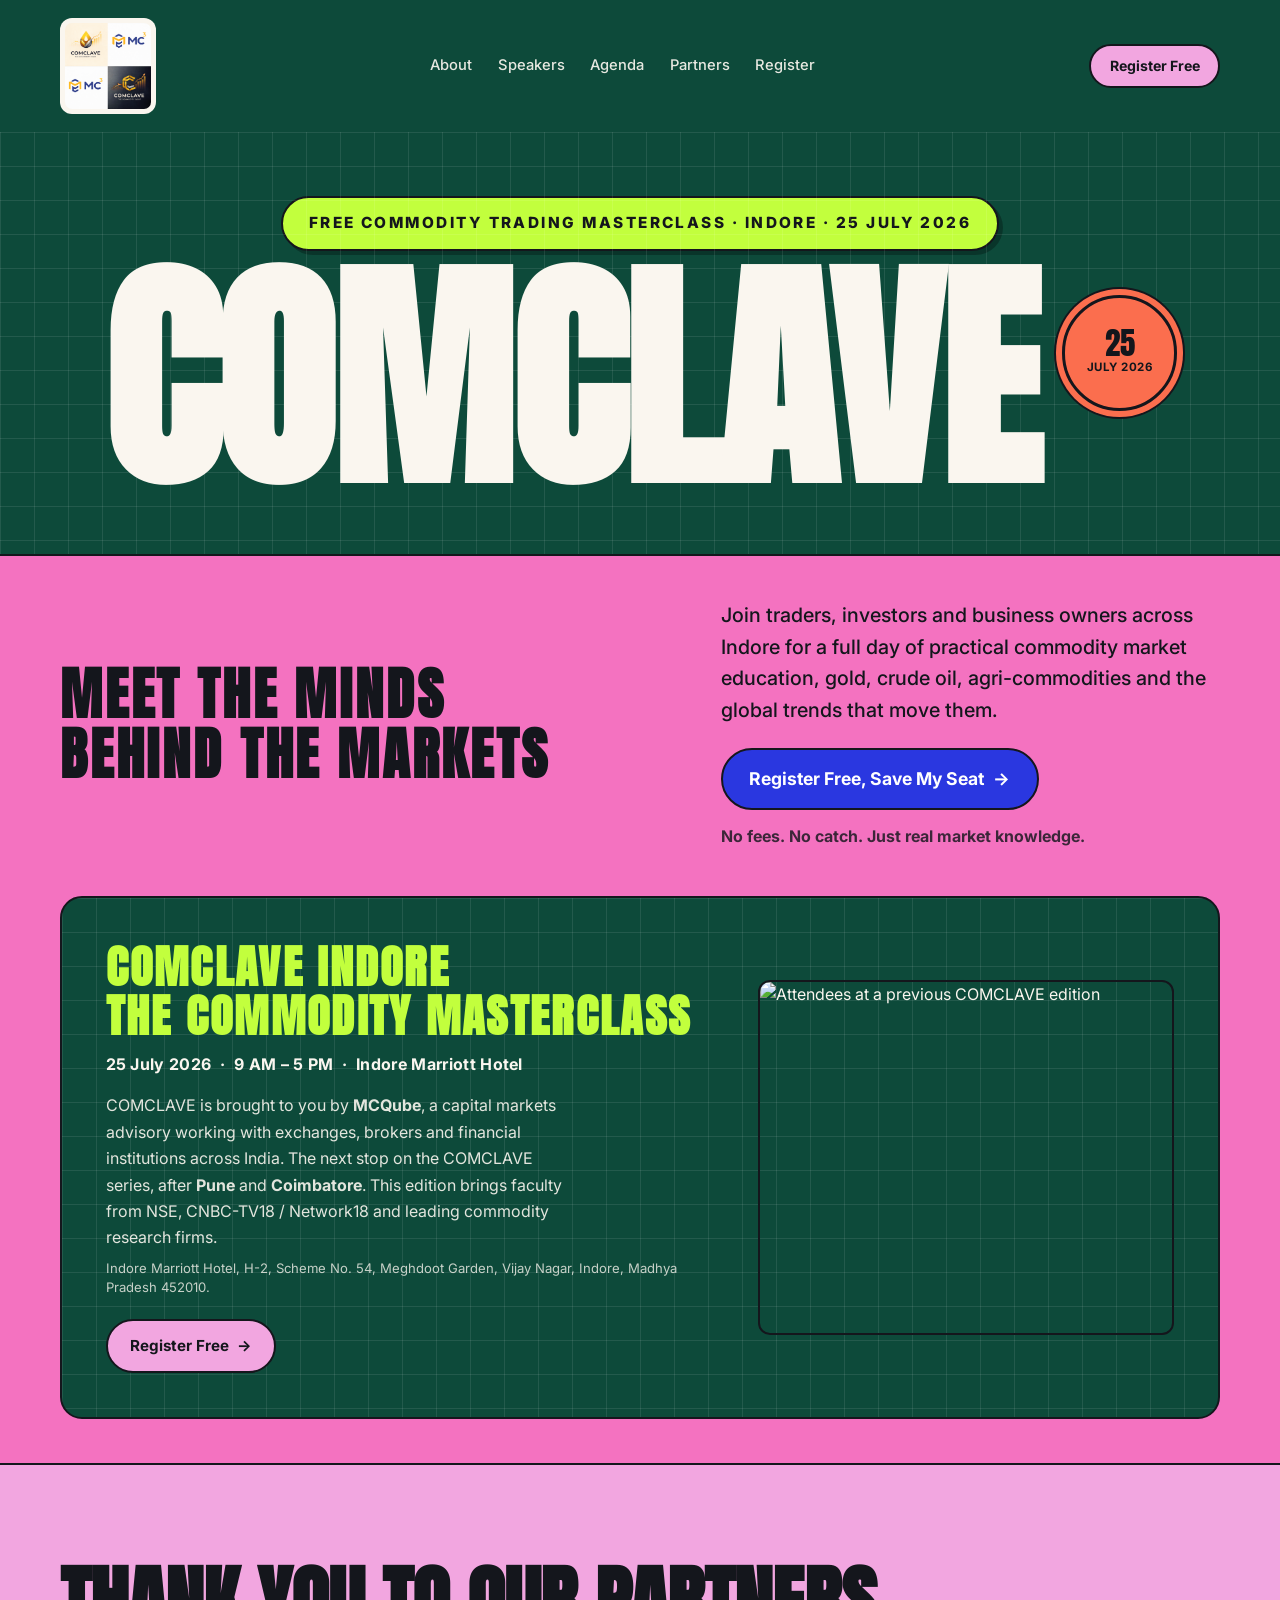
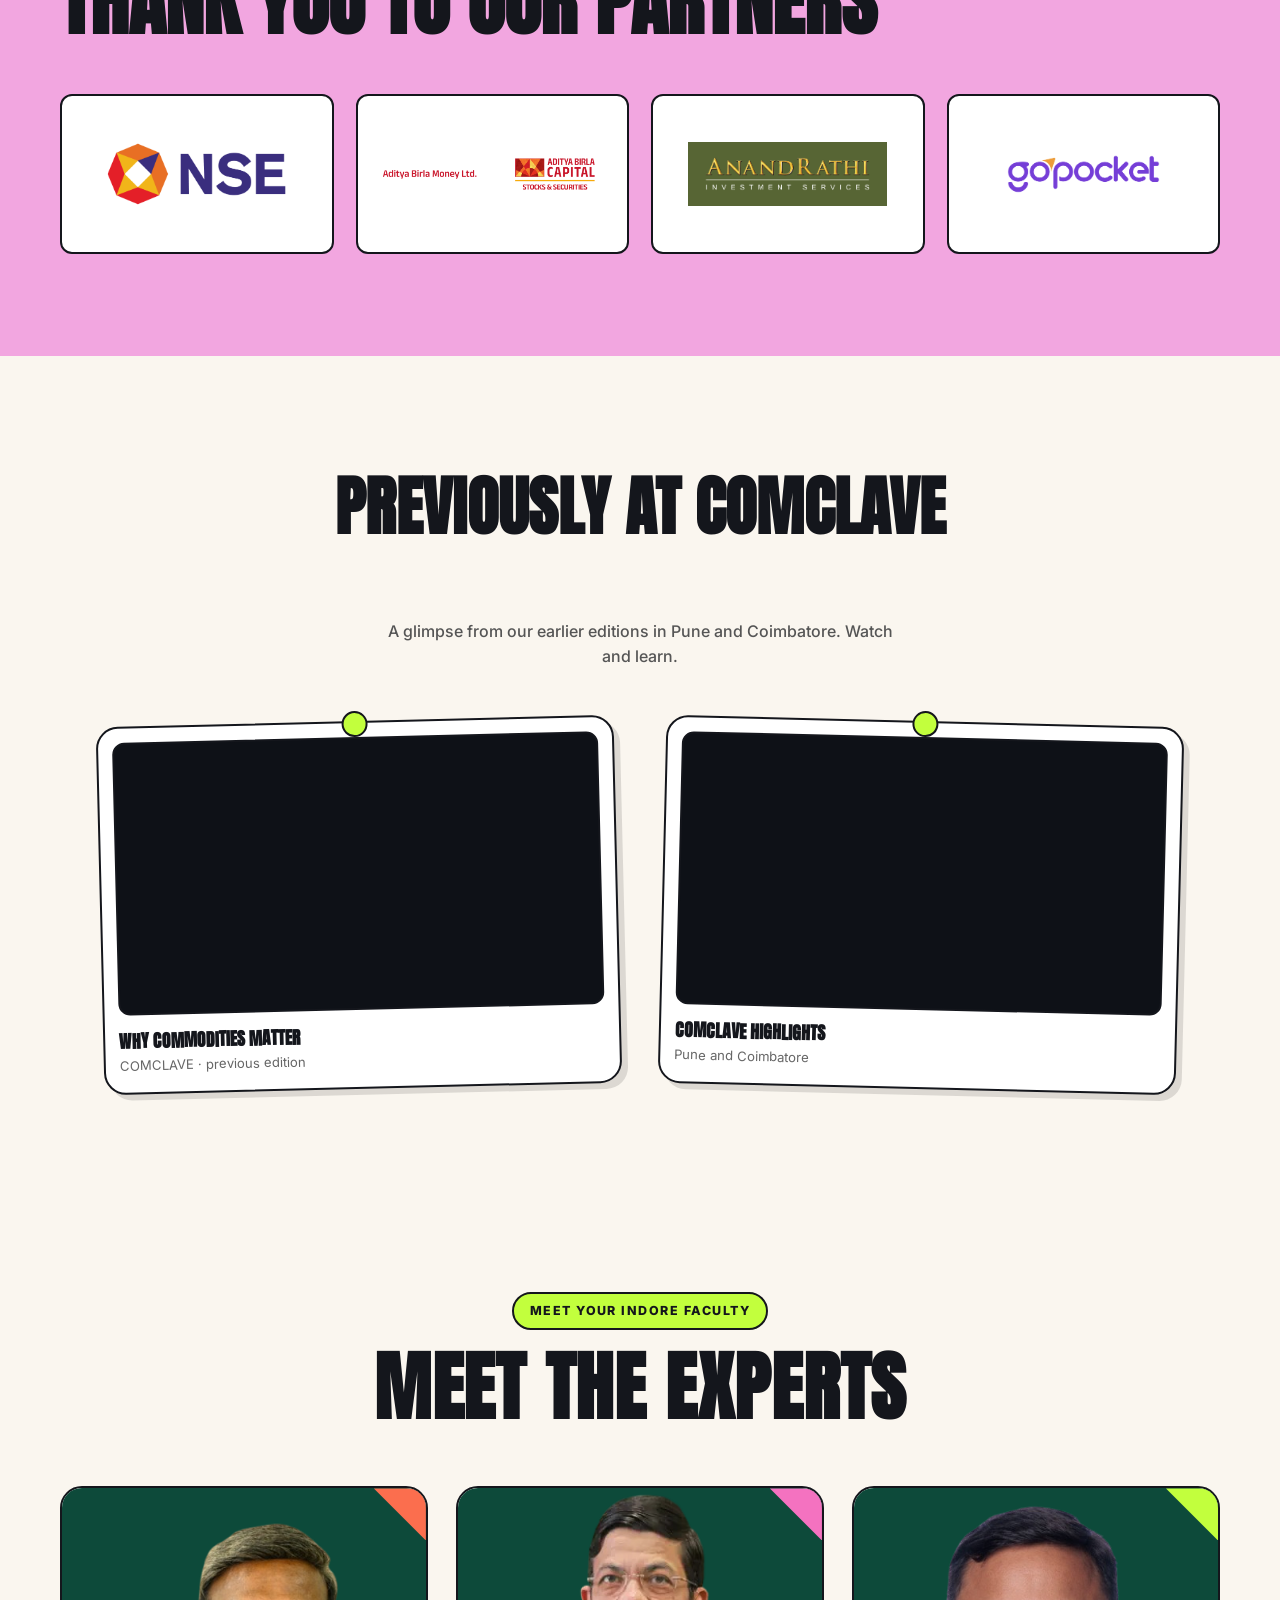
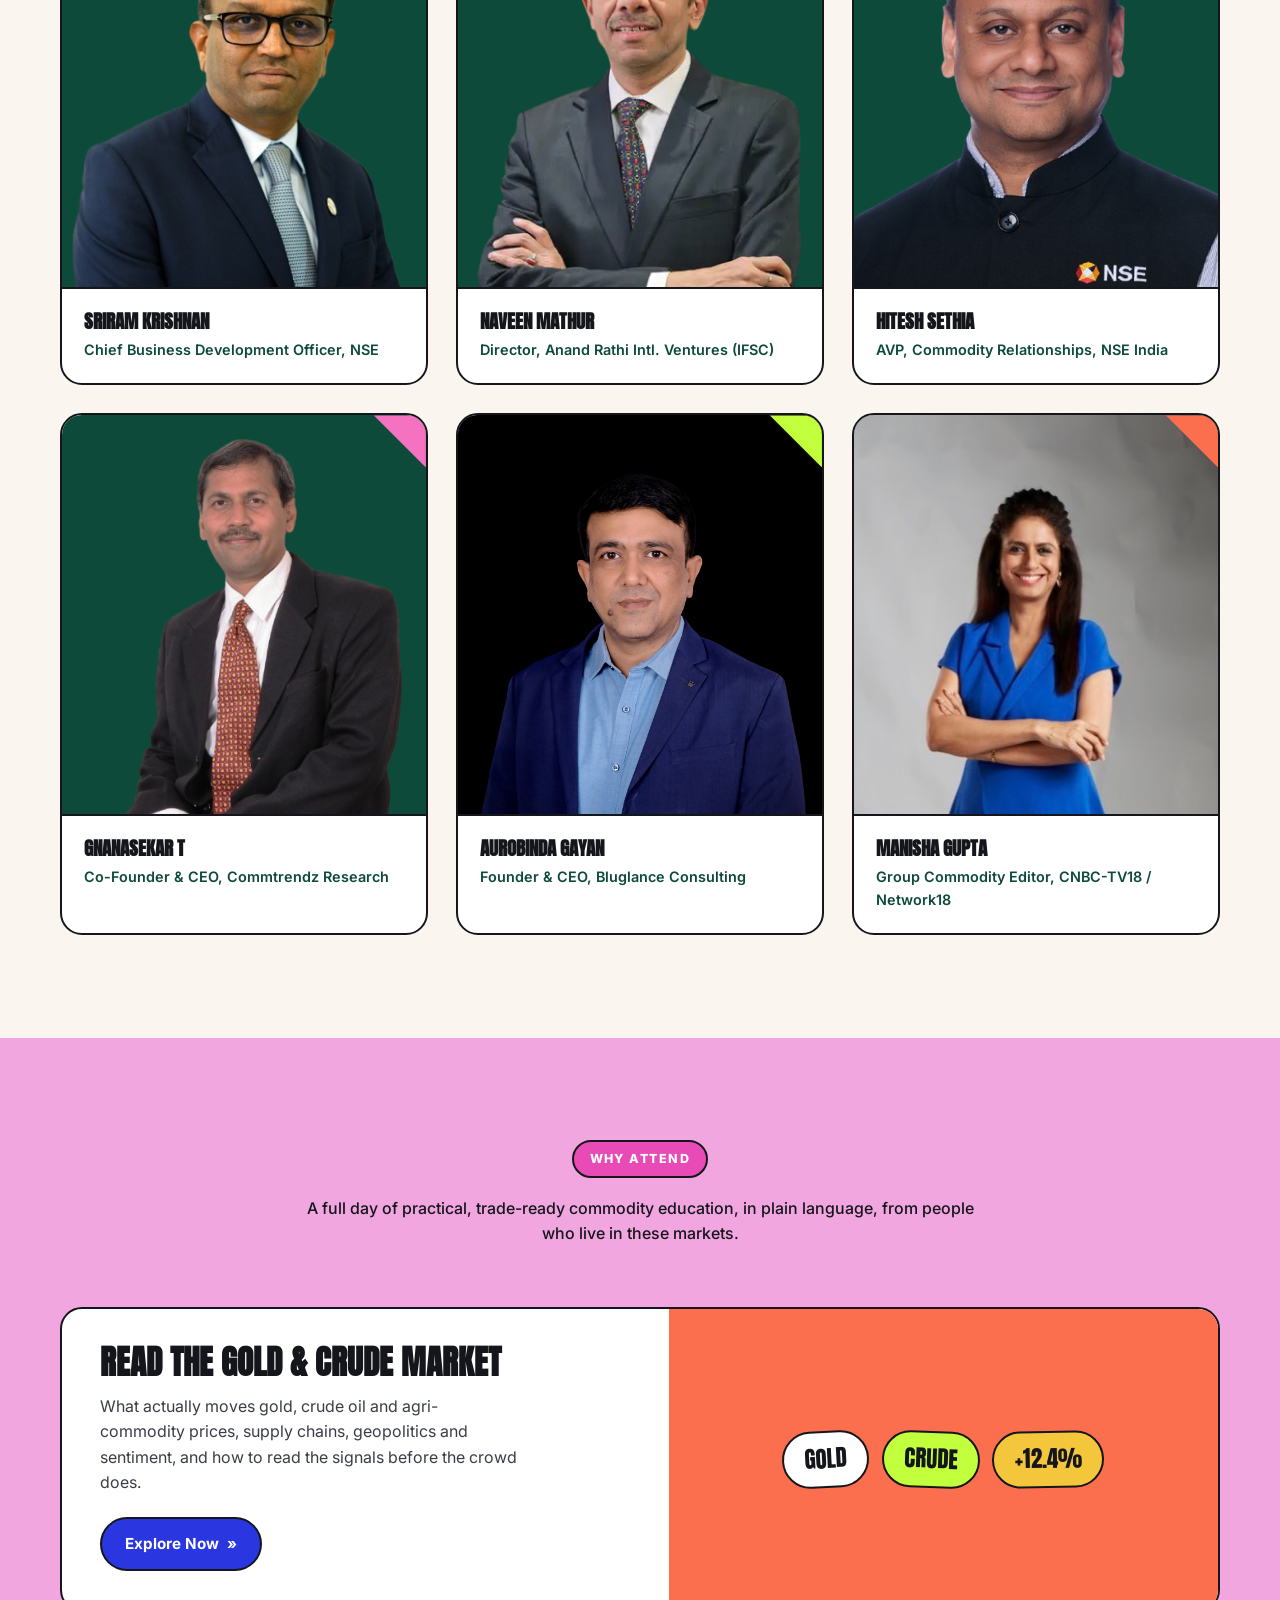
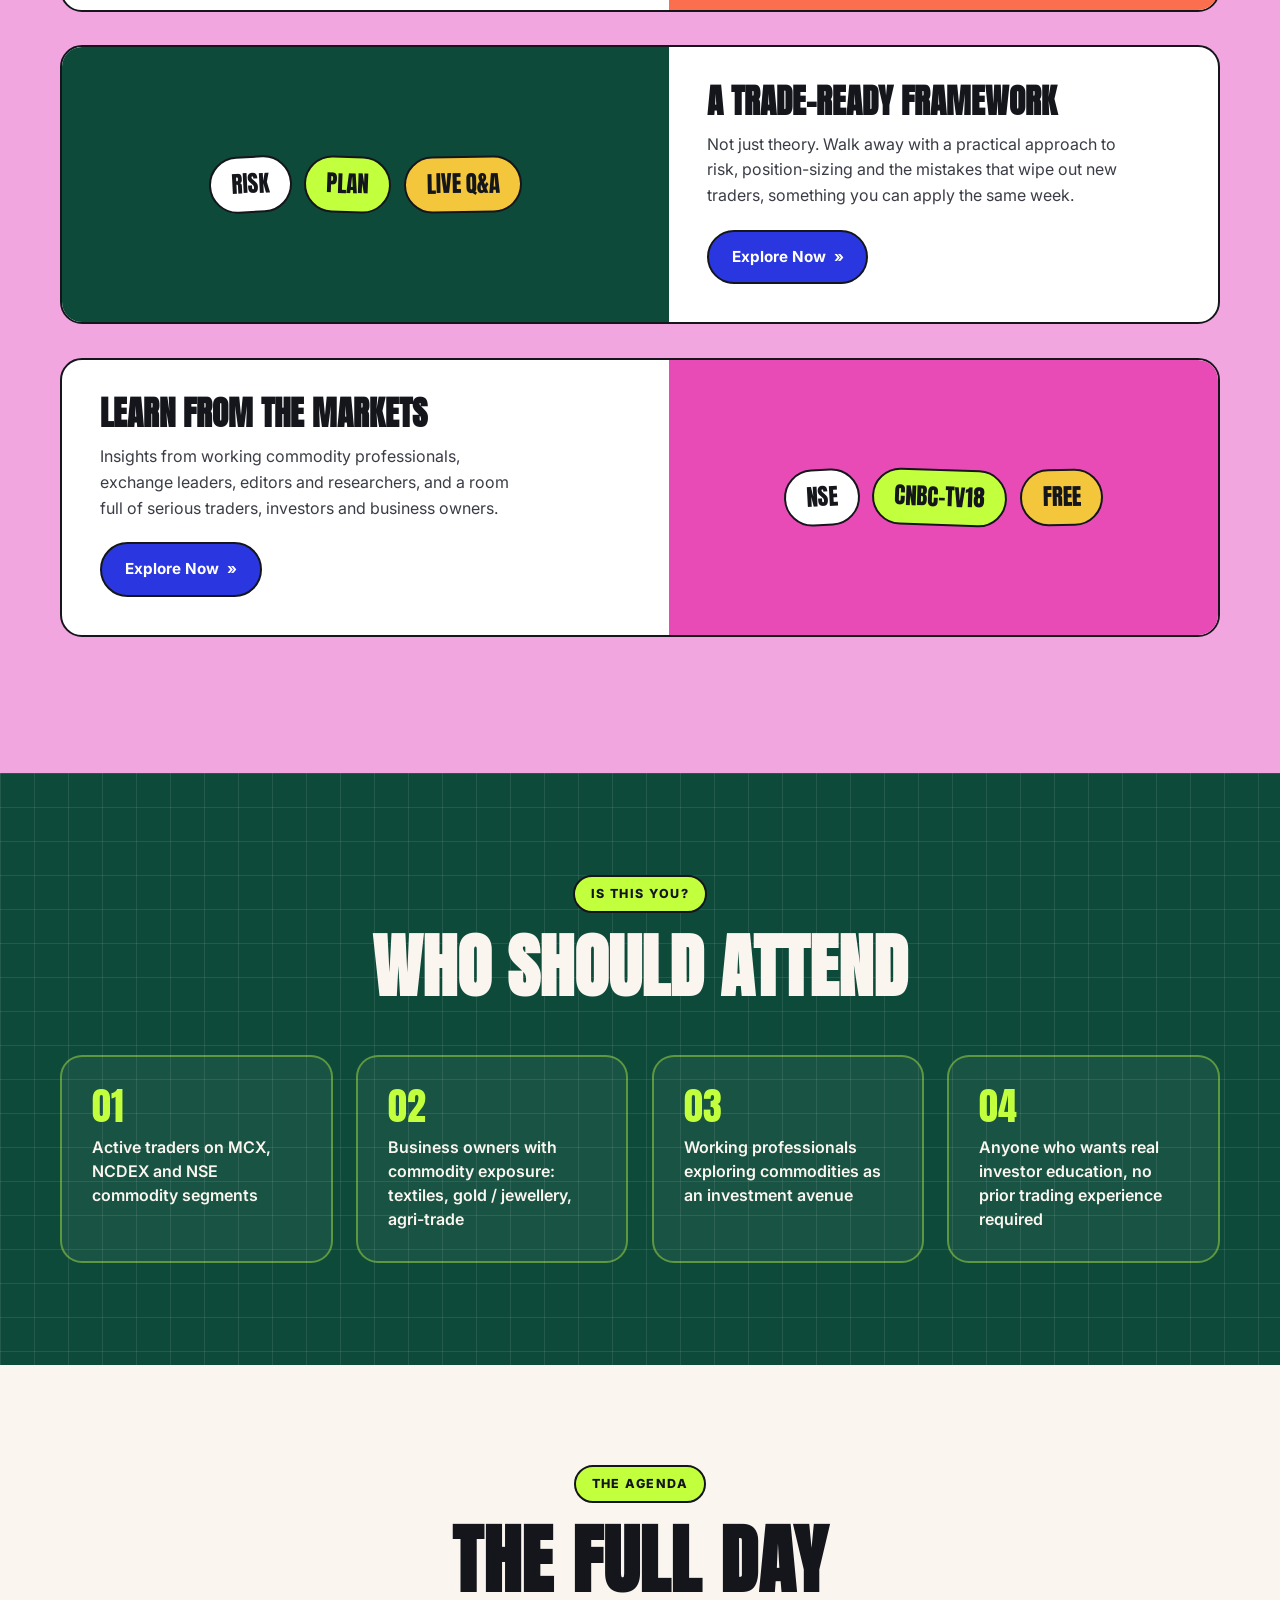
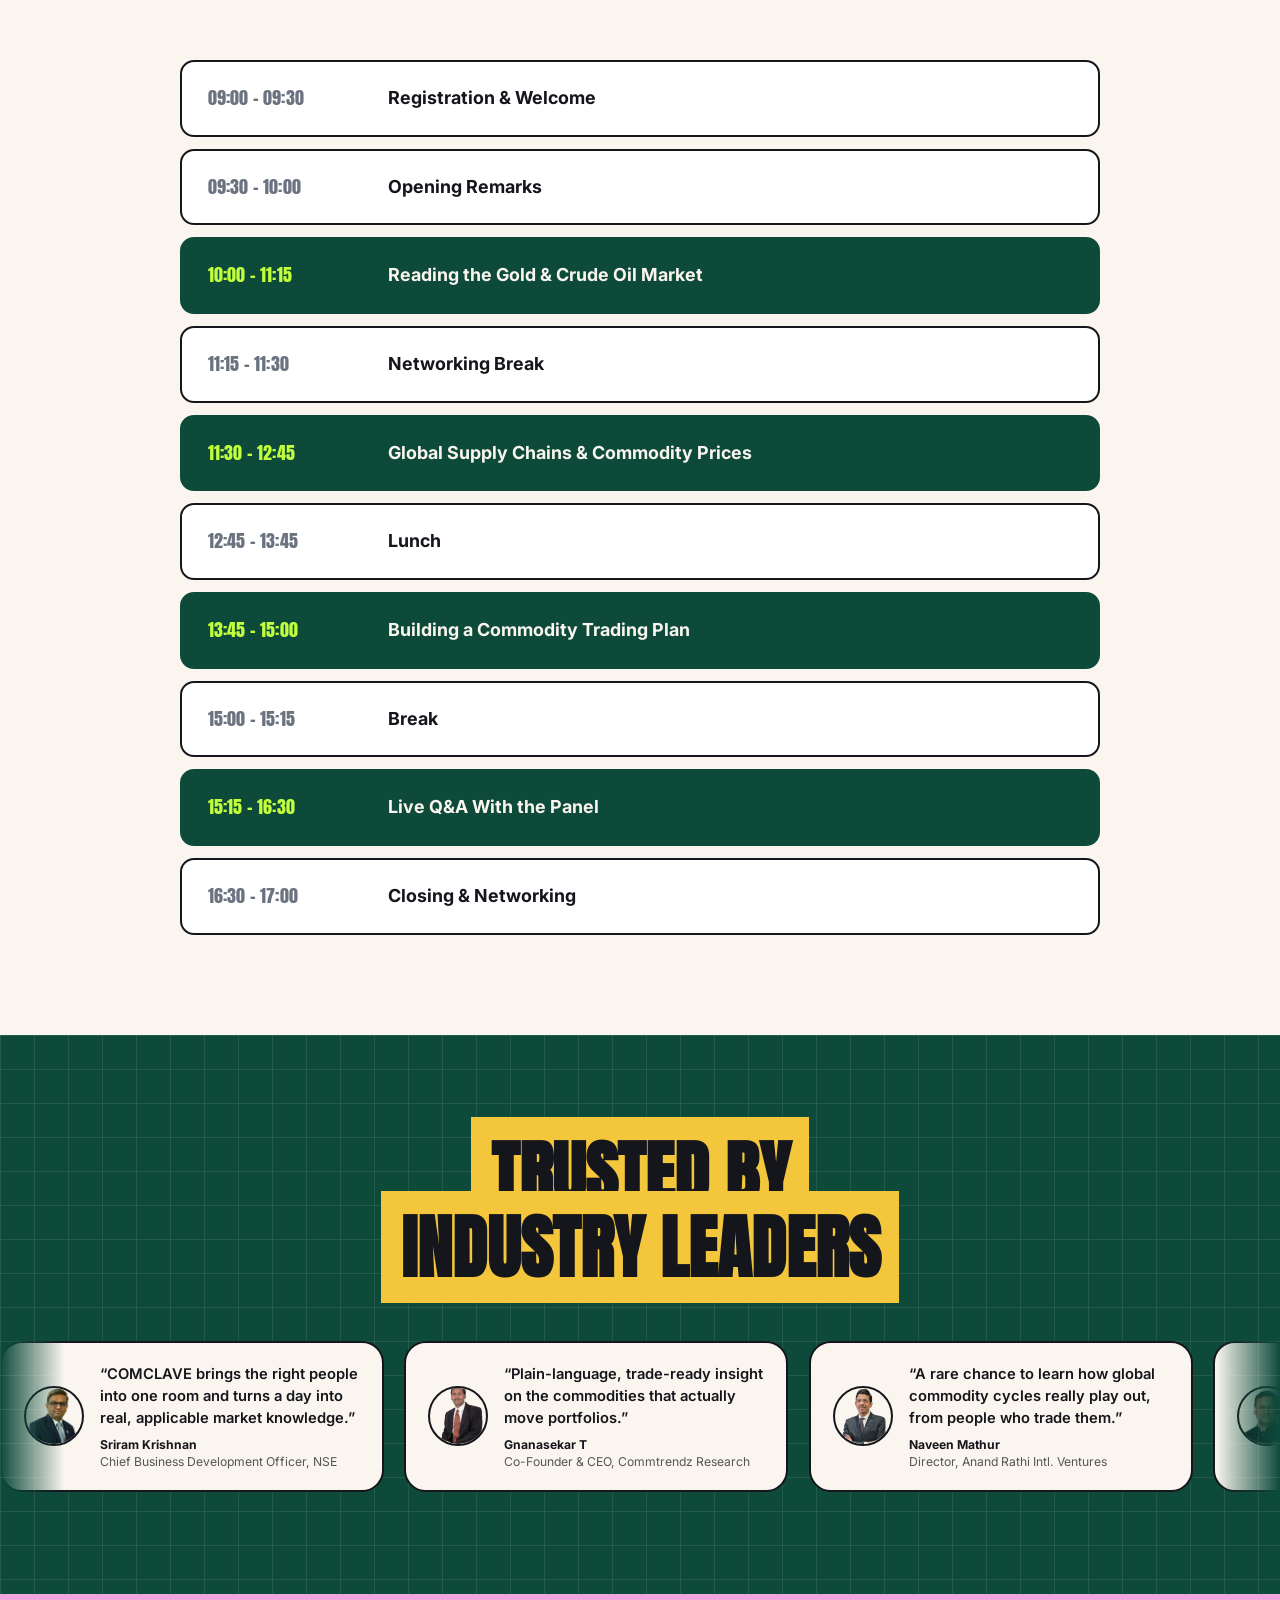
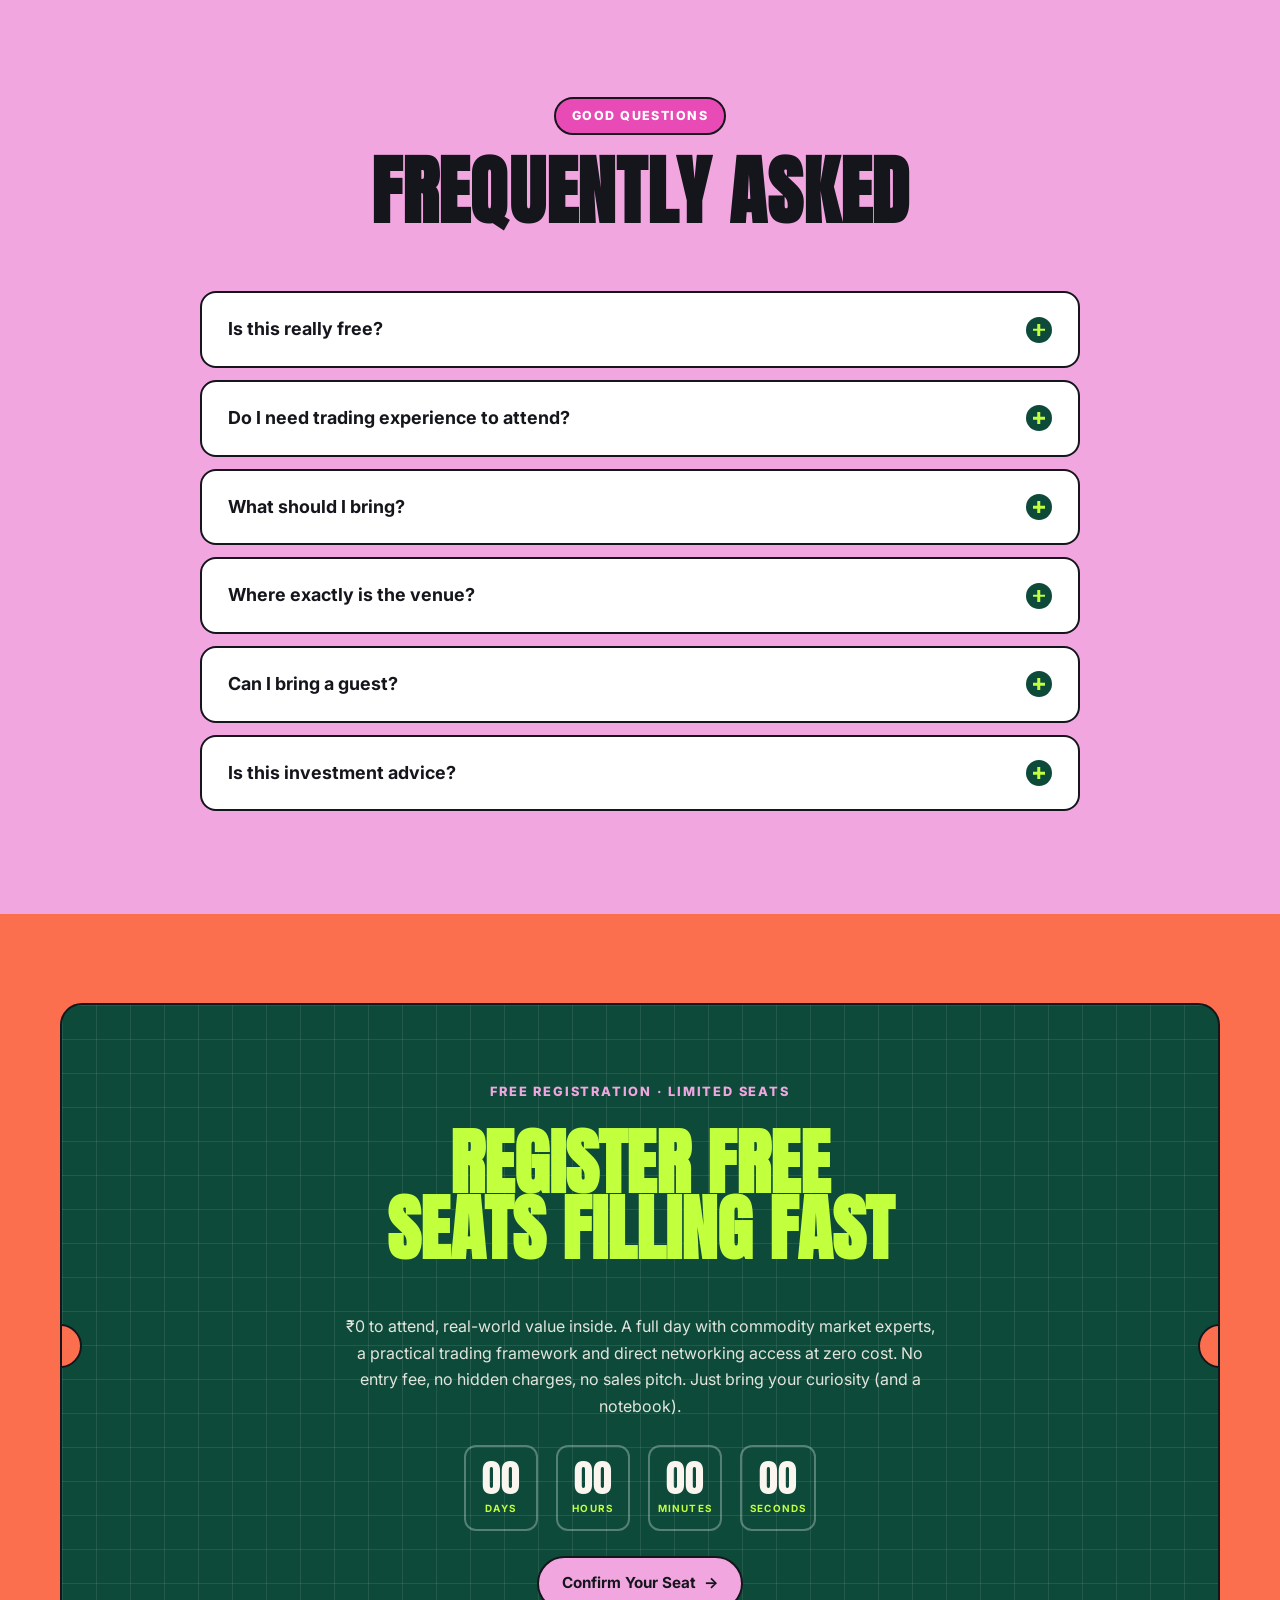
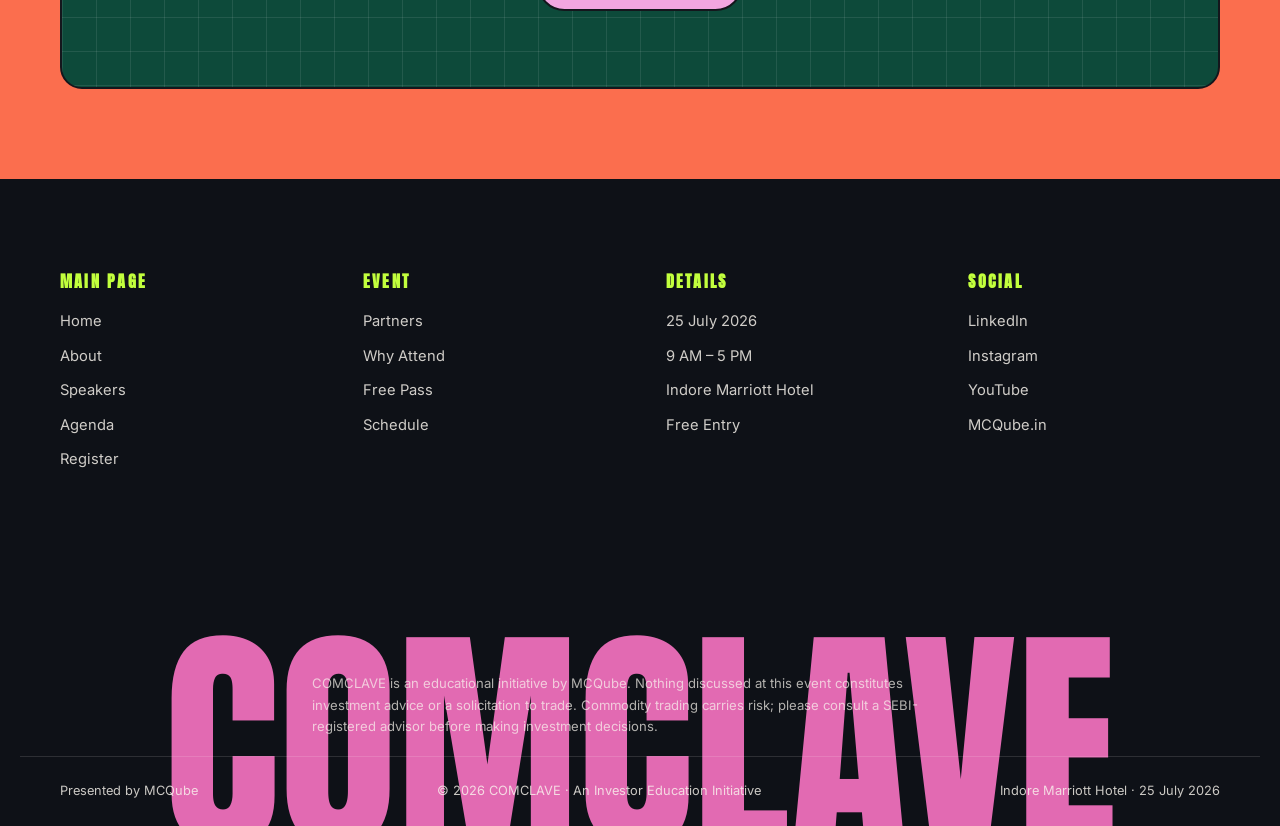
==== index.html @ 2009c365 "Replace stock bleed image with Previously-at-COMCLAVE section; re-apply nav logo size/padding + part" ====
<!DOCTYPE html>
<html lang="en">

<head>
  <meta charset="UTF-8" />
  <meta name="viewport" content="width=device-width, initial-scale=1.0" />
  <title>COMCLAVE Indore, Free Commodity Trading Masterclass | 25 July 2026</title>
  <meta name="description"
    content="Free, full-day commodity market masterclass in Indore. Learn gold, crude oil & agri-market trends from market experts. 25 July 2026. Limited seats, register free." />
  <meta name="theme-color" content="#0D4A3A" />
  <meta property="og:type" content="website" />
  <meta property="og:title" content="COMCLAVE Indore, Free Commodity Trading Masterclass | 25 July 2026" />
  <meta property="og:description"
    content="A free full-day commodity market masterclass in Indore. 25 July 2026 · Indore Marriott Hotel." />
  <link rel="icon" type="image/png" href="favicon.png" />
  <link rel="preconnect" href="https://fonts.googleapis.com" />
  <link rel="preconnect" href="https://fonts.gstatic.com" crossorigin />
  <link href="https://fonts.googleapis.com/css2?family=Anton&family=Inter:wght@400;500;600;700;800&display=swap"
    rel="stylesheet" />
  <link rel="stylesheet" href="css/styles.css" />
  <script>
    window.__cmcRevealFallback = setTimeout(function () {
      var els = document.querySelectorAll(".reveal");
      for (var i = 0; i < els.length; i++) { els[i].classList.add("is-visible"); }
    }, 3000);
  </script>
</head>

<body>

  <!-- ============ 1. NAV (dark green bar) ============ -->
  <header class="nav" id="site-nav">
    <div class="nav__inner container">
      <a class="nav__brand" href="#top" aria-label="COMCLAVE home">
        <img class="nav__logo" src="assets/images/logo/comclave-logos.png" alt="COMCLAVE" width="62" height="62" />
      </a>
      <nav class="nav__menu" id="nav-menu" aria-label="Primary">
        <a class="nav__link" href="#about">About</a>
        <a class="nav__link" href="#speakers">Speakers</a>
        <a class="nav__link" href="#agenda">Agenda</a>
        <a class="nav__link" href="#partners">Partners</a>
        <a class="nav__link" href="#register">Register</a>
      </nav>
      <div class="nav__actions">
        <a class="btn btn--pill nav__cta" href="https://kaizenevents.live/register/the-comclave-indore" target="_blank"
          rel="noopener noreferrer">Register Free</a>
        <button class="nav__toggle" data-nav-toggle aria-label="Toggle menu" aria-expanded="false"
          aria-controls="nav-menu">
          <span></span><span></span><span></span>
        </button>
      </div>
    </div>
  </header>

  <main id="top">

    <!-- ============ 2. HERO ============ -->
    <section class="hero" id="hero">
      <div class="hero__top">
        <div class="grid-overlay grid-overlay--light" aria-hidden="true"></div>
        <div class="container">
          <span class="hero__eyebrow">Free Commodity Trading Masterclass &middot; Indore &middot; 25 July 2026</span>
          <div class="hero__top-inner">
            <h1 class="hero__word">COMCLAVE</h1>
            <span class="hero__seal" aria-hidden="true">
              <span class="hero__seal-num">25</span>
              <span class="hero__seal-sub">July 2026</span>
            </span>
          </div>
        </div>
      </div>
      <div class="hero__band" id="about">
        <div class="container hero__band-inner">
          <h2 class="hero__headline">Meet the Minds<br>Behind the Markets</h2>
          <div class="hero__band-aside">
            <p class="hero__sub">Join traders, investors and business owners across Indore for a full day of practical
              commodity market education, gold, crude oil, agri-commodities and the global trends that move them.</p>
            <a class="btn btn--blue hero__cta" href="https://kaizenevents.live/register/the-comclave-indore"
              target="_blank" rel="noopener noreferrer">Register Free, Save My Seat <span
                aria-hidden="true">&rarr;</span></a>
            <p class="hero__micro">No fees. No catch. Just real market knowledge.</p>
          </div>
        </div>
        <div class="container hero__announce">
          <div class="announce__card">
            <div class="grid-overlay grid-overlay--light" aria-hidden="true"></div>
            <div class="announce__body">
              <h2 class="announce__title">COMCLAVE Indore<br>The Commodity Masterclass</h2>
              <p class="announce__meta">25 July 2026 &nbsp;&middot;&nbsp; 9 AM &ndash; 5 PM &nbsp;&middot;&nbsp; Indore
                Marriott Hotel</p>
              <p class="announce__sub">COMCLAVE is brought to you by <strong>MCQube</strong>, a capital markets advisory
                working with exchanges, brokers and financial institutions across India. The next stop on the COMCLAVE
                series, after <strong>Pune</strong> and <strong>Coimbatore</strong>. This edition brings faculty from
                NSE, CNBC-TV18 / Network18 and leading commodity research firms.</p>
              <p class="announce__addr">Indore Marriott Hotel, H-2, Scheme No. 54, Meghdoot Garden, Vijay Nagar, Indore,
                Madhya Pradesh 452010.</p>
              <a class="btn btn--pill announce__cta" href="https://kaizenevents.live/register/the-comclave-indore"
                target="_blank" rel="noopener noreferrer">Register Free <span aria-hidden="true">&rarr;</span></a>
            </div>
            <figure class="announce__media">
              <img src="https://images.unsplash.com/photo-1540575467063-178a50c2df87?auto=format&fit=crop&q=80&w=900"
                alt="Attendees at a previous COMCLAVE edition" loading="lazy">
            </figure>
          </div>
        </div>
      </div>
    </section>

    <!-- ============ PARTNERS ============ -->
    <section class="sponsors" id="partners">
      <div class="container">
        <header class="sponsors__head reveal">
          <h2 class="sponsors__title">Thank You to Our Partners</h2>
          <!-- <div class="sponsors__aside">
        <p>COMCLAVE is supported by leading institutions in India’s capital markets.</p>
      </div> -->
        </header>
        <ul class="logo-grid reveal">
          <li class="logo-box"><img src="assets/images/client/nse-logo.png" alt="NSE" loading="lazy"></li>
          <li class="logo-box"><img src="assets/images/client/aditya-birla-hero.png" alt="Aditya Birla Money"
              loading="lazy"></li>
          <li class="logo-box"><img src="assets/images/client/anand-rathi-logo.jpeg"
              alt="Anand Rathi Investment Services" loading="lazy"></li>
          <li class="logo-box"><img src="assets/images/client/gopocket-logo.png" alt="GoPocket" loading="lazy"></li>
        </ul>
      </div>
    </section>

    <!-- ============ PREVIOUSLY AT COMCLAVE (moved here, replaced the stock bleed image) ============ -->
    <section class="prev">
      <div class="container">
        <h2 class="prev__title reveal">Previously at COMCLAVE</h2>
        <p class="prev__sub reveal">A glimpse from our earlier editions in Pune and Coimbatore. Watch and learn.</p>
        <div class="prev__videos reveal">
          <figure class="vframe">
            <span class="vframe__pin" aria-hidden="true"></span>
            <div class="vframe__media"><iframe src="https://www.youtube.com/embed/RmBdJaZYdKY"
                title="Why Commodities Matter" loading="lazy"
                allow="accelerometer; autoplay; clipboard-write; encrypted-media; gyroscope; picture-in-picture"
                allowfullscreen></iframe></div>
            <figcaption class="vframe__cap"><strong>Why Commodities Matter</strong><span>COMCLAVE · previous
                edition</span></figcaption>
          </figure>
          <figure class="vframe">
            <span class="vframe__pin" aria-hidden="true"></span>
            <div class="vframe__media"><iframe src="https://www.youtube.com/embed/hJPa-Z2jIwo"
                title="COMCLAVE Highlights" loading="lazy"
                allow="accelerometer; autoplay; clipboard-write; encrypted-media; gyroscope; picture-in-picture"
                allowfullscreen></iframe></div>
            <figcaption class="vframe__cap"><strong>COMCLAVE Highlights</strong><span>Pune and Coimbatore</span>
            </figcaption>
          </figure>
        </div>
      </div>
    </section>

    <!-- ============ 5. SPEAKERS (cream) ============ -->
    <section class="speakers" id="speakers">
      <div class="container">
        <header class="sec-head reveal">
          <span class="tag-pill">Meet Your Indore Faculty</span>
          <h2 class="sec-head__title">Meet the Experts</h2>
        </header>
        <ul class="spk-grid">
          <li class="spk reveal" data-accent="coral">
            <div class="spk__photo"><img src="assets/images/team/sriram-krishnan.png" alt="Sriram Krishnan"
                loading="lazy"></div>
            <div class="spk__body">
              <h3 class="spk__name">Sriram Krishnan</h3>
              <p class="spk__role">Chief Business Development Officer, NSE</p>
            </div>
          </li>
          <li class="spk reveal" data-accent="pink">
            <div class="spk__photo"><img src="assets/images/team/naveen-mathur.png" alt="Naveen Mathur" loading="lazy">
            </div>
            <div class="spk__body">
              <h3 class="spk__name">Naveen Mathur</h3>
              <p class="spk__role">Director, Anand Rathi Intl. Ventures (IFSC)</p>
            </div>
          </li>
          <li class="spk reveal" data-accent="neon">
            <div class="spk__photo"><img src="assets/images/team/hitesh-sethia.png" alt="Hitesh Sethia" loading="lazy">
            </div>
            <div class="spk__body">
              <h3 class="spk__name">Hitesh Sethia</h3>
              <p class="spk__role">AVP, Commodity Relationships, NSE India</p>
            </div>
          </li>
          <li class="spk reveal" data-accent="pink">
            <div class="spk__photo"><img src="assets/images/team/gnanasekar-thiagarajan.png" alt="Gnanasekar T"
                loading="lazy"></div>
            <div class="spk__body">
              <h3 class="spk__name">Gnanasekar T</h3>
              <p class="spk__role">Co-Founder &amp; CEO, Commtrendz Research</p>
            </div>
          </li>
          <li class="spk reveal" data-accent="neon">
            <div class="spk__photo"><img src="assets/images/team/aurobinda-gayan.png" alt="Aurobinda Gayan"
                loading="lazy"></div>
            <div class="spk__body">
              <h3 class="spk__name">Aurobinda Gayan</h3>
              <p class="spk__role">Founder &amp; CEO, Bluglance Consulting</p>
            </div>
          </li>
          <li class="spk reveal" data-accent="coral">
            <div class="spk__photo"><img src="assets/images/team/manisha-gupta.png" alt="Manisha Gupta" loading="lazy">
            </div>
            <div class="spk__body">
              <h3 class="spk__name">Manisha Gupta</h3>
              <p class="spk__role">Group Commodity Editor, CNBC-TV18 / Network18</p>
            </div>
          </li>
        </ul>
      </div>
    </section>

    <!-- ============ 6. WHAT YOU'LL LEARN (coral-pink, feature rows) ============ -->
    <section class="whats" id="learn">
      <div class="container">
        <header class="whats__head reveal">
          <span class="tag-pill tag-pill--magenta">Why Attend</span>
          <p class="whats__sub">A full day of practical, trade-ready commodity education, in plain language, from people
            who live in these markets.</p>
        </header>

        <div class="feat reveal">
          <div class="feat__text">
            <h3 class="feat__title">Read the Gold &amp; Crude Market</h3>
            <p class="feat__desc">What actually moves gold, crude oil and agri-commodity prices, supply chains,
              geopolitics and sentiment, and how to read the signals before the crowd does.</p>
            <a class="btn btn--blue feat__cta" href="#agenda">Explore Now <span aria-hidden="true">&raquo;</span></a>
          </div>
          <div class="feat__art feat__art--coral" aria-hidden="true">
            <span class="feat__chip feat__chip--a">Gold</span>
            <span class="feat__chip feat__chip--b">Crude</span>
            <span class="feat__chip feat__chip--c">+12.4%</span>
          </div>
        </div>

        <div class="feat feat--reverse reveal">
          <div class="feat__text">
            <h3 class="feat__title">A Trade-Ready Framework</h3>
            <p class="feat__desc">Not just theory. Walk away with a practical approach to risk, position-sizing and the
              mistakes that wipe out new traders, something you can apply the same week.</p>
            <a class="btn btn--blue feat__cta" href="#agenda">Explore Now <span aria-hidden="true">&raquo;</span></a>
          </div>
          <div class="feat__art feat__art--green" aria-hidden="true">
            <span class="feat__chip feat__chip--d">Risk</span>
            <span class="feat__chip feat__chip--e">Plan</span>
            <span class="feat__chip feat__chip--f">Live Q&amp;A</span>
          </div>
        </div>

        <div class="feat reveal">
          <div class="feat__text">
            <h3 class="feat__title">Learn From the Markets</h3>
            <p class="feat__desc">Insights from working commodity professionals, exchange leaders, editors and
              researchers, and a room full of serious traders, investors and business owners.</p>
            <a class="btn btn--blue feat__cta" href="#speakers">Explore Now <span aria-hidden="true">&raquo;</span></a>
          </div>
          <div class="feat__art feat__art--pink" aria-hidden="true">
            <span class="feat__chip feat__chip--g">NSE</span>
            <span class="feat__chip feat__chip--h">CNBC-TV18</span>
            <span class="feat__chip feat__chip--i">Free</span>
          </div>
        </div>
      </div>
    </section>

    <!-- ============ WHO SHOULD ATTEND ============ -->
    <section class="who" id="who">
      <div class="grid-overlay grid-overlay--light" aria-hidden="true"></div>
      <div class="container who__inner">
        <header class="who__head reveal">
          <span class="tag-pill">Is This You?</span>
          <h2 class="who__title">Who Should Attend</h2>
        </header>
        <ul class="who__grid">
          <li class="who__card reveal"><span class="who__num">01</span>
            <p>Active traders on MCX, NCDEX and NSE commodity segments</p>
          </li>
          <li class="who__card reveal"><span class="who__num">02</span>
            <p>Business owners with commodity exposure: textiles, gold / jewellery, agri-trade</p>
          </li>
          <li class="who__card reveal"><span class="who__num">03</span>
            <p>Working professionals exploring commodities as an investment avenue</p>
          </li>
          <li class="who__card reveal"><span class="who__num">04</span>
            <p>Anyone who wants real investor education, no prior trading experience required</p>
          </li>
        </ul>
      </div>
    </section>

    <!-- ============ 7. AGENDA (kept, reference style) ============ -->
    <section class="agenda" id="agenda">
      <div class="container">
        <header class="sec-head reveal">
          <span class="tag-pill">The Agenda</span>
          <h2 class="sec-head__title">The Full Day</h2>
        </header>
        <ol class="ag-list">
          <li class="ag reveal"><span class="ag__time">09:00 – 09:30</span><span class="ag__name">Registration &amp;
              Welcome</span></li>
          <li class="ag reveal"><span class="ag__time">09:30 – 10:00</span><span class="ag__name">Opening Remarks</span>
          </li>
          <li class="ag ag--hot reveal"><span class="ag__time">10:00 – 11:15</span><span class="ag__name">Reading the
              Gold &amp; Crude Oil Market</span></li>
          <li class="ag reveal"><span class="ag__time">11:15 – 11:30</span><span class="ag__name">Networking
              Break</span></li>
          <li class="ag ag--hot reveal"><span class="ag__time">11:30 – 12:45</span><span class="ag__name">Global Supply
              Chains &amp; Commodity Prices</span></li>
          <li class="ag reveal"><span class="ag__time">12:45 – 13:45</span><span class="ag__name">Lunch</span></li>
          <li class="ag ag--hot reveal"><span class="ag__time">13:45 – 15:00</span><span class="ag__name">Building a
              Commodity Trading Plan</span></li>
          <li class="ag reveal"><span class="ag__time">15:00 – 15:15</span><span class="ag__name">Break</span></li>
          <li class="ag ag--hot reveal"><span class="ag__time">15:15 – 16:30</span><span class="ag__name">Live Q&amp;A
              With the Panel</span></li>
          <li class="ag reveal"><span class="ag__time">16:30 – 17:00</span><span class="ag__name">Closing &amp;
              Networking</span></li>
        </ol>
      </div>
    </section>

    <!-- ============ 9. TRUSTED BY (dark green, testimonial) ============ -->
    <section class="trust">
      <div class="grid-overlay grid-overlay--light" aria-hidden="true"></div>
      <div class="trust__inner">
        <div class="container">
          <h2 class="trust__title"><span class="hl">Trusted by</span><br><span class="hl">Industry Leaders</span></h2>
        </div>
        <div class="marquee" aria-label="What people say about COMCLAVE">
          <div class="marquee__track">
            <figure class="tcard">
              <div class="tcard__photo"><img src="assets/images/team/sriram-krishnan.png" alt="Sriram Krishnan"
                  loading="lazy"></div>
              <div class="tcard__body">
                <p class="tcard__quote">“COMCLAVE brings the right people into one room and turns a day into real,
                  applicable market knowledge.”</p>
                <figcaption class="tcard__who"><strong>Sriram Krishnan</strong><span>Chief Business Development Officer,
                    NSE</span></figcaption>
              </div>
            </figure>
            <figure class="tcard">
              <div class="tcard__photo"><img src="assets/images/team/gnanasekar-thiagarajan.png" alt="Gnanasekar T"
                  loading="lazy"></div>
              <div class="tcard__body">
                <p class="tcard__quote">“Plain-language, trade-ready insight on the commodities that actually move
                  portfolios.”</p>
                <figcaption class="tcard__who"><strong>Gnanasekar T</strong><span>Co-Founder &amp; CEO, Commtrendz
                    Research</span></figcaption>
              </div>
            </figure>
            <figure class="tcard">
              <div class="tcard__photo"><img src="assets/images/team/naveen-mathur.png" alt="Naveen Mathur"
                  loading="lazy"></div>
              <div class="tcard__body">
                <p class="tcard__quote">“A rare chance to learn how global commodity cycles really play out, from people
                  who trade them.”</p>
                <figcaption class="tcard__who"><strong>Naveen Mathur</strong><span>Director, Anand Rathi Intl.
                    Ventures</span></figcaption>
              </div>
            </figure>
            <figure class="tcard">
              <div class="tcard__photo"><img src="assets/images/team/hitesh-sethia.png" alt="Hitesh Sethia"
                  loading="lazy"></div>
              <div class="tcard__body">
                <p class="tcard__quote">“Exactly the kind of grounded investor education the commodity markets need.”
                </p>
                <figcaption class="tcard__who"><strong>Hitesh Sethia</strong><span>AVP, Commodity Relationships, NSE
                    India</span></figcaption>
              </div>
            </figure>
            <figure class="tcard">
              <div class="tcard__photo"><img src="assets/images/team/manisha-gupta.png" alt="Manisha Gupta"
                  loading="lazy"></div>
              <div class="tcard__body">
                <p class="tcard__quote">“The conversations here shape how people actually trade commodities in India.”
                </p>
                <figcaption class="tcard__who"><strong>Manisha Gupta</strong><span>Group Commodity Editor,
                    CNBC-TV18</span></figcaption>
              </div>
            </figure>
            <figure class="tcard">
              <div class="tcard__photo"><img src="assets/images/team/aurobinda-gayan.png" alt="Aurobinda Gayan"
                  loading="lazy"></div>
              <div class="tcard__body">
                <p class="tcard__quote">“Practical, honest and free. COMCLAVE sets the bar for commodity market
                  education.”</p>
                <figcaption class="tcard__who"><strong>Aurobinda Gayan</strong><span>Founder &amp; CEO, Bluglance
                    Consulting</span></figcaption>
              </div>
            </figure>
            <figure class="tcard" aria-hidden="true">
              <div class="tcard__photo"><img src="assets/images/team/sriram-krishnan.png" alt="" loading="lazy"></div>
              <div class="tcard__body">
                <p class="tcard__quote">“COMCLAVE brings the right people into one room and turns a day into real,
                  applicable market knowledge.”</p>
                <figcaption class="tcard__who"><strong>Sriram Krishnan</strong><span>Chief Business Development Officer,
                    NSE</span></figcaption>
              </div>
            </figure>
            <figure class="tcard" aria-hidden="true">
              <div class="tcard__photo"><img src="assets/images/team/gnanasekar-thiagarajan.png" alt="" loading="lazy">
              </div>
              <div class="tcard__body">
                <p class="tcard__quote">“Plain-language, trade-ready insight on the commodities that actually move
                  portfolios.”</p>
                <figcaption class="tcard__who"><strong>Gnanasekar T</strong><span>Co-Founder &amp; CEO, Commtrendz
                    Research</span></figcaption>
              </div>
            </figure>
            <figure class="tcard" aria-hidden="true">
              <div class="tcard__photo"><img src="assets/images/team/naveen-mathur.png" alt="" loading="lazy"></div>
              <div class="tcard__body">
                <p class="tcard__quote">“A rare chance to learn how global commodity cycles really play out, from people
                  who trade them.”</p>
                <figcaption class="tcard__who"><strong>Naveen Mathur</strong><span>Director, Anand Rathi Intl.
                    Ventures</span></figcaption>
              </div>
            </figure>
            <figure class="tcard" aria-hidden="true">
              <div class="tcard__photo"><img src="assets/images/team/hitesh-sethia.png" alt="" loading="lazy"></div>
              <div class="tcard__body">
                <p class="tcard__quote">“Exactly the kind of grounded investor education the commodity markets need.”
                </p>
                <figcaption class="tcard__who"><strong>Hitesh Sethia</strong><span>AVP, Commodity Relationships, NSE
                    India</span></figcaption>
              </div>
            </figure>
            <figure class="tcard" aria-hidden="true">
              <div class="tcard__photo"><img src="assets/images/team/manisha-gupta.png" alt="" loading="lazy"></div>
              <div class="tcard__body">
                <p class="tcard__quote">“The conversations here shape how people actually trade commodities in India.”
                </p>
                <figcaption class="tcard__who"><strong>Manisha Gupta</strong><span>Group Commodity Editor,
                    CNBC-TV18</span></figcaption>
              </div>
            </figure>
            <figure class="tcard" aria-hidden="true">
              <div class="tcard__photo"><img src="assets/images/team/aurobinda-gayan.png" alt="" loading="lazy"></div>
              <div class="tcard__body">
                <p class="tcard__quote">“Practical, honest and free. COMCLAVE sets the bar for commodity market
                  education.”</p>
                <figcaption class="tcard__who"><strong>Aurobinda Gayan</strong><span>Founder &amp; CEO, Bluglance
                    Consulting</span></figcaption>
              </div>
            </figure>
          </div>
        </div>
      </div>
    </section>


    <!-- ============ FAQ ============ -->
    <section class="faq" id="faq">
      <div class="container">
        <header class="sec-head reveal">
          <span class="tag-pill tag-pill--magenta">Good Questions</span>
          <h2 class="sec-head__title">Frequently Asked</h2>
        </header>
        <div class="faq__list">
          <details class="faq__item reveal">
            <summary>Is this really free?<span class="faq__ic" aria-hidden="true"></span></summary>
            <div class="faq__a">
              <p>Yes, registration for COMCLAVE Indore is 100% free. There is no hidden fee at any stage.</p>
            </div>
          </details>
          <details class="faq__item reveal">
            <summary>Do I need trading experience to attend?<span class="faq__ic" aria-hidden="true"></span></summary>
            <div class="faq__a">
              <p>No. The session is designed for both complete beginners and experienced traders.</p>
            </div>
          </details>
          <details class="faq__item reveal">
            <summary>What should I bring?<span class="faq__ic" aria-hidden="true"></span></summary>
            <div class="faq__a">
              <p>Just yourself, and a notebook or laptop if you'd like to take notes.</p>
            </div>
          </details>
          <details class="faq__item reveal">
            <summary>Where exactly is the venue?<span class="faq__ic" aria-hidden="true"></span></summary>
            <div class="faq__a">
              <p>Indore Marriott Hotel, H-2, Scheme No. 54, Meghdoot Garden, Vijay Nagar, Indore, Madhya Pradesh 452010.
              </p>
            </div>
          </details>
          <details class="faq__item reveal">
            <summary>Can I bring a guest?<span class="faq__ic" aria-hidden="true"></span></summary>
            <div class="faq__a">
              <p>Yes, please register each attendee separately so we can plan seating.</p>
            </div>
          </details>
          <details class="faq__item reveal">
            <summary>Is this investment advice?<span class="faq__ic" aria-hidden="true"></span></summary>
            <div class="faq__a">
              <p>No. COMCLAVE is an educational session. Nothing presented should be taken as a personal investment
                recommendation.</p>
            </div>
          </details>
        </div>
      </div>
    </section>

    <!-- ============ 11. EARLY-BIRD / REGISTER (orange ticket) ============ -->
    <section class="early" id="register">
      <div class="container">
        <article class="early__ticket reveal">
          <span class="early__notch early__notch--l" aria-hidden="true"></span>
          <span class="early__notch early__notch--r" aria-hidden="true"></span>
          <div class="grid-overlay grid-overlay--light" aria-hidden="true"></div>
          <p class="early__kicker">Free Registration · Limited Seats</p>
          <h2 class="early__title">Register Free<br>Seats Filling Fast</h2>
          <p class="early__value">₹0 to attend, real-world value inside. A full day with commodity market experts, a
            practical trading framework and direct networking access at zero cost. No entry fee, no hidden charges, no
            sales pitch. Just bring your curiosity (and a notebook).</p>
          <div class="early__count" data-countdown data-deadline="2026-07-25T09:00:00">
            <div class="count">
              <div class="count__unit"><span class="count__num" data-unit="days">00</span><span
                  class="count__label">Days</span></div>
              <div class="count__unit"><span class="count__num" data-unit="hours">00</span><span
                  class="count__label">Hours</span></div>
              <div class="count__unit"><span class="count__num" data-unit="minutes">00</span><span
                  class="count__label">Minutes</span></div>
              <div class="count__unit"><span class="count__num" data-unit="seconds">00</span><span
                  class="count__label">Seconds</span></div>
            </div>
          </div>
          <a class="btn btn--pill early__cta" href="https://kaizenevents.live/register/the-comclave-indore"
            target="_blank" rel="noopener noreferrer">Confirm Your Seat <span aria-hidden="true">&rarr;</span></a>
        </article>
      </div>
    </section>

  </main>

  <!-- ============ 12. FOOTER (near-black, watermark) ============ -->
  <footer class="foot" id="contact">
    <div class="foot__mark" aria-hidden="true">COMCLAVE</div>
    <div class="container foot__cols">
      <div class="foot__col">
        <h3>Main Page</h3>
        <ul>
          <li><a href="#top">Home</a></li>
          <li><a href="#about">About</a></li>
          <li><a href="#speakers">Speakers</a></li>
          <li><a href="#agenda">Agenda</a></li>
          <li><a href="#register">Register</a></li>
        </ul>
      </div>
      <div class="foot__col">
        <h3>Event</h3>
        <ul>
          <li><a href="#partners">Partners</a></li>
          <li><a href="#learn">Why Attend</a></li>
          <li><a href="#register">Free Pass</a></li>
          <li><a href="#agenda">Schedule</a></li>
        </ul>
      </div>
      <div class="foot__col">
        <h3>Details</h3>
        <ul>
          <li><a href="#register">25 July 2026</a></li>
          <li><a href="#register">9 AM – 5 PM</a></li>
          <li><a href="#about">Indore Marriott Hotel</a></li>
          <li><a href="#register">Free Entry</a></li>
        </ul>
      </div>
      <div class="foot__col">
        <h3>Social</h3>
        <ul>
          <li><a href="#">LinkedIn</a></li>
          <li><a href="#">Instagram</a></li>
          <li><a href="#">YouTube</a></li>
          <li><a href="#">MCQube.in</a></li>
        </ul>
      </div>
    </div>
    <p class="container foot__compliance">COMCLAVE is an educational initiative by MCQube. Nothing discussed at this
      event constitutes investment advice or a solicitation to trade. Commodity trading carries risk; please consult a
      SEBI-registered advisor before making investment decisions.</p>
    <div class="container foot__bar">
      <span>Presented by MCQube</span>
      <span>© 2026 COMCLAVE · An Investor Education Initiative</span>
      <span>Indore Marriott Hotel · 25 July 2026</span>
    </div>
  </footer>

  <script defer src="https://cdnjs.cloudflare.com/ajax/libs/gsap/3.12.5/gsap.min.js"></script>
  <script defer src="https://cdnjs.cloudflare.com/ajax/libs/gsap/3.12.5/ScrollTrigger.min.js"></script>
  <script defer src="js/main.js"></script>
</body>

</html>
---- css/styles.css ----
/* =========================================================================
   COMCLAVE Indore — landing page (cloned from the CONFERA reference layout)
   ========================================================================= */

:root {
  --forest: #0D4A3A;
  --forest-2: #0a3b2e;
  --pink: #F2A6E0;
  /* light pink (sponsors bg) */
  --pink-band: #F472C0;
  /* vivid pink (hero band) */
  --magenta: #E94BB6;
  /* magenta pill */
  --coral: #FB6E4E;
  /* orange-coral sections */
  --cream: #FAF6EF;
  --neon: #C2FF3D;
  --navy: #0E1117;
  --yellow: #F4C63B;
  --blue: #2A37E0;
  --white: #ffffff;
  --ink: #14161c;

  --maxw: 1240px;
  --radius: 22px;
  --radius-sm: 12px;
  --font-display: "Anton", sans-serif;
  --font-body: "Inter", system-ui, sans-serif;
  --ease: cubic-bezier(0.22, 1, 0.36, 1);
  --grid-line: rgba(255, 255, 255, 0.08);
  --border: 2px solid var(--ink);
}

*,
*::before,
*::after {
  box-sizing: border-box;
}

* {
  margin: 0;
}

html {
  scroll-behavior: smooth;
  -webkit-text-size-adjust: 100%;
}

body {
  font-family: var(--font-body);
  line-height: 1.6;
  color: var(--ink);
  background: var(--cream);
  -webkit-font-smoothing: antialiased;
  overflow-x: hidden;
}

section {
  scroll-margin-top: 80px;
}

img {
  max-width: 100%;
  display: block;
}

a {
  color: inherit;
  text-decoration: none;
}

ul,
ol {
  list-style: none;
  padding: 0;
}

.container {
  width: 100%;
  max-width: var(--maxw);
  margin-inline: auto;
  padding-inline: clamp(18px, 4vw, 40px);
}

/* ---------- display type ---------- */
.display {
  font-family: var(--font-display);
  text-transform: uppercase;
  line-height: 0.92;
  font-weight: 400;
}

/* ---------- buttons ---------- */
.btn {
  display: inline-flex;
  align-items: center;
  gap: 0.5em;
  font-family: var(--font-body);
  font-weight: 700;
  font-size: 0.95rem;
  padding: 0.85em 1.5em;
  border-radius: 12px;
  border: var(--border);
  background: var(--ink);
  color: var(--cream);
  cursor: pointer;
  transition: transform 0.2s var(--ease), box-shadow 0.2s var(--ease), background 0.2s var(--ease);
}

.btn:hover {
  transform: translateY(-2px);
}

.btn--pill {
  border-radius: 999px;
  background: var(--pink);
  color: var(--ink);
  border-color: var(--ink);
}

.btn--pill:hover {
  background: var(--magenta);
  color: var(--white);
}

.btn--blue {
  border-radius: 999px;
  background: var(--blue);
  color: var(--white);
  border-color: var(--ink);
}

.btn--blue:hover {
  background: #1c27c0;
}

/* ---------- pills / tags ---------- */
.tag-pill {
  display: inline-block;
  font-family: var(--font-body);
  font-weight: 800;
  font-size: 0.78rem;
  letter-spacing: 0.12em;
  text-transform: uppercase;
  background: var(--neon);
  color: var(--ink);
  border: var(--border);
  border-radius: 999px;
  padding: 7px 16px;
}

.tag-pill--magenta {
  background: var(--magenta);
  color: var(--white);
}

/* ---------- 8px grid overlay ---------- */
.grid-overlay {
  position: absolute;
  inset: 0;
  pointer-events: none;
  z-index: 0;
  background-image:
    linear-gradient(to right, var(--grid-line) 1px, transparent 1px),
    linear-gradient(to bottom, var(--grid-line) 1px, transparent 1px);
  background-size: 34px 34px;
}

.grid-overlay--light {
  --grid-line: rgba(255, 255, 255, 0.09);
}

/* ---------- reveal ---------- */
.reveal {
  opacity: 0;
  transform: translateY(26px);
  transition: opacity 0.6s var(--ease), transform 0.6s var(--ease);
}

.reveal.is-visible {
  opacity: 1;
  transform: none;
}

html.gsap-on .reveal {
  transition: none;
}

/* ---------- section heading (cream/light sections) ---------- */
.sec-head {
  text-align: center;
  max-width: 760px;
  margin: 0 auto clamp(40px, 5vw, 64px);
}

.sec-head__title {
  font-family: var(--font-display);
  text-transform: uppercase;
  color: var(--ink);
  line-height: 0.92;
  font-size: clamp(40px, 6vw, 76px);
  margin-top: 0.3em;
  letter-spacing: 0.01em;
}

/* =========================================================================
   1. NAV
   ========================================================================= */
.nav {
  position: sticky;
  top: 0;
  z-index: 100;
  background: var(--forest);
}

.nav__inner {
  display: flex;
  align-items: center;
  justify-content: space-between;
  gap: 24px;
  min-height: 70px;
  padding-block: clamp(12px, 1.6vw, 18px);
}

.nav__brand {
  display: flex;
  align-items: center;
  gap: 12px;
  font-family: var(--font-display);
  text-transform: uppercase;
  color: var(--cream);
  font-size: 1.5rem;
  letter-spacing: 0.02em;
}

.nav__logo {
  height: clamp(66px, 7.5vw, 96px);
  width: clamp(66px, 7.5vw, 96px);
  flex: none;
  object-fit: contain;
  background: var(--cream);
  border-radius: 12px;
  padding: 5px;
}

.nav__menu {
  display: flex;
  align-items: center;
  gap: clamp(16px, 2vw, 34px);
  margin-inline: auto;
}

.nav__link {
  color: var(--cream);
  font-weight: 500;
  font-size: 0.92rem;
  opacity: 0.92;
  transition: opacity 0.2s;
}

.nav__link:hover {
  opacity: 1;
  color: var(--neon);
}

.nav__actions {
  display: flex;
  align-items: center;
  gap: 12px;
}

.nav__cta {
  padding: 0.6em 1.3em;
  font-size: 0.88rem;
}

.nav__toggle {
  display: none;
  flex-direction: column;
  justify-content: center;
  gap: 5px;
  width: 44px;
  height: 44px;
  padding: 11px;
  border-radius: 10px;
  border: 2px solid var(--cream);
  background: transparent;
}

.nav__toggle span {
  display: block;
  height: 2.5px;
  background: var(--cream);
  border-radius: 2px;
  transition: transform 0.3s var(--ease), opacity 0.2s;
}

.nav__toggle[aria-expanded="true"] span:nth-child(1) {
  transform: translateY(7.5px) rotate(45deg);
}

.nav__toggle[aria-expanded="true"] span:nth-child(2) {
  opacity: 0;
}

.nav__toggle[aria-expanded="true"] span:nth-child(3) {
  transform: translateY(-7.5px) rotate(-45deg);
}

/* =========================================================================
   2. HERO
   ========================================================================= */
.hero__top {
  position: relative;
  background: var(--forest);
  padding: clamp(28px, 5vw, 64px) 0 clamp(34px, 6vw, 78px);
  overflow: hidden;
}

.hero__top-inner {
  position: relative;
  z-index: 1;
  display: flex;
  align-items: center;
  justify-content: center;
  gap: 2vw;
}

.hero__word {
  font-family: var(--font-display);
  text-transform: uppercase;
  color: var(--cream);
  font-size: clamp(64px, 19vw, 280px);
  line-height: 0.8;
  letter-spacing: -0.01em;
  text-align: center;
}

.hero__seal {
  flex: none;
  align-self: flex-start;
  margin-top: 1vw;
  display: inline-flex;
  flex-direction: column;
  align-items: center;
  justify-content: center;
  width: clamp(72px, 9vw, 120px);
  height: clamp(72px, 9vw, 120px);
  border-radius: 50%;
  background: var(--coral);
  color: var(--ink);
  text-align: center;
  border: 3px solid var(--ink);
  box-shadow: 0 0 0 6px var(--coral), 0 0 0 8px var(--ink);
}

.hero__seal-num {
  font-family: var(--font-display);
  font-size: clamp(1.4rem, 2.4vw, 2.2rem);
  line-height: 0.9;
}

.hero__seal-sub {
  font-weight: 700;
  font-size: clamp(0.55rem, 0.9vw, 0.72rem);
  text-transform: uppercase;
  letter-spacing: 0.04em;
}

.hero__band {
  background: var(--pink-band);
  border-top: var(--border);
  border-bottom: var(--border);
  padding: clamp(22px, 3.5vw, 44px) 0;
}

.hero__headline {
  font-family: var(--font-display);
  text-transform: uppercase;
  color: var(--ink);
  font-size: clamp(28px, 4.4vw, 80px);
  line-height: 1.06;
  letter-spacing: 0.05em;
  white-space: nowrap;
}

/* =========================================================================
   3. ANNOUNCEMENT
   ========================================================================= */
.announce {
  background: var(--coral);
  padding: clamp(40px, 6vw, 80px) 0;
}

.announce__card {
  position: relative;
  overflow: hidden;
  background: var(--forest);
  color: var(--cream);
  border: var(--border);
  border-radius: var(--radius);
  display: grid;
  grid-template-columns: 1.4fr 0.95fr;
  gap: clamp(24px, 3vw, 44px);
  padding: clamp(26px, 3.4vw, 48px);
  align-items: center;
}

.announce__body {
  position: relative;
  z-index: 1;
}

.announce__title {
  font-family: var(--font-display);
  text-transform: uppercase;
  color: var(--neon);
  line-height: 1.08;
  letter-spacing: 0.05em;
  font-size: clamp(28px, 3.6vw, 50px);
}

.announce__meta {
  margin-top: 0.7em;
  font-weight: 700;
  letter-spacing: 0.02em;
}

.announce__sub {
  margin-top: 0.9em;
  max-width: 46ch;
  opacity: 0.9;
}

.announce__cta {
  margin-top: 1.4em;
}

.announce__media {
  position: relative;
  z-index: 1;
  border-radius: var(--radius-sm);
  overflow: hidden;
  border: var(--border);
  aspect-ratio: 4/3.4;
}

.announce__media img {
  width: 100%;
  height: 100%;
  object-fit: cover;
  filter: saturate(1.05);
}

/* =========================================================================
   4. FULL-BLEED
   ========================================================================= */
.bleed {
  background: var(--coral);
  padding: 0;
  line-height: 0;
}

.bleed__img {
  width: 100%;
  height: clamp(280px, 38vw, 520px);
  object-fit: cover;
}

/* =========================================================================
   5. SPEAKERS
   ========================================================================= */
.speakers {
  background: var(--cream);
  padding: clamp(56px, 8vw, 110px) 0;
}

.spk-grid {
  display: grid;
  grid-template-columns: repeat(3, 1fr);
  gap: clamp(18px, 2.2vw, 30px);
}

.spk {
  background: var(--white);
  border: var(--border);
  border-radius: var(--radius);
  overflow: hidden;
  display: flex;
  flex-direction: column;
  transition: transform 0.3s var(--ease), box-shadow 0.3s var(--ease);
}

.spk:hover {
  transform: translateY(-4px);
  box-shadow: 8px 8px 0 var(--ink);
}

.spk__photo {
  position: relative;
  aspect-ratio: 4/4.4;
  overflow: hidden;
  background: var(--forest);
  border-bottom: var(--border);
}

.spk__photo::after {
  content: "";
  position: absolute;
  top: 0;
  right: 0;
  width: 52px;
  height: 52px;
  background: var(--coral);
  clip-path: polygon(100% 0, 0 0, 100% 100%);
}

.spk[data-accent="pink"] .spk__photo::after {
  background: var(--pink-band);
}

.spk[data-accent="neon"] .spk__photo::after {
  background: var(--neon);
}

.spk__photo img {
  width: 100%;
  height: 100%;
  object-fit: cover;
  object-position: top center;
}

.spk__body {
  padding: clamp(16px, 1.8vw, 22px);
}

.spk__name {
  font-family: var(--font-display);
  text-transform: uppercase;
  font-size: clamp(19px, 1.5vw, 24px);
  line-height: 1.02;
  color: var(--ink);
}

.spk__role {
  margin-top: 0.5rem;
  font-weight: 600;
  font-size: 0.9rem;
  color: var(--forest);
}

/* =========================================================================
   6. WHAT'S NEW / WHY ATTEND
   ========================================================================= */
.whats {
  background: var(--pink);
  padding: clamp(56px, 8vw, 110px) 0;
}

.whats__head {
  text-align: center;
  max-width: 700px;
  margin: 0 auto clamp(36px, 5vw, 60px);
}

.whats__sub {
  margin-top: 1.1em;
  color: var(--ink);
  font-weight: 500;
}

.feat {
  display: grid;
  grid-template-columns: 1.05fr 0.95fr;
  gap: clamp(0px, 0vw, 0px);
  align-items: stretch;
  margin-bottom: clamp(22px, 2.6vw, 34px);
  border: var(--border);
  border-radius: var(--radius);
  overflow: hidden;
  background: var(--white);
}

.feat--reverse .feat__text {
  order: 2;
}

.feat__text {
  padding: clamp(26px, 3vw, 48px);
  display: flex;
  flex-direction: column;
  align-items: flex-start;
  justify-content: center;
}

.feat__title {
  font-family: var(--font-display);
  text-transform: uppercase;
  font-size: clamp(24px, 2.6vw, 38px);
  line-height: 0.96;
  color: var(--ink);
}

.feat__desc {
  margin-top: 0.9em;
  color: #3a3d45;
  max-width: 42ch;
}

.feat__cta {
  margin-top: 1.4em;
}

.feat__art {
  position: relative;
  min-height: 230px;
  display: flex;
  flex-wrap: wrap;
  gap: 12px;
  align-content: center;
  justify-content: center;
  padding: 28px;
  overflow: hidden;
}

.feat__art--coral {
  background: var(--coral);
}

.feat__art--green {
  background: var(--forest);
}

.feat__art--pink {
  background: var(--magenta);
}

.feat__chip {
  font-family: var(--font-display);
  text-transform: uppercase;
  font-size: clamp(1rem, 1.8vw, 1.6rem);
  color: var(--ink);
  background: var(--white);
  border: var(--border);
  border-radius: 999px;
  padding: 0.35em 0.9em;
  transform: rotate(-3deg);
}

.feat__chip:nth-child(2) {
  transform: rotate(2deg);
  background: var(--neon);
}

.feat__chip:nth-child(3) {
  transform: rotate(-1deg);
  background: var(--yellow);
}

/* =========================================================================
   7. AGENDA
   ========================================================================= */
.agenda {
  background: var(--cream);
  padding: clamp(56px, 8vw, 100px) 0;
}

.ag-list {
  max-width: 920px;
  margin: 0 auto;
  display: flex;
  flex-direction: column;
  gap: 12px;
}

.ag {
  display: grid;
  grid-template-columns: 160px 1fr;
  align-items: center;
  gap: 20px;
  padding: clamp(16px, 1.8vw, 22px) clamp(18px, 2vw, 28px);
  border: var(--border);
  border-radius: 14px;
  background: var(--white);
}

.ag__time {
  font-family: var(--font-display);
  font-size: clamp(1rem, 1.4vw, 1.3rem);
  color: #6b7280;
  letter-spacing: 0.01em;
}

.ag__name {
  font-weight: 700;
  font-size: clamp(1rem, 1.4vw, 1.18rem);
  color: var(--ink);
}

.ag--hot {
  background: var(--forest);
  border-color: var(--forest);
}

.ag--hot .ag__time {
  color: var(--neon);
}

.ag--hot .ag__name {
  color: var(--cream);
}

/* =========================================================================
   8. SPONSORS / PARTNERS
   ========================================================================= */
.sponsors {
  background: var(--pink);
  padding: clamp(56px, 8vw, 110px) 0;
}

/* .sponsors__head {
  display: grid;
  grid-template-columns: 1.2fr 1fr;
  gap: clamp(24px, 4vw, 60px);
  align-items: end;
} */

.sponsors__title {
  font-family: var(--font-display);
  text-transform: uppercase;
  color: var(--ink);
  line-height: 0.9;
  font-size: clamp(40px, 6vw, 86px);
}

.sponsors__aside p {
  color: var(--ink);
  font-weight: 500;
}

.sponsors__link {
  display: inline-block;
  margin-top: 0.8em;
  font-weight: 800;
  text-transform: uppercase;
  letter-spacing: 0.06em;
  font-size: 0.82rem;
  border-bottom: 2px solid var(--ink);
}

.logo-grid {
  display: grid;
  grid-template-columns: repeat(4, 1fr);
  gap: clamp(14px, 1.8vw, 22px);
  margin-top: clamp(34px, 4.5vw, 60px);
}

.logo-box {
  background: var(--white);
  border: var(--border);
  border-radius: var(--radius-sm);
  min-height: clamp(120px, 13vw, 160px);
  display: flex;
  align-items: center;
  justify-content: center;
  padding: clamp(18px, 2vw, 30px);
}

.logo-box img {
  max-height: 64px;
  width: auto;
  object-fit: contain;
}

/* =========================================================================
   9. TRUSTED BY
   ========================================================================= */
.trust {
  position: relative;
  background: var(--forest);
  overflow: hidden;
  padding: clamp(56px, 8vw, 104px) 0;
}

.trust__inner {
  position: relative;
  z-index: 1;
}

.trust__title {
  text-align: center;
  margin-bottom: clamp(36px, 4.5vw, 56px);
  font-family: var(--font-display);
  text-transform: uppercase;
  line-height: 1.05;
  font-size: clamp(36px, 5.5vw, 72px);
}

.trust__title .hl {
  background: var(--yellow);
  color: var(--ink);
  padding: 0.04em 0.28em;
  box-decoration-break: clone;
  -webkit-box-decoration-break: clone;
}

.trust__carousel {
  position: relative;
  max-width: 880px;
  margin: 0 auto;
}

.carousel__slide {
  display: none;
}

.carousel__slide.is-active {
  display: block;
}

.quote {
  display: grid;
  grid-template-columns: 200px 1fr;
  gap: clamp(20px, 3vw, 40px);
  align-items: center;
  background: var(--cream);
  border: var(--border);
  border-radius: var(--radius);
  padding: clamp(20px, 2.4vw, 32px);
}

.quote__photo {
  border-radius: var(--radius-sm);
  overflow: hidden;
  border: var(--border);
  aspect-ratio: 1/1.05;
}

.quote__photo img {
  width: 100%;
  height: 100%;
  object-fit: cover;
}

.quote blockquote {
  font-size: clamp(1.1rem, 1.8vw, 1.5rem);
  font-weight: 600;
  line-height: 1.4;
  color: var(--ink);
}

.quote figcaption {
  margin-top: 1em;
  font-size: 0.9rem;
  color: #4b5563;
}

.trust__controls {
  display: flex;
  gap: 10px;
  justify-content: center;
  margin-top: 24px;
}

.carousel__btn {
  width: 46px;
  height: 46px;
  border-radius: 50%;
  border: 2px solid var(--cream);
  background: transparent;
  color: var(--cream);
  font-size: 1.4rem;
  line-height: 1;
  cursor: pointer;
  transition: background 0.2s, color 0.2s;
}

.carousel__btn:hover {
  background: var(--neon);
  color: var(--ink);
  border-color: var(--neon);
}

/* =========================================================================
   10. PREVIOUSLY (polaroids)
   ========================================================================= */
.prev {
  background: var(--cream);
  padding: clamp(56px, 8vw, 100px) 0;
}

.prev__title {
  text-align: center;
  font-family: var(--font-display);
  text-transform: uppercase;
  color: var(--ink);
  font-size: clamp(32px, 5vw, 64px);
  margin-bottom: clamp(36px, 5vw, 60px);
}

.prev__stage {
  position: relative;
  display: flex;
  align-items: center;
  justify-content: center;
  gap: clamp(-40px, -2vw, 0px);
  min-height: 320px;
}

.pola {
  background: var(--white);
  border: var(--border);
  padding: 12px 12px 14px;
  box-shadow: 6px 6px 0 rgba(0, 0, 0, 0.12);
}

.pola img {
  width: 100%;
  height: 100%;
  object-fit: cover;
  aspect-ratio: 4/3;
}

.pola--l {
  transform: rotate(-7deg) translateX(40px);
  width: clamp(180px, 22vw, 300px);
  z-index: 1;
}

.pola--r {
  transform: rotate(7deg) translateX(-40px);
  width: clamp(180px, 22vw, 300px);
  z-index: 1;
}

.pola--c {
  position: relative;
  z-index: 2;
  width: clamp(220px, 28vw, 380px);
  transform: rotate(-1deg);
}

.pola__tag {
  display: block;
  text-align: center;
  margin-top: 10px;
  font-family: var(--font-display);
  text-transform: uppercase;
  background: var(--pink-band);
  border: var(--border);
  border-radius: 999px;
  padding: 5px 14px;
  font-size: 0.9rem;
}

.prev__arrow {
  width: 48px;
  height: 48px;
  flex: none;
  border-radius: 50%;
  border: var(--border);
  background: var(--pink-band);
  color: var(--ink);
  font-size: 1.5rem;
  line-height: 1;
  cursor: pointer;
  z-index: 3;
}

/* =========================================================================
   11. EARLY-BIRD
   ========================================================================= */
.early {
  background: var(--coral);
  padding: clamp(50px, 7vw, 100px) 0;
}

.early__ticket {
  position: relative;
  overflow: hidden;
  text-align: center;
  background: var(--forest);
  color: var(--cream);
  border: var(--border);
  border-radius: var(--radius);
  padding: clamp(40px, 6vw, 80px) clamp(24px, 4vw, 64px);
}

.early__notch {
  position: absolute;
  top: 50%;
  width: 44px;
  height: 44px;
  border-radius: 50%;
  background: var(--coral);
  border: var(--border);
  transform: translateY(-50%);
  z-index: 2;
}

.early__notch--l {
  left: -24px;
}

.early__notch--r {
  right: -24px;
}

.early__kicker {
  position: relative;
  z-index: 1;
  font-weight: 800;
  text-transform: uppercase;
  letter-spacing: 0.14em;
  font-size: 0.8rem;
  color: var(--pink);
}

.early__title {
  position: relative;
  z-index: 1;
  font-family: var(--font-display);
  text-transform: uppercase;
  color: var(--neon);
  line-height: 0.92;
  font-size: clamp(34px, 5.6vw, 84px);
  margin: 0.4em 0 0.7em;
}

.early__count {
  position: relative;
  z-index: 1;
  margin-bottom: 1.6em;
}

.count {
  display: flex;
  gap: clamp(10px, 1.6vw, 18px);
  justify-content: center;
  flex-wrap: wrap;
}

.count__unit {
  display: flex;
  flex-direction: column;
  align-items: center;
  min-width: 74px;
  padding: 12px 8px;
  border: 2px solid rgba(250, 250, 248, 0.3);
  border-radius: 12px;
}

.count__num {
  font-family: var(--font-display);
  font-size: clamp(1.8rem, 3vw, 2.6rem);
  line-height: 1;
  color: var(--cream);
}

.count__label {
  margin-top: 4px;
  font-size: 0.62rem;
  font-weight: 700;
  letter-spacing: 0.12em;
  text-transform: uppercase;
  color: var(--neon);
}

.early__cta {
  position: relative;
  z-index: 1;
}

/* =========================================================================
   12. FOOTER
   ========================================================================= */
.foot {
  position: relative;
  background: var(--navy);
  color: var(--cream);
  overflow: hidden;
  padding-top: clamp(56px, 7vw, 100px);
}

.foot__mark {
  position: absolute;
  left: 50%;
  bottom: -0.06em;
  transform: translateX(-50%);
  font-family: var(--font-display);
  text-transform: uppercase;
  color: var(--pink-band);
  font-size: clamp(72px, 19vw, 300px);
  line-height: 0.8;
  white-space: nowrap;
  opacity: 0.92;
  pointer-events: none;
  z-index: 0;
}

.foot__cols {
  position: relative;
  z-index: 1;
  display: grid;
  grid-template-columns: repeat(4, 1fr);
  gap: clamp(24px, 4vw, 60px);
  padding-bottom: clamp(90px, 15vw, 230px);
}

.foot__col h3 {
  font-family: var(--font-display);
  text-transform: uppercase;
  font-size: 1rem;
  letter-spacing: 0.14em;
  color: var(--neon);
  margin-bottom: 14px;
}

.foot__col li {
  margin-bottom: 9px;
}

.foot__col a {
  opacity: 0.82;
  font-size: 0.92rem;
}

.foot__col a:hover {
  opacity: 1;
  color: var(--neon);
}

.foot__bar {
  position: relative;
  z-index: 1;
  display: flex;
  flex-wrap: wrap;
  gap: 12px;
  justify-content: space-between;
  padding-block: 24px;
  border-top: 1px solid rgba(250, 250, 248, 0.16);
  font-size: 0.8rem;
  opacity: 0.8;
}

/* =========================================================================
   RESPONSIVE
   ========================================================================= */
@media (max-width: 1024px) {
  .spk-grid {
    grid-template-columns: repeat(2, 1fr);
  }

  .logo-grid {
    grid-template-columns: repeat(2, 1fr);
  }

  .announce__card {
    grid-template-columns: 1fr;
  }

  .feat,
  .feat--reverse .feat__text {
    grid-template-columns: 1fr;
  }

  .feat--reverse .feat__text {
    order: 0;
  }

  .feat {
    grid-template-columns: 1fr;
  }

  .sponsors__head {
    grid-template-columns: 1fr;
    align-items: start;
  }

  .foot__cols {
    grid-template-columns: repeat(2, 1fr);
  }
}

@media (max-width: 820px) {
  .nav__toggle {
    display: flex;
  }

  .nav__cta {
    display: none;
  }

  .nav__menu {
    position: absolute;
    top: 100%;
    left: 0;
    right: 0;
    flex-direction: column;
    align-items: stretch;
    gap: 0;
    margin: 0;
    background: var(--forest);
    border-bottom: var(--border);
    padding: 8px clamp(18px, 5vw, 40px) 18px;
    transform: translateY(-10px);
    opacity: 0;
    visibility: hidden;
    pointer-events: none;
    transition: opacity 0.25s var(--ease), transform 0.25s var(--ease), visibility 0.25s;
  }

  .nav__menu.is-open {
    transform: none;
    opacity: 1;
    visibility: visible;
    pointer-events: auto;
  }

  .nav__link {
    padding: 13px 2px;
    border-bottom: 1px solid rgba(250, 250, 248, 0.14);
    font-size: 1.05rem;
  }

  .quote {
    grid-template-columns: 1fr;
  }

  .quote__photo {
    max-width: 200px;
  }
}

@media (max-width: 620px) {
  .spk-grid {
    grid-template-columns: 1fr;
  }

  .ag {
    grid-template-columns: 1fr;
    gap: 4px;
  }

  .prev__stage {
    gap: 0;
  }

  .pola--l,
  .pola--r {
    display: none;
  }

  .pola--c {
    width: 78vw;
  }

  .foot__cols {
    grid-template-columns: 1fr 1fr;
  }

  .foot__bar {
    justify-content: center;
    text-align: center;
  }
}

@media (prefers-reduced-motion: reduce) {
  html {
    scroll-behavior: auto;
  }

  .reveal {
    opacity: 1 !important;
    transform: none !important;
    transition: none !important;
  }
}


/* ===================== ADDED: restored content blocks ===================== */
/* hero band content */
.hero__eyebrow {
  display: block;
  width: fit-content;
  max-width: 100%;
  margin: 0 auto clamp(20px, 2.8vw, 32px);
  font-weight: 800;
  font-size: clamp(0.82rem, 1.2vw, 1.02rem);
  letter-spacing: 0.16em;
  text-transform: uppercase;
  text-align: center;
  color: var(--ink);
  background: var(--neon);
  border: var(--border);
  border-radius: 999px;
  padding: clamp(9px, 1.1vw, 13px) clamp(18px, 2vw, 28px);
  box-shadow: 4px 4px 0 rgba(0, 0, 0, 0.28);
}

.hero__band-inner {
  display: grid;
  grid-template-columns: 1.1fr 0.9fr;
  gap: clamp(24px, 4vw, 56px);
  align-items: center;
}

.hero__band-aside {
  color: var(--ink);
}

.hero__sub {
  font-weight: 500;
  font-size: clamp(1.1rem, 1.55vw, 1.34rem);
  line-height: 1.6;
  max-width: 46ch;
}

.hero__cta {
  margin-top: 1.2em;
  font-size: 1.1rem;
}

.hero__micro {
  margin-top: 0.9em;
  font-weight: 700;
  font-size: 1rem;
  opacity: 0.82;
}

.hero__announce {
  margin-top: clamp(26px, 3.6vw, 48px);
}

@media (max-width: 900px) {
  .hero__band-inner {
    grid-template-columns: 1fr;
  }
}

.announce__addr {
  margin-top: 0.6em;
  font-size: 0.82rem;
  line-height: 1.5;
  opacity: 0.78;
}

.announce__sub {
  line-height: 1.65;
}

/* who should attend */
.who {
  position: relative;
  overflow: hidden;
  background: var(--forest);
  color: var(--cream);
  padding: clamp(56px, 8vw, 104px) 0;
}

.who__inner {
  position: relative;
  z-index: 1;
}

.who__head {
  text-align: center;
  margin-bottom: clamp(34px, 4.5vw, 56px);
}

.who__title {
  font-family: var(--font-display);
  text-transform: uppercase;
  font-size: clamp(36px, 5.5vw, 72px);
  line-height: 0.92;
  margin-top: 0.3em;
}

.who__grid {
  display: grid;
  grid-template-columns: repeat(4, 1fr);
  gap: clamp(14px, 1.8vw, 24px);
}

.who__card {
  position: relative;
  background: rgba(255, 255, 255, 0.05);
  border: 2px solid rgba(194, 255, 61, 0.4);
  border-radius: var(--radius);
  padding: clamp(20px, 2.4vw, 30px);
}

.who__num {
  font-family: var(--font-display);
  font-size: clamp(2rem, 3vw, 2.6rem);
  color: var(--neon);
  display: block;
  margin-bottom: 0.25em;
  line-height: 1;
}

.who__card p {
  color: var(--cream);
  font-weight: 600;
  line-height: 1.5;
}

@media (max-width: 1024px) {
  .who__grid {
    grid-template-columns: repeat(2, 1fr);
  }
}

@media (max-width: 560px) {
  .who__grid {
    grid-template-columns: 1fr;
  }
}

/* faq */
.faq {
  background: var(--pink);
  padding: clamp(56px, 8vw, 104px) 0;
}

.faq__list {
  max-width: 880px;
  margin: 0 auto;
  display: flex;
  flex-direction: column;
  gap: 12px;
}

.faq__item {
  background: var(--white);
  border: var(--border);
  border-radius: 16px;
  overflow: hidden;
}

.faq__item summary {
  display: flex;
  align-items: center;
  justify-content: space-between;
  gap: 16px;
  cursor: pointer;
  list-style: none;
  padding: clamp(16px, 2vw, 22px) clamp(18px, 2.4vw, 26px);
  font-weight: 700;
  font-size: clamp(1rem, 1.4vw, 1.12rem);
  color: var(--ink);
}

.faq__item summary::-webkit-details-marker {
  display: none;
}

.faq__ic {
  position: relative;
  flex: none;
  width: 26px;
  height: 26px;
  border-radius: 50%;
  background: var(--forest);
}

.faq__ic::before,
.faq__ic::after {
  content: "";
  position: absolute;
  top: 50%;
  left: 50%;
  width: 12px;
  height: 2.5px;
  background: var(--neon);
  transform: translate(-50%, -50%);
  transition: transform 0.25s var(--ease);
}

.faq__ic::after {
  transform: translate(-50%, -50%) rotate(90deg);
}

.faq__item[open] .faq__ic::after {
  transform: translate(-50%, -50%) rotate(0deg);
}

.faq__a {
  padding: 0 clamp(18px, 2.4vw, 26px) clamp(18px, 2vw, 22px);
}

.faq__a p {
  color: var(--ink);
  opacity: 0.85;
  line-height: 1.65;
}

/* previously videos */
.prev__sub {
  text-align: center;
  max-width: 52ch;
  margin: 0 auto clamp(34px, 4vw, 52px);
  color: #555;
  font-weight: 500;
  line-height: 1.6;
}

.prev__videos {
  display: grid;
  grid-template-columns: 1fr 1fr;
  gap: clamp(24px, 3.5vw, 52px);
  max-width: 1080px;
  margin: 0 auto;
}

.vframe {
  position: relative;
  background: var(--white);
  border: var(--border);
  border-radius: var(--radius);
  padding: 14px 14px 16px;
  box-shadow: 6px 6px 0 rgba(0, 0, 0, 0.12);
}

.vframe:nth-child(1) {
  transform: rotate(-1.4deg);
}

.vframe:nth-child(2) {
  transform: rotate(1.4deg);
}

.vframe__pin {
  position: absolute;
  top: -12px;
  left: 50%;
  transform: translateX(-50%);
  width: 26px;
  height: 26px;
  border-radius: 50%;
  background: var(--neon);
  border: var(--border);
  z-index: 2;
}

.vframe__media {
  position: relative;
  aspect-ratio: 16/9;
  border-radius: var(--radius-sm);
  overflow: hidden;
  border: var(--border);
  background: var(--navy);
}

.vframe__media iframe {
  position: absolute;
  inset: 0;
  width: 100%;
  height: 100%;
  border: 0;
}

.vframe__cap {
  margin-top: 12px;
  display: flex;
  flex-direction: column;
}

.vframe__cap strong {
  font-family: var(--font-display);
  text-transform: uppercase;
  font-size: 1.1rem;
  color: var(--ink);
}

.vframe__cap span {
  font-size: 0.82rem;
  color: #666;
}

@media (max-width: 760px) {
  .prev__videos {
    grid-template-columns: 1fr;
  }
}

/* early value + footer compliance */
.early__value {
  position: relative;
  z-index: 1;
  max-width: 60ch;
  margin: 0 auto 1.6em;
  color: var(--cream);
  opacity: 0.9;
  line-height: 1.65;
}

.foot__compliance {
  position: relative;
  z-index: 1;
  max-width: 92ch;
  margin-bottom: 18px;
  font-size: 0.82rem;
  line-height: 1.65;
  opacity: 0.7;
}

/* line-height bump on testimonial quote */
.quote blockquote {
  line-height: 1.5;
}


/* ===================== Trusted-by: continuous marquee ===================== */
.trust__inner {
  position: relative;
  z-index: 1;
}

.marquee {
  overflow: hidden;
  margin-top: clamp(28px, 4vw, 48px);
  -webkit-mask-image: linear-gradient(90deg, transparent, #000 5%, #000 95%, transparent);
  mask-image: linear-gradient(90deg, transparent, #000 5%, #000 95%, transparent);
}

.marquee__track {
  display: flex;
  width: max-content;
  animation: marquee 46s linear infinite;
}

.marquee:hover .marquee__track {
  animation-play-state: paused;
}

@keyframes marquee {
  from {
    transform: translateX(0);
  }

  to {
    transform: translateX(-50%);
  }
}

.tcard {
  flex: 0 0 auto;
  width: clamp(310px, 30vw, 396px);
  margin-right: clamp(16px, 1.6vw, 24px);
  display: grid;
  grid-template-columns: 60px 1fr;
  gap: 16px;
  align-items: center;
  background: var(--cream);
  border: var(--border);
  border-radius: var(--radius);
  padding: 20px 22px;
}

.tcard__photo {
  width: 60px;
  height: 60px;
  border-radius: 50%;
  overflow: hidden;
  border: var(--border);
}

.tcard__photo img {
  width: 100%;
  height: 100%;
  object-fit: cover;
}

.tcard__quote {
  font-size: 0.92rem;
  line-height: 1.5;
  color: var(--ink);
  font-weight: 600;
}

.tcard__who {
  margin-top: 8px;
  font-size: 0.76rem;
  line-height: 1.35;
}

.tcard__who strong {
  display: block;
  color: var(--ink);
}

.tcard__who span {
  color: #555;
}

@media (prefers-reduced-motion: reduce) {
  .marquee__track {
    animation: none;
  }
}
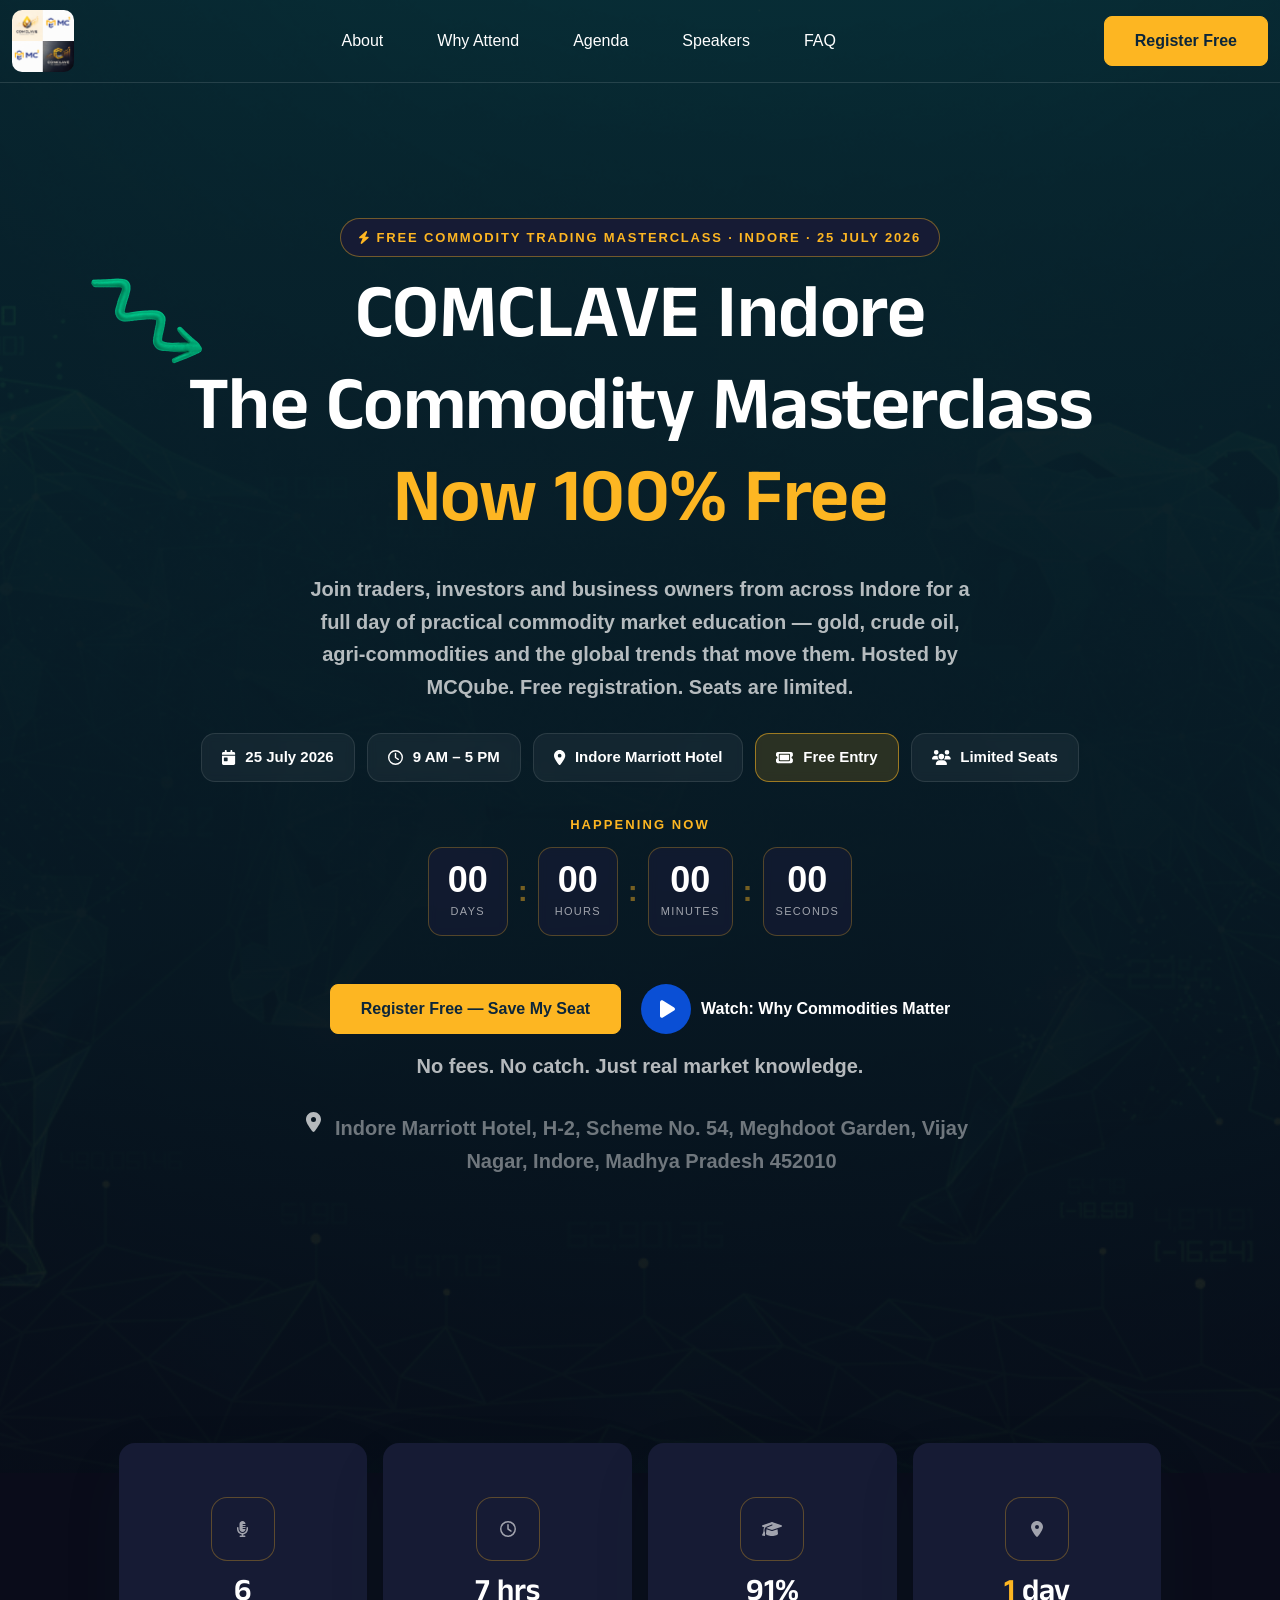
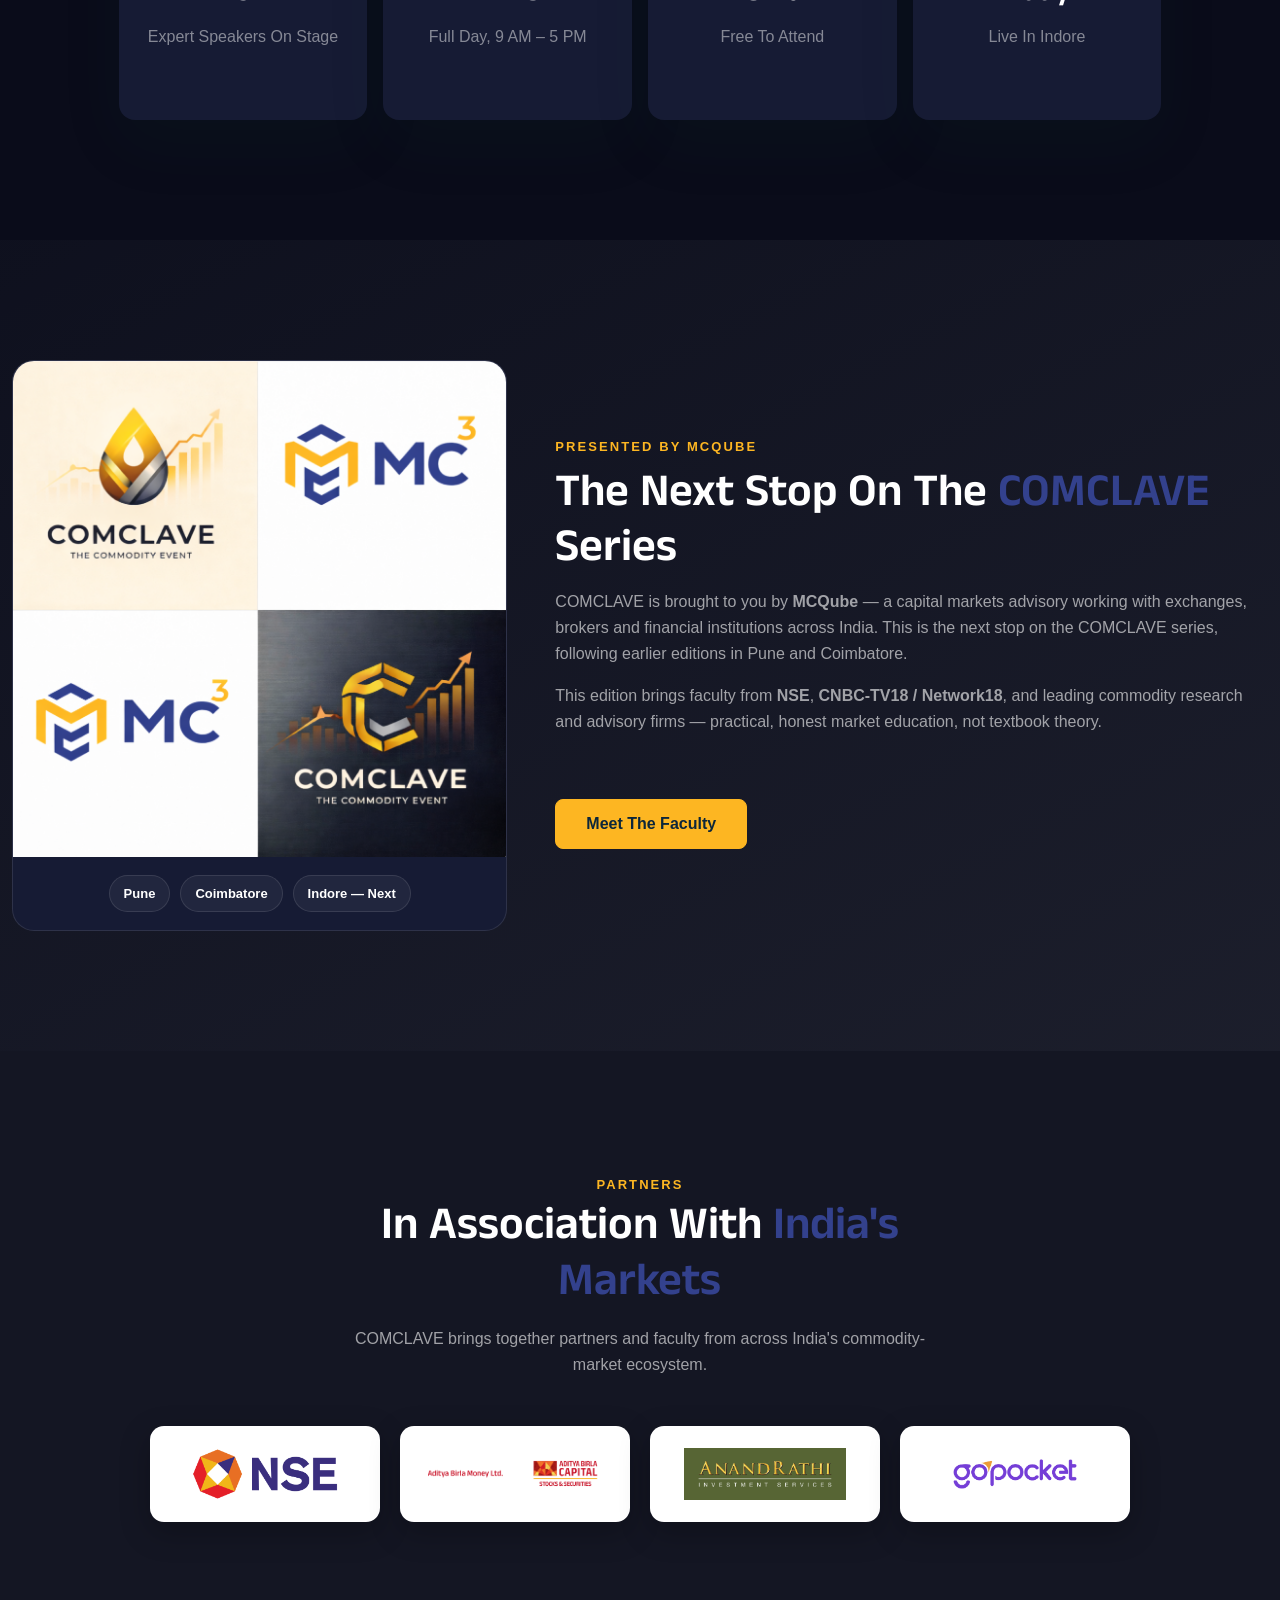
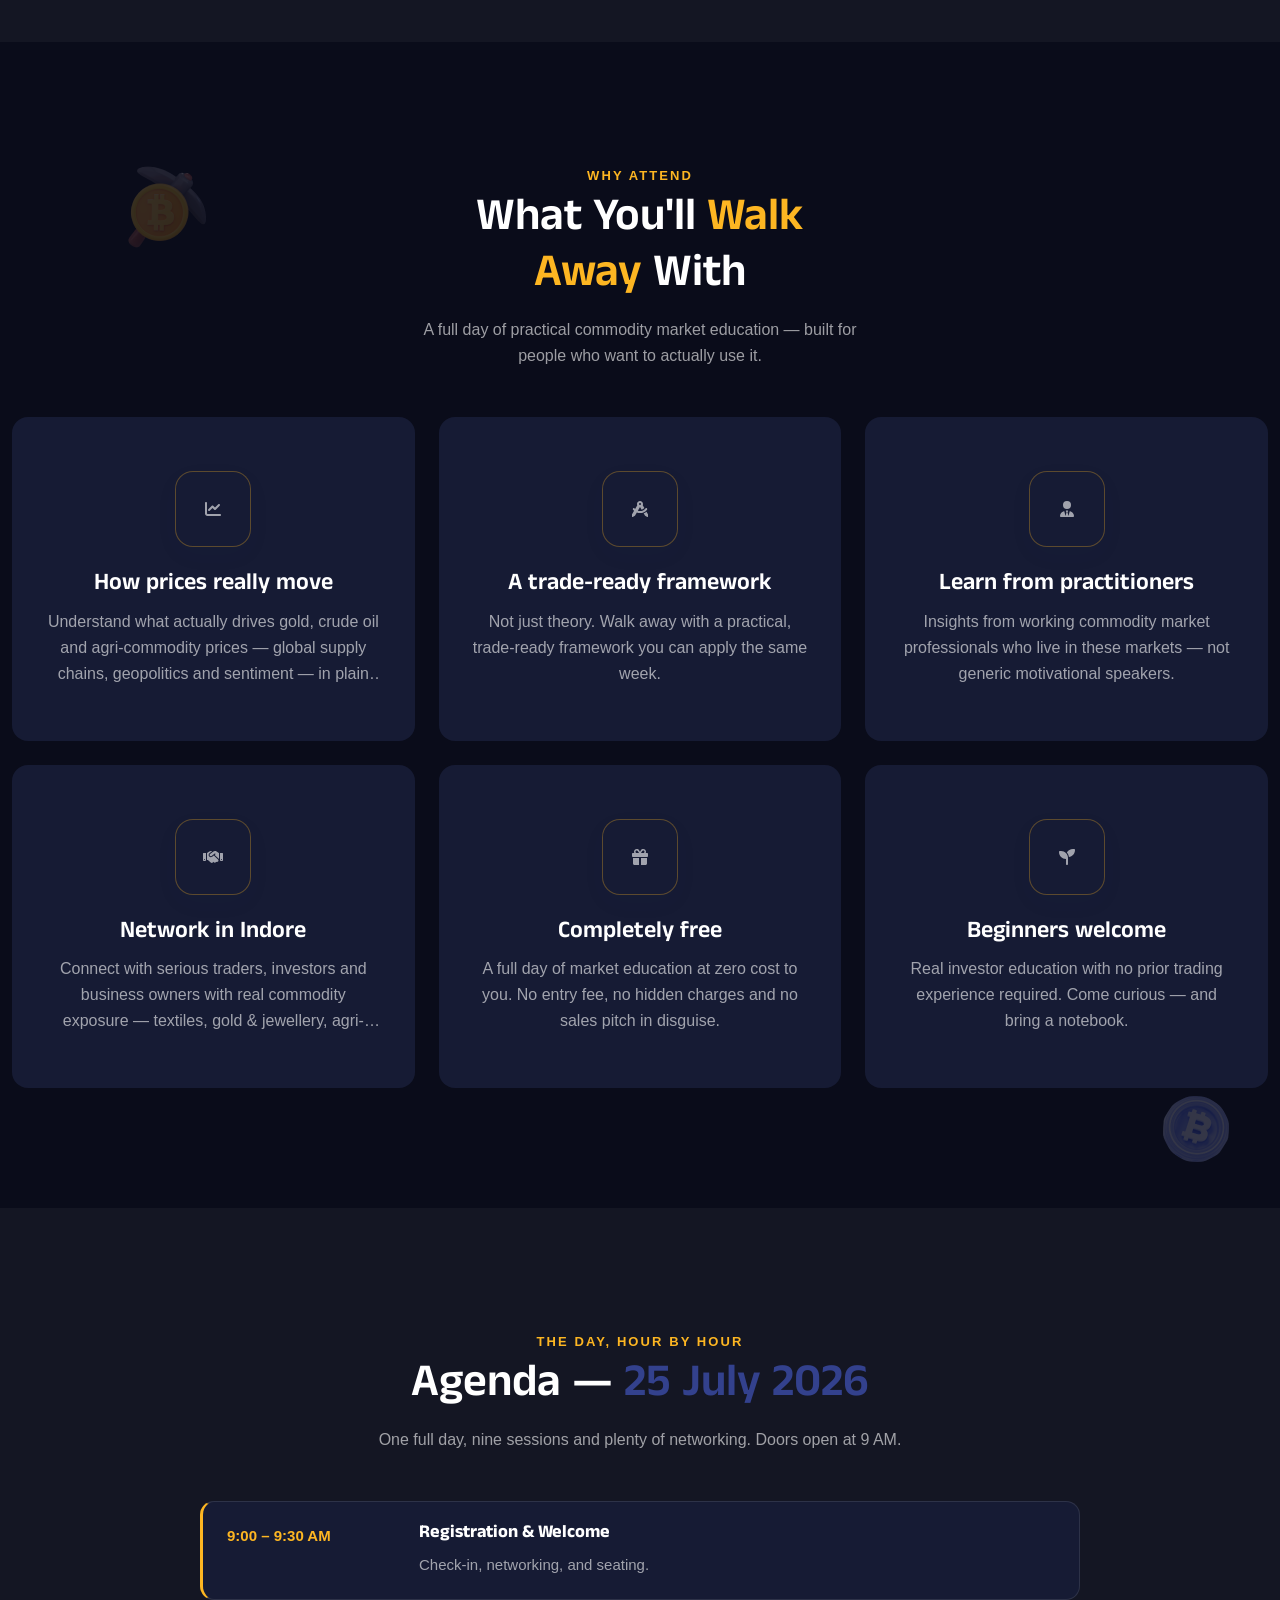
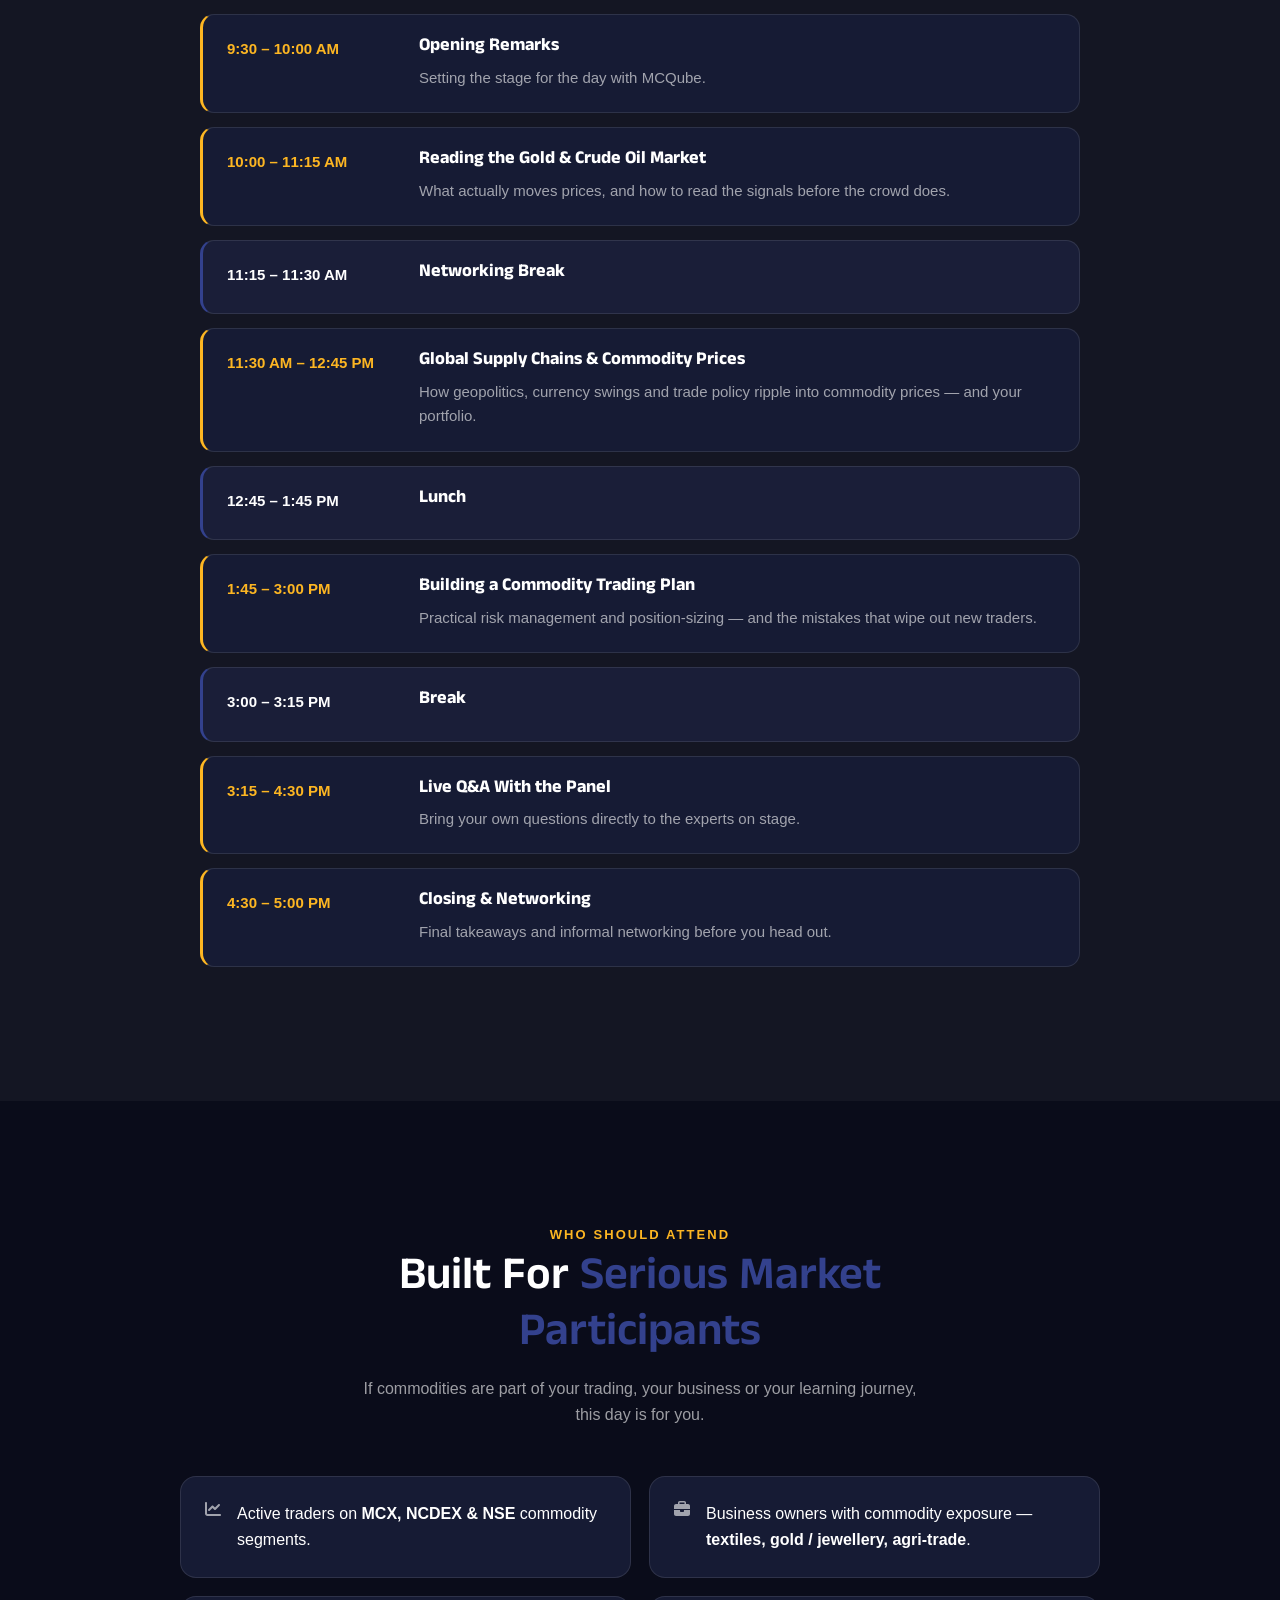
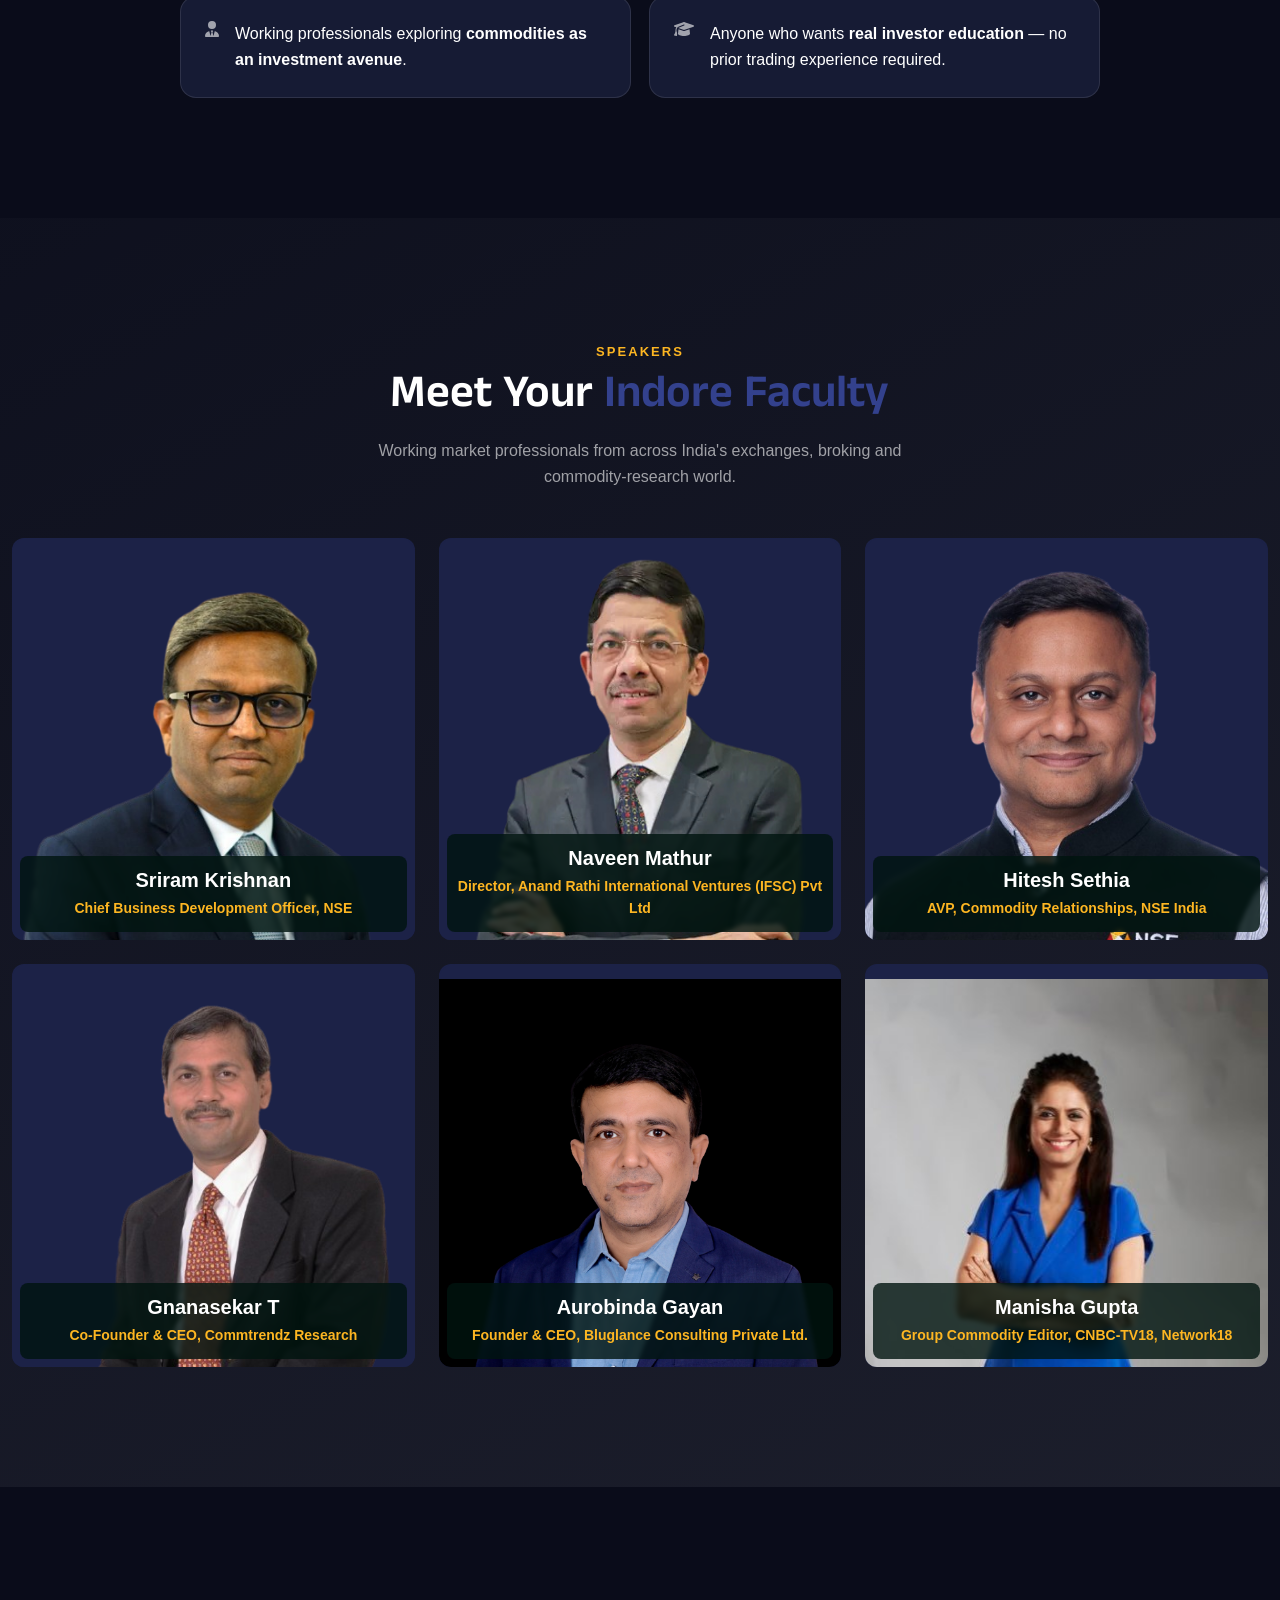
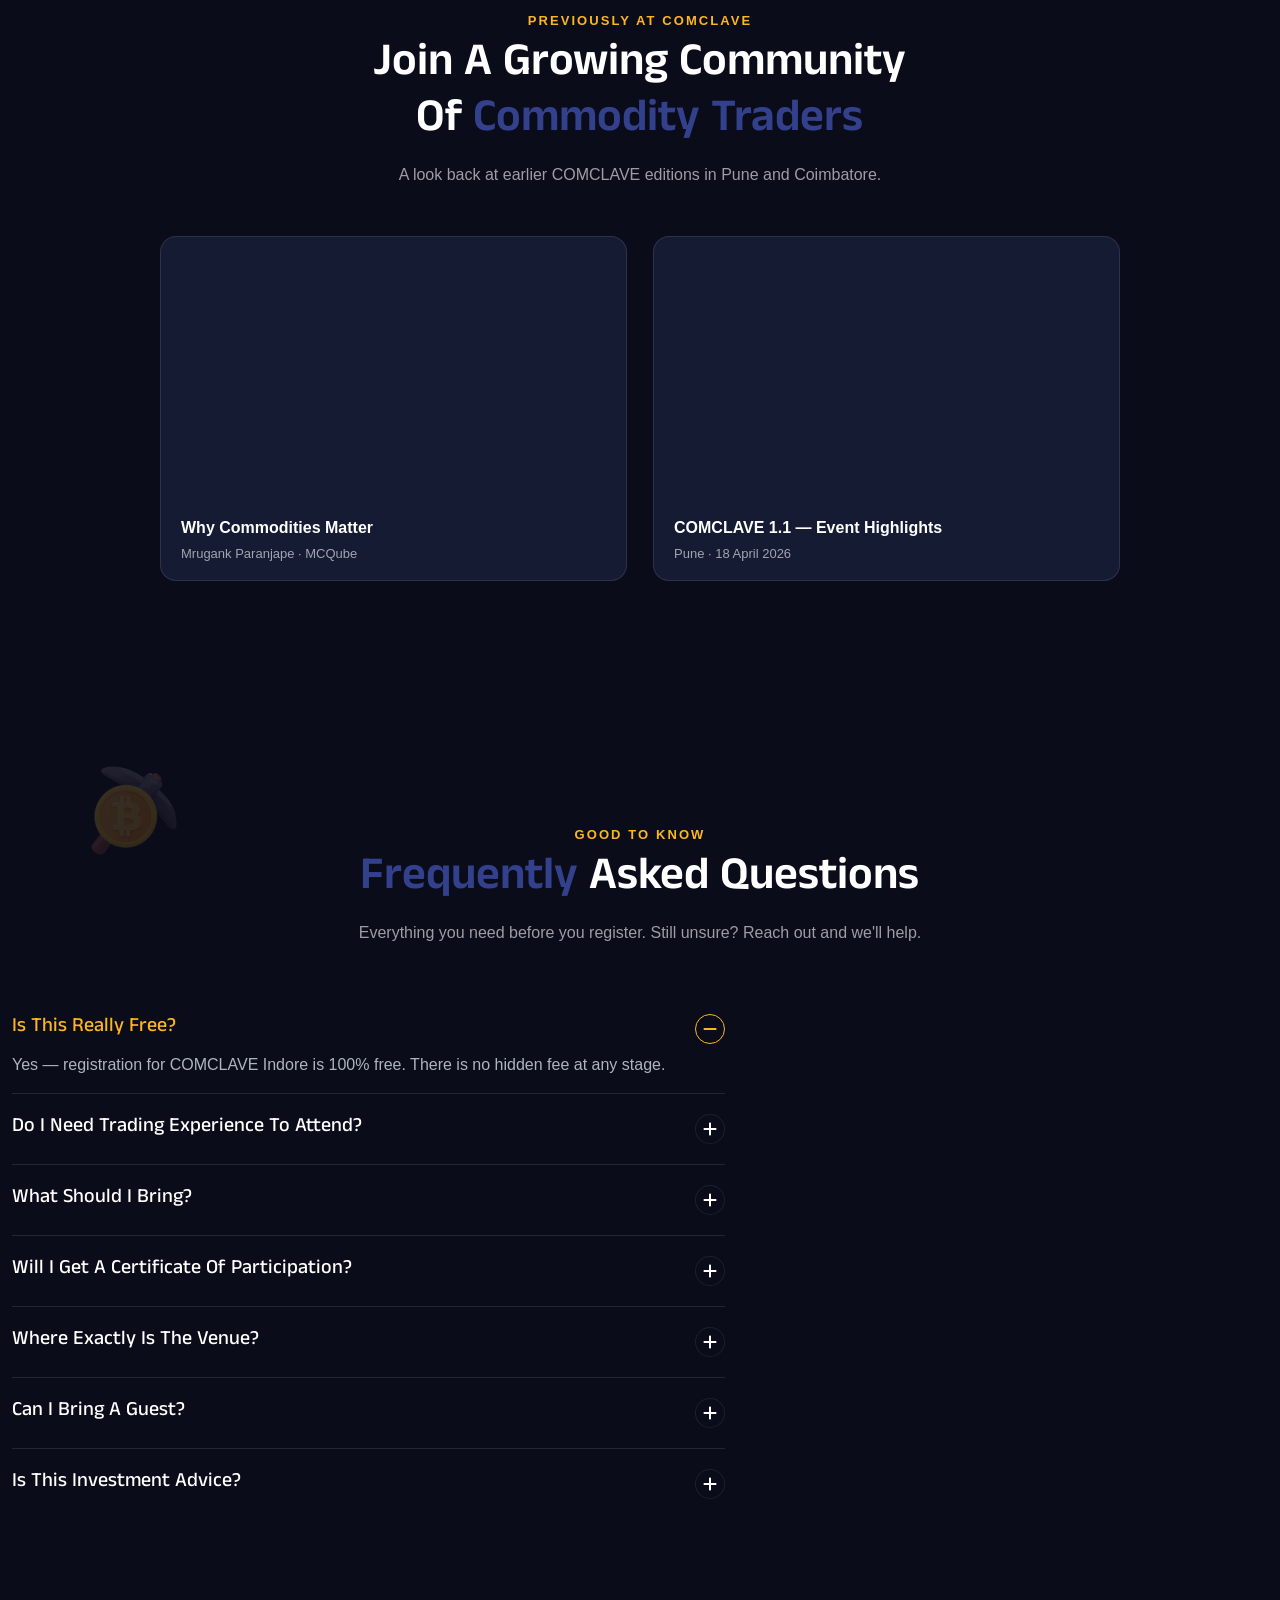
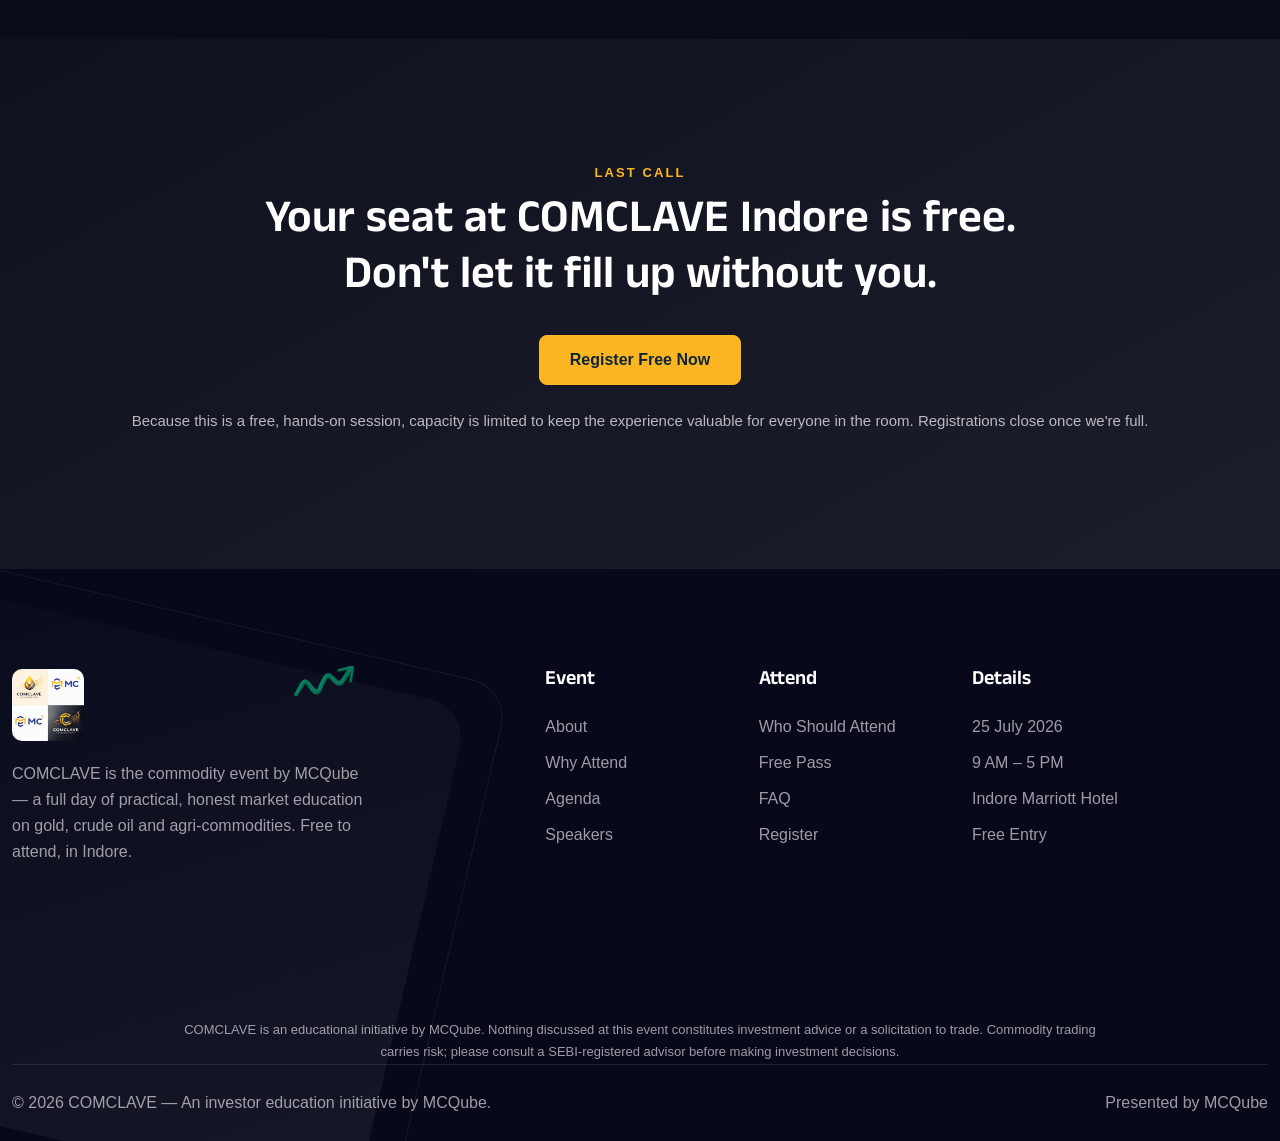
==== commit b556f46f: "feat: scaffold project assets, stylesheets, scripts, and media resources for the website redesign." ====
--- a/index.html
+++ b/index.html
@@ -1,594 +1,920 @@
-<!DOCTYPE html>
-<html lang="en">
-
-<head>
-  <meta charset="UTF-8" />
-  <meta name="viewport" content="width=device-width, initial-scale=1.0" />
-  <title>COMCLAVE Indore, Free Commodity Trading Masterclass | 25 July 2026</title>
-  <meta name="description"
-    content="Free, full-day commodity market masterclass in Indore. Learn gold, crude oil & agri-market trends from market experts. 25 July 2026. Limited seats, register free." />
-  <meta name="theme-color" content="#0D4A3A" />
-  <meta property="og:type" content="website" />
-  <meta property="og:title" content="COMCLAVE Indore, Free Commodity Trading Masterclass | 25 July 2026" />
-  <meta property="og:description"
-    content="A free full-day commodity market masterclass in Indore. 25 July 2026 · Indore Marriott Hotel." />
-  <link rel="icon" type="image/png" href="favicon.png" />
-  <link rel="preconnect" href="https://fonts.googleapis.com" />
-  <link rel="preconnect" href="https://fonts.gstatic.com" crossorigin />
-  <link href="https://fonts.googleapis.com/css2?family=Anton&family=Inter:wght@400;500;600;700;800&display=swap"
-    rel="stylesheet" />
-  <link rel="stylesheet" href="css/styles.css" />
-  <script>
-    window.__cmcRevealFallback = setTimeout(function () {
-      var els = document.querySelectorAll(".reveal");
-      for (var i = 0; i < els.length; i++) { els[i].classList.add("is-visible"); }
-    }, 3000);
-  </script>
-</head>
-
-<body>
-
-  <!-- ============ 1. NAV (dark green bar) ============ -->
-  <header class="nav" id="site-nav">
-    <div class="nav__inner container">
-      <a class="nav__brand" href="#top" aria-label="COMCLAVE home">
-        <img class="nav__logo" src="assets/images/logo/comclave-logos.png" alt="COMCLAVE" width="62" height="62" />
-      </a>
-      <nav class="nav__menu" id="nav-menu" aria-label="Primary">
-        <a class="nav__link" href="#about">About</a>
-        <a class="nav__link" href="#speakers">Speakers</a>
-        <a class="nav__link" href="#agenda">Agenda</a>
-        <a class="nav__link" href="#partners">Partners</a>
-        <a class="nav__link" href="#register">Register</a>
-      </nav>
-      <div class="nav__actions">
-        <a class="btn btn--pill nav__cta" href="https://kaizenevents.live/register/the-comclave-indore" target="_blank"
-          rel="noopener noreferrer">Register Free</a>
-        <button class="nav__toggle" data-nav-toggle aria-label="Toggle menu" aria-expanded="false"
-          aria-controls="nav-menu">
-          <span></span><span></span><span></span>
-        </button>
-      </div>
-    </div>
-  </header>
-
-  <main id="top">
-
-    <!-- ============ 2. HERO ============ -->
-    <section class="hero" id="hero">
-      <div class="hero__top">
-        <div class="grid-overlay grid-overlay--light" aria-hidden="true"></div>
-        <div class="container">
-          <span class="hero__eyebrow">Free Commodity Trading Masterclass &middot; Indore &middot; 25 July 2026</span>
-          <div class="hero__top-inner">
-            <h1 class="hero__word">COMCLAVE</h1>
-            <span class="hero__seal" aria-hidden="true">
-              <span class="hero__seal-num">25</span>
-              <span class="hero__seal-sub">July 2026</span>
-            </span>
-          </div>
-        </div>
-      </div>
-      <div class="hero__band" id="about">
-        <div class="container hero__band-inner">
-          <h2 class="hero__headline">Meet the Minds<br>Behind the Markets</h2>
-          <div class="hero__band-aside">
-            <p class="hero__sub">Join traders, investors and business owners across Indore for a full day of practical
-              commodity market education, gold, crude oil, agri-commodities and the global trends that move them.</p>
-            <a class="btn btn--blue hero__cta" href="https://kaizenevents.live/register/the-comclave-indore"
-              target="_blank" rel="noopener noreferrer">Register Free, Save My Seat <span
-                aria-hidden="true">&rarr;</span></a>
-            <p class="hero__micro">No fees. No catch. Just real market knowledge.</p>
-          </div>
-        </div>
-        <div class="container hero__announce">
-          <div class="announce__card">
-            <div class="grid-overlay grid-overlay--light" aria-hidden="true"></div>
-            <div class="announce__body">
-              <h2 class="announce__title">COMCLAVE Indore<br>The Commodity Masterclass</h2>
-              <p class="announce__meta">25 July 2026 &nbsp;&middot;&nbsp; 9 AM &ndash; 5 PM &nbsp;&middot;&nbsp; Indore
-                Marriott Hotel</p>
-              <p class="announce__sub">COMCLAVE is brought to you by <strong>MCQube</strong>, a capital markets advisory
-                working with exchanges, brokers and financial institutions across India. The next stop on the COMCLAVE
-                series, after <strong>Pune</strong> and <strong>Coimbatore</strong>. This edition brings faculty from
-                NSE, CNBC-TV18 / Network18 and leading commodity research firms.</p>
-              <p class="announce__addr">Indore Marriott Hotel, H-2, Scheme No. 54, Meghdoot Garden, Vijay Nagar, Indore,
-                Madhya Pradesh 452010.</p>
-              <a class="btn btn--pill announce__cta" href="https://kaizenevents.live/register/the-comclave-indore"
-                target="_blank" rel="noopener noreferrer">Register Free <span aria-hidden="true">&rarr;</span></a>
-            </div>
-            <figure class="announce__media">
-              <img src="https://images.unsplash.com/photo-1540575467063-178a50c2df87?auto=format&fit=crop&q=80&w=900"
-                alt="Attendees at a previous COMCLAVE edition" loading="lazy">
-            </figure>
-          </div>
-        </div>
-      </div>
-    </section>
-
-    <!-- ============ PARTNERS ============ -->
-    <section class="sponsors" id="partners">
-      <div class="container">
-        <header class="sponsors__head reveal">
-          <h2 class="sponsors__title">Thank You to Our Partners</h2>
-          <!-- <div class="sponsors__aside">
-        <p>COMCLAVE is supported by leading institutions in India’s capital markets.</p>
-      </div> -->
-        </header>
-        <ul class="logo-grid reveal">
-          <li class="logo-box"><img src="assets/images/client/nse-logo.png" alt="NSE" loading="lazy"></li>
-          <li class="logo-box"><img src="assets/images/client/aditya-birla-hero.png" alt="Aditya Birla Money"
-              loading="lazy"></li>
-          <li class="logo-box"><img src="assets/images/client/anand-rathi-logo.jpeg"
-              alt="Anand Rathi Investment Services" loading="lazy"></li>
-          <li class="logo-box"><img src="assets/images/client/gopocket-logo.png" alt="GoPocket" loading="lazy"></li>
-        </ul>
-      </div>
-    </section>
-
-    <!-- ============ PREVIOUSLY AT COMCLAVE (moved here, replaced the stock bleed image) ============ -->
-    <section class="prev">
-      <div class="container">
-        <h2 class="prev__title reveal">Previously at COMCLAVE</h2>
-        <p class="prev__sub reveal">A glimpse from our earlier editions in Pune and Coimbatore. Watch and learn.</p>
-        <div class="prev__videos reveal">
-          <figure class="vframe">
-            <span class="vframe__pin" aria-hidden="true"></span>
-            <div class="vframe__media"><iframe src="https://www.youtube.com/embed/RmBdJaZYdKY"
-                title="Why Commodities Matter" loading="lazy"
-                allow="accelerometer; autoplay; clipboard-write; encrypted-media; gyroscope; picture-in-picture"
-                allowfullscreen></iframe></div>
-            <figcaption class="vframe__cap"><strong>Why Commodities Matter</strong><span>COMCLAVE · previous
-                edition</span></figcaption>
-          </figure>
-          <figure class="vframe">
-            <span class="vframe__pin" aria-hidden="true"></span>
-            <div class="vframe__media"><iframe src="https://www.youtube.com/embed/hJPa-Z2jIwo"
-                title="COMCLAVE Highlights" loading="lazy"
-                allow="accelerometer; autoplay; clipboard-write; encrypted-media; gyroscope; picture-in-picture"
-                allowfullscreen></iframe></div>
-            <figcaption class="vframe__cap"><strong>COMCLAVE Highlights</strong><span>Pune and Coimbatore</span>
-            </figcaption>
-          </figure>
-        </div>
-      </div>
-    </section>
-
-    <!-- ============ 5. SPEAKERS (cream) ============ -->
-    <section class="speakers" id="speakers">
-      <div class="container">
-        <header class="sec-head reveal">
-          <span class="tag-pill">Meet Your Indore Faculty</span>
-          <h2 class="sec-head__title">Meet the Experts</h2>
-        </header>
-        <ul class="spk-grid">
-          <li class="spk reveal" data-accent="coral">
-            <div class="spk__photo"><img src="assets/images/team/sriram-krishnan.png" alt="Sriram Krishnan"
-                loading="lazy"></div>
-            <div class="spk__body">
-              <h3 class="spk__name">Sriram Krishnan</h3>
-              <p class="spk__role">Chief Business Development Officer, NSE</p>
-            </div>
-          </li>
-          <li class="spk reveal" data-accent="pink">
-            <div class="spk__photo"><img src="assets/images/team/naveen-mathur.png" alt="Naveen Mathur" loading="lazy">
-            </div>
-            <div class="spk__body">
-              <h3 class="spk__name">Naveen Mathur</h3>
-              <p class="spk__role">Director, Anand Rathi Intl. Ventures (IFSC)</p>
-            </div>
-          </li>
-          <li class="spk reveal" data-accent="neon">
-            <div class="spk__photo"><img src="assets/images/team/hitesh-sethia.png" alt="Hitesh Sethia" loading="lazy">
-            </div>
-            <div class="spk__body">
-              <h3 class="spk__name">Hitesh Sethia</h3>
-              <p class="spk__role">AVP, Commodity Relationships, NSE India</p>
-            </div>
-          </li>
-          <li class="spk reveal" data-accent="pink">
-            <div class="spk__photo"><img src="assets/images/team/gnanasekar-thiagarajan.png" alt="Gnanasekar T"
-                loading="lazy"></div>
-            <div class="spk__body">
-              <h3 class="spk__name">Gnanasekar T</h3>
-              <p class="spk__role">Co-Founder &amp; CEO, Commtrendz Research</p>
-            </div>
-          </li>
-          <li class="spk reveal" data-accent="neon">
-            <div class="spk__photo"><img src="assets/images/team/aurobinda-gayan.png" alt="Aurobinda Gayan"
-                loading="lazy"></div>
-            <div class="spk__body">
-              <h3 class="spk__name">Aurobinda Gayan</h3>
-              <p class="spk__role">Founder &amp; CEO, Bluglance Consulting</p>
-            </div>
-          </li>
-          <li class="spk reveal" data-accent="coral">
-            <div class="spk__photo"><img src="assets/images/team/manisha-gupta.png" alt="Manisha Gupta" loading="lazy">
-            </div>
-            <div class="spk__body">
-              <h3 class="spk__name">Manisha Gupta</h3>
-              <p class="spk__role">Group Commodity Editor, CNBC-TV18 / Network18</p>
-            </div>
-          </li>
-        </ul>
-      </div>
-    </section>
-
-    <!-- ============ 6. WHAT YOU'LL LEARN (coral-pink, feature rows) ============ -->
-    <section class="whats" id="learn">
-      <div class="container">
-        <header class="whats__head reveal">
-          <span class="tag-pill tag-pill--magenta">Why Attend</span>
-          <p class="whats__sub">A full day of practical, trade-ready commodity education, in plain language, from people
-            who live in these markets.</p>
-        </header>
-
-        <div class="feat reveal">
-          <div class="feat__text">
-            <h3 class="feat__title">Read the Gold &amp; Crude Market</h3>
-            <p class="feat__desc">What actually moves gold, crude oil and agri-commodity prices, supply chains,
-              geopolitics and sentiment, and how to read the signals before the crowd does.</p>
-            <a class="btn btn--blue feat__cta" href="#agenda">Explore Now <span aria-hidden="true">&raquo;</span></a>
-          </div>
-          <div class="feat__art feat__art--coral" aria-hidden="true">
-            <span class="feat__chip feat__chip--a">Gold</span>
-            <span class="feat__chip feat__chip--b">Crude</span>
-            <span class="feat__chip feat__chip--c">+12.4%</span>
-          </div>
-        </div>
-
-        <div class="feat feat--reverse reveal">
-          <div class="feat__text">
-            <h3 class="feat__title">A Trade-Ready Framework</h3>
-            <p class="feat__desc">Not just theory. Walk away with a practical approach to risk, position-sizing and the
-              mistakes that wipe out new traders, something you can apply the same week.</p>
-            <a class="btn btn--blue feat__cta" href="#agenda">Explore Now <span aria-hidden="true">&raquo;</span></a>
-          </div>
-          <div class="feat__art feat__art--green" aria-hidden="true">
-            <span class="feat__chip feat__chip--d">Risk</span>
-            <span class="feat__chip feat__chip--e">Plan</span>
-            <span class="feat__chip feat__chip--f">Live Q&amp;A</span>
-          </div>
-        </div>
-
-        <div class="feat reveal">
-          <div class="feat__text">
-            <h3 class="feat__title">Learn From the Markets</h3>
-            <p class="feat__desc">Insights from working commodity professionals, exchange leaders, editors and
-              researchers, and a room full of serious traders, investors and business owners.</p>
-            <a class="btn btn--blue feat__cta" href="#speakers">Explore Now <span aria-hidden="true">&raquo;</span></a>
-          </div>
-          <div class="feat__art feat__art--pink" aria-hidden="true">
-            <span class="feat__chip feat__chip--g">NSE</span>
-            <span class="feat__chip feat__chip--h">CNBC-TV18</span>
-            <span class="feat__chip feat__chip--i">Free</span>
-          </div>
-        </div>
-      </div>
-    </section>
-
-    <!-- ============ WHO SHOULD ATTEND ============ -->
-    <section class="who" id="who">
-      <div class="grid-overlay grid-overlay--light" aria-hidden="true"></div>
-      <div class="container who__inner">
-        <header class="who__head reveal">
-          <span class="tag-pill">Is This You?</span>
-          <h2 class="who__title">Who Should Attend</h2>
-        </header>
-        <ul class="who__grid">
-          <li class="who__card reveal"><span class="who__num">01</span>
-            <p>Active traders on MCX, NCDEX and NSE commodity segments</p>
-          </li>
-          <li class="who__card reveal"><span class="who__num">02</span>
-            <p>Business owners with commodity exposure: textiles, gold / jewellery, agri-trade</p>
-          </li>
-          <li class="who__card reveal"><span class="who__num">03</span>
-            <p>Working professionals exploring commodities as an investment avenue</p>
-          </li>
-          <li class="who__card reveal"><span class="who__num">04</span>
-            <p>Anyone who wants real investor education, no prior trading experience required</p>
-          </li>
-        </ul>
-      </div>
-    </section>
-
-    <!-- ============ 7. AGENDA (kept, reference style) ============ -->
-    <section class="agenda" id="agenda">
-      <div class="container">
-        <header class="sec-head reveal">
-          <span class="tag-pill">The Agenda</span>
-          <h2 class="sec-head__title">The Full Day</h2>
-        </header>
-        <ol class="ag-list">
-          <li class="ag reveal"><span class="ag__time">09:00 – 09:30</span><span class="ag__name">Registration &amp;
-              Welcome</span></li>
-          <li class="ag reveal"><span class="ag__time">09:30 – 10:00</span><span class="ag__name">Opening Remarks</span>
-          </li>
-          <li class="ag ag--hot reveal"><span class="ag__time">10:00 – 11:15</span><span class="ag__name">Reading the
-              Gold &amp; Crude Oil Market</span></li>
-          <li class="ag reveal"><span class="ag__time">11:15 – 11:30</span><span class="ag__name">Networking
-              Break</span></li>
-          <li class="ag ag--hot reveal"><span class="ag__time">11:30 – 12:45</span><span class="ag__name">Global Supply
-              Chains &amp; Commodity Prices</span></li>
-          <li class="ag reveal"><span class="ag__time">12:45 – 13:45</span><span class="ag__name">Lunch</span></li>
-          <li class="ag ag--hot reveal"><span class="ag__time">13:45 – 15:00</span><span class="ag__name">Building a
-              Commodity Trading Plan</span></li>
-          <li class="ag reveal"><span class="ag__time">15:00 – 15:15</span><span class="ag__name">Break</span></li>
-          <li class="ag ag--hot reveal"><span class="ag__time">15:15 – 16:30</span><span class="ag__name">Live Q&amp;A
-              With the Panel</span></li>
-          <li class="ag reveal"><span class="ag__time">16:30 – 17:00</span><span class="ag__name">Closing &amp;
-              Networking</span></li>
-        </ol>
-      </div>
-    </section>
-
-    <!-- ============ 9. TRUSTED BY (dark green, testimonial) ============ -->
-    <section class="trust">
-      <div class="grid-overlay grid-overlay--light" aria-hidden="true"></div>
-      <div class="trust__inner">
-        <div class="container">
-          <h2 class="trust__title"><span class="hl">Trusted by</span><br><span class="hl">Industry Leaders</span></h2>
-        </div>
-        <div class="marquee" aria-label="What people say about COMCLAVE">
-          <div class="marquee__track">
-            <figure class="tcard">
-              <div class="tcard__photo"><img src="assets/images/team/sriram-krishnan.png" alt="Sriram Krishnan"
-                  loading="lazy"></div>
-              <div class="tcard__body">
-                <p class="tcard__quote">“COMCLAVE brings the right people into one room and turns a day into real,
-                  applicable market knowledge.”</p>
-                <figcaption class="tcard__who"><strong>Sriram Krishnan</strong><span>Chief Business Development Officer,
-                    NSE</span></figcaption>
-              </div>
-            </figure>
-            <figure class="tcard">
-              <div class="tcard__photo"><img src="assets/images/team/gnanasekar-thiagarajan.png" alt="Gnanasekar T"
-                  loading="lazy"></div>
-              <div class="tcard__body">
-                <p class="tcard__quote">“Plain-language, trade-ready insight on the commodities that actually move
-                  portfolios.”</p>
-                <figcaption class="tcard__who"><strong>Gnanasekar T</strong><span>Co-Founder &amp; CEO, Commtrendz
-                    Research</span></figcaption>
-              </div>
-            </figure>
-            <figure class="tcard">
-              <div class="tcard__photo"><img src="assets/images/team/naveen-mathur.png" alt="Naveen Mathur"
-                  loading="lazy"></div>
-              <div class="tcard__body">
-                <p class="tcard__quote">“A rare chance to learn how global commodity cycles really play out, from people
-                  who trade them.”</p>
-                <figcaption class="tcard__who"><strong>Naveen Mathur</strong><span>Director, Anand Rathi Intl.
-                    Ventures</span></figcaption>
-              </div>
-            </figure>
-            <figure class="tcard">
-              <div class="tcard__photo"><img src="assets/images/team/hitesh-sethia.png" alt="Hitesh Sethia"
-                  loading="lazy"></div>
-              <div class="tcard__body">
-                <p class="tcard__quote">“Exactly the kind of grounded investor education the commodity markets need.”
-                </p>
-                <figcaption class="tcard__who"><strong>Hitesh Sethia</strong><span>AVP, Commodity Relationships, NSE
-                    India</span></figcaption>
-              </div>
-            </figure>
-            <figure class="tcard">
-              <div class="tcard__photo"><img src="assets/images/team/manisha-gupta.png" alt="Manisha Gupta"
-                  loading="lazy"></div>
-              <div class="tcard__body">
-                <p class="tcard__quote">“The conversations here shape how people actually trade commodities in India.”
-                </p>
-                <figcaption class="tcard__who"><strong>Manisha Gupta</strong><span>Group Commodity Editor,
-                    CNBC-TV18</span></figcaption>
-              </div>
-            </figure>
-            <figure class="tcard">
-              <div class="tcard__photo"><img src="assets/images/team/aurobinda-gayan.png" alt="Aurobinda Gayan"
-                  loading="lazy"></div>
-              <div class="tcard__body">
-                <p class="tcard__quote">“Practical, honest and free. COMCLAVE sets the bar for commodity market
-                  education.”</p>
-                <figcaption class="tcard__who"><strong>Aurobinda Gayan</strong><span>Founder &amp; CEO, Bluglance
-                    Consulting</span></figcaption>
-              </div>
-            </figure>
-            <figure class="tcard" aria-hidden="true">
-              <div class="tcard__photo"><img src="assets/images/team/sriram-krishnan.png" alt="" loading="lazy"></div>
-              <div class="tcard__body">
-                <p class="tcard__quote">“COMCLAVE brings the right people into one room and turns a day into real,
-                  applicable market knowledge.”</p>
-                <figcaption class="tcard__who"><strong>Sriram Krishnan</strong><span>Chief Business Development Officer,
-                    NSE</span></figcaption>
-              </div>
-            </figure>
-            <figure class="tcard" aria-hidden="true">
-              <div class="tcard__photo"><img src="assets/images/team/gnanasekar-thiagarajan.png" alt="" loading="lazy">
-              </div>
-              <div class="tcard__body">
-                <p class="tcard__quote">“Plain-language, trade-ready insight on the commodities that actually move
-                  portfolios.”</p>
-                <figcaption class="tcard__who"><strong>Gnanasekar T</strong><span>Co-Founder &amp; CEO, Commtrendz
-                    Research</span></figcaption>
-              </div>
-            </figure>
-            <figure class="tcard" aria-hidden="true">
-              <div class="tcard__photo"><img src="assets/images/team/naveen-mathur.png" alt="" loading="lazy"></div>
-              <div class="tcard__body">
-                <p class="tcard__quote">“A rare chance to learn how global commodity cycles really play out, from people
-                  who trade them.”</p>
-                <figcaption class="tcard__who"><strong>Naveen Mathur</strong><span>Director, Anand Rathi Intl.
-                    Ventures</span></figcaption>
-              </div>
-            </figure>
-            <figure class="tcard" aria-hidden="true">
-              <div class="tcard__photo"><img src="assets/images/team/hitesh-sethia.png" alt="" loading="lazy"></div>
-              <div class="tcard__body">
-                <p class="tcard__quote">“Exactly the kind of grounded investor education the commodity markets need.”
-                </p>
-                <figcaption class="tcard__who"><strong>Hitesh Sethia</strong><span>AVP, Commodity Relationships, NSE
-                    India</span></figcaption>
-              </div>
-            </figure>
-            <figure class="tcard" aria-hidden="true">
-              <div class="tcard__photo"><img src="assets/images/team/manisha-gupta.png" alt="" loading="lazy"></div>
-              <div class="tcard__body">
-                <p class="tcard__quote">“The conversations here shape how people actually trade commodities in India.”
-                </p>
-                <figcaption class="tcard__who"><strong>Manisha Gupta</strong><span>Group Commodity Editor,
-                    CNBC-TV18</span></figcaption>
-              </div>
-            </figure>
-            <figure class="tcard" aria-hidden="true">
-              <div class="tcard__photo"><img src="assets/images/team/aurobinda-gayan.png" alt="" loading="lazy"></div>
-              <div class="tcard__body">
-                <p class="tcard__quote">“Practical, honest and free. COMCLAVE sets the bar for commodity market
-                  education.”</p>
-                <figcaption class="tcard__who"><strong>Aurobinda Gayan</strong><span>Founder &amp; CEO, Bluglance
-                    Consulting</span></figcaption>
-              </div>
-            </figure>
-          </div>
-        </div>
-      </div>
-    </section>
-
-
-    <!-- ============ FAQ ============ -->
-    <section class="faq" id="faq">
-      <div class="container">
-        <header class="sec-head reveal">
-          <span class="tag-pill tag-pill--magenta">Good Questions</span>
-          <h2 class="sec-head__title">Frequently Asked</h2>
-        </header>
-        <div class="faq__list">
-          <details class="faq__item reveal">
-            <summary>Is this really free?<span class="faq__ic" aria-hidden="true"></span></summary>
-            <div class="faq__a">
-              <p>Yes, registration for COMCLAVE Indore is 100% free. There is no hidden fee at any stage.</p>
-            </div>
-          </details>
-          <details class="faq__item reveal">
-            <summary>Do I need trading experience to attend?<span class="faq__ic" aria-hidden="true"></span></summary>
-            <div class="faq__a">
-              <p>No. The session is designed for both complete beginners and experienced traders.</p>
-            </div>
-          </details>
-          <details class="faq__item reveal">
-            <summary>What should I bring?<span class="faq__ic" aria-hidden="true"></span></summary>
-            <div class="faq__a">
-              <p>Just yourself, and a notebook or laptop if you'd like to take notes.</p>
-            </div>
-          </details>
-          <details class="faq__item reveal">
-            <summary>Where exactly is the venue?<span class="faq__ic" aria-hidden="true"></span></summary>
-            <div class="faq__a">
-              <p>Indore Marriott Hotel, H-2, Scheme No. 54, Meghdoot Garden, Vijay Nagar, Indore, Madhya Pradesh 452010.
-              </p>
-            </div>
-          </details>
-          <details class="faq__item reveal">
-            <summary>Can I bring a guest?<span class="faq__ic" aria-hidden="true"></span></summary>
-            <div class="faq__a">
-              <p>Yes, please register each attendee separately so we can plan seating.</p>
-            </div>
-          </details>
-          <details class="faq__item reveal">
-            <summary>Is this investment advice?<span class="faq__ic" aria-hidden="true"></span></summary>
-            <div class="faq__a">
-              <p>No. COMCLAVE is an educational session. Nothing presented should be taken as a personal investment
-                recommendation.</p>
-            </div>
-          </details>
-        </div>
-      </div>
-    </section>
-
-    <!-- ============ 11. EARLY-BIRD / REGISTER (orange ticket) ============ -->
-    <section class="early" id="register">
-      <div class="container">
-        <article class="early__ticket reveal">
-          <span class="early__notch early__notch--l" aria-hidden="true"></span>
-          <span class="early__notch early__notch--r" aria-hidden="true"></span>
-          <div class="grid-overlay grid-overlay--light" aria-hidden="true"></div>
-          <p class="early__kicker">Free Registration · Limited Seats</p>
-          <h2 class="early__title">Register Free<br>Seats Filling Fast</h2>
-          <p class="early__value">₹0 to attend, real-world value inside. A full day with commodity market experts, a
-            practical trading framework and direct networking access at zero cost. No entry fee, no hidden charges, no
-            sales pitch. Just bring your curiosity (and a notebook).</p>
-          <div class="early__count" data-countdown data-deadline="2026-07-25T09:00:00">
-            <div class="count">
-              <div class="count__unit"><span class="count__num" data-unit="days">00</span><span
-                  class="count__label">Days</span></div>
-              <div class="count__unit"><span class="count__num" data-unit="hours">00</span><span
-                  class="count__label">Hours</span></div>
-              <div class="count__unit"><span class="count__num" data-unit="minutes">00</span><span
-                  class="count__label">Minutes</span></div>
-              <div class="count__unit"><span class="count__num" data-unit="seconds">00</span><span
-                  class="count__label">Seconds</span></div>
-            </div>
-          </div>
-          <a class="btn btn--pill early__cta" href="https://kaizenevents.live/register/the-comclave-indore"
-            target="_blank" rel="noopener noreferrer">Confirm Your Seat <span aria-hidden="true">&rarr;</span></a>
-        </article>
-      </div>
-    </section>
-
-  </main>
-
-  <!-- ============ 12. FOOTER (near-black, watermark) ============ -->
-  <footer class="foot" id="contact">
-    <div class="foot__mark" aria-hidden="true">COMCLAVE</div>
-    <div class="container foot__cols">
-      <div class="foot__col">
-        <h3>Main Page</h3>
-        <ul>
-          <li><a href="#top">Home</a></li>
-          <li><a href="#about">About</a></li>
-          <li><a href="#speakers">Speakers</a></li>
-          <li><a href="#agenda">Agenda</a></li>
-          <li><a href="#register">Register</a></li>
-        </ul>
-      </div>
-      <div class="foot__col">
-        <h3>Event</h3>
-        <ul>
-          <li><a href="#partners">Partners</a></li>
-          <li><a href="#learn">Why Attend</a></li>
-          <li><a href="#register">Free Pass</a></li>
-          <li><a href="#agenda">Schedule</a></li>
-        </ul>
-      </div>
-      <div class="foot__col">
-        <h3>Details</h3>
-        <ul>
-          <li><a href="#register">25 July 2026</a></li>
-          <li><a href="#register">9 AM – 5 PM</a></li>
-          <li><a href="#about">Indore Marriott Hotel</a></li>
-          <li><a href="#register">Free Entry</a></li>
-        </ul>
-      </div>
-      <div class="foot__col">
-        <h3>Social</h3>
-        <ul>
-          <li><a href="#">LinkedIn</a></li>
-          <li><a href="#">Instagram</a></li>
-          <li><a href="#">YouTube</a></li>
-          <li><a href="#">MCQube.in</a></li>
-        </ul>
-      </div>
-    </div>
-    <p class="container foot__compliance">COMCLAVE is an educational initiative by MCQube. Nothing discussed at this
-      event constitutes investment advice or a solicitation to trade. Commodity trading carries risk; please consult a
-      SEBI-registered advisor before making investment decisions.</p>
-    <div class="container foot__bar">
-      <span>Presented by MCQube</span>
-      <span>© 2026 COMCLAVE · An Investor Education Initiative</span>
-      <span>Indore Marriott Hotel · 25 July 2026</span>
-    </div>
-  </footer>
-
-  <script defer src="https://cdnjs.cloudflare.com/ajax/libs/gsap/3.12.5/gsap.min.js"></script>
-  <script defer src="https://cdnjs.cloudflare.com/ajax/libs/gsap/3.12.5/ScrollTrigger.min.js"></script>
-  <script defer src="js/main.js"></script>
-</body>
-
+<!DOCTYPE html>
+<html lang="en" data-bs-theme="dark">
+
+<head>
+  <title>COMCLAVE Indore — Free Commodity Trading Masterclass | 25 July 2026</title>
+  <meta charset="UTF-8">
+  <meta http-equiv="X-UA-Compatible" content="IE=edge">
+  <meta name="viewport" content="width=device-width, initial-scale=1.0">
+
+  <!-- Sites meta Data -->
+  <meta name="application-name" content="COMCLAVE Indore — Free Commodity Trading Masterclass">
+  <meta name="author" content="MCQube">
+  <meta name="keywords"
+    content="COMCLAVE, Indore, commodity trading, masterclass, MCX, NCDEX, NSE, gold, crude oil, agri commodities, MCQube, free event">
+  <meta name="description"
+    content="Free, full-day commodity market masterclass in Indore. Learn gold, crude oil & agri-market trends from market experts. 25 July 2026. Limited seats — register free.">
+
+  <!-- OG meta data -->
+  <meta property="og:title" content="COMCLAVE Indore — Free Commodity Trading Masterclass | 25 July 2026">
+  <meta property="og:site_name" content="COMCLAVE">
+  <meta property="og:url" content="https://comclave.mcqube.in/">
+  <link rel="canonical" href="https://comclave.mcqube.in/">
+  <meta property="og:description"
+    content="A free, full-day commodity market masterclass in Indore — gold, crude oil and agri-commodities, explained by market experts. 25 July 2026 at the Indore Marriott Hotel. Limited seats.">
+  <meta property="og:type" content="website">
+  <meta property="og:image" content="https://comclave.mcqube.in/assets/images/logo/comclave-logos.png">
+
+  <!-- Twitter card -->
+  <meta name="twitter:card" content="summary_large_image">
+  <meta name="twitter:title" content="COMCLAVE Indore — Free Commodity Trading Masterclass | 25 July 2026">
+  <meta name="twitter:description"
+    content="A free, full-day commodity market masterclass in Indore — gold, crude oil and agri-commodities, explained by market experts. 25 July 2026 at the Indore Marriott Hotel.">
+  <meta name="twitter:image" content="https://comclave.mcqube.in/assets/images/logo/comclave-logos.png">
+
+  <link rel="shortcut icon" href="assets/images/favicon.png" type="image/x-icon">
+
+  <link rel="stylesheet" href="assets/css/bootstrap.min.css">
+  <link rel="stylesheet" href="assets/css/aos.css">
+  <link rel="stylesheet" href="assets/css/all.min.css">
+  <link rel="stylesheet" href="assets/css/swiper-bundle.min.css">
+
+  <!-- main css for template -->
+  <link rel="stylesheet" href="assets/css/style.css">
+  <!-- COMCLAVE dark-only overrides -->
+  <link rel="stylesheet" href="assets/css/comclave.css">
+</head>
+
+<body class="home-4" id="top">
+
+  <!-- ===============>> Preloader start here <<================= -->
+  <div class="preloader">
+    <img src="assets/images/logo/comclave-logos.png" alt="COMCLAVE">
+  </div>
+  <!-- ===============>> Preloader end here <<================= -->
+
+
+  <!-- ===============>> Header section start here <<================= -->
+  <header class="header-section header-section--style4">
+    <div class="header-bottom">
+      <div class="container">
+        <div class="header-wrapper">
+          <div class="logo">
+            <a href="#top" aria-label="COMCLAVE home">
+              <img src="assets/images/logo/comclave-logos.png" alt="COMCLAVE — The Commodity Event">
+            </a>
+          </div>
+          <div class="menu-area">
+            <ul class="menu menu--style2">
+              <li><a href="#about">About</a></li>
+              <li><a href="#why">Why Attend</a></li>
+              <li><a href="#agenda">Agenda</a></li>
+              <li><a href="#speakers">Speakers</a></li>
+              <li><a href="#faq">FAQ</a></li>
+            </ul>
+          </div>
+          <div class="header-action">
+            <div class="menu-area">
+              <div class="header-btn">
+                <a href="https://kaizenevents.live/register/the-comclave-indore" target="_blank"
+                  rel="noopener noreferrer" class="trk-btn trk-btn--border trk-btn--primary">
+                  <span>Register Free</span>
+                </a>
+              </div>
+
+              <!-- toggle icons -->
+              <div class="header-bar d-lg-none header-bar--style2">
+                <span></span>
+                <span></span>
+                <span></span>
+              </div>
+            </div>
+          </div>
+        </div>
+      </div>
+    </div>
+  </header>
+  <!-- ===============>> Header section end here <<================= -->
+
+
+  <!-- ===============>> Banner / Hero section start here <<================= -->
+  <section class="banner banner--style4 bg--cover cc-hero" id="home"
+    style="background-image:url(assets/images/banner/home4/1.png)">
+    <div class="container">
+      <div class="banner__wrapper">
+        <div class="row justify-content-center">
+          <div class="col-md-11 col-lg-10 justify-content-center">
+            <div class="banner__content text-center" data-aos="fade-up" data-aos-duration="800">
+              <span class="cc-eyebrow"><i class="fa-solid fa-bolt"></i> Free Commodity Trading Masterclass · Indore ·
+                25 July 2026</span>
+              <h1>COMCLAVE Indore<br>The Commodity Masterclass<br><span class="cc-accent">Now 100% Free</span></h1>
+              <p class="cc-sub">Join traders, investors and business owners from across Indore for a full day of
+                practical commodity market education — gold, crude oil, agri-commodities and the global trends that move
+                them. Hosted by MCQube. Free registration. Seats are limited.</p>
+
+              <div class="cc-badges">
+                <span class="cc-badge"><i class="fa-solid fa-calendar-day"></i> 25 July 2026</span>
+                <span class="cc-badge"><i class="fa-regular fa-clock"></i> 9 AM – 5 PM</span>
+                <span class="cc-badge"><i class="fa-solid fa-location-dot"></i> Indore Marriott Hotel</span>
+                <span class="cc-badge cc-badge--free"><i class="fa-solid fa-ticket"></i> Free Entry</span>
+                <span class="cc-badge"><i class="fa-solid fa-users"></i> Limited Seats</span>
+              </div>
+
+              <div class="cc-countdown" data-aos="fade-up" data-aos-duration="900"
+                aria-label="Countdown to COMCLAVE Indore on 25 July 2026">
+                <span class="cc-countdown__label"><span class="cc-countdown__live">Event starts in</span></span>
+                <div class="cc-countdown__units">
+                  <div class="cc-countdown__unit"><span class="cc-countdown__num" id="cd-days">00</span><span
+                      class="cc-countdown__lbl">Days</span></div>
+                  <span class="cc-countdown__sep">:</span>
+                  <div class="cc-countdown__unit"><span class="cc-countdown__num" id="cd-hours">00</span><span
+                      class="cc-countdown__lbl">Hours</span></div>
+                  <span class="cc-countdown__sep">:</span>
+                  <div class="cc-countdown__unit"><span class="cc-countdown__num" id="cd-mins">00</span><span
+                      class="cc-countdown__lbl">Minutes</span></div>
+                  <span class="cc-countdown__sep">:</span>
+                  <div class="cc-countdown__unit"><span class="cc-countdown__num" id="cd-secs">00</span><span
+                      class="cc-countdown__lbl">Seconds</span></div>
+                </div>
+              </div>
+
+              <div class="banner__content-btn btn-group justify-content-center">
+                <a href="https://kaizenevents.live/register/the-comclave-indore" target="_blank"
+                  rel="noopener noreferrer" class="trk-btn trk-btn--primary trk-btn--arrow">Register Free — Save My
+                  Seat</a>
+
+                <a href="https://www.youtube.com/watch?v=RmBdJaZYdKY" class="playbtn" data-fslightbox>
+                  <span class="playbtn__thumb"><i class="fa-solid fa-play"></i></span>
+                  <span class="playbtn__content">Watch: Why Commodities Matter</span>
+                </a>
+              </div>
+
+              <p class="cc-microcopy">No fees. No catch. Just real market knowledge.</p>
+              <p class="cc-venue"><i class="fa-solid fa-location-dot"></i>
+                <a href="https://www.google.com/maps/search/?api=1&query=Indore+Marriott+Hotel+Vijay+Nagar+Indore"
+                  target="_blank" rel="noopener noreferrer">Indore Marriott Hotel, H-2, Scheme No. 54, Meghdoot Garden,
+                  Vijay Nagar, Indore, Madhya Pradesh 452010</a>
+              </p>
+            </div>
+          </div>
+        </div>
+      </div>
+    </div>
+    <div class="banner__shape">
+      <span class="banner__shape-item banner__shape-item--1"><img src="assets/images/banner/home1/4.png" alt=""></span>
+      <span class="banner__shape-item banner__shape-item--5"><img src="assets/images/banner/home4/2.png" alt=""></span>
+    </div>
+  </section>
+  <!-- ===============>> Banner / Hero section end here <<================= -->
+
+
+  <!-- ===============>> Counter / quick stats start here <<================= -->
+  <div class="counter padding-top padding-bottom cc-counter">
+    <div class="container">
+      <div class="row justify-content-center">
+        <div class="col-md-11 col-lg-10">
+          <div class="row g-3">
+            <div class="col-sm-6 col-lg-3">
+              <div class="counter__item" data-aos="fade-up" data-aos-duration="800">
+                <div class="counter__item-inner">
+                  <span class="cc-counter__icon"><i class="fa-solid fa-microphone-lines"></i></span>
+                  <h3><span class="purecounter" data-purecounter-start="0" data-purecounter-end="6">6</span></h3>
+                  <p>Expert speakers on stage</p>
+                </div>
+              </div>
+            </div>
+            <div class="col-sm-6 col-lg-3">
+              <div class="counter__item" data-aos="fade-up" data-aos-duration="1000">
+                <div class="counter__item-inner">
+                  <span class="cc-counter__icon"><i class="fa-regular fa-clock"></i></span>
+                  <h3><span class="purecounter" data-purecounter-start="0" data-purecounter-end="8">8</span> hrs</h3>
+                  <p>Full day, 9 AM – 5 PM</p>
+                </div>
+              </div>
+            </div>
+            <div class="col-sm-6 col-lg-3">
+              <div class="counter__item" data-aos="fade-up" data-aos-duration="1100">
+                <div class="counter__item-inner">
+                  <span class="cc-counter__icon"><i class="fa-solid fa-graduation-cap"></i></span>
+                  <h3><span class="purecounter" data-purecounter-start="0" data-purecounter-end="100">100</span>%</h3>
+                  <p>Free to attend</p>
+                </div>
+              </div>
+            </div>
+            <div class="col-sm-6 col-lg-3">
+              <div class="counter__item" data-aos="fade-up" data-aos-duration="1200">
+                <div class="counter__item-inner">
+                  <span class="cc-counter__icon"><i class="fa-solid fa-location-dot"></i></span>
+                  <h3><span class="cc-gold">1</span> day</h3>
+                  <p>Live in Indore</p>
+                </div>
+              </div>
+            </div>
+          </div>
+        </div>
+      </div>
+    </div>
+  </div>
+  <!-- ===============>> Counter / quick stats end here <<================= -->
+
+
+  <!-- ===============>> About / Trust bar start here <<================= -->
+  <section class="about about--style3 padding-top padding-bottom bg-color" id="about">
+    <div class="container">
+      <div class="about__wrapper">
+        <div class="row g-5 align-items-center">
+          <div class="col-md-5">
+            <div class="cc-about__visual" data-aos="fade-right" data-aos-duration="800">
+              <img src="assets/images/logo/comclave-logos.png" alt="COMCLAVE — The Commodity Event">
+              <div class="cc-about__chips">
+                <span>Pune</span><span>Coimbatore</span><span>Indore — Next</span>
+              </div>
+            </div>
+          </div>
+          <div class="col-md-7">
+            <div class="about__content" data-aos="fade-left" data-aos-duration="800">
+              <span class="cc-section-tag">Presented by MCQube</span>
+              <h2>The next stop on the <span>COMCLAVE</span> series</h2>
+              <p class="mb-3">COMCLAVE is brought to you by <strong>MCQube</strong> — a capital markets advisory working
+                with exchanges, brokers and financial institutions across India. This is the next stop on the COMCLAVE
+                series, following earlier editions in Pune and Coimbatore.</p>
+              <p class="mb-4">This edition brings faculty from <strong>NSE</strong>,
+                <strong>CNBC-TV18 / Network18</strong>, and leading commodity research and advisory firms — practical,
+                honest market education, not textbook theory.
+              </p>
+              <a href="#speakers" class="trk-btn trk-btn--border trk-btn--primary">Meet the Faculty</a>
+            </div>
+          </div>
+        </div>
+      </div>
+    </div>
+  </section>
+  <!-- ===============>> About / Trust bar end here <<================= -->
+
+
+  <!-- ===============>> Sponsors / partners start here <<================= -->
+  <section class="padding-top padding-bottom bg-color-7 cc-sponsors">
+    <div class="section-header section-header--max65">
+      <span class="cc-section-tag">Partners</span>
+      <h2 class="mb-10 mt-minus-5">In association with <span>India's markets</span></h2>
+      <p>COMCLAVE brings together partners and faculty from across India's commodity-market ecosystem.</p>
+    </div>
+    <div class="container">
+      <div class="cc-sponsors__grid" data-aos="fade-up" data-aos-duration="900">
+        <div class="cc-sponsor-chip"><img src="assets/images/client/nse-logo.png" alt="NSE"></div>
+        <div class="cc-sponsor-chip"><img src="assets/images/client/aditya-birla-hero.png" alt="Aditya Birla Money">
+        </div>
+        <div class="cc-sponsor-chip"><img src="assets/images/client/anand-rathi-logo.jpeg" alt="Anand Rathi"></div>
+        <div class="cc-sponsor-chip"><img src="assets/images/client/gopocket-logo.png" alt="GoPocket"></div>
+      </div>
+    </div>
+  </section>
+  <!-- ===============>> Sponsors / partners end here <<================= -->
+
+
+  <!-- ===============>> Why attend (service cards) start here <<================= -->
+  <section class="service padding-top padding-bottom cc-why" id="why">
+    <div class="section-header section-header--max50">
+      <span class="cc-section-tag">Why attend</span>
+      <h2 class="mb-10 mt-minus-5">What you'll <span class="style2">walk away</span> with</h2>
+      <p>A full day of practical commodity market education — built for people who want to actually use it.</p>
+    </div>
+    <div class="container">
+      <div class="service__wrapper">
+        <div class="row g-4 align-items-stretch">
+          <div class="col-sm-6 col-lg-4">
+            <div class="service__item service__item--style2" data-aos="fade-up" data-aos-duration="800">
+              <div class="service__item-inner text-center">
+                <div class="service__item-thumb"><i class="fa-solid fa-chart-line"></i></div>
+                <div class="service__item-content">
+                  <h5>How prices really move</h5>
+                  <p class="mb-0">Understand what actually drives gold, crude oil and agri-commodity prices — global
+                    supply chains, geopolitics and sentiment — in plain language, not textbook jargon.</p>
+                </div>
+              </div>
+            </div>
+          </div>
+          <div class="col-sm-6 col-lg-4">
+            <div class="service__item service__item--style2" data-aos="fade-up" data-aos-duration="950">
+              <div class="service__item-inner text-center">
+                <div class="service__item-thumb"><i class="fa-solid fa-compass-drafting"></i></div>
+                <div class="service__item-content">
+                  <h5>A trade-ready framework</h5>
+                  <p class="mb-0">Not just theory. Walk away with a practical, trade-ready framework you can apply the
+                    same week.</p>
+                </div>
+              </div>
+            </div>
+          </div>
+          <div class="col-sm-6 col-lg-4">
+            <div class="service__item service__item--style2" data-aos="fade-up" data-aos-duration="1100">
+              <div class="service__item-inner text-center">
+                <div class="service__item-thumb"><i class="fa-solid fa-user-tie"></i></div>
+                <div class="service__item-content">
+                  <h5>Learn from practitioners</h5>
+                  <p class="mb-0">Insights from working commodity market professionals who live in these markets — not
+                    generic motivational speakers.</p>
+                </div>
+              </div>
+            </div>
+          </div>
+          <div class="col-sm-6 col-lg-4">
+            <div class="service__item service__item--style2" data-aos="fade-up" data-aos-duration="800">
+              <div class="service__item-inner text-center">
+                <div class="service__item-thumb"><i class="fa-solid fa-handshake"></i></div>
+                <div class="service__item-content">
+                  <h5>Network in Indore</h5>
+                  <p class="mb-0">Connect with serious traders, investors and business owners with real commodity
+                    exposure — textiles, gold &amp; jewellery, agri-trade.</p>
+                </div>
+              </div>
+            </div>
+          </div>
+          <div class="col-sm-6 col-lg-4">
+            <div class="service__item service__item--style2" data-aos="fade-up" data-aos-duration="950">
+              <div class="service__item-inner text-center">
+                <div class="service__item-thumb"><i class="fa-solid fa-gift"></i></div>
+                <div class="service__item-content">
+                  <h5>Completely free</h5>
+                  <p class="mb-0">A full day of market education at zero cost to you. No entry fee, no hidden charges
+                    and
+                    no sales pitch in disguise.</p>
+                </div>
+              </div>
+            </div>
+          </div>
+          <div class="col-sm-6 col-lg-4">
+            <div class="service__item service__item--style2" data-aos="fade-up" data-aos-duration="1100">
+              <div class="service__item-inner text-center">
+                <div class="service__item-thumb"><i class="fa-solid fa-seedling"></i></div>
+                <div class="service__item-content">
+                  <h5>Beginners welcome</h5>
+                  <p class="mb-0">Real investor education with no prior trading experience required. Come curious — and
+                    bring a notebook.</p>
+                </div>
+              </div>
+            </div>
+          </div>
+        </div>
+      </div>
+    </div>
+    <div class="service__shape">
+      <span class="service__shape-item service__shape-item--2"><img src="assets/images/icon/shape/1.png" alt=""></span>
+      <span class="service__shape-item service__shape-item--3"><img src="assets/images/icon/shape/2.png" alt=""></span>
+    </div>
+  </section>
+  <!-- ===============>> Why attend end here <<================= -->
+
+
+  <!-- ===============>> Agenda start here <<================= -->
+  <section class="padding-top padding-bottom bg-color-7" id="agenda">
+    <div class="section-header section-header--max65">
+      <span class="cc-section-tag">The day, hour by hour</span>
+      <h2 class="mb-10 mt-minus-5">Agenda — <span>25 July 2026</span></h2>
+      <p>One full day, nine sessions and plenty of networking. Doors open at 9 AM.</p>
+    </div>
+    <div class="container">
+      <div class="cc-agenda__wrap" data-aos="fade-up" data-aos-duration="900">
+        <div class="cc-agenda__row">
+          <div class="cc-agenda__time">9:00 – 9:30 AM</div>
+          <div>
+            <h3 class="cc-agenda__title">Registration &amp; Welcome</h3>
+            <p class="cc-agenda__desc">Check-in, networking, and seating.</p>
+          </div>
+        </div>
+        <div class="cc-agenda__row">
+          <div class="cc-agenda__time">9:30 – 10:00 AM</div>
+          <div>
+            <h3 class="cc-agenda__title">Opening Remarks</h3>
+            <p class="cc-agenda__desc">Setting the stage for the day with MCQube.</p>
+          </div>
+        </div>
+        <div class="cc-agenda__row">
+          <div class="cc-agenda__time">10:00 – 11:15 AM</div>
+          <div>
+            <h3 class="cc-agenda__title">Reading the Gold &amp; Crude Oil Market</h3>
+            <p class="cc-agenda__desc">What actually moves prices, and how to read the signals before the crowd does.
+            </p>
+          </div>
+        </div>
+        <div class="cc-agenda__row cc-agenda__row--break">
+          <div class="cc-agenda__time">11:15 – 11:30 AM</div>
+          <div>
+            <h3 class="cc-agenda__title">Networking Break</h3>
+          </div>
+        </div>
+        <div class="cc-agenda__row">
+          <div class="cc-agenda__time">11:30 AM – 12:45 PM</div>
+          <div>
+            <h3 class="cc-agenda__title">Global Supply Chains &amp; Commodity Prices</h3>
+            <p class="cc-agenda__desc">How geopolitics, currency swings and trade policy ripple into commodity prices —
+              and your portfolio.</p>
+          </div>
+        </div>
+        <div class="cc-agenda__row cc-agenda__row--break">
+          <div class="cc-agenda__time">12:45 – 1:45 PM</div>
+          <div>
+            <h3 class="cc-agenda__title">Lunch</h3>
+          </div>
+        </div>
+        <div class="cc-agenda__row">
+          <div class="cc-agenda__time">1:45 – 3:00 PM</div>
+          <div>
+            <h3 class="cc-agenda__title">Building a Commodity Trading Plan</h3>
+            <p class="cc-agenda__desc">Practical risk management and position-sizing — and the mistakes that wipe out
+              new traders.</p>
+          </div>
+        </div>
+        <div class="cc-agenda__row cc-agenda__row--break">
+          <div class="cc-agenda__time">3:00 – 3:15 PM</div>
+          <div>
+            <h3 class="cc-agenda__title">Break</h3>
+          </div>
+        </div>
+        <div class="cc-agenda__row">
+          <div class="cc-agenda__time">3:15 – 4:30 PM</div>
+          <div>
+            <h3 class="cc-agenda__title">Live Q&amp;A With the Panel</h3>
+            <p class="cc-agenda__desc">Bring your own questions directly to the experts on stage.</p>
+          </div>
+        </div>
+        <div class="cc-agenda__row">
+          <div class="cc-agenda__time">4:30 – 5:00 PM</div>
+          <div>
+            <h3 class="cc-agenda__title">Closing &amp; Networking</h3>
+            <p class="cc-agenda__desc">Final takeaways and informal networking before you head out.</p>
+          </div>
+        </div>
+      </div>
+    </div>
+  </section>
+  <!-- ===============>> Agenda end here <<================= -->
+
+
+  <!-- ===============>> Who should attend start here <<================= -->
+  <section class="padding-top padding-bottom" id="audience">
+    <div class="section-header section-header--max65">
+      <span class="cc-section-tag">Who should attend</span>
+      <h2 class="mb-10 mt-minus-5">Built for <span>serious market participants</span></h2>
+      <p>If commodities are part of your trading, your business or your learning journey, this day is for you.</p>
+    </div>
+    <div class="container">
+      <div class="cc-audience__grid" data-aos="fade-up" data-aos-duration="900">
+        <div class="cc-audience__card">
+          <i class="fa-solid fa-chart-line"></i>
+          <p>Active traders on <strong>MCX, NCDEX &amp; NSE</strong> commodity segments.</p>
+        </div>
+        <div class="cc-audience__card">
+          <i class="fa-solid fa-briefcase"></i>
+          <p>Business owners with commodity exposure — <strong>textiles, gold / jewellery, agri-trade</strong>.</p>
+        </div>
+        <div class="cc-audience__card">
+          <i class="fa-solid fa-user-tie"></i>
+          <p>Working professionals exploring <strong>commodities as an investment avenue</strong>.</p>
+        </div>
+        <div class="cc-audience__card">
+          <i class="fa-solid fa-graduation-cap"></i>
+          <p>Anyone who wants <strong>real investor education</strong> — no prior trading experience required.</p>
+        </div>
+      </div>
+    </div>
+  </section>
+  <!-- ===============>> Who should attend end here <<================= -->
+
+
+  <!-- ===============>> Speakers start here <<================= -->
+  <section class="team padding-top padding-bottom bg-color cc-speakers" id="speakers">
+    <div class="section-header section-header--max65">
+      <span class="cc-section-tag">Speakers</span>
+      <h2 class="mb-10 mt-minus-5">Meet your <span>Indore faculty</span></h2>
+      <p>Working market professionals from across India's exchanges, broking and commodity-research world.</p>
+    </div>
+    <div class="container">
+      <div class="team__wrapper">
+        <div class="row g-4 justify-content-center">
+          <div class="col-sm-6 col-lg-4 col-xl-4">
+            <div class="team__item team__item--shape" data-aos="fade-up" data-aos-duration="800">
+              <div class="team__item-inner team__item-inner--shape">
+                <div class="team__item-thumb team__item-thumb--style1">
+                  <img src="assets/images/team/sriram-krishnan.png" alt="Sriram Krishnan">
+                </div>
+                <div class="team__item-content team__item-content--style1">
+                  <div class="team__item-author team__item-author--style1">
+                    <div class="team__item-authorinfo">
+                      <h6 class="mb-1">Sriram Krishnan</h6>
+                      <p class="mb-0">Chief Business Development Officer, NSE</p>
+                    </div>
+                  </div>
+                </div>
+              </div>
+            </div>
+          </div>
+          <div class="col-sm-6 col-lg-4 col-xl-4">
+            <div class="team__item team__item--shape" data-aos="fade-up" data-aos-duration="900">
+              <div class="team__item-inner team__item-inner--shape">
+                <div class="team__item-thumb team__item-thumb--style1">
+                  <img src="assets/images/team/naveen-mathur.png" alt="Naveen Mathur">
+                </div>
+                <div class="team__item-content team__item-content--style1">
+                  <div class="team__item-author team__item-author--style1">
+                    <div class="team__item-authorinfo">
+                      <h6 class="mb-1">Naveen Mathur</h6>
+                      <p class="mb-0">Director, Anand Rathi International Ventures (IFSC) Pvt Ltd</p>
+                    </div>
+                  </div>
+                </div>
+              </div>
+            </div>
+          </div>
+          <div class="col-sm-6 col-lg-4 col-xl-4">
+            <div class="team__item team__item--shape" data-aos="fade-up" data-aos-duration="1000">
+              <div class="team__item-inner team__item-inner--shape">
+                <div class="team__item-thumb team__item-thumb--style1">
+                  <img src="assets/images/team/hitesh-sethia.png" alt="Hitesh Sethia">
+                </div>
+                <div class="team__item-content team__item-content--style1">
+                  <div class="team__item-author team__item-author--style1">
+                    <div class="team__item-authorinfo">
+                      <h6 class="mb-1">Hitesh Sethia</h6>
+                      <p class="mb-0">AVP, Commodity Relationships, NSE India</p>
+                    </div>
+                  </div>
+                </div>
+              </div>
+            </div>
+          </div>
+          <div class="col-sm-6 col-lg-4 col-xl-4">
+            <div class="team__item team__item--shape" data-aos="fade-up" data-aos-duration="800">
+              <div class="team__item-inner team__item-inner--shape">
+                <div class="team__item-thumb team__item-thumb--style1">
+                  <img src="assets/images/team/gnanasekar-thiagarajan.png" alt="Gnanasekar T">
+                </div>
+                <div class="team__item-content team__item-content--style1">
+                  <div class="team__item-author team__item-author--style1">
+                    <div class="team__item-authorinfo">
+                      <h6 class="mb-1">Gnanasekar T</h6>
+                      <p class="mb-0">Co-Founder &amp; CEO, Commtrendz Research</p>
+                    </div>
+                  </div>
+                </div>
+              </div>
+            </div>
+          </div>
+          <div class="col-sm-6 col-lg-4 col-xl-4">
+            <div class="team__item team__item--shape" data-aos="fade-up" data-aos-duration="900">
+              <div class="team__item-inner team__item-inner--shape">
+                <div class="team__item-thumb team__item-thumb--style1">
+                  <img src="assets/images/team/aurobinda-gayan.png" alt="Aurobinda Gayan">
+                </div>
+                <div class="team__item-content team__item-content--style1">
+                  <div class="team__item-author team__item-author--style1">
+                    <div class="team__item-authorinfo">
+                      <h6 class="mb-1">Aurobinda Gayan</h6>
+                      <p class="mb-0">Founder &amp; CEO, Bluglance Consulting Private Ltd.</p>
+                    </div>
+                  </div>
+                </div>
+              </div>
+            </div>
+          </div>
+          <div class="col-sm-6 col-lg-4 col-xl-4">
+            <div class="team__item team__item--shape" data-aos="fade-up" data-aos-duration="1000">
+              <div class="team__item-inner team__item-inner--shape">
+                <div class="team__item-thumb team__item-thumb--style1">
+                  <img src="assets/images/team/manisha-gupta.png" alt="Manisha Gupta">
+                </div>
+                <div class="team__item-content team__item-content--style1">
+                  <div class="team__item-author team__item-author--style1">
+                    <div class="team__item-authorinfo">
+                      <h6 class="mb-1">Manisha Gupta</h6>
+                      <p class="mb-0">Group Commodity Editor, CNBC-TV18, Network18</p>
+                    </div>
+                  </div>
+                </div>
+              </div>
+            </div>
+          </div>
+        </div>
+      </div>
+    </div>
+  </section>
+  <!-- ===============>> Speakers end here <<================= -->
+
+
+  <!-- ===============>> Previously at COMCLAVE (social proof) start here <<================= -->
+  <section class="padding-top padding-bottom" id="previously">
+    <div class="section-header section-header--max65">
+      <span class="cc-section-tag">Previously at COMCLAVE</span>
+      <h2 class="mb-10 mt-minus-5">Join a growing community of <span>commodity traders</span></h2>
+      <p>A look back at earlier COMCLAVE editions in Pune and Coimbatore.</p>
+    </div>
+    <div class="container">
+      <div class="cc-videos__grid" data-aos="fade-up" data-aos-duration="900">
+        <div class="cc-video">
+          <div class="cc-video__media">
+            <iframe src="https://www.youtube.com/embed/RmBdJaZYdKY" title="Why Commodities Matter" loading="lazy"
+              allow="accelerometer; autoplay; clipboard-write; encrypted-media; gyroscope; picture-in-picture"
+              allowfullscreen></iframe>
+          </div>
+          <div class="cc-video__cap"><strong>Why Commodities Matter</strong><span>Mrugank Paranjape · MCQube</span>
+          </div>
+        </div>
+        <div class="cc-video">
+          <div class="cc-video__media">
+            <iframe src="https://www.youtube.com/embed/hJPa-Z2jIwo?si=8SKiRzxGiStNKxZa"
+              title="THE COMCLAVE 1.1 — Event Highlights, Pune" loading="lazy"
+              allow="accelerometer; autoplay; clipboard-write; encrypted-media; gyroscope; picture-in-picture; web-share"
+              referrerpolicy="strict-origin-when-cross-origin" allowfullscreen></iframe>
+          </div>
+          <div class="cc-video__cap"><strong>COMCLAVE 1.1 — Event Highlights</strong><span>Pune · 18 April 2026</span>
+          </div>
+        </div>
+      </div>
+    </div>
+  </section>
+  <!-- ===============>> Previously at COMCLAVE end here <<================= -->
+
+  <!-- ===============>> FAQ start here <<================= -->
+  <section class="faq padding-top padding-bottom of-hidden" id="faq">
+    <div class="section-header section-header--max65">
+      <span class="cc-section-tag">Good to know</span>
+      <h2 class="mb-10 mt-minus-5"><span>Frequently</span> asked questions</h2>
+      <p>Everything you need before you register. Still unsure? Reach out and we'll help.</p>
+    </div>
+    <div class="container">
+      <div class="faq__wrapper">
+        <div class="row g-5 align-items-start justify-content-between">
+          <div class="col-lg-7">
+            <div class="accordion accordion--style1" id="faqAccordion1" data-aos="fade-right" data-aos-duration="1000">
+              <div class="row">
+                <div class="col-12">
+                  <div class="accordion__item accordion-item">
+                    <div class="accordion__header accordion-header" id="faq1">
+                      <button class="accordion__button accordion-button" type="button" data-bs-toggle="collapse"
+                        data-bs-target="#faqBody1" aria-expanded="true" aria-controls="faqBody1">
+                        <span class="accordion__button-content">Is this really free?</span>
+                      </button>
+                    </div>
+                    <div id="faqBody1" class="accordion-collapse collapse show" aria-labelledby="faq1"
+                      data-bs-parent="#faqAccordion1">
+                      <div class="accordion__body accordion-body">
+                        <p class="mb-15">Yes — registration for COMCLAVE Indore is 100% free. There is no hidden fee at
+                          any stage.</p>
+                      </div>
+                    </div>
+                  </div>
+                </div>
+                <div class="col-12">
+                  <div class="accordion__item accordion-item">
+                    <div class="accordion__header accordion-header" id="faq2">
+                      <button class="accordion-button accordion__button collapsed" type="button"
+                        data-bs-toggle="collapse" data-bs-target="#faqBody2" aria-expanded="false"
+                        aria-controls="faqBody2">
+                        <span class="accordion__button-content">Do I need trading experience to attend?</span>
+                      </button>
+                    </div>
+                    <div id="faqBody2" class="accordion-collapse collapse" aria-labelledby="faq2"
+                      data-bs-parent="#faqAccordion1">
+                      <div class="accordion__body accordion-body">
+                        <p class="mb-15">No. The session is designed for both complete beginners and experienced
+                          traders.</p>
+                      </div>
+                    </div>
+                  </div>
+                </div>
+                <div class="col-12">
+                  <div class="accordion__item accordion-item">
+                    <div class="accordion__header accordion-header" id="faq3">
+                      <button class="accordion-button accordion__button collapsed" type="button"
+                        data-bs-toggle="collapse" data-bs-target="#faqBody3" aria-expanded="false"
+                        aria-controls="faqBody3">
+                        <span class="accordion__button-content">What should I bring?</span>
+                      </button>
+                    </div>
+                    <div id="faqBody3" class="accordion-collapse collapse" aria-labelledby="faq3"
+                      data-bs-parent="#faqAccordion1">
+                      <div class="accordion__body accordion-body">
+                        <p class="mb-15">Just yourself — and a notebook or laptop if you'd like to take notes.</p>
+                      </div>
+                    </div>
+                  </div>
+                </div>
+                <div class="col-12">
+                  <div class="accordion__item accordion-item">
+                    <div class="accordion__header accordion-header" id="faq4">
+                      <button class="accordion-button accordion__button collapsed" type="button"
+                        data-bs-toggle="collapse" data-bs-target="#faqBody4" aria-expanded="false"
+                        aria-controls="faqBody4">
+                        <span class="accordion__button-content">Will I get a certificate of participation?</span>
+                      </button>
+                    </div>
+                    <div id="faqBody4" class="accordion-collapse collapse" aria-labelledby="faq4"
+                      data-bs-parent="#faqAccordion1">
+                      <div class="accordion__body accordion-body">
+                        <p class="mb-15">COMCLAVE Indore is a free educational session. Certificate-of-participation
+                          details for this edition will be confirmed ahead of the event.</p>
+                      </div>
+                    </div>
+                  </div>
+                </div>
+                <div class="col-12">
+                  <div class="accordion__item accordion-item">
+                    <div class="accordion__header accordion-header" id="faq5">
+                      <button class="accordion-button accordion__button collapsed" type="button"
+                        data-bs-toggle="collapse" data-bs-target="#faqBody5" aria-expanded="false"
+                        aria-controls="faqBody5">
+                        <span class="accordion__button-content">Where exactly is the venue?</span>
+                      </button>
+                    </div>
+                    <div id="faqBody5" class="accordion-collapse collapse" aria-labelledby="faq5"
+                      data-bs-parent="#faqAccordion1">
+                      <div class="accordion__body accordion-body">
+                        <p class="mb-15">Indore Marriott Hotel, H-2, Scheme No. 54, Meghdoot Garden, Vijay Nagar,
+                          Indore,
+                          Madhya Pradesh 452010.</p>
+                      </div>
+                    </div>
+                  </div>
+                </div>
+                <div class="col-12">
+                  <div class="accordion__item accordion-item">
+                    <div class="accordion__header accordion-header" id="faq6">
+                      <button class="accordion-button accordion__button collapsed" type="button"
+                        data-bs-toggle="collapse" data-bs-target="#faqBody6" aria-expanded="false"
+                        aria-controls="faqBody6">
+                        <span class="accordion__button-content">Can I bring a guest?</span>
+                      </button>
+                    </div>
+                    <div id="faqBody6" class="accordion-collapse collapse" aria-labelledby="faq6"
+                      data-bs-parent="#faqAccordion1">
+                      <div class="accordion__body accordion-body">
+                        <p class="mb-15">Yes — please register each attendee separately so we can plan seating.</p>
+                      </div>
+                    </div>
+                  </div>
+                </div>
+                <div class="col-12">
+                  <div class="accordion__item accordion-item border-0">
+                    <div class="accordion__header accordion-header" id="faq7">
+                      <button class="accordion-button accordion__button collapsed" type="button"
+                        data-bs-toggle="collapse" data-bs-target="#faqBody7" aria-expanded="false"
+                        aria-controls="faqBody7">
+                        <span class="accordion__button-content">Is this investment advice?</span>
+                      </button>
+                    </div>
+                    <div id="faqBody7" class="accordion-collapse collapse" aria-labelledby="faq7"
+                      data-bs-parent="#faqAccordion1">
+                      <div class="accordion__body accordion-body">
+                        <p class="mb-15">No. COMCLAVE is an educational session. Nothing presented should be taken as a
+                          personal investment recommendation.</p>
+                      </div>
+                    </div>
+                  </div>
+                </div>
+              </div>
+            </div>
+          </div>
+          <div class="col-lg-5">
+            <div class="cc-facts" data-aos="fade-left" data-aos-duration="1000">
+              <h3>Event at a glance</h3>
+              <ul>
+                <li><i class="fa-solid fa-calendar-day"></i><span><b>Saturday, 25 July 2026</b>Save the date</span></li>
+                <li><i class="fa-regular fa-clock"></i><span><b>9 AM – 5 PM</b>Doors open at 9 AM</span></li>
+                <li><i class="fa-solid fa-location-dot"></i><span><b>Indore Marriott Hotel</b>Vijay Nagar, Indore</span>
+                </li>
+                <li><i class="fa-solid fa-ticket"></i><span><b>Free entry</b>Limited seats</span></li>
+              </ul>
+              <a href="https://kaizenevents.live/register/the-comclave-indore" target="_blank" rel="noopener noreferrer"
+                class="trk-btn trk-btn--primary w-100 text-center">Register Free</a>
+            </div>
+          </div>
+        </div>
+      </div>
+    </div>
+    <div class="faq__shape faq__shape--style1">
+      <span class="faq__shape-item faq__shape-item--1"><img src="assets/images/others/2.png" alt=""></span>
+    </div>
+  </section>
+  <!-- ===============>> FAQ end here <<================= -->
+
+
+  <!-- ===============>> Final CTA start here <<================= -->
+  <section class="cta padding-top padding-bottom bg-color cc-finalcta">
+    <div class="container">
+      <div data-aos="fade-up" data-aos-duration="900">
+        <span class="cc-section-tag">Last call</span>
+        <h2>Your seat at COMCLAVE Indore is free. <br>Don't let it fill up without you.</h2>
+        <a href="https://kaizenevents.live/register/the-comclave-indore" target="_blank" rel="noopener noreferrer"
+          class="trk-btn trk-btn--primary trk-btn--arrow">Register Free Now</a>
+        <p class="cc-microcopy">Because this is a free, hands-on session, capacity is limited to keep the experience
+          valuable for everyone in the room. Registrations close once we're full.</p>
+      </div>
+    </div>
+  </section>
+  <!-- ===============>> Final CTA end here <<================= -->
+
+
+  <!-- ===============>> footer start here <<================= -->
+  <footer class="footer">
+    <div class="container">
+      <div class="footer__wrapper">
+        <div class="footer__top footer__top--style1">
+          <div class="row gy-5 gx-4">
+            <div class="col-md-5">
+              <div class="footer__about">
+                <a href="#top" class="footer__about-logo"><img src="assets/images/logo/comclave-logos.png"
+                    alt="COMCLAVE"></a>
+                <p class="footer__about-moto">COMCLAVE is the commodity event by MCQube — a full day of practical,
+                  honest market education on gold, crude oil and agri-commodities. Free to attend, in Indore.</p>
+              </div>
+            </div>
+            <div class="col-md-2 col-sm-4 col-6">
+              <div class="footer__links">
+                <div class="footer__links-tittle">
+                  <h6>Event</h6>
+                </div>
+                <div class="footer__links-content">
+                  <ul class="footer__linklist">
+                    <li class="footer__linklist-item"><a href="#about">About</a></li>
+                    <li class="footer__linklist-item"><a href="#why">Why Attend</a></li>
+                    <li class="footer__linklist-item"><a href="#agenda">Agenda</a></li>
+                    <li class="footer__linklist-item"><a href="#speakers">Speakers</a></li>
+                  </ul>
+                </div>
+              </div>
+            </div>
+            <div class="col-md-2 col-sm-4 col-6">
+              <div class="footer__links">
+                <div class="footer__links-tittle">
+                  <h6>Attend</h6>
+                </div>
+                <div class="footer__links-content">
+                  <ul class="footer__linklist">
+                    <li class="footer__linklist-item"><a href="#audience">Who Should Attend</a></li>
+                    <li class="footer__linklist-item"><a href="#register">Free Pass</a></li>
+                    <li class="footer__linklist-item"><a href="#faq">FAQ</a></li>
+                    <li class="footer__linklist-item"><a href="https://kaizenevents.live/register/the-comclave-indore"
+                        target="_blank" rel="noopener noreferrer">Register</a></li>
+                  </ul>
+                </div>
+              </div>
+            </div>
+            <div class="col-md-3 col-sm-4">
+              <div class="footer__links">
+                <div class="footer__links-tittle">
+                  <h6>Details</h6>
+                </div>
+                <div class="footer__links-content">
+                  <ul class="footer__linklist">
+                    <li class="footer__linklist-item"><a href="#register">25 July 2026</a></li>
+                    <li class="footer__linklist-item"><a href="#register">9 AM – 5 PM</a></li>
+                    <li class="footer__linklist-item"><a
+                        href="https://www.google.com/maps/search/?api=1&query=Indore+Marriott+Hotel+Vijay+Nagar+Indore"
+                        target="_blank" rel="noopener noreferrer">Indore Marriott Hotel</a></li>
+                    <li class="footer__linklist-item"><a href="#register">Free Entry</a></li>
+                  </ul>
+                </div>
+              </div>
+            </div>
+          </div>
+        </div>
+        <p class="cc-compliance">COMCLAVE is an educational initiative by MCQube. Nothing discussed at this event
+          constitutes investment advice or a solicitation to trade. Commodity trading carries risk; please consult a
+          SEBI-registered advisor before making investment decisions.</p>
+        <div class="footer__bottom">
+          <div class="footer__end">
+            <div class="footer__end-copyright">
+              <p class="mb-0">© 2026 COMCLAVE — An investor education initiative by MCQube.</p>
+            </div>
+            <div>
+              <p class="mb-0">Presented by MCQube</p>
+            </div>
+          </div>
+        </div>
+      </div>
+    </div>
+    <div class="footer__shape">
+      <span class="footer__shape-item footer__shape-item--1"><img src="assets/images/footer/1.png" alt=""></span>
+      <span class="footer__shape-item footer__shape-item--2"><span></span></span>
+    </div>
+  </footer>
+  <!-- ===============>> footer end here <<================= -->
+
+
+  <!-- ===============>> scrollToTop start here <<================= -->
+  <a href="#" class="scrollToTop scrollToTop--style1" aria-label="Back to top"><i
+      class="fa-solid fa-arrow-up-from-bracket" aria-hidden="true"></i></a>
+  <!-- ===============>> scrollToTop ending here <<================= -->
+
+
+  <!-- vendor plugins -->
+  <script src="assets/js/bootstrap.bundle.min.js"></script>
+  <script src="assets/js/all.min.js"></script>
+  <script src="assets/js/swiper-bundle.min.js"></script>
+  <script src="assets/js/aos.js"></script>
+  <script src="assets/js/fslightbox.js"></script>
+  <script src="assets/js/purecounter_vanilla.js"></script>
+  <script src="assets/js/custom.js"></script>
+</body>
+
 </html>
--- a/assets/css/comclave.css
+++ b/assets/css/comclave.css
@@ -0,0 +1,380 @@
+/* ============================================================
+   COMCLAVE Indore — dark-only overrides on top of the Bitrader
+   "Day Trading" (home-4) template. Retinted to the COMCLAVE
+   brand: gold #fdb622 (accent) + MC3 indigo #33418d (surfaces),
+   on an indigo-tinted dark base. The retint is driven through
+   the template's own CSS variables (see the [data-bs-theme=dark]
+   override block below), so it cascades across every component.
+   ============================================================ */
+
+:root {
+  --cc-gold: #fdb622;
+  --cc-gold-soft: rgba(253, 182, 34, 0.14);
+  --cc-indigo: #33418d;
+  --cc-indigo-soft: rgba(51, 65, 141, 0.20);
+}
+
+/* ============================================================
+   COMCLAVE brand retint — gold (#fdb622) + indigo (#33418d),
+   dark mode only. Overrides the template's green-tinted dark
+   palette through its OWN CSS variables, so the new colours
+   cascade across every template + COMCLAVE component.
+   ============================================================ */
+[data-bs-theme="dark"] {
+  /* accents */
+  --brand-color: #fdb622;       /* COMCLAVE gold — primary accent */
+  --secondary-color: #33418d;   /* MC3 indigo — secondary */
+  --tertiary-color4: #33418d;
+  --arrow-icon-color: #fdb622;
+  --form-focus-color: #33418d;
+
+  /* base — indigo-tinted dark (was green-black) */
+  --body-color: #0a0c1a;
+  --bg-color-3: #0a0c1a;
+  --footer-bg-color: #07091a;
+  --pagination-bg-color: #0a0c1a;
+  --sec-bg-color-2: #0c0f24;
+  --header-bg-color: #141a38;
+  --header-bg-color2: #141a38;
+  --banner2-bg-color: #11152b;
+
+  /* cards / panels — indigo surfaces */
+  --wh-color: #161b34;
+  --faq-bg-color: #161b34;
+  --extra-bg-color: #161b34;
+  --service-item-bg-color: #161b34;
+  --service-item-border-color: #2a3058;
+  --bg-team: #1c2247;
+  --bg-color-14: #1c2247;
+  --tertiary-color: #14182f;
+  --tertiary-color2: #14182f;
+  --tertiary-color3: #14182f;
+  --tag-bg-color: #161b34;
+
+  /* borders + glows */
+  --border-color-7: #2a3058;
+  --border-color-11: rgba(255, 255, 255, 0.10);
+  --arrow-color1: #2a3058;
+  --faq-img-bg-shadow: rgba(253, 182, 34, 0.45);
+  --about-img-bg-shadow: rgba(51, 65, 141, 0.55);
+}
+
+/* accordion expand (minus) icon: green -> gold */
+[data-bs-theme="dark"] .accordion-button:after {
+  --bs-accordion-btn-active-icon: url('data:image/svg+xml,<svg xmlns="http://www.w3.org/2000/svg" height="1em" viewBox="0 0 448 512"> <style>svg{fill:%23fdb622}</style><path d="M432 256c0 17.7-14.3 32-32 32L48 288c-17.7 0-32-14.3-32-32s14.3-32 32-32l352 0c17.7 0 32 14.3 32 32z"/></svg>');
+}
+
+/* smooth in-page scrolling + keep anchored sections clear of the sticky header */
+html { scroll-behavior: smooth; }
+section[id], div[id].cc-anchor { scroll-margin-top: 96px; }
+
+/* keep the brand-green logo/text crisp */
+.preloader img { max-width: 120px; }
+
+/* ---------- Nav / header ---------- */
+/* COMCLAVE brand mark = comclave-logos.png (the combined four-logo lockup, ~square). */
+.header-section .header-wrapper { padding-block: 10px; }
+.header-section .logo img { height: 62px; width: auto; border-radius: 10px; }
+@media (max-width: 575px) { .header-section .logo img { height: 50px; } }
+
+/* The template only sets .header-wrapper position:relative at >=576px, but the
+   mobile slide-out menu is position:absolute / top:100%. Below 576px and before
+   the header goes fixed (i.e. at the top of the page), there is no positioned
+   ancestor, so the opened menu drops far off-screen. Restore the context. */
+@media (max-width: 575px) {
+  .header-section .header-wrapper { position: relative; }
+}
+
+/* footer brand mark (same combined lockup) */
+.footer__about-logo img { height: 72px; width: auto; border-radius: 10px; }
+
+/* ---------- Hero ---------- */
+.cc-hero { position: relative; }
+.cc-hero::before {
+  content: "";
+  position: absolute; inset: 0;
+  background: linear-gradient(180deg, rgba(7,9,20,.55) 0%, rgba(7,9,20,.85) 100%);
+  z-index: 0;
+}
+.cc-hero .container { position: relative; z-index: 2; }
+
+.cc-eyebrow {
+  display: inline-flex; align-items: center; gap: 8px;
+  padding: 8px 18px; margin-bottom: 22px;
+  border: 1px solid rgba(253,182,34,.4);
+  background: var(--tag-bg-color);
+  color: var(--brand-color);
+  border-radius: 50px;
+  font-size: 13px; font-weight: 700;
+  letter-spacing: .14em; text-transform: uppercase;
+}
+.cc-eyebrow i { color: var(--cc-gold); }
+
+.cc-hero h1 { margin-bottom: 18px; }
+.cc-hero h1 .cc-accent { color: var(--brand-color); }
+.cc-hero .cc-sub { max-width: 760px; margin-inline: auto; }
+
+/* hero fact badges */
+.cc-badges {
+  display: flex; flex-wrap: wrap; justify-content: center;
+  gap: 12px; margin: 30px auto 8px;
+}
+.cc-badge {
+  display: inline-flex; align-items: center; gap: 10px;
+  padding: 11px 20px;
+  background: rgba(255,255,255,.05);
+  border: 1px solid var(--border-color-11);
+  border-radius: 14px;
+  color: var(--title-color); font-weight: 600; font-size: 15px;
+  backdrop-filter: blur(4px);
+}
+.cc-badge i { color: var(--brand-color); font-size: 16px; }
+.cc-badge--free { border-color: rgba(253,182,34,.55); background: var(--cc-gold-soft); }
+.cc-badge--free i { color: var(--cc-gold); }
+
+.cc-microcopy { margin-top: 16px; color: var(--text-color-3); font-size: 15px; }
+.cc-venue {
+  margin-top: 14px; color: var(--text-color);
+  font-size: 14px; display: inline-flex; gap: 8px; align-items: flex-start;
+  justify-content: center; max-width: 560px; margin-inline: auto;
+}
+.cc-venue i { color: var(--brand-color); margin-top: 3px; }
+
+/* hero countdown */
+.cc-countdown {
+  margin: 32px auto 6px;
+  display: flex; flex-direction: column; align-items: center; gap: 12px;
+}
+.cc-countdown__label {
+  color: var(--cc-gold); font-weight: 700; font-size: 13px;
+  letter-spacing: .16em; text-transform: uppercase;
+}
+.cc-countdown__units { display: flex; align-items: stretch; gap: 10px; }
+.cc-countdown__unit {
+  min-width: 80px; padding: 14px 12px;
+  display: flex; flex-direction: column; align-items: center; gap: 5px;
+  background: rgba(22, 27, 52, 0.72);
+  border: 1px solid rgba(253, 182, 34, 0.28);
+  border-radius: 14px;
+  backdrop-filter: blur(4px);
+}
+.cc-countdown__num {
+  font-size: 36px; font-weight: 800; line-height: 1;
+  color: var(--cc-gold); font-variant-numeric: tabular-nums;
+}
+.cc-countdown__lbl {
+  font-size: 11px; letter-spacing: .12em; text-transform: uppercase;
+  color: var(--text-color);
+}
+.cc-countdown__sep {
+  align-self: center; font-size: 30px; font-weight: 700;
+  color: var(--cc-gold); opacity: .45; line-height: 1;
+}
+.cc-countdown--ended .cc-countdown__num { color: var(--text-color-light); }
+@media (max-width: 575px) {
+  .cc-countdown__units { gap: 8px; }
+  .cc-countdown__unit { min-width: 64px; padding: 10px 8px; }
+  .cc-countdown__num { font-size: 27px; }
+  .cc-countdown__sep { display: none; }
+}
+
+/* generic section eyebrow above headings */
+.cc-section-tag {
+  display: inline-block; margin-bottom: 14px;
+  color: var(--brand-color); font-weight: 700;
+  letter-spacing: .16em; text-transform: uppercase; font-size: 13px;
+}
+
+/* ---------- Sponsors / partners ---------- */
+.cc-sponsors__grid {
+  display: flex; flex-wrap: wrap; justify-content: center; gap: 20px;
+}
+.cc-sponsor-chip {
+  flex: 0 1 230px;
+  display: flex; align-items: center; justify-content: center;
+  height: 96px; padding: 16px 28px;
+  background: #ffffff; border-radius: 14px;
+  box-shadow: 0 10px 30px rgba(0,0,0,.25);
+}
+.cc-sponsor-chip img {
+  max-height: 52px; max-width: 100%; width: auto;
+  object-fit: contain;
+}
+
+/* ---------- Why attend (service cards) ---------- */
+.cc-why .service__item-thumb i {
+  font-size: 30px; color: var(--brand-color);
+}
+.cc-why .service__item-thumb {
+  width: 76px; height: 76px; margin: 0 auto 24px;
+  display: flex; align-items: center; justify-content: center;
+  border-radius: 18px;
+  background: var(--tag-bg-color);
+  border: 1px solid rgba(253,182,34,.3);
+}
+
+/* ---------- Agenda timeline ---------- */
+.cc-agenda__wrap { max-width: 880px; margin-inline: auto; }
+.cc-agenda__row {
+  display: grid; grid-template-columns: 170px 1fr; gap: 22px;
+  padding: 22px 24px;
+  background: var(--faq-bg-color);
+  border: 1px solid var(--border-color-11);
+  border-left: 3px solid var(--brand-color);
+  border-radius: 14px;
+  margin-bottom: 14px;
+}
+.cc-agenda__time {
+  color: var(--brand-color); font-weight: 700; font-size: 15px;
+}
+.cc-agenda__title { color: var(--title-color); font-size: 18px; margin: 0 0 6px; font-weight: 700; }
+.cc-agenda__desc  { color: var(--text-color); margin: 0; font-size: 15px; }
+.cc-agenda__row--break {
+  border-left-color: var(--cc-indigo);
+  background: var(--cc-indigo-soft);
+}
+.cc-agenda__row--break .cc-agenda__time { color: var(--text-color-light); }
+@media (max-width: 575px) {
+  .cc-agenda__row { grid-template-columns: 1fr; gap: 8px; }
+}
+
+/* ---------- Who should attend ---------- */
+.cc-audience__grid {
+  display: grid; grid-template-columns: repeat(2, 1fr); gap: 18px;
+  max-width: 920px; margin-inline: auto;
+}
+.cc-audience__card {
+  display: flex; gap: 16px; align-items: flex-start;
+  padding: 24px;
+  background: var(--faq-bg-color);
+  border: 1px solid var(--border-color-11);
+  border-radius: 16px;
+}
+.cc-audience__card i {
+  flex: none; font-size: 20px; color: var(--body-color);
+  width: 42px; height: 42px; border-radius: 12px;
+  background: var(--brand-color);
+  display: flex; align-items: center; justify-content: center;
+}
+.cc-audience__card p { margin: 0; color: var(--text-color-light); font-size: 16px; }
+@media (max-width: 767px) { .cc-audience__grid { grid-template-columns: 1fr; } }
+
+/* ---------- Speakers ---------- */
+.cc-speakers .team__item-thumb {
+  aspect-ratio: 1 / 1; overflow: hidden; border-radius: 16px 16px 0 0;
+  background: var(--bg-team);
+}
+.cc-speakers .team__item-thumb img {
+  width: 100%; height: 100%; object-fit: cover; object-position: top center;
+}
+.cc-speakers .team__item-content { padding-top: 18px; }
+.cc-speakers .team__item-authorinfo p { color: var(--brand-color); font-weight: 600; }
+.cc-speakers .cc-linkedin {
+  display: inline-flex; align-items: center; gap: 6px; margin-top: 8px;
+  color: var(--text-color); font-size: 13px; font-weight: 600;
+}
+.cc-speakers .cc-linkedin i { color: #0A66C2; font-size: 15px; }
+
+/* ---------- Previously at COMCLAVE (videos) ---------- */
+.cc-videos__grid { display: grid; grid-template-columns: repeat(2, 1fr); gap: 26px; max-width: 960px; margin-inline: auto; }
+.cc-video {
+  background: var(--faq-bg-color); border: 1px solid var(--border-color-11);
+  border-radius: 16px; overflow: hidden;
+}
+.cc-video__media { position: relative; width: 100%; aspect-ratio: 16 / 9; }
+.cc-video__media iframe { position: absolute; inset: 0; width: 100%; height: 100%; border: 0; }
+.cc-video__cap { padding: 16px 20px; display: flex; flex-direction: column; }
+.cc-video__cap strong { color: var(--title-color); font-size: 16px; }
+.cc-video__cap span { color: var(--text-color); font-size: 13px; margin-top: 2px; }
+@media (max-width: 767px) { .cc-videos__grid { grid-template-columns: 1fr; } }
+
+/* ---------- Free pass band ---------- */
+.cc-free__panel {
+  max-width: 980px; margin-inline: auto; text-align: center;
+  padding: 56px 40px;
+  border-radius: 24px;
+  background:
+    radial-gradient(120% 140% at 50% 0%, rgba(253,182,34,.20) 0%, rgba(10,12,26,0) 60%),
+    var(--faq-bg-color);
+  border: 1px solid rgba(253,182,34,.3);
+}
+.cc-free__price { font-size: 64px; line-height: 1; color: var(--brand-color); font-weight: 800; margin: 6px 0 18px; }
+.cc-free__price small { font-size: 22px; color: var(--text-color); font-weight: 600; }
+.cc-free__panel p { max-width: 680px; margin: 0 auto 26px; color: var(--text-color-light); }
+.cc-free__list { display: flex; flex-wrap: wrap; gap: 14px 26px; justify-content: center; margin: 0 0 30px; padding: 0; list-style: none; }
+.cc-free__list li { color: var(--title-color); font-weight: 600; display: inline-flex; align-items: center; gap: 10px; }
+.cc-free__list i { color: var(--brand-color); }
+
+/* ---------- Final CTA ---------- */
+.cc-finalcta { text-align: center; }
+.cc-finalcta h2 { max-width: 820px; margin: 0 auto 26px; }
+
+/* ---------- Footer compliance ---------- */
+.cc-compliance {
+  color: var(--text-color); font-size: 13px; line-height: 1.7;
+  max-width: 920px; margin: 22px auto 0; text-align: center;
+}
+
+/* ---------- Counter ---------- */
+.cc-counter .counter__item-inner { text-align: center; }
+.cc-counter__icon {
+  width: 64px; height: 64px; margin: 0 auto 16px;
+  display: flex; align-items: center; justify-content: center;
+  border-radius: 16px;
+  background: var(--tag-bg-color);
+  border: 1px solid rgba(253,182,34,.3);
+}
+.cc-counter__icon i { font-size: 26px; color: var(--brand-color); }
+.cc-counter h3 { color: var(--title-color); }
+.cc-counter h3 .cc-gold { color: var(--cc-gold); }
+
+/* ---------- About / brand visual ---------- */
+/* Full-bleed: the combined logo lockup IS the card visual (it has its own baked
+   background), so we avoid a "box-within-a-box" seam by removing inner padding. */
+.cc-about__visual {
+  border-radius: 22px; overflow: hidden;
+  border: 1px solid var(--border-color-11);
+  background: var(--faq-bg-color);
+  text-align: center;
+}
+.cc-about__visual img { display: block; width: 100%; max-width: 100%; height: auto; }
+.cc-about__chips { display: flex; flex-wrap: wrap; gap: 10px; justify-content: center; padding: 18px; margin-top: 0; }
+.cc-about__chips span {
+  font-size: 13px; font-weight: 600; color: var(--text-color-light);
+  padding: 7px 14px; border-radius: 50px;
+  background: rgba(255,255,255,.05); border: 1px solid var(--border-color-11);
+}
+
+/* ---------- FAQ side facts card ---------- */
+.cc-facts {
+  position: sticky; top: 110px;
+  background: var(--faq-bg-color);
+  border: 1px solid var(--border-color-11);
+  border-radius: 20px; padding: 30px;
+}
+.cc-facts h3 { color: var(--title-color); font-size: 22px; margin-bottom: 20px; }
+.cc-facts ul { list-style: none; padding: 0; margin: 0 0 24px; }
+.cc-facts li { display: flex; gap: 14px; align-items: flex-start; padding: 12px 0; border-bottom: 1px solid var(--border-color-11); }
+.cc-facts li:last-child { border-bottom: 0; }
+.cc-facts li i { color: var(--brand-color); font-size: 17px; margin-top: 3px; flex: none; }
+.cc-facts li span { color: var(--text-color-light); font-size: 15px; }
+.cc-facts li span b { display: block; color: var(--title-color); font-weight: 700; }
+
+/* ---------- Accessibility: visible keyboard focus ---------- */
+/* The base template zeroes outlines on accordion buttons & inputs; restore a
+   clear focus ring for keyboard users (WCAG 2.4.7 Focus Visible). */
+a:focus-visible,
+button:focus-visible,
+.trk-btn:focus-visible,
+.accordion__button:focus-visible,
+.header-bar:focus-visible,
+.scrollToTop:focus-visible,
+input:focus-visible {
+  outline: 2px solid var(--brand-color) !important;
+  outline-offset: 3px;
+  border-radius: 4px;
+}
+
+/* small utility */
+.cc-pt-0 { padding-top: 0 !important; }
+.cc-mw-720 { max-width: 720px; margin-inline: auto; }
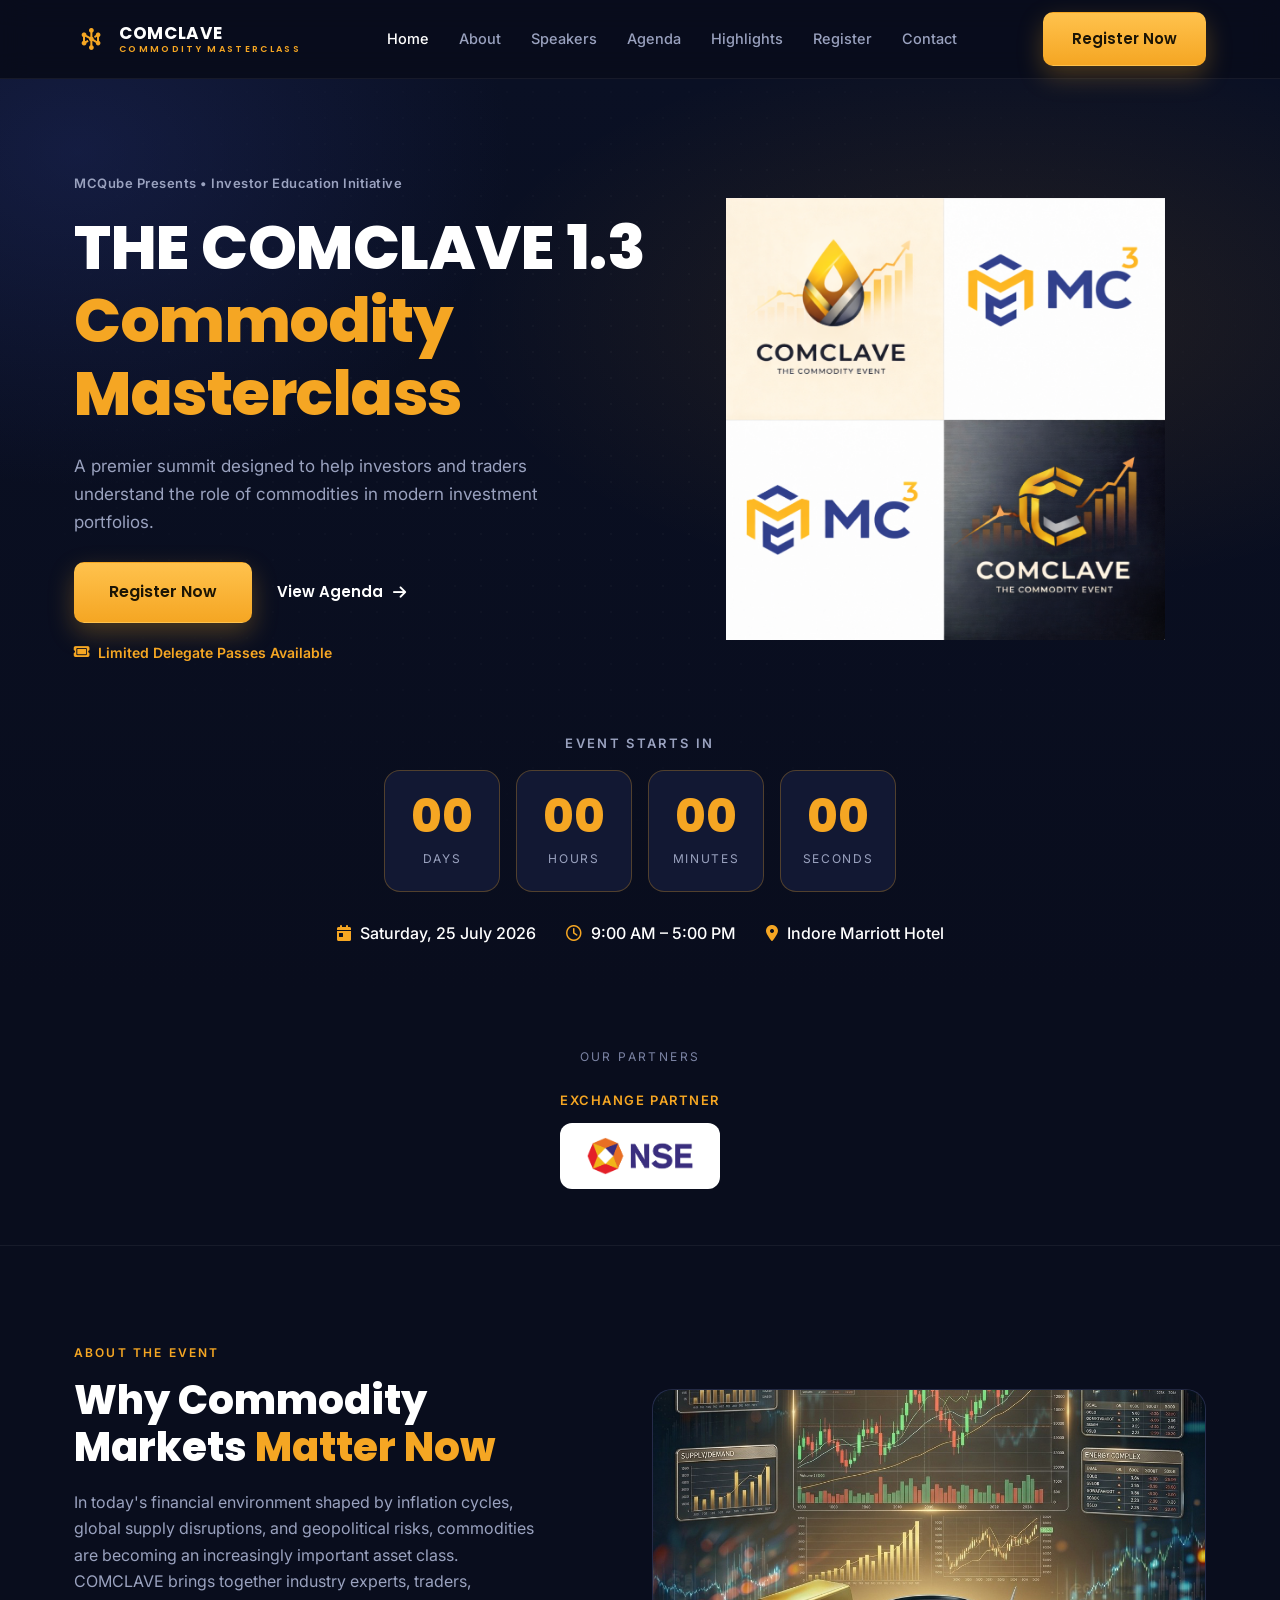
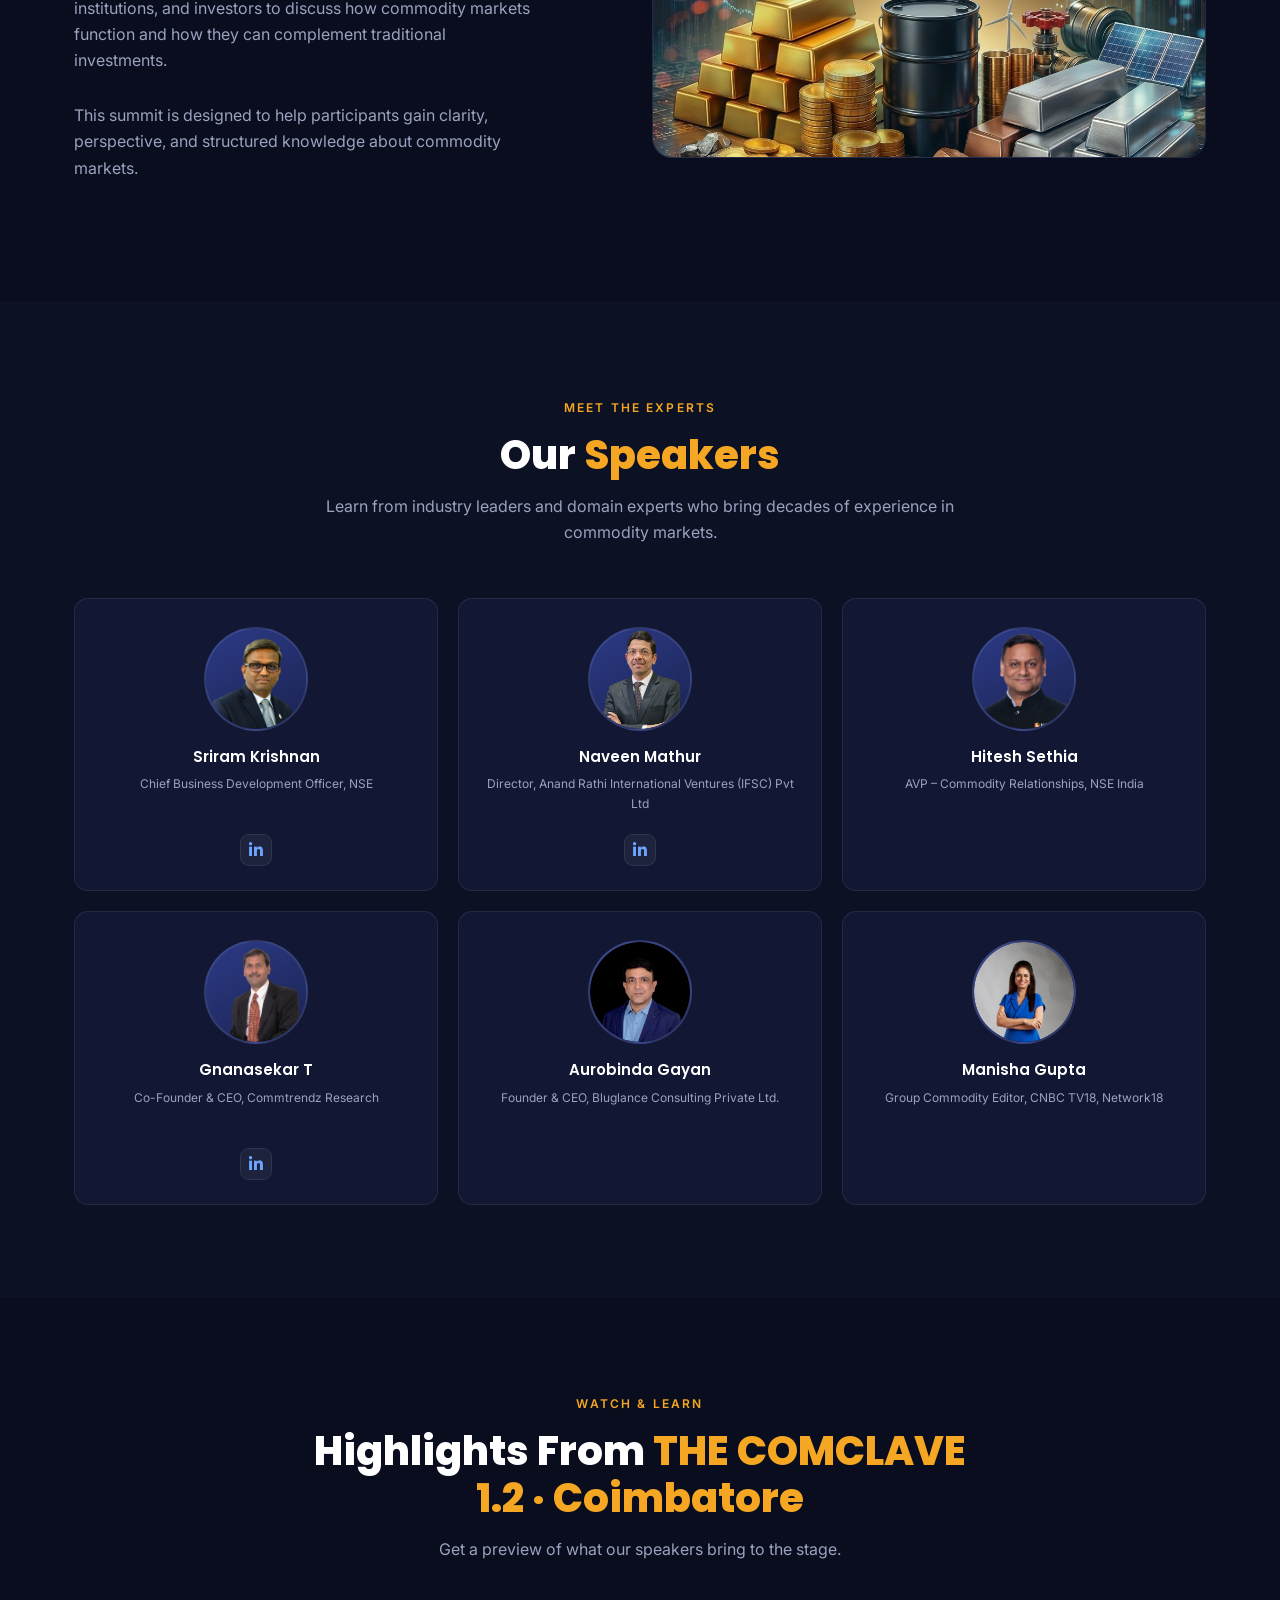
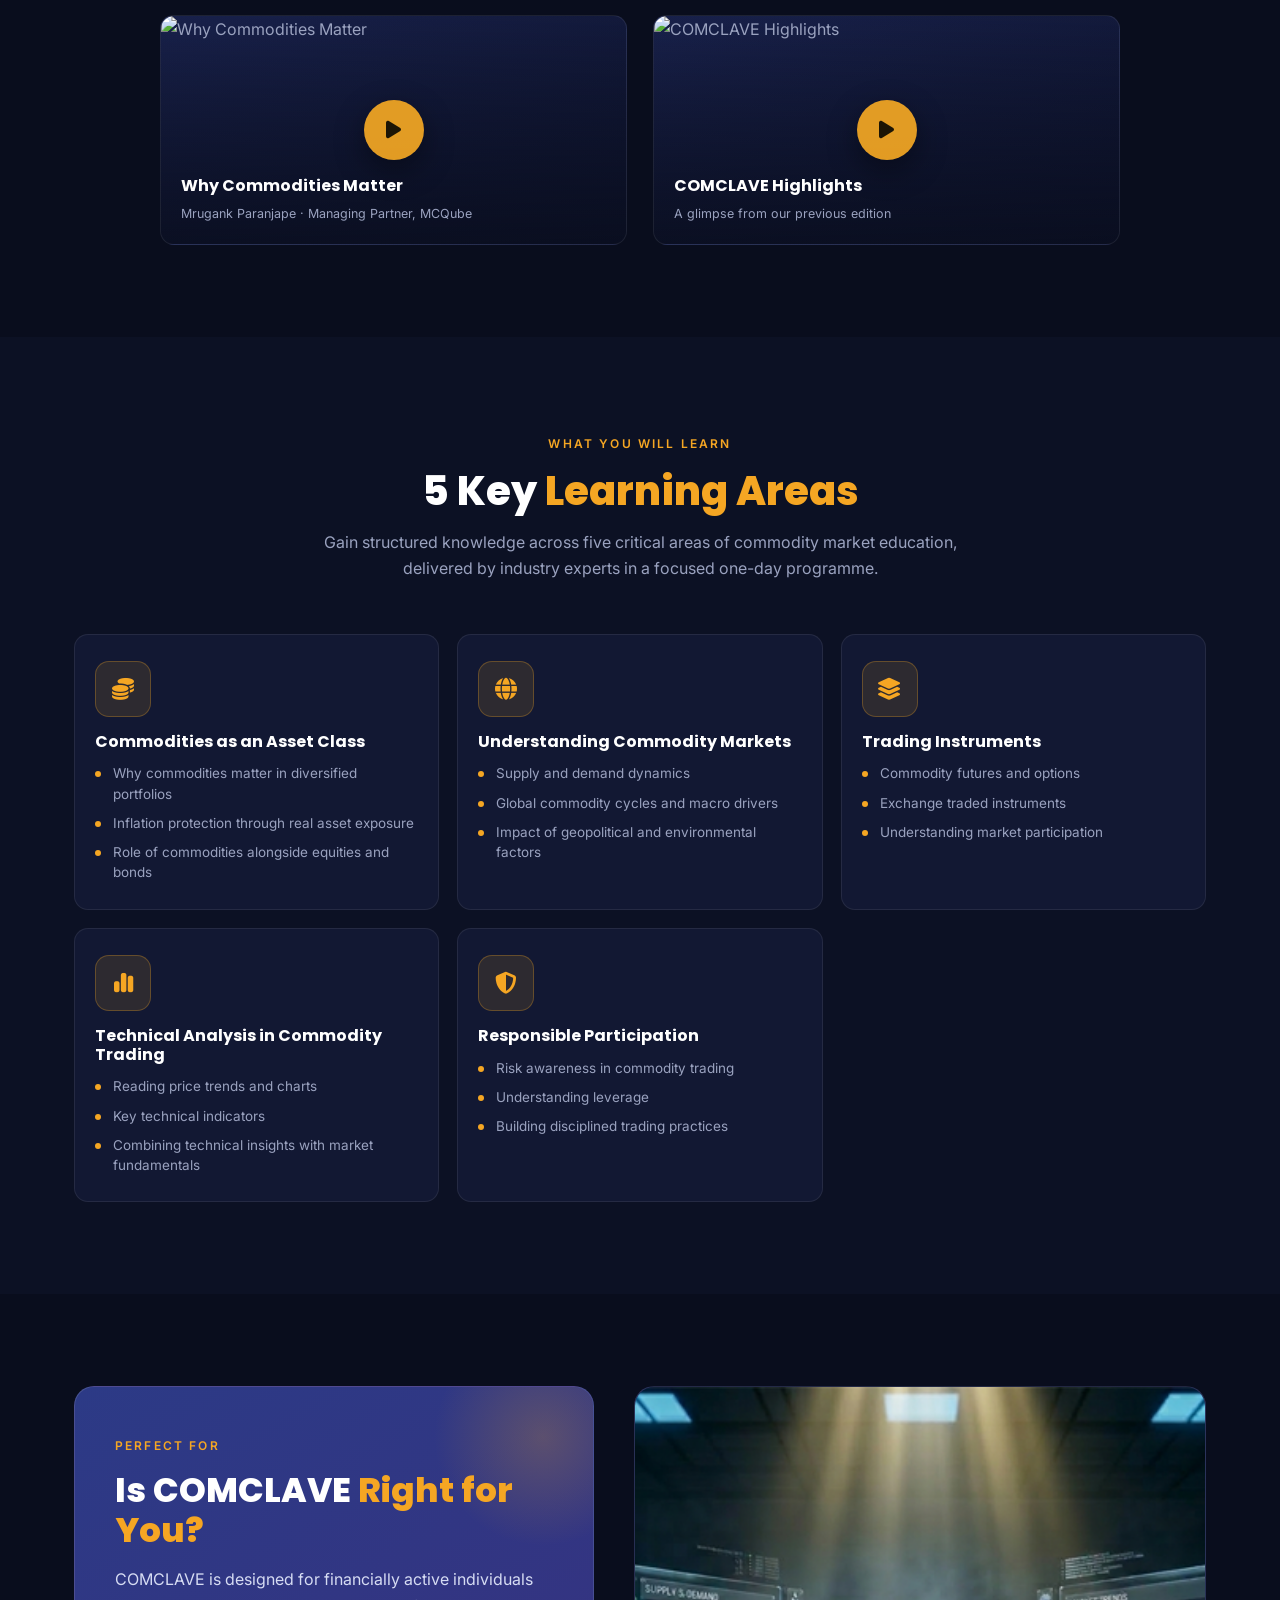
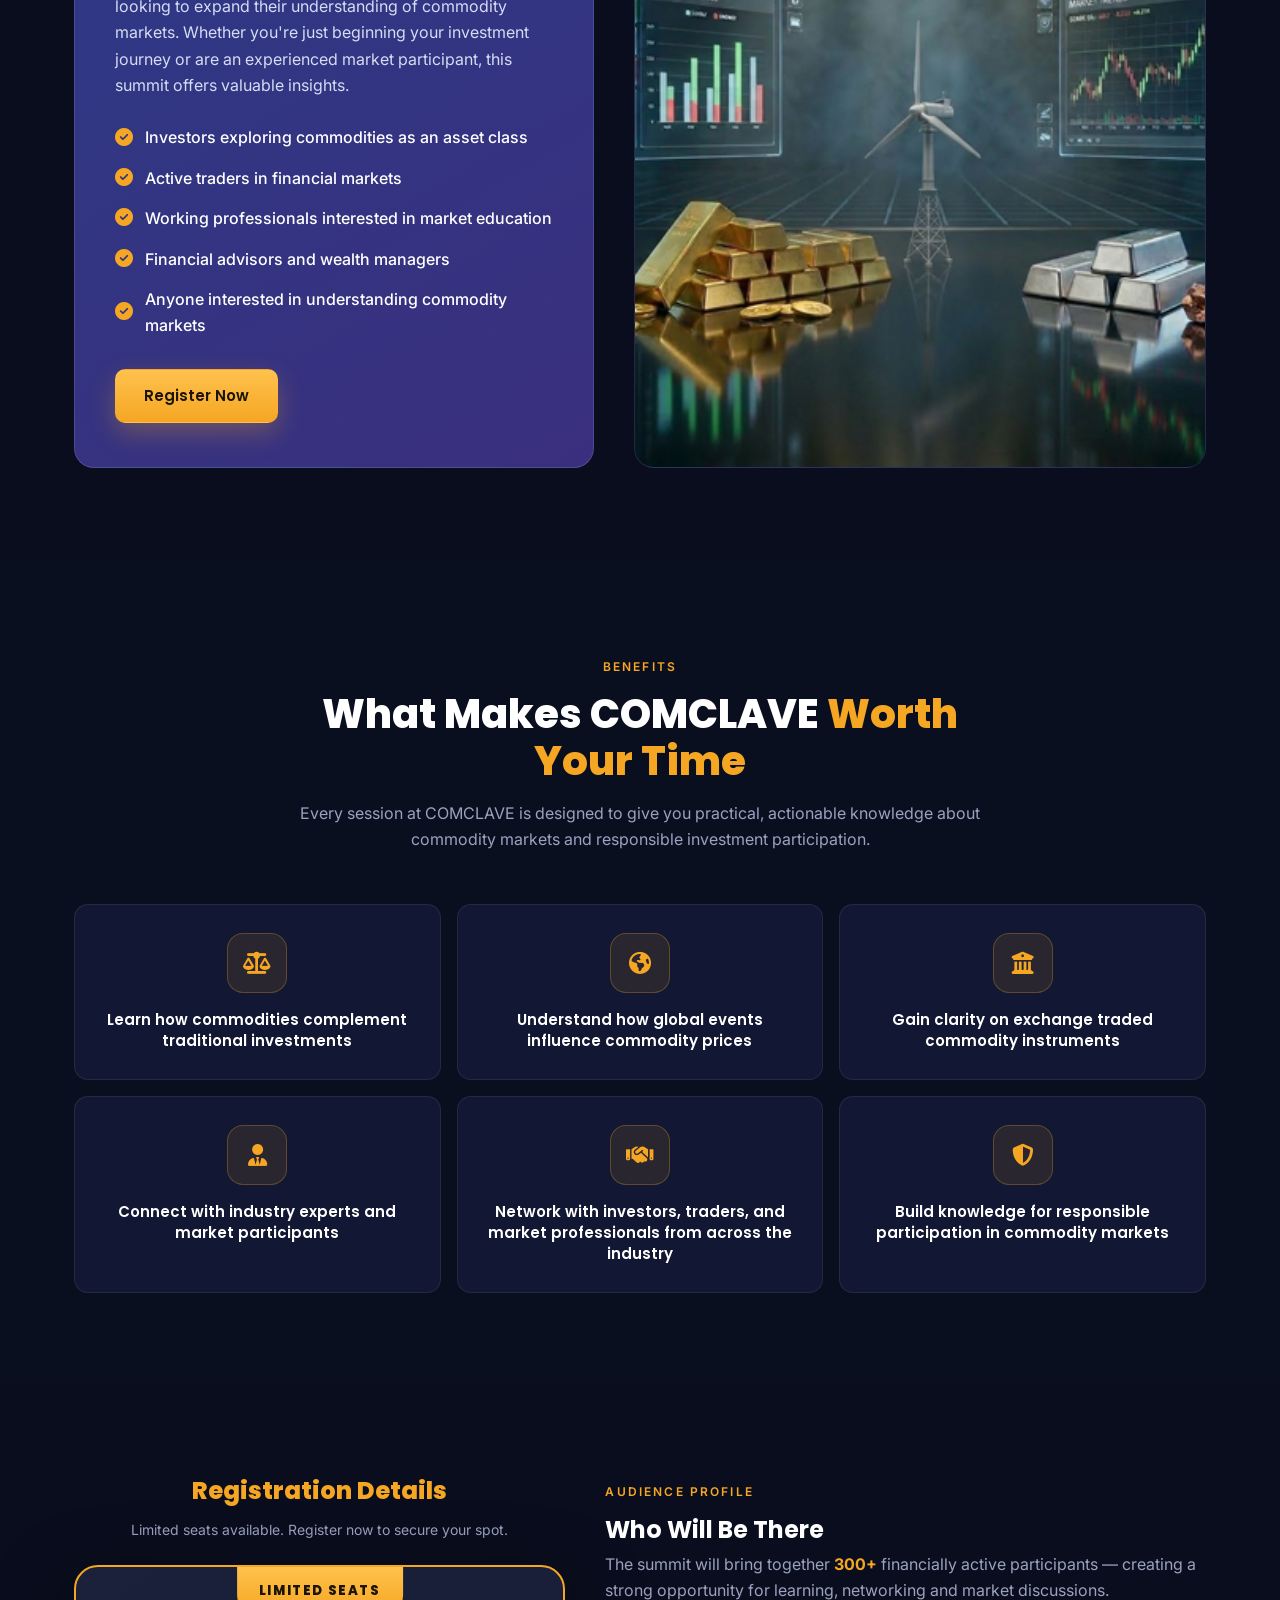
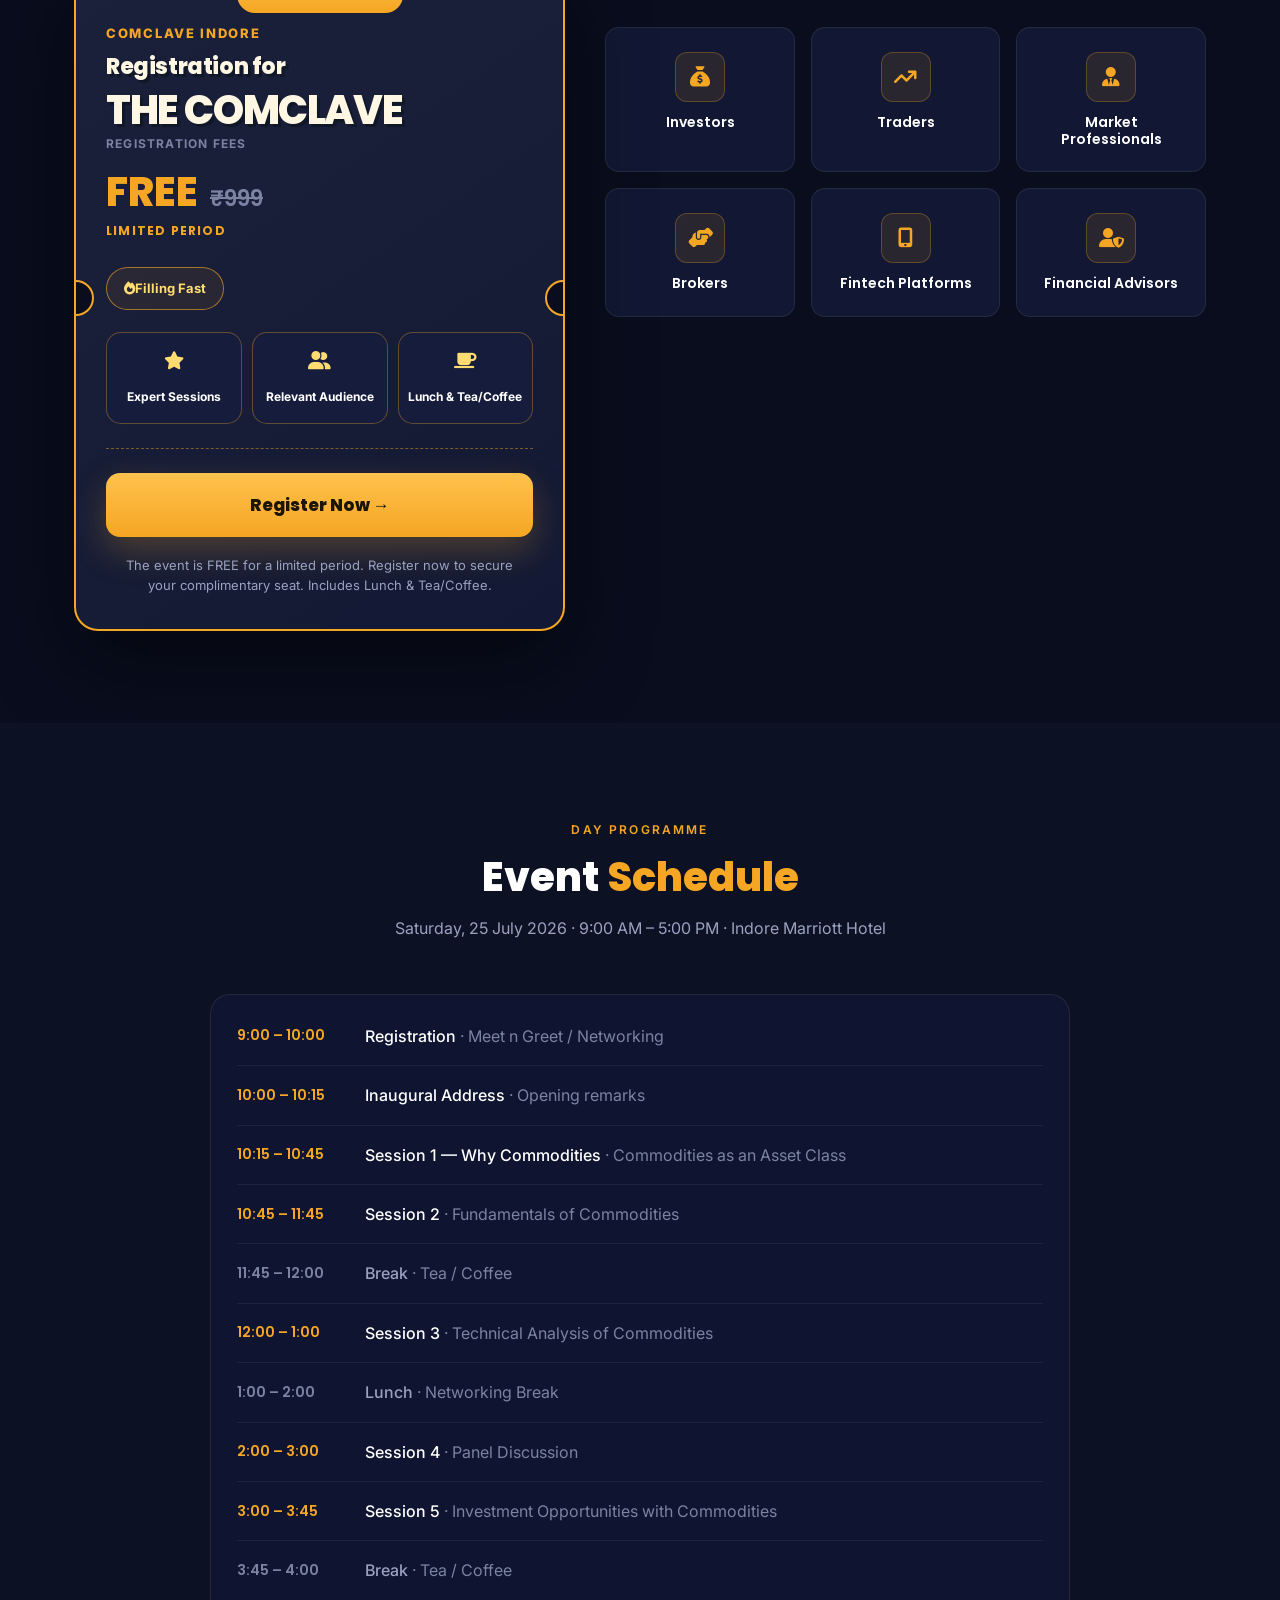
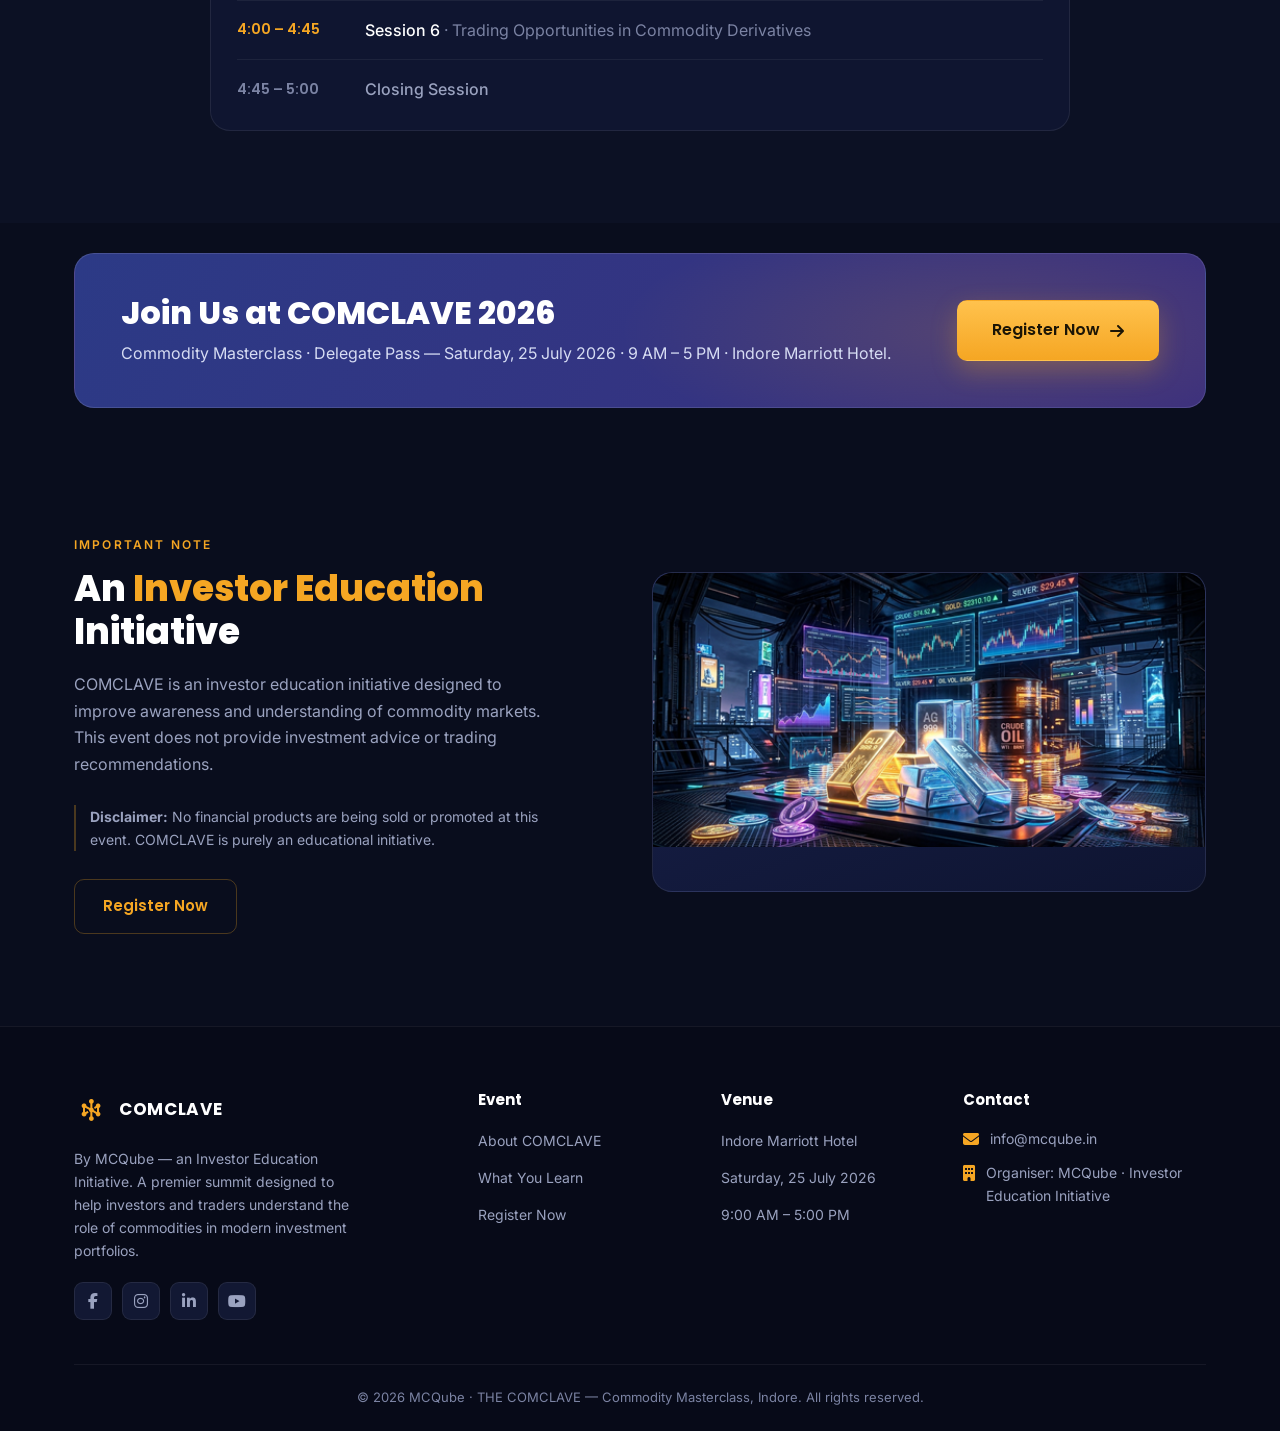
==== commit 956f58de: "COMCLAVE 1.3 (Indore) site + repo reorganization - New single-page site at repo root (index.html, cs" ====
--- a/index.html
+++ b/index.html
@@ -1,920 +1,463 @@
 <!DOCTYPE html>
-<html lang="en" data-bs-theme="dark">
+<html lang="en">
 
 <head>
-  <title>COMCLAVE Indore — Free Commodity Trading Masterclass | 25 July 2026</title>
   <meta charset="UTF-8">
-  <meta http-equiv="X-UA-Compatible" content="IE=edge">
   <meta name="viewport" content="width=device-width, initial-scale=1.0">
-
-  <!-- Sites meta Data -->
-  <meta name="application-name" content="COMCLAVE Indore — Free Commodity Trading Masterclass">
-  <meta name="author" content="MCQube">
-  <meta name="keywords"
-    content="COMCLAVE, Indore, commodity trading, masterclass, MCX, NCDEX, NSE, gold, crude oil, agri commodities, MCQube, free event">
+  <title>THE COMCLAVE 1.3 — Commodity Masterclass | Indore · 25 July 2026</title>
   <meta name="description"
-    content="Free, full-day commodity market masterclass in Indore. Learn gold, crude oil & agri-market trends from market experts. 25 July 2026. Limited seats — register free.">
-
-  <!-- OG meta data -->
-  <meta property="og:title" content="COMCLAVE Indore — Free Commodity Trading Masterclass | 25 July 2026">
-  <meta property="og:site_name" content="COMCLAVE">
-  <meta property="og:url" content="https://comclave.mcqube.in/">
-  <link rel="canonical" href="https://comclave.mcqube.in/">
-  <meta property="og:description"
-    content="A free, full-day commodity market masterclass in Indore — gold, crude oil and agri-commodities, explained by market experts. 25 July 2026 at the Indore Marriott Hotel. Limited seats.">
-  <meta property="og:type" content="website">
-  <meta property="og:image" content="https://comclave.mcqube.in/assets/images/logo/comclave-logos.png">
-
-  <!-- Twitter card -->
-  <meta name="twitter:card" content="summary_large_image">
-  <meta name="twitter:title" content="COMCLAVE Indore — Free Commodity Trading Masterclass | 25 July 2026">
-  <meta name="twitter:description"
-    content="A free, full-day commodity market masterclass in Indore — gold, crude oil and agri-commodities, explained by market experts. 25 July 2026 at the Indore Marriott Hotel.">
-  <meta name="twitter:image" content="https://comclave.mcqube.in/assets/images/logo/comclave-logos.png">
-
-  <link rel="shortcut icon" href="assets/images/favicon.png" type="image/x-icon">
-
-  <link rel="stylesheet" href="assets/css/bootstrap.min.css">
-  <link rel="stylesheet" href="assets/css/aos.css">
-  <link rel="stylesheet" href="assets/css/all.min.css">
-  <link rel="stylesheet" href="assets/css/swiper-bundle.min.css">
-
-  <!-- main css for template -->
-  <link rel="stylesheet" href="assets/css/style.css">
-  <!-- COMCLAVE dark-only overrides -->
-  <link rel="stylesheet" href="assets/css/comclave.css">
+    content="THE COMCLAVE 1.3 — a premier commodity masterclass by MCQube. Saturday, 25 July 2026, 9 AM – 5 PM at Indore Marriott Hotel. Free for a limited period. Learn from top market experts.">
+
+  <link rel="icon" type="image/png" href="assets/images/logo/comclave-logos.png">
+  <link rel="preconnect" href="https://fonts.googleapis.com">
+  <link rel="preconnect" href="https://fonts.gstatic.com" crossorigin>
+  <link href="https://fonts.googleapis.com/css2?family=Inter:wght@400;500;600&family=Poppins:wght@500;600;700;800&display=swap"
+    rel="stylesheet">
+  <link rel="stylesheet" href="https://cdnjs.cloudflare.com/ajax/libs/font-awesome/6.5.2/css/all.min.css">
+  <link rel="stylesheet" href="css/style.css">
 </head>
 
-<body class="home-4" id="top">
-
-  <!-- ===============>> Preloader start here <<================= -->
-  <div class="preloader">
-    <img src="assets/images/logo/comclave-logos.png" alt="COMCLAVE">
-  </div>
-  <!-- ===============>> Preloader end here <<================= -->
-
-
-  <!-- ===============>> Header section start here <<================= -->
-  <header class="header-section header-section--style4">
-    <div class="header-bottom">
-      <div class="container">
-        <div class="header-wrapper">
-          <div class="logo">
-            <a href="#top" aria-label="COMCLAVE home">
-              <img src="assets/images/logo/comclave-logos.png" alt="COMCLAVE — The Commodity Event">
-            </a>
+<body id="home">
+
+  <!-- ===================== NAV ===================== -->
+  <header class="nav" id="nav">
+    <div class="container nav__inner">
+      <a href="#home" class="brand">
+        <span class="brand__mark"><i class="fa-solid fa-hexagon-nodes"></i></span>
+        <span class="brand__text">COMCLAVE<small>COMMODITY MASTERCLASS</small></span>
+      </a>
+      <nav class="nav__links">
+        <a href="#home" class="is-active">Home</a>
+        <a href="#about">About</a>
+        <a href="#speakers">Speakers</a>
+        <a href="#schedule">Agenda</a>
+        <a href="#highlights">Highlights</a>
+        <a href="#pricing">Register</a>
+        <a href="#contact">Contact</a>
+      </nav>
+      <div class="nav__right">
+        <a href="https://kaizenevents.live/register/the-comclave-indore" target="_blank" rel="noopener" class="btn btn--gold">Register
+          Now</a>
+        <button class="nav__toggle" id="navToggle" aria-label="Menu"><i class="fa-solid fa-bars"></i></button>
+      </div>
+    </div>
+  </header>
+
+  <!-- ===================== HERO ===================== -->
+  <section class="hero">
+    <div class="container">
+      <div class="hero__inner">
+        <div class="hero__copy">
+          <p class="hero__presents">MCQube Presents • Investor Education Initiative</p>
+          <h1 class="hero__title"><span class="hero__title-l1">THE COMCLAVE 1.3</span><span>Commodity Masterclass</span></h1>
+          <p class="hero__sub">A premier summit designed to help investors and traders understand the role of
+            commodities in modern investment portfolios.</p>
+          <div class="hero__cta">
+            <a href="https://kaizenevents.live/register/the-comclave-indore" target="_blank" rel="noopener"
+              class="btn btn--gold btn--lg">Register Now</a>
+            <a href="#schedule" class="btn btn--text">View Agenda <i class="fa-solid fa-arrow-right"></i></a>
           </div>
-          <div class="menu-area">
-            <ul class="menu menu--style2">
-              <li><a href="#about">About</a></li>
-              <li><a href="#why">Why Attend</a></li>
-              <li><a href="#agenda">Agenda</a></li>
-              <li><a href="#speakers">Speakers</a></li>
-              <li><a href="#faq">FAQ</a></li>
-            </ul>
+          <p class="hero__passes"><i class="fa-solid fa-ticket"></i> Limited Delegate Passes Available</p>
+        </div>
+        <div class="hero__art">
+          <div class="hero__art-frame hero__art-frame--logo">
+            <img src="assets/images/logo/comclave-logos.png" alt="THE COMCLAVE — Commodity Masterclass">
           </div>
-          <div class="header-action">
-            <div class="menu-area">
-              <div class="header-btn">
-                <a href="https://kaizenevents.live/register/the-comclave-indore" target="_blank"
-                  rel="noopener noreferrer" class="trk-btn trk-btn--border trk-btn--primary">
-                  <span>Register Free</span>
-                </a>
+        </div>
+      </div>
+
+      <!-- countdown timer (moved above the date / time / venue) -->
+      <div class="hero__timer">
+        <span class="hero__timer-label">Event Starts In</span>
+        <div class="countdown" aria-label="Countdown to COMCLAVE Indore on 25 July 2026">
+          <div class="countdown__unit"><span class="countdown__num" id="cd-days">00</span><span class="countdown__lbl">Days</span></div>
+          <div class="countdown__unit"><span class="countdown__num" id="cd-hours">00</span><span class="countdown__lbl">Hours</span></div>
+          <div class="countdown__unit"><span class="countdown__num" id="cd-mins">00</span><span class="countdown__lbl">Minutes</span></div>
+          <div class="countdown__unit"><span class="countdown__num" id="cd-secs">00</span><span class="countdown__lbl">Seconds</span></div>
+        </div>
+      </div>
+
+      <!-- date / time / venue as plain text -->
+      <p class="hero__eventmeta">
+        <span><i class="fa-solid fa-calendar-day"></i> Saturday, 25 July 2026</span>
+        <span><i class="fa-regular fa-clock"></i> 9:00 AM – 5:00 PM</span>
+        <span><i class="fa-solid fa-location-dot"></i> Indore Marriott Hotel</span>
+      </p>
+    </div>
+  </section>
+
+  <!-- ===================== PARTNERS ROW ===================== -->
+  <section class="partners">
+    <div class="container">
+      <span class="partners__label">Our Partners</span>
+      <div class="partners__row">
+        <div class="partners__item">
+          <span class="partners__tier">Exchange Partner</span>
+          <div class="logo-chip-lg"><img src="assets/images/partners/nse-logo.png" alt="NSE"></div>
+        </div>
+      </div>
+    </div>
+  </section>
+
+  <!-- ===================== ABOUT / WHY ===================== -->
+  <section class="section why" id="about">
+    <div class="container">
+      <div class="why__grid">
+        <div class="why__content">
+          <span class="sec-head__eyebrow">About the Event</span>
+          <h2>Why Commodity Markets <span class="gold">Matter Now</span></h2>
+          <p>In today's financial environment shaped by inflation cycles, global supply disruptions, and geopolitical
+            risks, commodities are becoming an increasingly important asset class. COMCLAVE brings together industry
+            experts, traders, institutions, and investors to discuss how commodity markets function and how they can
+            complement traditional investments.</p>
+          <p>This summit is designed to help participants gain clarity, perspective, and structured knowledge about
+            commodity markets.</p>
+        </div>
+        <div class="why__art">
+          <img src="assets/images/photos/about-event.png" alt="Commodity markets and charts">
+        </div>
+      </div>
+    </div>
+  </section>
+
+  <!-- ===================== SPEAKERS ===================== -->
+  <section class="section section--soft" id="speakers">
+    <div class="container">
+      <div class="sec-head">
+        <span class="sec-head__eyebrow">Meet the Experts</span>
+        <h2 class="sec-head__title">Our <span class="gold">Speakers</span></h2>
+        <p class="sec-head__sub">Learn from industry leaders and domain experts who bring decades of experience in
+          commodity markets.</p>
+      </div>
+      <div class="spk-grid">
+        <article class="spk">
+          <div class="spk__photo"><img src="assets/images/speakers/sriram-krishnan.png" alt="Sriram Krishnan"></div>
+          <div class="spk__name">Sriram Krishnan</div>
+          <div class="spk__role">Chief Business Development Officer, NSE</div>
+          <a class="spk__li" href="https://www.linkedin.com/in/profileofsriramkrishnan/" target="_blank" rel="noopener"><i class="fa-brands fa-linkedin-in"></i></a>
+        </article>
+        <article class="spk">
+          <div class="spk__photo"><img src="assets/images/speakers/naveen-mathur.png" alt="Naveen Mathur"></div>
+          <div class="spk__name">Naveen Mathur</div>
+          <div class="spk__role">Director, Anand Rathi International Ventures (IFSC) Pvt Ltd</div>
+          <a class="spk__li" href="https://www.linkedin.com/in/naveen-mathur-48661b9/" target="_blank" rel="noopener"><i class="fa-brands fa-linkedin-in"></i></a>
+        </article>
+        <article class="spk">
+          <div class="spk__photo"><img src="assets/images/speakers/hitesh-sethia.png" alt="Hitesh Sethia"></div>
+          <div class="spk__name">Hitesh Sethia</div>
+          <div class="spk__role">AVP – Commodity Relationships, NSE India</div>
+        </article>
+        <article class="spk">
+          <div class="spk__photo"><img src="assets/images/speakers/gnanasekar-thiagarajan.png" alt="Gnanasekar T"></div>
+          <div class="spk__name">Gnanasekar T</div>
+          <div class="spk__role">Co-Founder &amp; CEO, Commtrendz Research</div>
+          <a class="spk__li" href="https://www.linkedin.com/in/gnanasekar-t-64194a5/" target="_blank" rel="noopener"><i class="fa-brands fa-linkedin-in"></i></a>
+        </article>
+        <article class="spk">
+          <div class="spk__photo"><img src="assets/images/speakers/aurobinda-gayan.png" alt="Aurobinda Gayan"></div>
+          <div class="spk__name">Aurobinda Gayan</div>
+          <div class="spk__role">Founder &amp; CEO, Bluglance Consulting Private Ltd.</div>
+        </article>
+        <article class="spk">
+          <div class="spk__photo"><img src="assets/images/speakers/manisha-gupta.png" alt="Manisha Gupta"></div>
+          <div class="spk__name">Manisha Gupta</div>
+          <div class="spk__role">Group Commodity Editor, CNBC TV18, Network18</div>
+        </article>
+      </div>
+    </div>
+  </section>
+
+  <!-- ===================== HIGHLIGHTS ===================== -->
+  <section class="section" id="highlights">
+    <div class="container">
+      <div class="sec-head">
+        <span class="sec-head__eyebrow">Watch &amp; Learn</span>
+        <h2 class="sec-head__title">Highlights From <span class="gold">THE COMCLAVE 1.2 · Coimbatore</span></h2>
+        <p class="sec-head__sub">Get a preview of what our speakers bring to the stage.</p>
+      </div>
+      <div class="hl__grid">
+        <a class="hl-video" href="https://www.youtube.com/watch?v=RmBdJaZYdKY" target="_blank" rel="noopener">
+          <img src="https://img.youtube.com/vi/RmBdJaZYdKY/hqdefault.jpg" alt="Why Commodities Matter">
+          <span class="hl-video__play"><i class="fa-solid fa-play"></i></span>
+          <span class="hl-video__cap"><b>Why Commodities Matter</b><span>Mrugank Paranjape · Managing Partner, MCQube</span></span>
+        </a>
+        <a class="hl-video" href="https://www.youtube.com/watch?v=hJPa-Z2jIwo" target="_blank" rel="noopener">
+          <img src="https://img.youtube.com/vi/hJPa-Z2jIwo/hqdefault.jpg" alt="COMCLAVE Highlights">
+          <span class="hl-video__play"><i class="fa-solid fa-play"></i></span>
+          <span class="hl-video__cap"><b>COMCLAVE Highlights</b><span>A glimpse from our previous edition</span></span>
+        </a>
+      </div>
+    </div>
+  </section>
+
+  <!-- ===================== LEARNING AREAS ===================== -->
+  <section class="section section--soft" id="learn">
+    <div class="container">
+      <div class="sec-head">
+        <span class="sec-head__eyebrow">What You Will Learn</span>
+        <h2 class="sec-head__title">5 Key <span class="gold">Learning Areas</span></h2>
+        <p class="sec-head__sub">Gain structured knowledge across five critical areas of commodity market education,
+          delivered by industry experts in a focused one-day programme.</p>
+      </div>
+      <div class="learn-grid">
+        <div class="learn-card">
+          <div class="learn-card__icon"><i class="fa-solid fa-coins"></i></div>
+          <h4>Commodities as an Asset Class</h4>
+          <ul class="learn-card__list">
+            <li>Why commodities matter in diversified portfolios</li>
+            <li>Inflation protection through real asset exposure</li>
+            <li>Role of commodities alongside equities and bonds</li>
+          </ul>
+        </div>
+        <div class="learn-card">
+          <div class="learn-card__icon"><i class="fa-solid fa-globe"></i></div>
+          <h4>Understanding Commodity Markets</h4>
+          <ul class="learn-card__list">
+            <li>Supply and demand dynamics</li>
+            <li>Global commodity cycles and macro drivers</li>
+            <li>Impact of geopolitical and environmental factors</li>
+          </ul>
+        </div>
+        <div class="learn-card">
+          <div class="learn-card__icon"><i class="fa-solid fa-layer-group"></i></div>
+          <h4>Trading Instruments</h4>
+          <ul class="learn-card__list">
+            <li>Commodity futures and options</li>
+            <li>Exchange traded instruments</li>
+            <li>Understanding market participation</li>
+          </ul>
+        </div>
+        <div class="learn-card">
+          <div class="learn-card__icon"><i class="fa-solid fa-chart-simple"></i></div>
+          <h4>Technical Analysis in Commodity Trading</h4>
+          <ul class="learn-card__list">
+            <li>Reading price trends and charts</li>
+            <li>Key technical indicators</li>
+            <li>Combining technical insights with market fundamentals</li>
+          </ul>
+        </div>
+        <div class="learn-card">
+          <div class="learn-card__icon"><i class="fa-solid fa-shield-halved"></i></div>
+          <h4>Responsible Participation</h4>
+          <ul class="learn-card__list">
+            <li>Risk awareness in commodity trading</li>
+            <li>Understanding leverage</li>
+            <li>Building disciplined trading practices</li>
+          </ul>
+        </div>
+      </div>
+    </div>
+  </section>
+
+  <!-- ===================== FIT (Perfect For) ===================== -->
+  <section class="section">
+    <div class="container">
+      <div class="fit__grid">
+        <div class="fit__card">
+          <span class="sec-head__eyebrow">Perfect For</span>
+          <h2>Is COMCLAVE <span class="gold">Right for You?</span></h2>
+          <p>COMCLAVE is designed for financially active individuals looking to expand their understanding of commodity
+            markets. Whether you're just beginning your investment journey or are an experienced market participant,
+            this summit offers valuable insights.</p>
+          <ul class="fit__list">
+            <li><i class="fa-solid fa-circle-check"></i> Investors exploring commodities as an asset class</li>
+            <li><i class="fa-solid fa-circle-check"></i> Active traders in financial markets</li>
+            <li><i class="fa-solid fa-circle-check"></i> Working professionals interested in market education</li>
+            <li><i class="fa-solid fa-circle-check"></i> Financial advisors and wealth managers</li>
+            <li><i class="fa-solid fa-circle-check"></i> Anyone interested in understanding commodity markets</li>
+          </ul>
+          <a href="https://kaizenevents.live/register/the-comclave-indore" target="_blank" rel="noopener" class="btn btn--gold">Register Now</a>
+        </div>
+        <div class="fit__art">
+          <img src="assets/images/photos/perfect-for.png" alt="Commodity trading dashboards">
+        </div>
+      </div>
+    </div>
+  </section>
+
+  <!-- ===================== WORTH (Benefits) ===================== -->
+  <section class="section section--band">
+    <div class="container">
+      <div class="sec-head">
+        <span class="sec-head__eyebrow">Benefits</span>
+        <h2 class="sec-head__title">What Makes COMCLAVE <span class="gold">Worth Your Time</span></h2>
+        <p class="sec-head__sub">Every session at COMCLAVE is designed to give you practical, actionable knowledge about
+          commodity markets and responsible investment participation.</p>
+      </div>
+      <div class="worth-grid">
+        <div class="worth-item"><div class="worth-item__icon"><i class="fa-solid fa-scale-balanced"></i></div><h4>Learn how commodities complement traditional investments</h4></div>
+        <div class="worth-item"><div class="worth-item__icon"><i class="fa-solid fa-earth-americas"></i></div><h4>Understand how global events influence commodity prices</h4></div>
+        <div class="worth-item"><div class="worth-item__icon"><i class="fa-solid fa-building-columns"></i></div><h4>Gain clarity on exchange traded commodity instruments</h4></div>
+        <div class="worth-item"><div class="worth-item__icon"><i class="fa-solid fa-user-tie"></i></div><h4>Connect with industry experts and market participants</h4></div>
+        <div class="worth-item"><div class="worth-item__icon"><i class="fa-solid fa-handshake"></i></div><h4>Network with investors, traders, and market professionals from across the industry</h4></div>
+        <div class="worth-item"><div class="worth-item__icon"><i class="fa-solid fa-shield-halved"></i></div><h4>Build knowledge for responsible participation in commodity markets</h4></div>
+      </div>
+    </div>
+  </section>
+
+  <!-- ===================== REGISTRATION (ticket) + WHO ===================== -->
+  <section class="section" id="pricing">
+    <div class="container">
+      <div class="plan-grid">
+        <div class="reg-ticket-wrap">
+          <h3 class="reg-ticket__heading">Registration Details</h3>
+          <p class="reg-ticket__subheading">Limited seats available. Register now to secure your spot.</p>
+          <div class="reg-ticket" aria-label="THE COMCLAVE registration details">
+            <div class="reg-ticket__tab">Limited Seats</div>
+            <p class="reg-ticket__eyebrow">COMCLAVE Indore</p>
+            <h4 class="reg-ticket__title">
+              <span class="reg-ticket__title-top">Registration for</span>
+              <span class="reg-ticket__title-main">THE COMCLAVE</span>
+            </h4>
+            <div class="reg-ticket__feeslabel">Registration Fees</div>
+            <div class="reg-ticket__price"><span class="free">FREE</span><s>₹999</s><small>Limited Period</small></div>
+            <div class="reg-ticket__pill"><i class="fa-solid fa-fire"></i> Filling Fast</div>
+            <div class="reg-ticket__features">
+              <div class="reg-ticket__feature">
+                <span class="reg-ticket__icon"><i class="fa-solid fa-star"></i></span>
+                <strong>Expert Sessions</strong>
               </div>
-
-              <!-- toggle icons -->
-              <div class="header-bar d-lg-none header-bar--style2">
-                <span></span>
-                <span></span>
-                <span></span>
+              <div class="reg-ticket__feature">
+                <span class="reg-ticket__icon"><i class="fa-solid fa-user-group"></i></span>
+                <strong>Relevant Audience</strong>
+              </div>
+              <div class="reg-ticket__feature">
+                <span class="reg-ticket__icon"><i class="fa-solid fa-mug-saucer"></i></span>
+                <strong>Lunch &amp; Tea/Coffee</strong>
               </div>
             </div>
+            <hr class="reg-ticket__divider">
+            <a href="https://kaizenevents.live/register/the-comclave-indore" target="_blank" rel="noopener"
+              class="reg-ticket__btn">Register Now →</a>
+            <p class="reg-ticket__note">The event is FREE for a limited period. Register now to secure your complimentary
+              seat. Includes Lunch &amp; Tea/Coffee.</p>
           </div>
         </div>
-      </div>
-    </div>
-  </header>
-  <!-- ===============>> Header section end here <<================= -->
-
-
-  <!-- ===============>> Banner / Hero section start here <<================= -->
-  <section class="banner banner--style4 bg--cover cc-hero" id="home"
-    style="background-image:url(assets/images/banner/home4/1.png)">
-    <div class="container">
-      <div class="banner__wrapper">
-        <div class="row justify-content-center">
-          <div class="col-md-11 col-lg-10 justify-content-center">
-            <div class="banner__content text-center" data-aos="fade-up" data-aos-duration="800">
-              <span class="cc-eyebrow"><i class="fa-solid fa-bolt"></i> Free Commodity Trading Masterclass · Indore ·
-                25 July 2026</span>
-              <h1>COMCLAVE Indore<br>The Commodity Masterclass<br><span class="cc-accent">Now 100% Free</span></h1>
-              <p class="cc-sub">Join traders, investors and business owners from across Indore for a full day of
-                practical commodity market education — gold, crude oil, agri-commodities and the global trends that move
-                them. Hosted by MCQube. Free registration. Seats are limited.</p>
-
-              <div class="cc-badges">
-                <span class="cc-badge"><i class="fa-solid fa-calendar-day"></i> 25 July 2026</span>
-                <span class="cc-badge"><i class="fa-regular fa-clock"></i> 9 AM – 5 PM</span>
-                <span class="cc-badge"><i class="fa-solid fa-location-dot"></i> Indore Marriott Hotel</span>
-                <span class="cc-badge cc-badge--free"><i class="fa-solid fa-ticket"></i> Free Entry</span>
-                <span class="cc-badge"><i class="fa-solid fa-users"></i> Limited Seats</span>
-              </div>
-
-              <div class="cc-countdown" data-aos="fade-up" data-aos-duration="900"
-                aria-label="Countdown to COMCLAVE Indore on 25 July 2026">
-                <span class="cc-countdown__label"><span class="cc-countdown__live">Event starts in</span></span>
-                <div class="cc-countdown__units">
-                  <div class="cc-countdown__unit"><span class="cc-countdown__num" id="cd-days">00</span><span
-                      class="cc-countdown__lbl">Days</span></div>
-                  <span class="cc-countdown__sep">:</span>
-                  <div class="cc-countdown__unit"><span class="cc-countdown__num" id="cd-hours">00</span><span
-                      class="cc-countdown__lbl">Hours</span></div>
-                  <span class="cc-countdown__sep">:</span>
-                  <div class="cc-countdown__unit"><span class="cc-countdown__num" id="cd-mins">00</span><span
-                      class="cc-countdown__lbl">Minutes</span></div>
-                  <span class="cc-countdown__sep">:</span>
-                  <div class="cc-countdown__unit"><span class="cc-countdown__num" id="cd-secs">00</span><span
-                      class="cc-countdown__lbl">Seconds</span></div>
-                </div>
-              </div>
-
-              <div class="banner__content-btn btn-group justify-content-center">
-                <a href="https://kaizenevents.live/register/the-comclave-indore" target="_blank"
-                  rel="noopener noreferrer" class="trk-btn trk-btn--primary trk-btn--arrow">Register Free — Save My
-                  Seat</a>
-
-                <a href="https://www.youtube.com/watch?v=RmBdJaZYdKY" class="playbtn" data-fslightbox>
-                  <span class="playbtn__thumb"><i class="fa-solid fa-play"></i></span>
-                  <span class="playbtn__content">Watch: Why Commodities Matter</span>
-                </a>
-              </div>
-
-              <p class="cc-microcopy">No fees. No catch. Just real market knowledge.</p>
-              <p class="cc-venue"><i class="fa-solid fa-location-dot"></i>
-                <a href="https://www.google.com/maps/search/?api=1&query=Indore+Marriott+Hotel+Vijay+Nagar+Indore"
-                  target="_blank" rel="noopener noreferrer">Indore Marriott Hotel, H-2, Scheme No. 54, Meghdoot Garden,
-                  Vijay Nagar, Indore, Madhya Pradesh 452010</a>
-              </p>
-            </div>
+        <div class="who">
+          <span class="sec-head__eyebrow">Audience Profile</span>
+          <h3>Who Will Be There</h3>
+          <p>The summit will bring together <strong class="gold">300+</strong> financially active participants —
+            creating a strong opportunity for learning, networking and market discussions.</p>
+          <div class="who-grid">
+            <div class="who-card"><div class="who-card__icon"><i class="fa-solid fa-sack-dollar"></i></div><h4>Investors</h4></div>
+            <div class="who-card"><div class="who-card__icon"><i class="fa-solid fa-arrow-trend-up"></i></div><h4>Traders</h4></div>
+            <div class="who-card"><div class="who-card__icon"><i class="fa-solid fa-user-tie"></i></div><h4>Market Professionals</h4></div>
+            <div class="who-card"><div class="who-card__icon"><i class="fa-solid fa-handshake-angle"></i></div><h4>Brokers</h4></div>
+            <div class="who-card"><div class="who-card__icon"><i class="fa-solid fa-mobile-screen-button"></i></div><h4>Fintech Platforms</h4></div>
+            <div class="who-card"><div class="who-card__icon"><i class="fa-solid fa-user-shield"></i></div><h4>Financial Advisors</h4></div>
           </div>
         </div>
       </div>
     </div>
-    <div class="banner__shape">
-      <span class="banner__shape-item banner__shape-item--1"><img src="assets/images/banner/home1/4.png" alt=""></span>
-      <span class="banner__shape-item banner__shape-item--5"><img src="assets/images/banner/home4/2.png" alt=""></span>
-    </div>
-  </section>
-  <!-- ===============>> Banner / Hero section end here <<================= -->
-
-
-  <!-- ===============>> Counter / quick stats start here <<================= -->
-  <div class="counter padding-top padding-bottom cc-counter">
-    <div class="container">
-      <div class="row justify-content-center">
-        <div class="col-md-11 col-lg-10">
-          <div class="row g-3">
-            <div class="col-sm-6 col-lg-3">
-              <div class="counter__item" data-aos="fade-up" data-aos-duration="800">
-                <div class="counter__item-inner">
-                  <span class="cc-counter__icon"><i class="fa-solid fa-microphone-lines"></i></span>
-                  <h3><span class="purecounter" data-purecounter-start="0" data-purecounter-end="6">6</span></h3>
-                  <p>Expert speakers on stage</p>
-                </div>
-              </div>
-            </div>
-            <div class="col-sm-6 col-lg-3">
-              <div class="counter__item" data-aos="fade-up" data-aos-duration="1000">
-                <div class="counter__item-inner">
-                  <span class="cc-counter__icon"><i class="fa-regular fa-clock"></i></span>
-                  <h3><span class="purecounter" data-purecounter-start="0" data-purecounter-end="8">8</span> hrs</h3>
-                  <p>Full day, 9 AM – 5 PM</p>
-                </div>
-              </div>
-            </div>
-            <div class="col-sm-6 col-lg-3">
-              <div class="counter__item" data-aos="fade-up" data-aos-duration="1100">
-                <div class="counter__item-inner">
-                  <span class="cc-counter__icon"><i class="fa-solid fa-graduation-cap"></i></span>
-                  <h3><span class="purecounter" data-purecounter-start="0" data-purecounter-end="100">100</span>%</h3>
-                  <p>Free to attend</p>
-                </div>
-              </div>
-            </div>
-            <div class="col-sm-6 col-lg-3">
-              <div class="counter__item" data-aos="fade-up" data-aos-duration="1200">
-                <div class="counter__item-inner">
-                  <span class="cc-counter__icon"><i class="fa-solid fa-location-dot"></i></span>
-                  <h3><span class="cc-gold">1</span> day</h3>
-                  <p>Live in Indore</p>
-                </div>
-              </div>
-            </div>
+  </section>
+
+  <!-- ===================== SCHEDULE ===================== -->
+  <section class="section section--soft" id="schedule">
+    <div class="container">
+      <div class="sec-head">
+        <span class="sec-head__eyebrow">Day Programme</span>
+        <h2 class="sec-head__title">Event <span class="gold">Schedule</span></h2>
+        <p class="sec-head__sub">Saturday, 25 July 2026 · 9:00 AM – 5:00 PM · Indore Marriott Hotel</p>
+      </div>
+      <div class="sched__grid">
+        <div class="sched__list">
+          <div class="sched__row"><span class="sched__time">9:00 – 10:00</span><span class="sched__title">Registration <i>· Meet n Greet / Networking</i></span></div>
+          <div class="sched__row"><span class="sched__time">10:00 – 10:15</span><span class="sched__title">Inaugural Address <i>· Opening remarks</i></span></div>
+          <div class="sched__row"><span class="sched__time">10:15 – 10:45</span><span class="sched__title">Session 1 — Why Commodities <i>· Commodities as an Asset Class</i></span></div>
+          <div class="sched__row"><span class="sched__time">10:45 – 11:45</span><span class="sched__title">Session 2 <i>· Fundamentals of Commodities</i></span></div>
+          <div class="sched__row sched__row--break"><span class="sched__time">11:45 – 12:00</span><span class="sched__title">Break <i>· Tea / Coffee</i></span></div>
+          <div class="sched__row"><span class="sched__time">12:00 – 1:00</span><span class="sched__title">Session 3 <i>· Technical Analysis of Commodities</i></span></div>
+          <div class="sched__row sched__row--break"><span class="sched__time">1:00 – 2:00</span><span class="sched__title">Lunch <i>· Networking Break</i></span></div>
+          <div class="sched__row"><span class="sched__time">2:00 – 3:00</span><span class="sched__title">Session 4 <i>· Panel Discussion</i></span></div>
+          <div class="sched__row"><span class="sched__time">3:00 – 3:45</span><span class="sched__title">Session 5 <i>· Investment Opportunities with Commodities</i></span></div>
+          <div class="sched__row sched__row--break"><span class="sched__time">3:45 – 4:00</span><span class="sched__title">Break <i>· Tea / Coffee</i></span></div>
+          <div class="sched__row"><span class="sched__time">4:00 – 4:45</span><span class="sched__title">Session 6 <i>· Trading Opportunities in Commodity Derivatives</i></span></div>
+          <div class="sched__row sched__row--break"><span class="sched__time">4:45 – 5:00</span><span class="sched__title">Closing Session</span></div>
+        </div>
+      </div>
+    </div>
+  </section>
+
+  <!-- ===================== CTA BAND ===================== -->
+  <section class="cta-band">
+    <div class="container">
+      <div class="cta-band__inner">
+        <div class="cta-band__text">
+          <h2>Join Us at COMCLAVE 2026</h2>
+          <p>Commodity Masterclass · Delegate Pass — Saturday, 25 July 2026 · 9 AM – 5 PM · Indore Marriott Hotel.</p>
+        </div>
+        <a href="https://kaizenevents.live/register/the-comclave-indore" target="_blank" rel="noopener" class="btn btn--gold btn--lg">Register Now <i class="fa-solid fa-arrow-right"></i></a>
+      </div>
+    </div>
+  </section>
+
+  <!-- ===================== INITIATIVE ===================== -->
+  <section class="section" id="initiative">
+    <div class="container">
+      <div class="init__grid">
+        <div class="init__content">
+          <span class="sec-head__eyebrow">Important Note</span>
+          <h2>An <span class="gold">Investor Education</span> Initiative</h2>
+          <p>COMCLAVE is an investor education initiative designed to improve awareness and understanding of commodity
+            markets. This event does not provide investment advice or trading recommendations.</p>
+          <p class="init__disclaimer"><strong>Disclaimer:</strong> No financial products are being sold or promoted at
+            this event. COMCLAVE is purely an educational initiative.</p>
+          <a href="https://kaizenevents.live/register/the-comclave-indore" target="_blank" rel="noopener" class="btn btn--outline">Register Now</a>
+        </div>
+        <div class="init__art">
+          <img src="assets/images/photos/call-img.png" alt="Commodity trading and markets">
+        </div>
+      </div>
+    </div>
+  </section>
+
+  <!-- ===================== FOOTER ===================== -->
+  <footer class="footer" id="contact">
+    <div class="container">
+      <div class="footer__top">
+        <div class="footer__brand">
+          <a href="#home" class="brand">
+            <span class="brand__mark"><i class="fa-solid fa-hexagon-nodes"></i></span>
+            <span class="brand__text">COMCLAVE</span>
+          </a>
+          <p>By MCQube — an Investor Education Initiative. A premier summit designed to help investors and traders
+            understand the role of commodities in modern investment portfolios.</p>
+          <div class="footer__social">
+            <a href="https://www.facebook.com/mcqube1/" target="_blank" rel="noopener" aria-label="Facebook"><i class="fa-brands fa-facebook-f"></i></a>
+            <a href="https://www.instagram.com/mcqube" target="_blank" rel="noopener" aria-label="Instagram"><i class="fa-brands fa-instagram"></i></a>
+            <a href="https://www.linkedin.com/company/mcqube/" target="_blank" rel="noopener" aria-label="LinkedIn"><i class="fa-brands fa-linkedin-in"></i></a>
+            <a href="https://www.youtube.com/@mcqube" target="_blank" rel="noopener" aria-label="YouTube"><i class="fa-brands fa-youtube"></i></a>
           </div>
         </div>
-      </div>
-    </div>
-  </div>
-  <!-- ===============>> Counter / quick stats end here <<================= -->
-
-
-  <!-- ===============>> About / Trust bar start here <<================= -->
-  <section class="about about--style3 padding-top padding-bottom bg-color" id="about">
-    <div class="container">
-      <div class="about__wrapper">
-        <div class="row g-5 align-items-center">
-          <div class="col-md-5">
-            <div class="cc-about__visual" data-aos="fade-right" data-aos-duration="800">
-              <img src="assets/images/logo/comclave-logos.png" alt="COMCLAVE — The Commodity Event">
-              <div class="cc-about__chips">
-                <span>Pune</span><span>Coimbatore</span><span>Indore — Next</span>
-              </div>
-            </div>
-          </div>
-          <div class="col-md-7">
-            <div class="about__content" data-aos="fade-left" data-aos-duration="800">
-              <span class="cc-section-tag">Presented by MCQube</span>
-              <h2>The next stop on the <span>COMCLAVE</span> series</h2>
-              <p class="mb-3">COMCLAVE is brought to you by <strong>MCQube</strong> — a capital markets advisory working
-                with exchanges, brokers and financial institutions across India. This is the next stop on the COMCLAVE
-                series, following earlier editions in Pune and Coimbatore.</p>
-              <p class="mb-4">This edition brings faculty from <strong>NSE</strong>,
-                <strong>CNBC-TV18 / Network18</strong>, and leading commodity research and advisory firms — practical,
-                honest market education, not textbook theory.
-              </p>
-              <a href="#speakers" class="trk-btn trk-btn--border trk-btn--primary">Meet the Faculty</a>
-            </div>
-          </div>
-        </div>
-      </div>
-    </div>
-  </section>
-  <!-- ===============>> About / Trust bar end here <<================= -->
-
-
-  <!-- ===============>> Sponsors / partners start here <<================= -->
-  <section class="padding-top padding-bottom bg-color-7 cc-sponsors">
-    <div class="section-header section-header--max65">
-      <span class="cc-section-tag">Partners</span>
-      <h2 class="mb-10 mt-minus-5">In association with <span>India's markets</span></h2>
-      <p>COMCLAVE brings together partners and faculty from across India's commodity-market ecosystem.</p>
-    </div>
-    <div class="container">
-      <div class="cc-sponsors__grid" data-aos="fade-up" data-aos-duration="900">
-        <div class="cc-sponsor-chip"><img src="assets/images/client/nse-logo.png" alt="NSE"></div>
-        <div class="cc-sponsor-chip"><img src="assets/images/client/aditya-birla-hero.png" alt="Aditya Birla Money">
-        </div>
-        <div class="cc-sponsor-chip"><img src="assets/images/client/anand-rathi-logo.jpeg" alt="Anand Rathi"></div>
-        <div class="cc-sponsor-chip"><img src="assets/images/client/gopocket-logo.png" alt="GoPocket"></div>
-      </div>
-    </div>
-  </section>
-  <!-- ===============>> Sponsors / partners end here <<================= -->
-
-
-  <!-- ===============>> Why attend (service cards) start here <<================= -->
-  <section class="service padding-top padding-bottom cc-why" id="why">
-    <div class="section-header section-header--max50">
-      <span class="cc-section-tag">Why attend</span>
-      <h2 class="mb-10 mt-minus-5">What you'll <span class="style2">walk away</span> with</h2>
-      <p>A full day of practical commodity market education — built for people who want to actually use it.</p>
-    </div>
-    <div class="container">
-      <div class="service__wrapper">
-        <div class="row g-4 align-items-stretch">
-          <div class="col-sm-6 col-lg-4">
-            <div class="service__item service__item--style2" data-aos="fade-up" data-aos-duration="800">
-              <div class="service__item-inner text-center">
-                <div class="service__item-thumb"><i class="fa-solid fa-chart-line"></i></div>
-                <div class="service__item-content">
-                  <h5>How prices really move</h5>
-                  <p class="mb-0">Understand what actually drives gold, crude oil and agri-commodity prices — global
-                    supply chains, geopolitics and sentiment — in plain language, not textbook jargon.</p>
-                </div>
-              </div>
-            </div>
-          </div>
-          <div class="col-sm-6 col-lg-4">
-            <div class="service__item service__item--style2" data-aos="fade-up" data-aos-duration="950">
-              <div class="service__item-inner text-center">
-                <div class="service__item-thumb"><i class="fa-solid fa-compass-drafting"></i></div>
-                <div class="service__item-content">
-                  <h5>A trade-ready framework</h5>
-                  <p class="mb-0">Not just theory. Walk away with a practical, trade-ready framework you can apply the
-                    same week.</p>
-                </div>
-              </div>
-            </div>
-          </div>
-          <div class="col-sm-6 col-lg-4">
-            <div class="service__item service__item--style2" data-aos="fade-up" data-aos-duration="1100">
-              <div class="service__item-inner text-center">
-                <div class="service__item-thumb"><i class="fa-solid fa-user-tie"></i></div>
-                <div class="service__item-content">
-                  <h5>Learn from practitioners</h5>
-                  <p class="mb-0">Insights from working commodity market professionals who live in these markets — not
-                    generic motivational speakers.</p>
-                </div>
-              </div>
-            </div>
-          </div>
-          <div class="col-sm-6 col-lg-4">
-            <div class="service__item service__item--style2" data-aos="fade-up" data-aos-duration="800">
-              <div class="service__item-inner text-center">
-                <div class="service__item-thumb"><i class="fa-solid fa-handshake"></i></div>
-                <div class="service__item-content">
-                  <h5>Network in Indore</h5>
-                  <p class="mb-0">Connect with serious traders, investors and business owners with real commodity
-                    exposure — textiles, gold &amp; jewellery, agri-trade.</p>
-                </div>
-              </div>
-            </div>
-          </div>
-          <div class="col-sm-6 col-lg-4">
-            <div class="service__item service__item--style2" data-aos="fade-up" data-aos-duration="950">
-              <div class="service__item-inner text-center">
-                <div class="service__item-thumb"><i class="fa-solid fa-gift"></i></div>
-                <div class="service__item-content">
-                  <h5>Completely free</h5>
-                  <p class="mb-0">A full day of market education at zero cost to you. No entry fee, no hidden charges
-                    and
-                    no sales pitch in disguise.</p>
-                </div>
-              </div>
-            </div>
-          </div>
-          <div class="col-sm-6 col-lg-4">
-            <div class="service__item service__item--style2" data-aos="fade-up" data-aos-duration="1100">
-              <div class="service__item-inner text-center">
-                <div class="service__item-thumb"><i class="fa-solid fa-seedling"></i></div>
-                <div class="service__item-content">
-                  <h5>Beginners welcome</h5>
-                  <p class="mb-0">Real investor education with no prior trading experience required. Come curious — and
-                    bring a notebook.</p>
-                </div>
-              </div>
-            </div>
-          </div>
-        </div>
-      </div>
-    </div>
-    <div class="service__shape">
-      <span class="service__shape-item service__shape-item--2"><img src="assets/images/icon/shape/1.png" alt=""></span>
-      <span class="service__shape-item service__shape-item--3"><img src="assets/images/icon/shape/2.png" alt=""></span>
-    </div>
-  </section>
-  <!-- ===============>> Why attend end here <<================= -->
-
-
-  <!-- ===============>> Agenda start here <<================= -->
-  <section class="padding-top padding-bottom bg-color-7" id="agenda">
-    <div class="section-header section-header--max65">
-      <span class="cc-section-tag">The day, hour by hour</span>
-      <h2 class="mb-10 mt-minus-5">Agenda — <span>25 July 2026</span></h2>
-      <p>One full day, nine sessions and plenty of networking. Doors open at 9 AM.</p>
-    </div>
-    <div class="container">
-      <div class="cc-agenda__wrap" data-aos="fade-up" data-aos-duration="900">
-        <div class="cc-agenda__row">
-          <div class="cc-agenda__time">9:00 – 9:30 AM</div>
-          <div>
-            <h3 class="cc-agenda__title">Registration &amp; Welcome</h3>
-            <p class="cc-agenda__desc">Check-in, networking, and seating.</p>
-          </div>
-        </div>
-        <div class="cc-agenda__row">
-          <div class="cc-agenda__time">9:30 – 10:00 AM</div>
-          <div>
-            <h3 class="cc-agenda__title">Opening Remarks</h3>
-            <p class="cc-agenda__desc">Setting the stage for the day with MCQube.</p>
-          </div>
-        </div>
-        <div class="cc-agenda__row">
-          <div class="cc-agenda__time">10:00 – 11:15 AM</div>
-          <div>
-            <h3 class="cc-agenda__title">Reading the Gold &amp; Crude Oil Market</h3>
-            <p class="cc-agenda__desc">What actually moves prices, and how to read the signals before the crowd does.
-            </p>
-          </div>
-        </div>
-        <div class="cc-agenda__row cc-agenda__row--break">
-          <div class="cc-agenda__time">11:15 – 11:30 AM</div>
-          <div>
-            <h3 class="cc-agenda__title">Networking Break</h3>
-          </div>
-        </div>
-        <div class="cc-agenda__row">
-          <div class="cc-agenda__time">11:30 AM – 12:45 PM</div>
-          <div>
-            <h3 class="cc-agenda__title">Global Supply Chains &amp; Commodity Prices</h3>
-            <p class="cc-agenda__desc">How geopolitics, currency swings and trade policy ripple into commodity prices —
-              and your portfolio.</p>
-          </div>
-        </div>
-        <div class="cc-agenda__row cc-agenda__row--break">
-          <div class="cc-agenda__time">12:45 – 1:45 PM</div>
-          <div>
-            <h3 class="cc-agenda__title">Lunch</h3>
-          </div>
-        </div>
-        <div class="cc-agenda__row">
-          <div class="cc-agenda__time">1:45 – 3:00 PM</div>
-          <div>
-            <h3 class="cc-agenda__title">Building a Commodity Trading Plan</h3>
-            <p class="cc-agenda__desc">Practical risk management and position-sizing — and the mistakes that wipe out
-              new traders.</p>
-          </div>
-        </div>
-        <div class="cc-agenda__row cc-agenda__row--break">
-          <div class="cc-agenda__time">3:00 – 3:15 PM</div>
-          <div>
-            <h3 class="cc-agenda__title">Break</h3>
-          </div>
-        </div>
-        <div class="cc-agenda__row">
-          <div class="cc-agenda__time">3:15 – 4:30 PM</div>
-          <div>
-            <h3 class="cc-agenda__title">Live Q&amp;A With the Panel</h3>
-            <p class="cc-agenda__desc">Bring your own questions directly to the experts on stage.</p>
-          </div>
-        </div>
-        <div class="cc-agenda__row">
-          <div class="cc-agenda__time">4:30 – 5:00 PM</div>
-          <div>
-            <h3 class="cc-agenda__title">Closing &amp; Networking</h3>
-            <p class="cc-agenda__desc">Final takeaways and informal networking before you head out.</p>
-          </div>
-        </div>
-      </div>
-    </div>
-  </section>
-  <!-- ===============>> Agenda end here <<================= -->
-
-
-  <!-- ===============>> Who should attend start here <<================= -->
-  <section class="padding-top padding-bottom" id="audience">
-    <div class="section-header section-header--max65">
-      <span class="cc-section-tag">Who should attend</span>
-      <h2 class="mb-10 mt-minus-5">Built for <span>serious market participants</span></h2>
-      <p>If commodities are part of your trading, your business or your learning journey, this day is for you.</p>
-    </div>
-    <div class="container">
-      <div class="cc-audience__grid" data-aos="fade-up" data-aos-duration="900">
-        <div class="cc-audience__card">
-          <i class="fa-solid fa-chart-line"></i>
-          <p>Active traders on <strong>MCX, NCDEX &amp; NSE</strong> commodity segments.</p>
-        </div>
-        <div class="cc-audience__card">
-          <i class="fa-solid fa-briefcase"></i>
-          <p>Business owners with commodity exposure — <strong>textiles, gold / jewellery, agri-trade</strong>.</p>
-        </div>
-        <div class="cc-audience__card">
-          <i class="fa-solid fa-user-tie"></i>
-          <p>Working professionals exploring <strong>commodities as an investment avenue</strong>.</p>
-        </div>
-        <div class="cc-audience__card">
-          <i class="fa-solid fa-graduation-cap"></i>
-          <p>Anyone who wants <strong>real investor education</strong> — no prior trading experience required.</p>
-        </div>
-      </div>
-    </div>
-  </section>
-  <!-- ===============>> Who should attend end here <<================= -->
-
-
-  <!-- ===============>> Speakers start here <<================= -->
-  <section class="team padding-top padding-bottom bg-color cc-speakers" id="speakers">
-    <div class="section-header section-header--max65">
-      <span class="cc-section-tag">Speakers</span>
-      <h2 class="mb-10 mt-minus-5">Meet your <span>Indore faculty</span></h2>
-      <p>Working market professionals from across India's exchanges, broking and commodity-research world.</p>
-    </div>
-    <div class="container">
-      <div class="team__wrapper">
-        <div class="row g-4 justify-content-center">
-          <div class="col-sm-6 col-lg-4 col-xl-4">
-            <div class="team__item team__item--shape" data-aos="fade-up" data-aos-duration="800">
-              <div class="team__item-inner team__item-inner--shape">
-                <div class="team__item-thumb team__item-thumb--style1">
-                  <img src="assets/images/team/sriram-krishnan.png" alt="Sriram Krishnan">
-                </div>
-                <div class="team__item-content team__item-content--style1">
-                  <div class="team__item-author team__item-author--style1">
-                    <div class="team__item-authorinfo">
-                      <h6 class="mb-1">Sriram Krishnan</h6>
-                      <p class="mb-0">Chief Business Development Officer, NSE</p>
-                    </div>
-                  </div>
-                </div>
-              </div>
-            </div>
-          </div>
-          <div class="col-sm-6 col-lg-4 col-xl-4">
-            <div class="team__item team__item--shape" data-aos="fade-up" data-aos-duration="900">
-              <div class="team__item-inner team__item-inner--shape">
-                <div class="team__item-thumb team__item-thumb--style1">
-                  <img src="assets/images/team/naveen-mathur.png" alt="Naveen Mathur">
-                </div>
-                <div class="team__item-content team__item-content--style1">
-                  <div class="team__item-author team__item-author--style1">
-                    <div class="team__item-authorinfo">
-                      <h6 class="mb-1">Naveen Mathur</h6>
-                      <p class="mb-0">Director, Anand Rathi International Ventures (IFSC) Pvt Ltd</p>
-                    </div>
-                  </div>
-                </div>
-              </div>
-            </div>
-          </div>
-          <div class="col-sm-6 col-lg-4 col-xl-4">
-            <div class="team__item team__item--shape" data-aos="fade-up" data-aos-duration="1000">
-              <div class="team__item-inner team__item-inner--shape">
-                <div class="team__item-thumb team__item-thumb--style1">
-                  <img src="assets/images/team/hitesh-sethia.png" alt="Hitesh Sethia">
-                </div>
-                <div class="team__item-content team__item-content--style1">
-                  <div class="team__item-author team__item-author--style1">
-                    <div class="team__item-authorinfo">
-                      <h6 class="mb-1">Hitesh Sethia</h6>
-                      <p class="mb-0">AVP, Commodity Relationships, NSE India</p>
-                    </div>
-                  </div>
-                </div>
-              </div>
-            </div>
-          </div>
-          <div class="col-sm-6 col-lg-4 col-xl-4">
-            <div class="team__item team__item--shape" data-aos="fade-up" data-aos-duration="800">
-              <div class="team__item-inner team__item-inner--shape">
-                <div class="team__item-thumb team__item-thumb--style1">
-                  <img src="assets/images/team/gnanasekar-thiagarajan.png" alt="Gnanasekar T">
-                </div>
-                <div class="team__item-content team__item-content--style1">
-                  <div class="team__item-author team__item-author--style1">
-                    <div class="team__item-authorinfo">
-                      <h6 class="mb-1">Gnanasekar T</h6>
-                      <p class="mb-0">Co-Founder &amp; CEO, Commtrendz Research</p>
-                    </div>
-                  </div>
-                </div>
-              </div>
-            </div>
-          </div>
-          <div class="col-sm-6 col-lg-4 col-xl-4">
-            <div class="team__item team__item--shape" data-aos="fade-up" data-aos-duration="900">
-              <div class="team__item-inner team__item-inner--shape">
-                <div class="team__item-thumb team__item-thumb--style1">
-                  <img src="assets/images/team/aurobinda-gayan.png" alt="Aurobinda Gayan">
-                </div>
-                <div class="team__item-content team__item-content--style1">
-                  <div class="team__item-author team__item-author--style1">
-                    <div class="team__item-authorinfo">
-                      <h6 class="mb-1">Aurobinda Gayan</h6>
-                      <p class="mb-0">Founder &amp; CEO, Bluglance Consulting Private Ltd.</p>
-                    </div>
-                  </div>
-                </div>
-              </div>
-            </div>
-          </div>
-          <div class="col-sm-6 col-lg-4 col-xl-4">
-            <div class="team__item team__item--shape" data-aos="fade-up" data-aos-duration="1000">
-              <div class="team__item-inner team__item-inner--shape">
-                <div class="team__item-thumb team__item-thumb--style1">
-                  <img src="assets/images/team/manisha-gupta.png" alt="Manisha Gupta">
-                </div>
-                <div class="team__item-content team__item-content--style1">
-                  <div class="team__item-author team__item-author--style1">
-                    <div class="team__item-authorinfo">
-                      <h6 class="mb-1">Manisha Gupta</h6>
-                      <p class="mb-0">Group Commodity Editor, CNBC-TV18, Network18</p>
-                    </div>
-                  </div>
-                </div>
-              </div>
-            </div>
-          </div>
-        </div>
-      </div>
-    </div>
-  </section>
-  <!-- ===============>> Speakers end here <<================= -->
-
-
-  <!-- ===============>> Previously at COMCLAVE (social proof) start here <<================= -->
-  <section class="padding-top padding-bottom" id="previously">
-    <div class="section-header section-header--max65">
-      <span class="cc-section-tag">Previously at COMCLAVE</span>
-      <h2 class="mb-10 mt-minus-5">Join a growing community of <span>commodity traders</span></h2>
-      <p>A look back at earlier COMCLAVE editions in Pune and Coimbatore.</p>
-    </div>
-    <div class="container">
-      <div class="cc-videos__grid" data-aos="fade-up" data-aos-duration="900">
-        <div class="cc-video">
-          <div class="cc-video__media">
-            <iframe src="https://www.youtube.com/embed/RmBdJaZYdKY" title="Why Commodities Matter" loading="lazy"
-              allow="accelerometer; autoplay; clipboard-write; encrypted-media; gyroscope; picture-in-picture"
-              allowfullscreen></iframe>
-          </div>
-          <div class="cc-video__cap"><strong>Why Commodities Matter</strong><span>Mrugank Paranjape · MCQube</span>
-          </div>
-        </div>
-        <div class="cc-video">
-          <div class="cc-video__media">
-            <iframe src="https://www.youtube.com/embed/hJPa-Z2jIwo?si=8SKiRzxGiStNKxZa"
-              title="THE COMCLAVE 1.1 — Event Highlights, Pune" loading="lazy"
-              allow="accelerometer; autoplay; clipboard-write; encrypted-media; gyroscope; picture-in-picture; web-share"
-              referrerpolicy="strict-origin-when-cross-origin" allowfullscreen></iframe>
-          </div>
-          <div class="cc-video__cap"><strong>COMCLAVE 1.1 — Event Highlights</strong><span>Pune · 18 April 2026</span>
-          </div>
-        </div>
-      </div>
-    </div>
-  </section>
-  <!-- ===============>> Previously at COMCLAVE end here <<================= -->
-
-  <!-- ===============>> FAQ start here <<================= -->
-  <section class="faq padding-top padding-bottom of-hidden" id="faq">
-    <div class="section-header section-header--max65">
-      <span class="cc-section-tag">Good to know</span>
-      <h2 class="mb-10 mt-minus-5"><span>Frequently</span> asked questions</h2>
-      <p>Everything you need before you register. Still unsure? Reach out and we'll help.</p>
-    </div>
-    <div class="container">
-      <div class="faq__wrapper">
-        <div class="row g-5 align-items-start justify-content-between">
-          <div class="col-lg-7">
-            <div class="accordion accordion--style1" id="faqAccordion1" data-aos="fade-right" data-aos-duration="1000">
-              <div class="row">
-                <div class="col-12">
-                  <div class="accordion__item accordion-item">
-                    <div class="accordion__header accordion-header" id="faq1">
-                      <button class="accordion__button accordion-button" type="button" data-bs-toggle="collapse"
-                        data-bs-target="#faqBody1" aria-expanded="true" aria-controls="faqBody1">
-                        <span class="accordion__button-content">Is this really free?</span>
-                      </button>
-                    </div>
-                    <div id="faqBody1" class="accordion-collapse collapse show" aria-labelledby="faq1"
-                      data-bs-parent="#faqAccordion1">
-                      <div class="accordion__body accordion-body">
-                        <p class="mb-15">Yes — registration for COMCLAVE Indore is 100% free. There is no hidden fee at
-                          any stage.</p>
-                      </div>
-                    </div>
-                  </div>
-                </div>
-                <div class="col-12">
-                  <div class="accordion__item accordion-item">
-                    <div class="accordion__header accordion-header" id="faq2">
-                      <button class="accordion-button accordion__button collapsed" type="button"
-                        data-bs-toggle="collapse" data-bs-target="#faqBody2" aria-expanded="false"
-                        aria-controls="faqBody2">
-                        <span class="accordion__button-content">Do I need trading experience to attend?</span>
-                      </button>
-                    </div>
-                    <div id="faqBody2" class="accordion-collapse collapse" aria-labelledby="faq2"
-                      data-bs-parent="#faqAccordion1">
-                      <div class="accordion__body accordion-body">
-                        <p class="mb-15">No. The session is designed for both complete beginners and experienced
-                          traders.</p>
-                      </div>
-                    </div>
-                  </div>
-                </div>
-                <div class="col-12">
-                  <div class="accordion__item accordion-item">
-                    <div class="accordion__header accordion-header" id="faq3">
-                      <button class="accordion-button accordion__button collapsed" type="button"
-                        data-bs-toggle="collapse" data-bs-target="#faqBody3" aria-expanded="false"
-                        aria-controls="faqBody3">
-                        <span class="accordion__button-content">What should I bring?</span>
-                      </button>
-                    </div>
-                    <div id="faqBody3" class="accordion-collapse collapse" aria-labelledby="faq3"
-                      data-bs-parent="#faqAccordion1">
-                      <div class="accordion__body accordion-body">
-                        <p class="mb-15">Just yourself — and a notebook or laptop if you'd like to take notes.</p>
-                      </div>
-                    </div>
-                  </div>
-                </div>
-                <div class="col-12">
-                  <div class="accordion__item accordion-item">
-                    <div class="accordion__header accordion-header" id="faq4">
-                      <button class="accordion-button accordion__button collapsed" type="button"
-                        data-bs-toggle="collapse" data-bs-target="#faqBody4" aria-expanded="false"
-                        aria-controls="faqBody4">
-                        <span class="accordion__button-content">Will I get a certificate of participation?</span>
-                      </button>
-                    </div>
-                    <div id="faqBody4" class="accordion-collapse collapse" aria-labelledby="faq4"
-                      data-bs-parent="#faqAccordion1">
-                      <div class="accordion__body accordion-body">
-                        <p class="mb-15">COMCLAVE Indore is a free educational session. Certificate-of-participation
-                          details for this edition will be confirmed ahead of the event.</p>
-                      </div>
-                    </div>
-                  </div>
-                </div>
-                <div class="col-12">
-                  <div class="accordion__item accordion-item">
-                    <div class="accordion__header accordion-header" id="faq5">
-                      <button class="accordion-button accordion__button collapsed" type="button"
-                        data-bs-toggle="collapse" data-bs-target="#faqBody5" aria-expanded="false"
-                        aria-controls="faqBody5">
-                        <span class="accordion__button-content">Where exactly is the venue?</span>
-                      </button>
-                    </div>
-                    <div id="faqBody5" class="accordion-collapse collapse" aria-labelledby="faq5"
-                      data-bs-parent="#faqAccordion1">
-                      <div class="accordion__body accordion-body">
-                        <p class="mb-15">Indore Marriott Hotel, H-2, Scheme No. 54, Meghdoot Garden, Vijay Nagar,
-                          Indore,
-                          Madhya Pradesh 452010.</p>
-                      </div>
-                    </div>
-                  </div>
-                </div>
-                <div class="col-12">
-                  <div class="accordion__item accordion-item">
-                    <div class="accordion__header accordion-header" id="faq6">
-                      <button class="accordion-button accordion__button collapsed" type="button"
-                        data-bs-toggle="collapse" data-bs-target="#faqBody6" aria-expanded="false"
-                        aria-controls="faqBody6">
-                        <span class="accordion__button-content">Can I bring a guest?</span>
-                      </button>
-                    </div>
-                    <div id="faqBody6" class="accordion-collapse collapse" aria-labelledby="faq6"
-                      data-bs-parent="#faqAccordion1">
-                      <div class="accordion__body accordion-body">
-                        <p class="mb-15">Yes — please register each attendee separately so we can plan seating.</p>
-                      </div>
-                    </div>
-                  </div>
-                </div>
-                <div class="col-12">
-                  <div class="accordion__item accordion-item border-0">
-                    <div class="accordion__header accordion-header" id="faq7">
-                      <button class="accordion-button accordion__button collapsed" type="button"
-                        data-bs-toggle="collapse" data-bs-target="#faqBody7" aria-expanded="false"
-                        aria-controls="faqBody7">
-                        <span class="accordion__button-content">Is this investment advice?</span>
-                      </button>
-                    </div>
-                    <div id="faqBody7" class="accordion-collapse collapse" aria-labelledby="faq7"
-                      data-bs-parent="#faqAccordion1">
-                      <div class="accordion__body accordion-body">
-                        <p class="mb-15">No. COMCLAVE is an educational session. Nothing presented should be taken as a
-                          personal investment recommendation.</p>
-                      </div>
-                    </div>
-                  </div>
-                </div>
-              </div>
-            </div>
-          </div>
-          <div class="col-lg-5">
-            <div class="cc-facts" data-aos="fade-left" data-aos-duration="1000">
-              <h3>Event at a glance</h3>
-              <ul>
-                <li><i class="fa-solid fa-calendar-day"></i><span><b>Saturday, 25 July 2026</b>Save the date</span></li>
-                <li><i class="fa-regular fa-clock"></i><span><b>9 AM – 5 PM</b>Doors open at 9 AM</span></li>
-                <li><i class="fa-solid fa-location-dot"></i><span><b>Indore Marriott Hotel</b>Vijay Nagar, Indore</span>
-                </li>
-                <li><i class="fa-solid fa-ticket"></i><span><b>Free entry</b>Limited seats</span></li>
-              </ul>
-              <a href="https://kaizenevents.live/register/the-comclave-indore" target="_blank" rel="noopener noreferrer"
-                class="trk-btn trk-btn--primary w-100 text-center">Register Free</a>
-            </div>
-          </div>
-        </div>
-      </div>
-    </div>
-    <div class="faq__shape faq__shape--style1">
-      <span class="faq__shape-item faq__shape-item--1"><img src="assets/images/others/2.png" alt=""></span>
-    </div>
-  </section>
-  <!-- ===============>> FAQ end here <<================= -->
-
-
-  <!-- ===============>> Final CTA start here <<================= -->
-  <section class="cta padding-top padding-bottom bg-color cc-finalcta">
-    <div class="container">
-      <div data-aos="fade-up" data-aos-duration="900">
-        <span class="cc-section-tag">Last call</span>
-        <h2>Your seat at COMCLAVE Indore is free. <br>Don't let it fill up without you.</h2>
-        <a href="https://kaizenevents.live/register/the-comclave-indore" target="_blank" rel="noopener noreferrer"
-          class="trk-btn trk-btn--primary trk-btn--arrow">Register Free Now</a>
-        <p class="cc-microcopy">Because this is a free, hands-on session, capacity is limited to keep the experience
-          valuable for everyone in the room. Registrations close once we're full.</p>
-      </div>
-    </div>
-  </section>
-  <!-- ===============>> Final CTA end here <<================= -->
-
-
-  <!-- ===============>> footer start here <<================= -->
-  <footer class="footer">
-    <div class="container">
-      <div class="footer__wrapper">
-        <div class="footer__top footer__top--style1">
-          <div class="row gy-5 gx-4">
-            <div class="col-md-5">
-              <div class="footer__about">
-                <a href="#top" class="footer__about-logo"><img src="assets/images/logo/comclave-logos.png"
-                    alt="COMCLAVE"></a>
-                <p class="footer__about-moto">COMCLAVE is the commodity event by MCQube — a full day of practical,
-                  honest market education on gold, crude oil and agri-commodities. Free to attend, in Indore.</p>
-              </div>
-            </div>
-            <div class="col-md-2 col-sm-4 col-6">
-              <div class="footer__links">
-                <div class="footer__links-tittle">
-                  <h6>Event</h6>
-                </div>
-                <div class="footer__links-content">
-                  <ul class="footer__linklist">
-                    <li class="footer__linklist-item"><a href="#about">About</a></li>
-                    <li class="footer__linklist-item"><a href="#why">Why Attend</a></li>
-                    <li class="footer__linklist-item"><a href="#agenda">Agenda</a></li>
-                    <li class="footer__linklist-item"><a href="#speakers">Speakers</a></li>
-                  </ul>
-                </div>
-              </div>
-            </div>
-            <div class="col-md-2 col-sm-4 col-6">
-              <div class="footer__links">
-                <div class="footer__links-tittle">
-                  <h6>Attend</h6>
-                </div>
-                <div class="footer__links-content">
-                  <ul class="footer__linklist">
-                    <li class="footer__linklist-item"><a href="#audience">Who Should Attend</a></li>
-                    <li class="footer__linklist-item"><a href="#register">Free Pass</a></li>
-                    <li class="footer__linklist-item"><a href="#faq">FAQ</a></li>
-                    <li class="footer__linklist-item"><a href="https://kaizenevents.live/register/the-comclave-indore"
-                        target="_blank" rel="noopener noreferrer">Register</a></li>
-                  </ul>
-                </div>
-              </div>
-            </div>
-            <div class="col-md-3 col-sm-4">
-              <div class="footer__links">
-                <div class="footer__links-tittle">
-                  <h6>Details</h6>
-                </div>
-                <div class="footer__links-content">
-                  <ul class="footer__linklist">
-                    <li class="footer__linklist-item"><a href="#register">25 July 2026</a></li>
-                    <li class="footer__linklist-item"><a href="#register">9 AM – 5 PM</a></li>
-                    <li class="footer__linklist-item"><a
-                        href="https://www.google.com/maps/search/?api=1&query=Indore+Marriott+Hotel+Vijay+Nagar+Indore"
-                        target="_blank" rel="noopener noreferrer">Indore Marriott Hotel</a></li>
-                    <li class="footer__linklist-item"><a href="#register">Free Entry</a></li>
-                  </ul>
-                </div>
-              </div>
-            </div>
-          </div>
-        </div>
-        <p class="cc-compliance">COMCLAVE is an educational initiative by MCQube. Nothing discussed at this event
-          constitutes investment advice or a solicitation to trade. Commodity trading carries risk; please consult a
-          SEBI-registered advisor before making investment decisions.</p>
-        <div class="footer__bottom">
-          <div class="footer__end">
-            <div class="footer__end-copyright">
-              <p class="mb-0">© 2026 COMCLAVE — An investor education initiative by MCQube.</p>
-            </div>
-            <div>
-              <p class="mb-0">Presented by MCQube</p>
-            </div>
-          </div>
-        </div>
-      </div>
-    </div>
-    <div class="footer__shape">
-      <span class="footer__shape-item footer__shape-item--1"><img src="assets/images/footer/1.png" alt=""></span>
-      <span class="footer__shape-item footer__shape-item--2"><span></span></span>
+        <div class="footer__col">
+          <h5>Event</h5>
+          <ul>
+            <li><a href="#about">About COMCLAVE</a></li>
+            <li><a href="#learn">What You Learn</a></li>
+            <li><a href="https://kaizenevents.live/register/the-comclave-indore" target="_blank" rel="noopener">Register Now</a></li>
+          </ul>
+        </div>
+        <div class="footer__col">
+          <h5>Venue</h5>
+          <ul>
+            <li><a href="https://www.google.com/maps/search/?api=1&query=Indore+Marriott+Hotel" target="_blank" rel="noopener">Indore Marriott Hotel</a></li>
+            <li><span>Saturday, 25 July 2026</span></li>
+            <li><span>9:00 AM – 5:00 PM</span></li>
+          </ul>
+        </div>
+        <div class="footer__col footer__contact">
+          <h5>Contact</h5>
+          <ul>
+            <li><i class="fa-solid fa-envelope"></i> <a href="mailto:info@mcqube.in">info@mcqube.in</a></li>
+            <li><i class="fa-solid fa-building"></i> <span>Organiser: MCQube · Investor Education Initiative</span></li>
+          </ul>
+        </div>
+      </div>
+      <div class="footer__bottom">© 2026 MCQube · THE COMCLAVE — Commodity Masterclass, Indore. All rights reserved.</div>
     </div>
   </footer>
-  <!-- ===============>> footer end here <<================= -->
-
-
-  <!-- ===============>> scrollToTop start here <<================= -->
-  <a href="#" class="scrollToTop scrollToTop--style1" aria-label="Back to top"><i
-      class="fa-solid fa-arrow-up-from-bracket" aria-hidden="true"></i></a>
-  <!-- ===============>> scrollToTop ending here <<================= -->
-
-
-  <!-- vendor plugins -->
-  <script src="assets/js/bootstrap.bundle.min.js"></script>
-  <script src="assets/js/all.min.js"></script>
-  <script src="assets/js/swiper-bundle.min.js"></script>
-  <script src="assets/js/aos.js"></script>
-  <script src="assets/js/fslightbox.js"></script>
-  <script src="assets/js/purecounter_vanilla.js"></script>
-  <script src="assets/js/custom.js"></script>
+
+  <script src="js/main.js"></script>
 </body>
 
-</html>+</html>
--- a/css/style.css
+++ b/css/style.css
@@ -0,0 +1,562 @@
+/* ============================================================
+   THE COMCLAVE 1.2 — Pune | Commodity Masterclass
+   Pixel-matched rebuild of the supplied design (dark navy + gold).
+   Custom build — no template dependency.
+   ============================================================ */
+
+/* ---------- tokens ---------- */
+:root {
+  --bg:        #090d1d;
+  --bg-soft:   #0c1124;
+  --bg-band:   #0a0f20;
+  --card:      #121833;
+  --card-2:    #0f1530;
+  --card-3:    #161d3c;
+  --line:      rgba(255, 255, 255, 0.08);
+  --line-2:    rgba(255, 255, 255, 0.06);
+  --line-gold: rgba(245, 168, 35, 0.28);
+
+  --gold:   #f5a623;
+  --gold-2: #ffc24d;
+  --gold-d: #d98a12;
+
+  --indigo:  #2c3a86;
+  --indigo-2:#3a2f7e;
+  --blue:    #3756cf;
+
+  --text:   #ffffff;
+  --muted:  #9aa2bf;
+  --muted-2:#7b83a3;
+
+  --ink:    #1c1505;          /* dark text on gold */
+  --radius: 14px;
+  --radius-lg: 20px;
+  --container: 1180px;
+  --shadow: 0 24px 60px rgba(0, 0, 0, 0.45);
+
+  --ff-head: "Poppins", "Segoe UI", sans-serif;
+  --ff-body: "Inter", "Segoe UI", sans-serif;
+}
+
+/* ---------- reset / base ---------- */
+* { margin: 0; padding: 0; box-sizing: border-box; }
+html { scroll-behavior: smooth; }
+body {
+  font-family: var(--ff-body);
+  background: var(--bg);
+  color: var(--muted);
+  font-size: 16px;
+  line-height: 1.65;
+  -webkit-font-smoothing: antialiased;
+  overflow-x: hidden;
+}
+img { max-width: 100%; display: block; }
+a { text-decoration: none; color: inherit; }
+ul { list-style: none; }
+h1, h2, h3, h4, h5 { font-family: var(--ff-head); color: var(--text); font-weight: 700; line-height: 1.18; }
+::selection { background: var(--gold); color: var(--ink); }
+
+.container { width: 100%; max-width: var(--container); margin-inline: auto; padding-inline: 24px; }
+.gold { color: var(--gold); }
+.section { padding: 92px 0; position: relative; }
+.section--soft { background: var(--bg-soft); }
+.section--band { background: var(--bg-band); }
+
+/* ---------- section header ---------- */
+.sec-head { text-align: center; max-width: 680px; margin: 0 auto 52px; }
+.sec-head__eyebrow {
+  display: inline-block; color: var(--gold); font-weight: 600;
+  letter-spacing: .18em; text-transform: uppercase; font-size: 12px; margin-bottom: 14px;
+}
+.sec-head__title { font-size: clamp(26px, 3.4vw, 40px); font-weight: 800; }
+.sec-head__sub { margin-top: 14px; color: var(--muted); font-size: 16px; }
+
+/* ---------- buttons ---------- */
+.btn {
+  display: inline-flex; align-items: center; gap: 10px;
+  font-family: var(--ff-head); font-weight: 600; font-size: 15px;
+  padding: 14px 28px; border-radius: 10px; border: 1px solid transparent;
+  cursor: pointer; transition: transform .2s ease, box-shadow .2s ease, background .2s ease;
+  white-space: nowrap;
+}
+.btn--gold { background: linear-gradient(180deg, var(--gold-2), var(--gold)); color: var(--ink);
+  box-shadow: 0 10px 26px rgba(245, 168, 35, 0.28); }
+.btn--gold:hover { transform: translateY(-2px); box-shadow: 0 16px 34px rgba(245, 168, 35, 0.4); }
+.btn--outline { background: transparent; border-color: var(--line-gold); color: var(--gold); }
+.btn--outline:hover { background: rgba(245, 168, 35, 0.08); transform: translateY(-2px); }
+.btn--ghost { background: rgba(255,255,255,.04); border-color: var(--line); color: var(--text); }
+.btn--ghost:hover { background: rgba(255,255,255,.08); }
+.btn--text { background: transparent; padding: 14px 6px; color: var(--text); }
+.btn--text:hover { color: var(--gold); }
+.btn--block { width: 100%; justify-content: center; }
+.btn--lg { padding: 16px 34px; font-size: 16px; }
+
+/* ============================================================
+   NAV
+   ============================================================ */
+.nav {
+  position: sticky; top: 0; z-index: 60;
+  background: rgba(9, 13, 29, 0.72);
+  backdrop-filter: blur(14px);
+  border-bottom: 1px solid var(--line-2);
+}
+.nav__inner { display: flex; align-items: center; justify-content: space-between; height: 78px; gap: 24px; }
+.brand { display: flex; align-items: center; gap: 11px; }
+.brand__mark {
+  width: 34px; height: 38px; flex: none; display: grid; place-items: center;
+  color: var(--gold); font-size: 22px;
+}
+.brand__text { font-family: var(--ff-head); font-weight: 700; color: #fff; font-size: 17px; letter-spacing: .04em; line-height: 1; }
+.brand__text small { display: block; font-size: 9px; letter-spacing: .26em; color: var(--gold); font-weight: 600; margin-top: 3px; }
+.nav__links { display: flex; align-items: center; gap: 30px; }
+.nav__links a { font-size: 14.5px; color: var(--muted); font-weight: 500; transition: color .2s; }
+.nav__links a:hover, .nav__links a.is-active { color: #fff; }
+.nav__right { display: flex; align-items: center; gap: 14px; }
+.nav__toggle { display: none; background: none; border: 0; color: #fff; font-size: 24px; cursor: pointer; }
+
+/* ============================================================
+   HERO
+   ============================================================ */
+.hero { position: relative; overflow: hidden; padding: 70px 0 0; }
+.hero::before {
+  content: ""; position: absolute; inset: 0; z-index: 0;
+  background:
+    radial-gradient(900px 460px at 78% 26%, rgba(245, 168, 35, 0.10), transparent 60%),
+    radial-gradient(700px 540px at 6% 8%, rgba(44, 58, 134, 0.30), transparent 62%),
+    linear-gradient(180deg, #0a1024 0%, #090d1d 100%);
+}
+.hero::after { /* faint dotted map/grid */
+  content: ""; position: absolute; inset: 0; z-index: 0; opacity: .5;
+  background-image: radial-gradient(rgba(255,255,255,.05) 1px, transparent 1.4px);
+  background-size: 26px 26px;
+  -webkit-mask-image: radial-gradient(70% 70% at 50% 35%, #000 30%, transparent 78%);
+          mask-image: radial-gradient(70% 70% at 50% 35%, #000 30%, transparent 78%);
+}
+.hero__inner { position: relative; z-index: 2; display: grid; grid-template-columns: 1.08fr 1fr; gap: 40px; align-items: center; min-height: 540px; }
+.hero__eyebrow { display: inline-flex; align-items: center; gap: 12px; margin-bottom: 26px; }
+.hero__eyebrow b { font-family: var(--ff-head); color: #fff; font-weight: 600; letter-spacing: .18em; font-size: 13px; }
+.hero__eyebrow .pill {
+  background: rgba(245, 168, 35, 0.14); color: var(--gold); border: 1px solid var(--line-gold);
+  padding: 5px 14px; border-radius: 50px; font-size: 12px; font-weight: 600;
+}
+.hero__title { font-size: clamp(36px, 5.4vw, 62px); font-weight: 800; letter-spacing: -0.5px; }
+.hero__title span { color: var(--gold); display: block; }
+.hero__sub { margin: 22px 0 26px; font-size: 17px; max-width: 520px; color: var(--muted); }
+.hero__features { display: flex; flex-wrap: wrap; gap: 22px 30px; margin-bottom: 34px; }
+.hero__feature { display: inline-flex; align-items: center; gap: 9px; font-size: 14px; color: #cfd5ea; font-weight: 500; }
+.hero__feature i { color: var(--gold); font-size: 15px; }
+.hero__cta { display: flex; align-items: center; gap: 18px; flex-wrap: wrap; }
+
+.hero__art { position: relative; }
+.hero__art-frame {
+  position: relative; border-radius: var(--radius-lg); overflow: hidden;
+  aspect-ratio: 1.18 / 1;
+  background:
+    radial-gradient(120% 100% at 70% 30%, rgba(245,168,35,.22), transparent 55%),
+    linear-gradient(160deg, #162046 0%, #0d1430 100%);
+  background-color: #0d1430;
+  border: 1px solid var(--line);
+}
+.hero__art img { width: 100%; height: 100%; object-fit: cover; }
+/* Hero banner: panoramic (~2.2:1) image framed in a near-square hero — 78% keeps
+   the gold-bars/barrel/copper cluster in view (lower toward 65% to show more of
+   the chart/world-map on the left). */
+.hero__art-frame img { object-fit: cover; object-position: 78% 50%; }
+
+/* ---------- info bar (partners / date / venue / seats) ---------- */
+.infobar { position: relative; z-index: 3; }
+.infobar__card {
+  margin: 46px 0 -56px; transform: translateY(0);
+  background: linear-gradient(180deg, #121a38, #0e1531);
+  border: 1px solid var(--line); border-radius: var(--radius-lg);
+  box-shadow: var(--shadow);
+  display: grid; grid-template-columns: 1.3fr 1fr 1fr 1.2fr; align-items: center;
+}
+.infobar__seg { padding: 22px 26px; display: flex; align-items: center; gap: 14px; border-right: 1px solid var(--line-2); }
+.infobar__seg:last-child { border-right: 0; }
+.infobar__label { font-size: 11px; letter-spacing: .14em; text-transform: uppercase; color: var(--muted-2); }
+.infobar__value { font-family: var(--ff-head); color: #fff; font-weight: 600; font-size: 16px; }
+.infobar__value small { display: block; font-size: 12px; color: var(--gold); font-weight: 600; }
+.infobar__seg i { color: var(--gold); font-size: 20px; }
+.infobar__partners { display: grid; grid-template-columns: repeat(2, 1fr); gap: 6px; max-width: 176px; }
+.infobar__partners img {
+  height: 26px; width: 100%; background: #fff; border-radius: 5px; padding: 4px 6px; object-fit: contain;
+}
+.logo-chip { display: inline-flex; align-items: center; font-family: var(--ff-head); font-weight: 800; color: #0b1020; font-size: 13px; height: 30px; }
+
+/* ============================================================
+   WHY COMMODITY MARKETS MATTER
+   ============================================================ */
+.why { padding-top: 92px; }
+.why__grid { display: grid; grid-template-columns: 1fr 1.05fr; gap: 50px; align-items: center; }
+.why__content h2 { font-size: clamp(26px, 3.4vw, 40px); font-weight: 800; }
+.why__content p { margin: 18px 0 28px; color: var(--muted); max-width: 460px; }
+.why__art { position: relative; border-radius: var(--radius-lg); overflow: hidden; border: 1px solid var(--line);
+  background: linear-gradient(160deg, #141d3e, #0e1430); background-color: #0e1430; aspect-ratio: 1.5/1; }
+.why__art img { width: 100%; height: 100%; object-fit: cover; }
+.stats { display: grid; grid-template-columns: repeat(3, 1fr); gap: 18px; margin-top: 26px; }
+.stat { background: var(--card); border: 1px solid var(--line); border-radius: var(--radius); padding: 22px 18px; }
+.stat__num { font-family: var(--ff-head); font-weight: 800; font-size: 30px; color: var(--gold); line-height: 1; }
+.stat__label { font-size: 13px; color: var(--muted); margin-top: 8px; }
+
+/* ============================================================
+   SPEAKERS
+   ============================================================ */
+.spk-grid { display: grid; grid-template-columns: repeat(4, 1fr); gap: 18px; }
+.spk { background: var(--card); border: 1px solid var(--line); border-radius: var(--radius); padding: 16px 16px 20px; text-align: center; transition: transform .2s, border-color .2s; }
+.spk:hover { transform: translateY(-4px); border-color: var(--line-gold); }
+.spk__photo {
+  width: 100%; aspect-ratio: 1 / 1; border-radius: 12px; margin: 0 0 16px; overflow: hidden;
+  background: linear-gradient(150deg, var(--indigo), #1a2350); border: 1px solid var(--line);
+}
+.spk__photo img { width: 100%; height: 100%; object-fit: cover; object-position: top center; }
+.spk__name { font-family: var(--ff-head); font-weight: 600; color: #fff; font-size: 16px; }
+.spk__role { font-size: 12.5px; color: var(--muted); margin: 5px 0 12px; min-height: 34px; }
+.spk__li { display: inline-grid; place-items: center; width: 32px; height: 32px; border-radius: 9px;
+  background: rgba(255,255,255,.05); border: 1px solid var(--line); color: #6da3ff; transition: all .2s; }
+.spk__li:hover { background: #0a66c2; color: #fff; border-color: transparent; transform: translateY(-2px); }
+.center-btn { text-align: center; margin-top: 44px; }
+
+/* ---------- partners strip ---------- */
+.partners { padding: 56px 0; border-bottom: 1px solid var(--line-2); }
+.partners__label { display: block; text-align: center; color: var(--muted-2); letter-spacing: .2em; text-transform: uppercase; font-size: 12px; margin-bottom: 24px; }
+.partners__row { display: flex; flex-wrap: wrap; justify-content: center; gap: 26px; }
+.partners__item { display: flex; flex-direction: column; align-items: center; gap: 11px; }
+.partners__tier { font-size: 13px; letter-spacing: .12em; text-transform: uppercase; color: var(--gold); font-weight: 600; }
+.partners__name { font-family: var(--ff-head); font-weight: 800; color: #fff; font-size: 32px; line-height: 1.1; }
+.logo-chip-lg { background: #fff; border-radius: 12px; padding: 14px 24px; height: 66px; min-width: 160px; display: flex; align-items: center; justify-content: center; }
+.logo-chip-lg img { max-height: 38px; max-width: 180px; width: auto; object-fit: contain; }
+
+/* ============================================================
+   HIGHLIGHTS (videos)
+   ============================================================ */
+.hl__grid { display: grid; grid-template-columns: 1fr 1fr; gap: 26px; align-items: stretch; max-width: 960px; margin-inline: auto; }
+.hl-video { position: relative; border-radius: var(--radius); overflow: hidden; border: 1px solid var(--line);
+  min-height: 230px; display: flex; align-items: flex-end;
+  background: linear-gradient(180deg, rgba(9,13,29,.1), rgba(9,13,29,.85)), linear-gradient(150deg, #1a2350, #0e1430); }
+.hl-video img { position: absolute; inset: 0; width: 100%; height: 100%; object-fit: cover; z-index: 0; }
+.hl-video__play { position: absolute; top: 50%; left: 50%; transform: translate(-50%, -50%); z-index: 2;
+  width: 60px; height: 60px; border-radius: 50%; display: grid; place-items: center;
+  background: rgba(245,168,35,.92); color: var(--ink); font-size: 20px; box-shadow: 0 10px 30px rgba(0,0,0,.4); }
+.hl-video__cap { position: relative; z-index: 2; padding: 18px 20px; }
+.hl-video__cap b { font-family: var(--ff-head); color: #fff; font-size: 16px; display: block; }
+.hl-video__cap span { font-size: 12.5px; color: var(--muted); }
+.hl-list { display: flex; flex-direction: column; justify-content: center; gap: 14px; }
+.hl-list li { display: flex; align-items: center; gap: 12px; background: var(--card); border: 1px solid var(--line);
+  border-radius: 12px; padding: 14px 16px; color: #d7ddf0; font-weight: 500; font-size: 14px; }
+.hl-list i { color: var(--gold); }
+
+/* ============================================================
+   LEARNING AREAS
+   ============================================================ */
+.learn-grid { display: grid; grid-template-columns: repeat(3, 1fr); gap: 18px; }
+.learn-card { background: var(--card); border: 1px solid var(--line); border-radius: var(--radius); padding: 26px 20px; text-align: center; transition: transform .2s, border-color .2s; }
+.learn-card:hover { transform: translateY(-4px); border-color: var(--line-gold); }
+.learn-card__icon { width: 56px; height: 56px; border-radius: 14px; margin: 0 auto 16px; display: grid; place-items: center;
+  background: rgba(245,168,35,.12); border: 1px solid var(--line-gold); color: var(--gold); font-size: 22px; }
+.learn-card h4 { font-size: 16px; margin-bottom: 6px; }
+.learn-card p { font-size: 13px; color: var(--muted); }
+
+/* ============================================================
+   FIT (Is COMCLAVE right for you)
+   ============================================================ */
+.fit__grid { display: grid; grid-template-columns: 1fr 1.1fr; gap: 40px; align-items: stretch; }
+.fit__card {
+  border-radius: var(--radius-lg); padding: 44px 40px;
+  background: linear-gradient(150deg, var(--indigo) 0%, var(--indigo-2) 100%);
+  border: 1px solid rgba(255,255,255,.12); position: relative; overflow: hidden;
+}
+.fit__card::after { content: ""; position: absolute; right: -60px; top: -60px; width: 220px; height: 220px;
+  background: radial-gradient(circle, rgba(245,168,35,.22), transparent 70%); }
+.fit__card h2 { font-size: clamp(24px, 3vw, 34px); font-weight: 800; position: relative; }
+.fit__card p { color: #d6dcf3; margin: 16px 0 26px; position: relative; }
+.fit__list { display: grid; gap: 14px; margin-bottom: 30px; position: relative; }
+.fit__list li { display: flex; align-items: center; gap: 12px; color: #fff; font-weight: 500; }
+.fit__list i { color: var(--gold); font-size: 18px; }
+.fit__art { border-radius: var(--radius-lg); overflow: hidden; border: 1px solid var(--line);
+  background: linear-gradient(160deg, #1a2350, #0e1430); min-height: 340px; }
+.fit__art img { width: 100%; height: 100%; object-fit: cover; }
+
+/* ============================================================
+   WORTH (what makes it worth your time)
+   ============================================================ */
+.worth-grid { display: grid; grid-template-columns: repeat(3, 1fr); gap: 16px; }
+.worth-item { text-align: center; }
+.worth-item__icon { width: 60px; height: 60px; margin: 0 auto 14px; border-radius: 16px; display: grid; place-items: center;
+  background: var(--card); border: 1px solid var(--line); color: var(--gold); font-size: 22px; }
+.worth-item h4 { font-size: 14px; font-weight: 600; }
+
+/* ============================================================
+   PLAN (pricing + who will be there)
+   ============================================================ */
+.plan-grid { display: grid; grid-template-columns: 0.9fr 1.1fr; gap: 40px; align-items: stretch; }
+.price-card {
+  border-radius: var(--radius-lg); padding: 34px 32px; position: relative; overflow: hidden;
+  background: linear-gradient(155deg, #1b2452 0%, #141a3a 100%);
+  border: 1px solid var(--line-gold);
+}
+.price-card__tag { display: inline-block; background: rgba(245,168,35,.14); color: var(--gold);
+  border: 1px solid var(--line-gold); padding: 5px 14px; border-radius: 50px; font-size: 12px; font-weight: 600; margin-bottom: 18px; }
+.price-card__price { font-family: var(--ff-head); font-weight: 800; color: #fff; font-size: 52px; line-height: 1; }
+.price-card__price span { font-size: 17px; color: var(--muted); font-weight: 500; }
+.price-card__was { color: var(--muted-2); font-size: 26px; font-weight: 600; text-decoration: line-through; margin-right: 8px; }
+.price-card__list { display: grid; gap: 12px; margin: 24px 0 28px; }
+.price-card__list li { display: flex; align-items: center; gap: 11px; color: #dde2f3; font-size: 15px; }
+.price-card__list i { color: var(--gold); }
+.price-card__note { text-align: center; color: var(--muted); font-size: 12.5px; margin-top: 14px; }
+
+/* ---------- Registration ticket card ---------- */
+.reg-ticket__heading { text-align: center; color: var(--gold); font-family: var(--ff-head); font-size: 24px; font-weight: 800; margin-bottom: 22px; }
+.reg-ticket {
+  position: relative; overflow: hidden; text-align: left;
+  border-radius: 24px;
+  background: linear-gradient(145deg, rgba(255,255,255,.04), rgba(255,255,255,.005)), var(--card);
+  border: 2px solid var(--gold);
+  box-shadow: 0 30px 85px rgba(0,0,0,.45);
+  padding: 56px 30px 34px;
+}
+.reg-ticket::before, .reg-ticket::after {
+  content: ""; position: absolute; top: 50%; width: 32px; height: 32px; border-radius: 50%;
+  background: var(--bg); border: 2px solid var(--gold); transform: translateY(-50%);
+}
+.reg-ticket::before { left: -18px; }
+.reg-ticket::after { right: -18px; }
+.reg-ticket__tab {
+  position: absolute; top: 0; left: 50%; transform: translateX(-50%);
+  min-width: 160px; text-align: center; padding: 13px 22px 12px;
+  background: linear-gradient(180deg, var(--gold-2), var(--gold)); color: var(--ink);
+  border-radius: 0 0 18px 18px; font-family: var(--ff-head);
+  font-size: 13px; font-weight: 800; text-transform: uppercase; letter-spacing: 1.6px;
+}
+.reg-ticket__eyebrow { margin: 0 0 12px; color: var(--gold); font-size: 13px; font-weight: 800; text-transform: uppercase; letter-spacing: 1.7px; }
+.reg-ticket__title { margin: 0; color: #fff7e4; font-family: var(--ff-head); font-size: 40px; line-height: .96; font-weight: 800; letter-spacing: -1.4px; text-shadow: 3px 3px 0 #101827; }
+.reg-ticket__title-top, .reg-ticket__title-main { display: block; }
+.reg-ticket__title-top { font-size: 22px; letter-spacing: -.4px; margin-bottom: 14px; }
+.reg-ticket__pill { display: inline-flex; align-items: center; margin: 20px 0 22px; padding: 10px 17px; border: 1.5px solid rgba(245,168,35,.6); border-radius: 999px; color: #ffdd73; background: rgba(245,168,35,.08); font-size: 13px; font-weight: 700; }
+.reg-ticket__features { display: grid; grid-template-columns: repeat(3, 1fr); gap: 10px; margin-bottom: 24px; }
+.reg-ticket__feature { min-height: 92px; display: grid; place-items: center; gap: 8px; padding: 13px 8px; text-align: center; background: var(--card-3); border: 1px solid rgba(245,168,35,.34); border-radius: 15px; }
+.reg-ticket__icon { color: #ffdc72; font-size: 18px; line-height: 1; }
+.reg-ticket__feature strong { color: #fff; font-size: 12px; line-height: 1.15; font-weight: 700; }
+.reg-ticket__divider { margin: 0 0 24px; border: 0; border-top: 1px dashed rgba(245,168,35,.45); }
+.reg-ticket__btn { display: block; width: 100%; padding: 18px 20px; border-radius: 14px; background: linear-gradient(180deg, var(--gold-2), var(--gold)); color: var(--ink); text-align: center; text-decoration: none; font-family: var(--ff-head); font-size: 17px; font-weight: 800; box-shadow: 0 14px 34px rgba(245,168,35,.25); transition: transform .2s ease, box-shadow .2s ease; }
+.reg-ticket__btn:hover { transform: translateY(-2px); box-shadow: 0 18px 42px rgba(245,168,35,.35); }
+.reg-ticket__note { margin: 18px 6px 0; color: var(--muted); text-align: center; font-size: 13px; line-height: 1.55; }
+@media (max-width: 480px) {
+  .reg-ticket { padding: 54px 22px 30px; }
+  .reg-ticket__title { font-size: 34px; }
+  .reg-ticket__title-top { margin-bottom: 12px; }
+  .reg-ticket__features { grid-template-columns: 1fr; }
+  .reg-ticket__feature { min-height: auto; grid-template-columns: 28px 1fr; text-align: left; justify-items: start; }
+}
+
+.who h3 { font-size: 24px; margin-bottom: 6px; }
+.who > p { color: var(--muted); margin-bottom: 24px; }
+.who-grid { display: grid; grid-template-columns: repeat(3, 1fr); gap: 16px; }
+.who-card { background: var(--card); border: 1px solid var(--line); border-radius: var(--radius); padding: 24px 18px; text-align: center; }
+.who-card__icon { width: 50px; height: 50px; margin: 0 auto 12px; border-radius: 12px; display: grid; place-items: center;
+  background: rgba(245,168,35,.1); border: 1px solid var(--line-gold); color: var(--gold); font-size: 20px; }
+.who-card h4 { font-size: 14px; font-weight: 600; }
+
+/* ============================================================
+   SCHEDULE
+   ============================================================ */
+.sched__tabs { display: flex; justify-content: center; gap: 12px; margin-bottom: 34px; }
+.sched__tab { background: var(--card); border: 1px solid var(--line); color: var(--muted); font-family: var(--ff-head);
+  font-weight: 600; padding: 12px 26px; border-radius: 50px; cursor: pointer; transition: all .2s; }
+.sched__tab.is-active { background: linear-gradient(180deg, var(--gold-2), var(--gold)); color: var(--ink); border-color: transparent; }
+.sched__grid { display: grid; grid-template-columns: 1fr; gap: 28px; align-items: start; max-width: 860px; margin-inline: auto; }
+.sched__panel { display: none; }
+.sched__panel.is-active { display: block; }
+.sched__list { background: var(--card-2); border: 1px solid var(--line); border-radius: var(--radius-lg); padding: 12px 26px; }
+.sched__row { display: grid; grid-template-columns: 110px 1fr; gap: 18px; align-items: center; padding: 16px 0; border-bottom: 1px solid var(--line-2); }
+.sched__row:last-child { border-bottom: 0; }
+.sched__time { color: var(--gold); font-family: var(--ff-head); font-weight: 600; font-size: 14px; }
+.sched__title { color: #fff; font-weight: 500; }
+.sched__title i { color: var(--muted-2); font-style: normal; font-weight: 400; }
+.sched__row--break .sched__time { color: var(--muted-2); }
+.sched__row--break .sched__title { color: var(--muted); }
+.sched__side { background: var(--card-2); border: 1px solid var(--line); border-radius: var(--radius-lg); padding: 26px; }
+.sched__side li { display: flex; align-items: center; gap: 14px; padding: 14px 0; border-bottom: 1px solid var(--line-2); color: #dde2f3; font-weight: 500; }
+.sched__side li:last-child { border-bottom: 0; }
+.sched__side i { width: 38px; height: 38px; border-radius: 10px; display: grid; place-items: center; flex: none;
+  background: rgba(245,168,35,.1); border: 1px solid var(--line-gold); color: var(--gold); }
+
+/* ============================================================
+   CTA BAND
+   ============================================================ */
+.cta-band { padding: 30px 0; }
+.cta-band__inner { border-radius: var(--radius-lg); padding: 40px 46px; display: flex; align-items: center; justify-content: space-between; gap: 26px;
+  background: linear-gradient(120deg, var(--indigo) 0%, var(--indigo-2) 100%); border: 1px solid rgba(255,255,255,.12); position: relative; overflow: hidden; }
+.cta-band__inner::before { content: ""; position: absolute; inset: 0; background: radial-gradient(600px 200px at 80% 50%, rgba(245,168,35,.15), transparent 60%); }
+.cta-band__text { position: relative; }
+.cta-band__text h2 { font-size: clamp(22px, 3vw, 32px); font-weight: 800; }
+.cta-band__text p { color: #d6dcf3; margin-top: 8px; }
+.cta-band .btn { position: relative; flex: none; }
+
+/* ============================================================
+   INITIATIVE
+   ============================================================ */
+.init__grid { display: grid; grid-template-columns: 1fr 1.05fr; gap: 50px; align-items: center; }
+.init__content h2 { font-size: clamp(24px, 3vw, 36px); font-weight: 800; }
+.init__content p { color: var(--muted); margin: 18px 0 28px; max-width: 470px; }
+.init__art { border-radius: var(--radius-lg); overflow: hidden; border: 1px solid var(--line);
+  background: linear-gradient(160deg, #1a2350, #0e1430); min-height: 320px; }
+.init__art img { width: 100%; height: 100%; object-fit: cover; }
+
+/* ============================================================
+   FOOTER
+   ============================================================ */
+.footer { background: #070a18; border-top: 1px solid var(--line-2); padding-top: 64px; }
+.footer__top { display: grid; grid-template-columns: 1.8fr 1fr 1fr 1.2fr; gap: 40px; padding-bottom: 44px; border-bottom: 1px solid var(--line-2); }
+.footer__brand p { color: var(--muted); font-size: 14px; margin: 18px 0 20px; max-width: 290px; }
+.footer__social { display: flex; gap: 10px; }
+.footer__social a { width: 38px; height: 38px; border-radius: 9px; display: grid; place-items: center; background: var(--card); border: 1px solid var(--line); color: var(--muted); transition: all .2s; }
+.footer__social a:hover { color: var(--ink); background: var(--gold); border-color: transparent; }
+.footer__col h5 { font-size: 15px; color: #fff; margin-bottom: 18px; }
+.footer__col li { margin-bottom: 11px; }
+.footer__col a, .footer__col span { color: var(--muted); font-size: 14px; transition: color .2s; }
+.footer__col a:hover { color: var(--gold); }
+.footer__contact li { display: flex; gap: 11px; align-items: flex-start; }
+.footer__contact i { color: var(--gold); margin-top: 4px; }
+.footer__bottom { text-align: center; padding: 22px 0; color: var(--muted-2); font-size: 13px; }
+
+/* ============================================================
+   RESPONSIVE
+   ============================================================ */
+@media (max-width: 1100px) {
+  .spk-grid { grid-template-columns: repeat(4, 1fr); }
+  .learn-grid { grid-template-columns: repeat(3, 1fr); }
+  .worth-grid { grid-template-columns: repeat(3, 1fr); }
+  .hl__grid { grid-template-columns: 1fr 1fr; }
+  .hl-list { grid-column: 1 / -1; flex-direction: row; flex-wrap: wrap; }
+  .hl-list li { flex: 1 1 200px; }
+}
+@media (max-width: 992px) {
+  .nav__links, .nav__right .btn { display: none; }
+  .nav__toggle { display: block; }
+  .nav.open .nav__links { display: flex; position: absolute; top: 78px; left: 0; right: 0; flex-direction: column;
+    background: #0b1024; border-bottom: 1px solid var(--line); padding: 18px 24px; gap: 16px; }
+  .hero__inner { grid-template-columns: 1fr; text-align: center; padding-bottom: 20px; }
+  .hero__eyebrow, .hero__features, .hero__cta { justify-content: center; }
+  .hero__sub { margin-inline: auto; }
+  .hero__art { max-width: 460px; margin: 10px auto 0; }
+  .infobar__card { grid-template-columns: 1fr 1fr; }
+  .infobar__seg:nth-child(2) { border-right: 0; }
+  .why__grid, .fit__grid, .plan-grid, .init__grid, .sched__grid { grid-template-columns: 1fr; }
+  .who-grid { grid-template-columns: repeat(3, 1fr); }
+}
+@media (max-width: 680px) {
+  .section { padding: 64px 0; }
+  .why { padding-top: 64px; }
+  .spk-grid { grid-template-columns: repeat(2, 1fr); }
+  .learn-grid, .worth-grid, .who-grid { grid-template-columns: repeat(2, 1fr); }
+  .hl__grid { grid-template-columns: 1fr; }
+  .infobar__card { grid-template-columns: 1fr; }
+  .infobar__seg { border-right: 0; border-bottom: 1px solid var(--line-2); }
+  .infobar__seg:last-child { border-bottom: 0; }
+  .cta-band__inner { flex-direction: column; text-align: center; }
+  .sched__row { grid-template-columns: 90px 1fr; gap: 12px; }
+  .footer__top { grid-template-columns: 1fr 1fr; }
+}
+@media (max-width: 460px) {
+  .learn-grid, .worth-grid, .who-grid, .spk-grid { grid-template-columns: 1fr 1fr; }
+  .footer__top { grid-template-columns: 1fr; }
+}
+
+/* ============================================================
+   UI FIXES — verified live in Chrome
+   ============================================================ */
+
+/* Fix 1: stop hero from clipping the overlapping info bar */
+.hero { overflow: visible; }
+
+/* Fix 2 (updated): speakers in a 3-column grid of circular avatars */
+.spk-grid {
+  display: grid;
+  grid-template-columns: repeat(3, 1fr);
+  gap: 20px;
+}
+.spk {
+  text-align: center;
+  padding: 28px 20px 24px;
+  display: flex;
+  flex-direction: column;
+  align-items: center;
+}
+@media (max-width: 768px) { .spk-grid { grid-template-columns: repeat(2, 1fr); } }
+@media (max-width: 460px) { .spk-grid { grid-template-columns: 1fr; } }
+.spk__photo {
+  width: 104px; height: 104px;
+  aspect-ratio: auto;
+  margin: 0 auto 14px;
+  border-radius: 50%;
+  overflow: hidden;
+  border: 2px solid rgba(255, 255, 255, .08);
+}
+.spk__photo img { width: 100%; height: 100%; object-fit: cover; object-position: top center; border-radius: 50%; }
+.spk__name { font-size: 15px; }
+.spk__role { font-size: 12px; min-height: 48px; }   /* fixed height aligns the LinkedIn icons */
+.spk__li { margin: auto auto 0; }                    /* pin LinkedIn icon to the bottom */
+
+/* Fix 3: footer Support column styling (5-col grid is set on the base
+   .footer__top rule above so the mobile media queries still collapse it) */
+.footer__support h4 { color: #fff; margin: 0 0 14px; font-size: 16px; }
+.footer__support .footer__links { list-style: none; padding: 0; margin: 0; display: flex; flex-direction: column; gap: 10px; }
+.footer__support .footer__links a { color: rgba(255, 255, 255, .7); text-decoration: none; font-size: 14px; }
+.footer__support .footer__links a:hover { color: #fff; }
+
+/* ============================================================
+   COMCLAVE 1.3 — content-update component styles
+   ============================================================ */
+.hero__presents { color: var(--muted); font-size: 13px; font-weight: 600; letter-spacing: .04em; margin: 0 0 16px; }
+
+/* countdown band */
+.countdown-band { padding: 58px 0; text-align: center; border-bottom: 1px solid var(--line-2); }
+.countdown-band__title { font-size: clamp(22px, 3vw, 32px); font-weight: 800; margin-bottom: 28px; }
+.countdown { display: flex; justify-content: center; gap: 16px; flex-wrap: wrap; }
+.countdown__unit { min-width: 116px; padding: 22px 16px; border-radius: 16px; background: var(--card); border: 1px solid var(--line-gold); }
+.countdown__num { display: block; font-family: var(--ff-head); font-size: 46px; font-weight: 800; color: var(--gold); line-height: 1; font-variant-numeric: tabular-nums; }
+.countdown__lbl { display: block; margin-top: 10px; font-size: 12px; letter-spacing: .14em; text-transform: uppercase; color: var(--muted); }
+@media (max-width: 480px) { .countdown__unit { min-width: 70px; padding: 14px 8px; } .countdown__num { font-size: 30px; } }
+
+/* learning-area cards: left-aligned with bullet lists */
+.learn-card { text-align: left; }
+.learn-card .learn-card__icon { margin: 0 0 16px; }
+.learn-card__list { margin: 12px 0 0; padding: 0; list-style: none; display: grid; gap: 9px; }
+.learn-card__list li { position: relative; padding-left: 18px; font-size: 13.5px; color: var(--muted); line-height: 1.5; }
+.learn-card__list li::before { content: ""; position: absolute; left: 0; top: 8px; width: 6px; height: 6px; border-radius: 50%; background: var(--gold); }
+
+/* benefit cards: longer text */
+.worth-item { background: var(--card); border: 1px solid var(--line); border-radius: var(--radius); padding: 28px 22px; }
+.worth-item__icon { margin: 0 auto 16px; background: rgba(245, 168, 35, .1); border-color: var(--line-gold); }
+.worth-item h4 { font-size: 15px; font-weight: 600; line-height: 1.4; }
+
+/* registration ticket — FREE price line */
+.reg-ticket__price { display: flex; align-items: baseline; flex-wrap: wrap; gap: 0 12px; margin: 18px 0 6px; font-family: var(--ff-head); }
+.reg-ticket__price .free { font-size: 40px; font-weight: 800; color: var(--gold); line-height: 1; }
+.reg-ticket__price s { font-size: 22px; font-weight: 600; color: var(--muted-2); }
+.reg-ticket__price small { width: 100%; color: var(--gold); font-size: 12px; font-weight: 700; text-transform: uppercase; letter-spacing: .1em; margin-top: 4px; }
+
+/* initiative disclaimer */
+.init__disclaimer { font-size: 14px; color: var(--muted-2); border-left: 2px solid var(--line-gold); padding-left: 14px; }
+
+/* content cross-check additions */
+.hero__passes { margin-top: 18px; color: var(--gold); font-weight: 600; font-size: 14px; display: inline-flex; align-items: center; gap: 8px; }
+.reg-ticket__subheading { text-align: center; color: var(--muted); font-size: 14px; margin: -10px 0 24px; }
+.reg-ticket__feeslabel { color: var(--muted-2); font-size: 12px; text-transform: uppercase; letter-spacing: .1em; font-weight: 700; margin-top: 4px; }
+
+/* hero title: "THE COMCLAVE 1.3" on one line, "Commodity Masterclass" below in gold */
+.hero__title .hero__title-l1 { display: block; white-space: nowrap; color: var(--text); }
+
+/* hero banner uses the COMCLAVE logo — no frame/box background behind it */
+.hero__art-frame--logo { background: transparent; background-color: transparent; border: 0; padding: 0; box-shadow: none; }
+.hero__art-frame--logo::before { content: none; }
+.hero__art-frame--logo img { object-fit: contain; object-position: center; }
+
+/* hero countdown timer (moved above date/time/venue) + plain-text event meta */
+.hero { padding-bottom: 44px; }
+.hero__timer { position: relative; z-index: 2; margin-top: 44px; text-align: center; }
+.hero__timer-label { display: block; color: var(--muted); text-transform: uppercase; letter-spacing: .18em; font-weight: 600; font-size: 13px; margin-bottom: 16px; }
+.hero__eventmeta { position: relative; z-index: 2; display: flex; flex-wrap: wrap; justify-content: center; gap: 14px 30px; margin: 28px 0 0; color: var(--text); font-weight: 500; font-size: 16px; }
+.hero__eventmeta span { display: inline-flex; align-items: center; gap: 9px; }
+.hero__eventmeta i { color: var(--gold); }
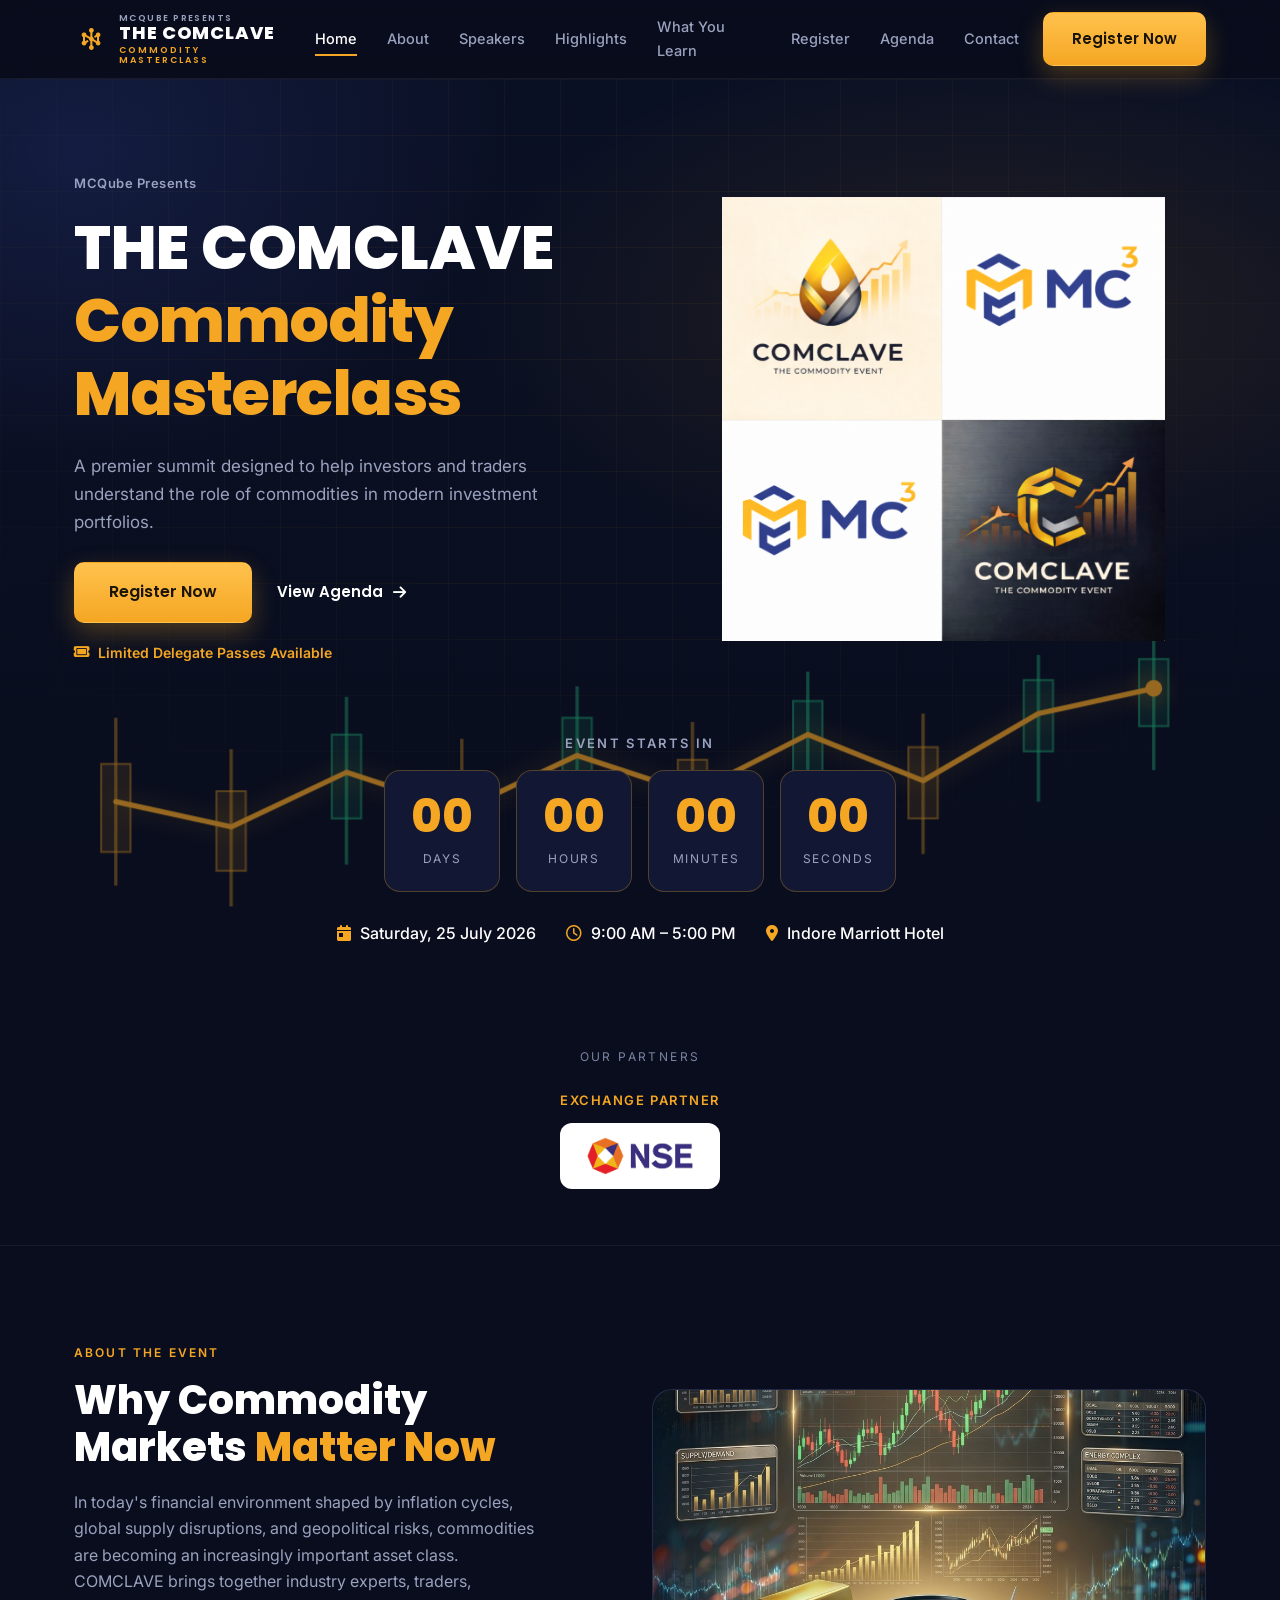
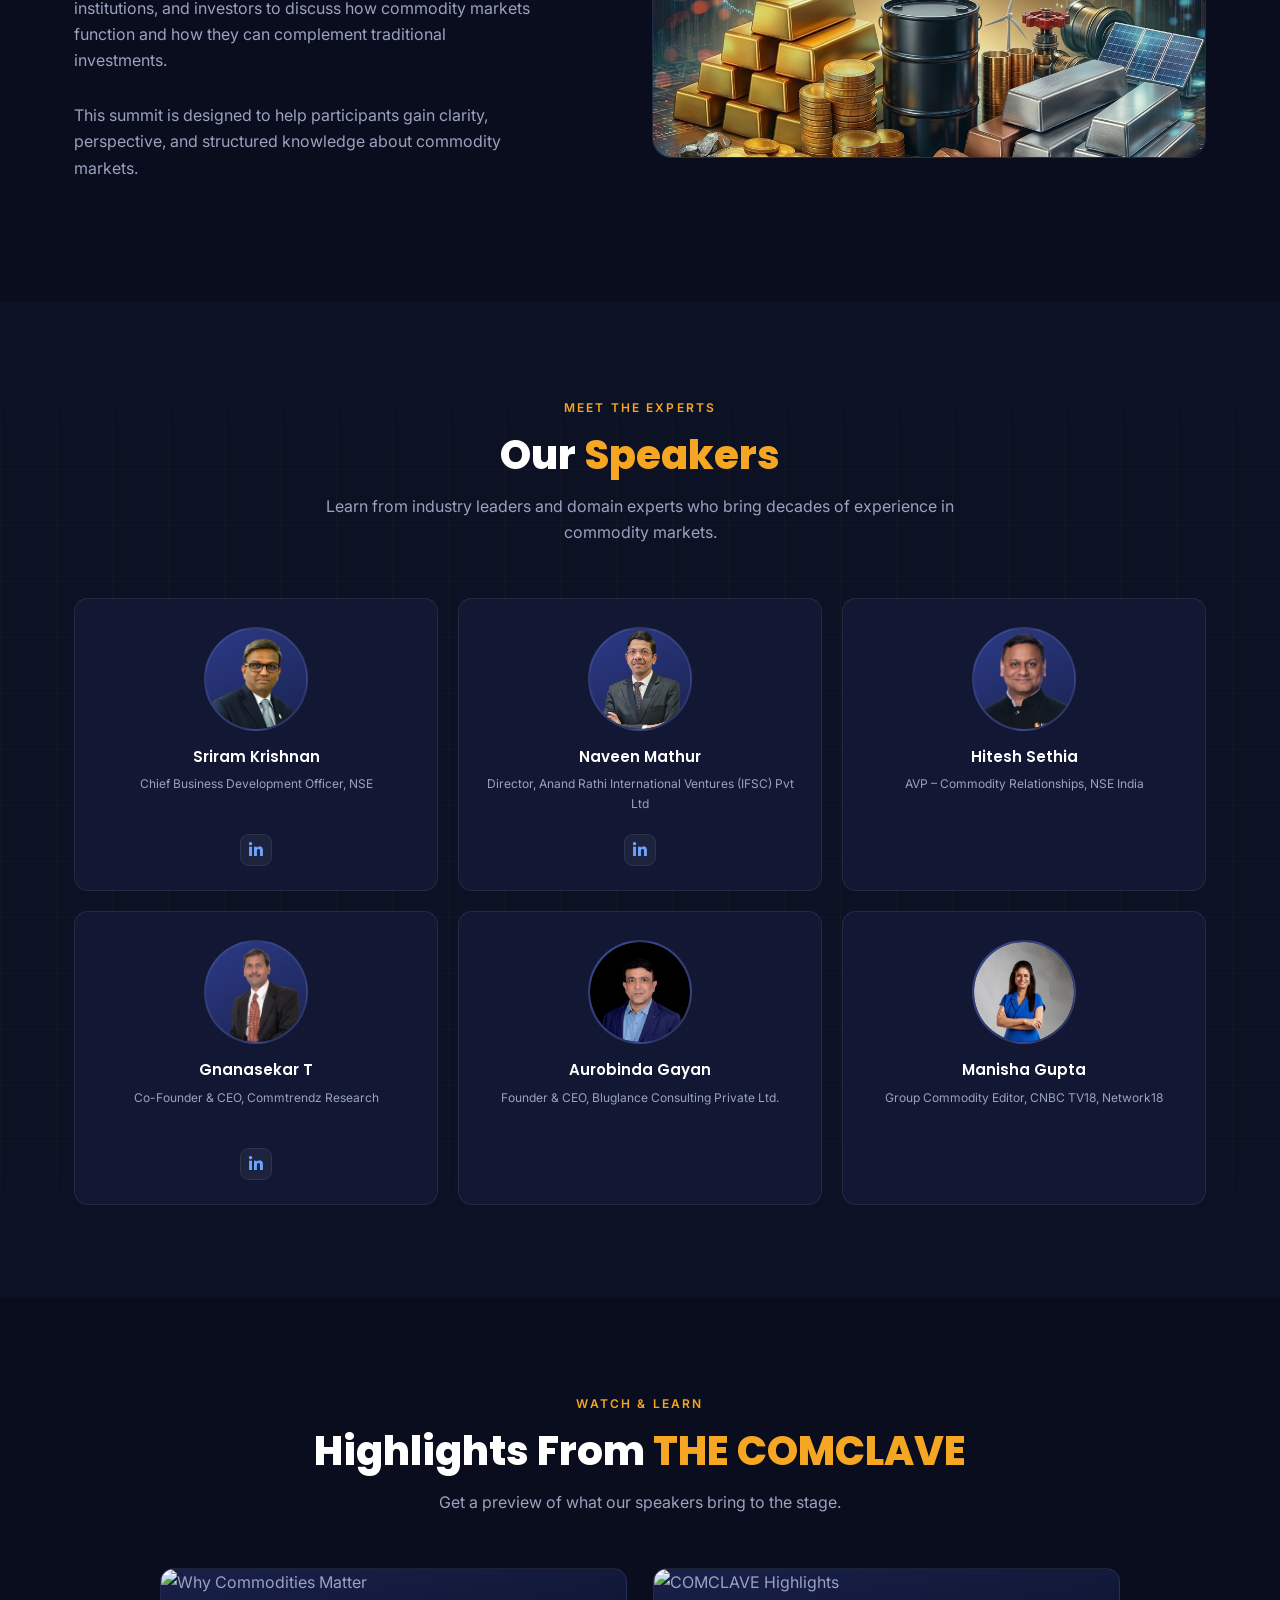
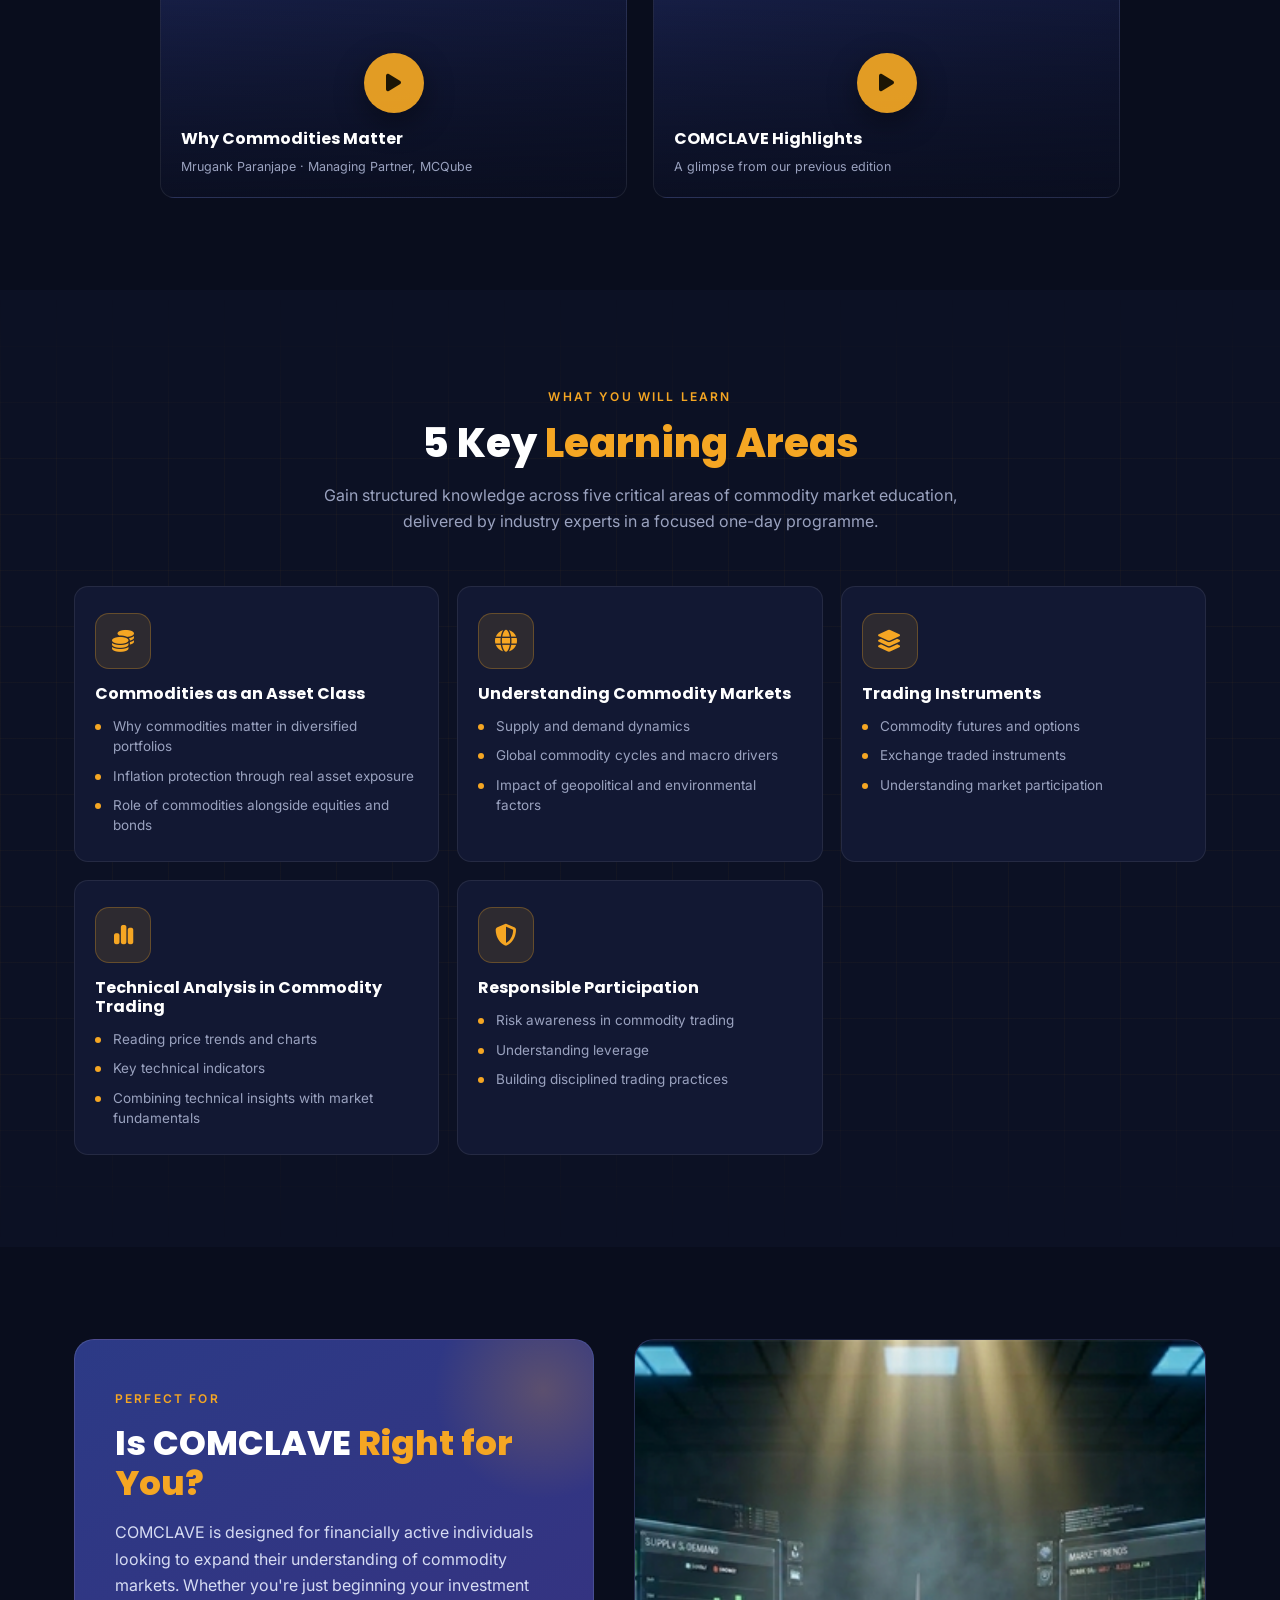
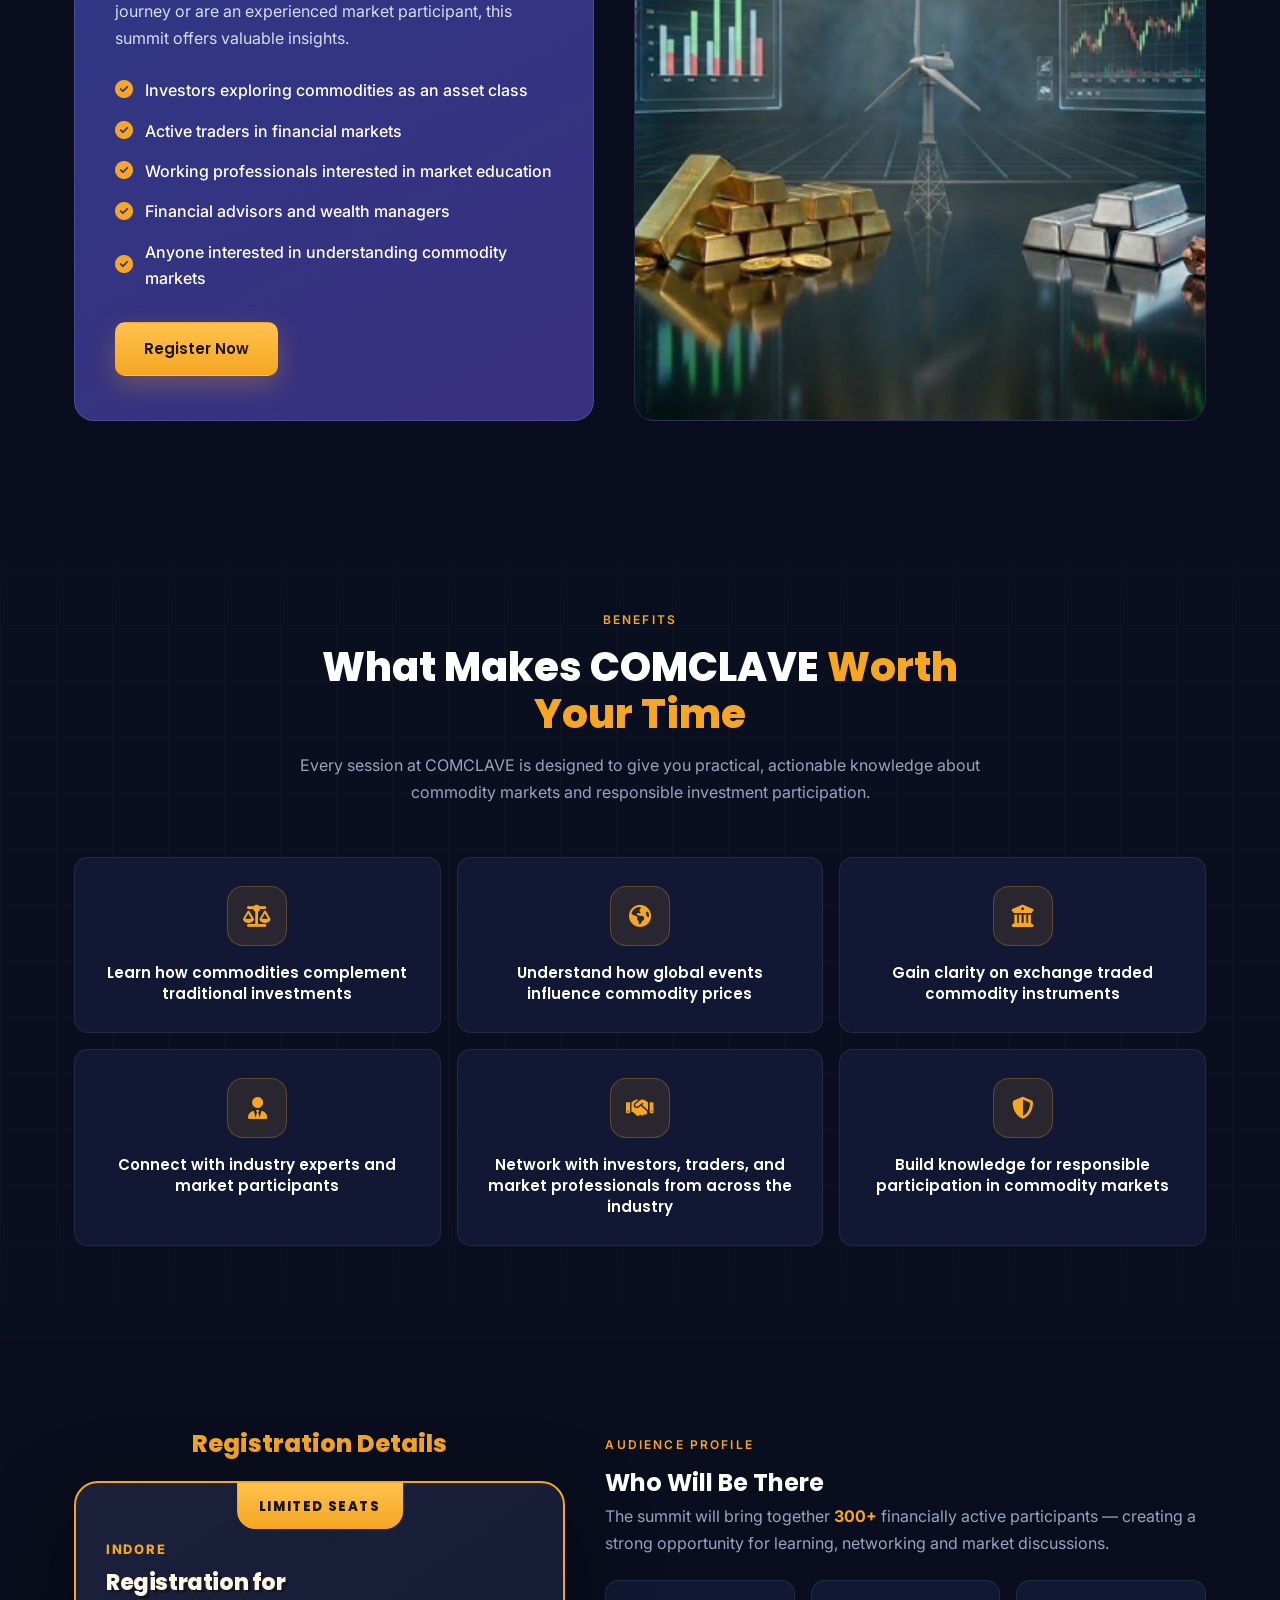
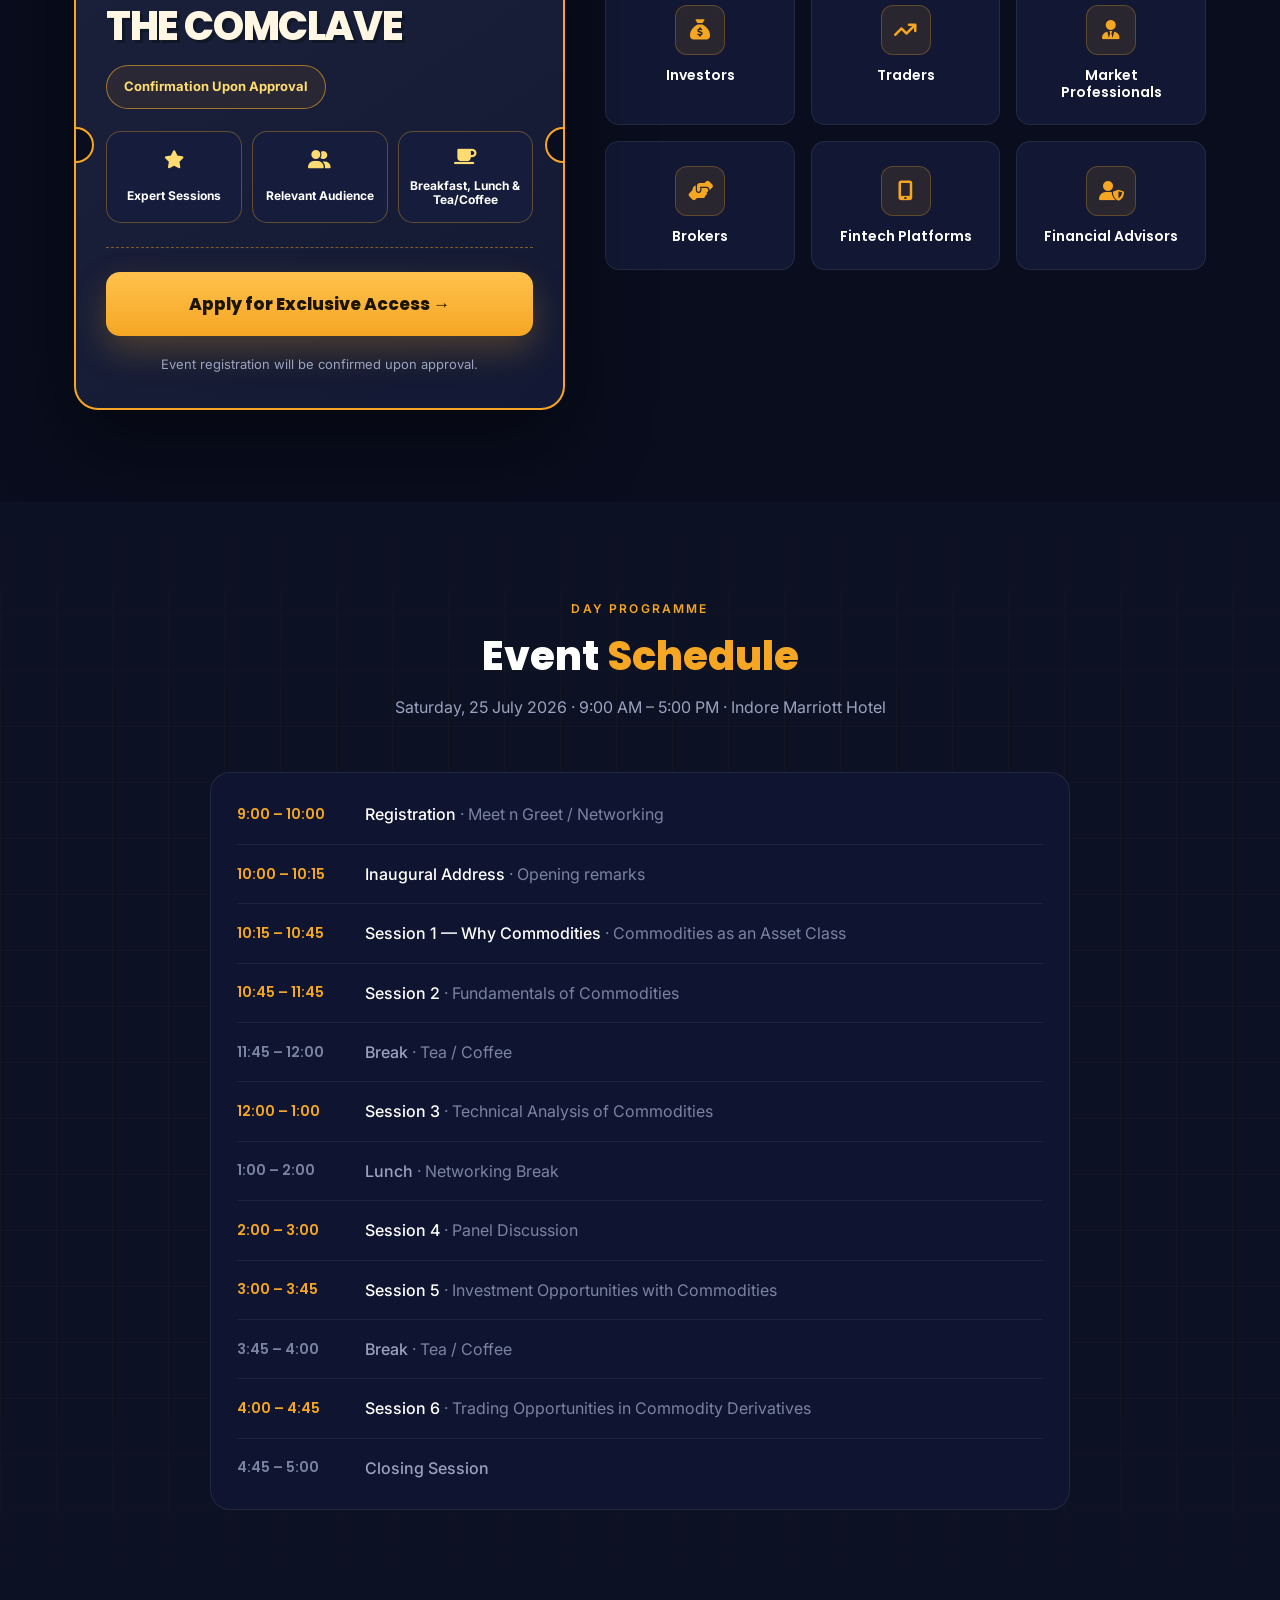
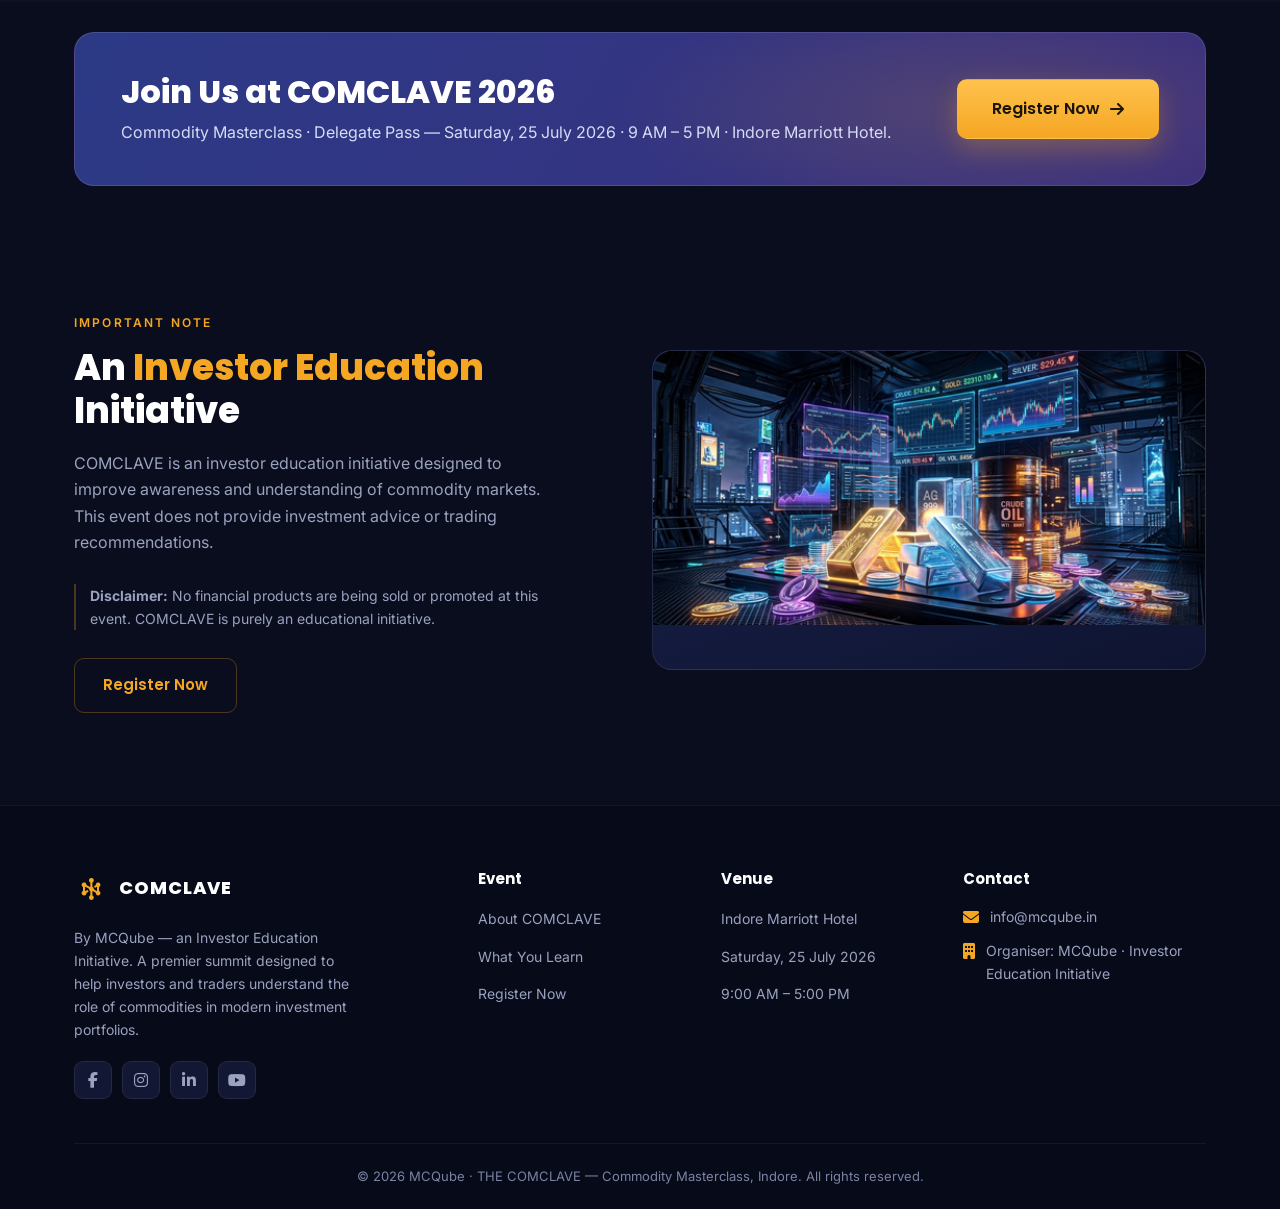
==== commit 047190b1: "Header, banner timer, visual polish + GSAP interactions - Header: brand shows MCQube Presents / THE " ====
--- a/index.html
+++ b/index.html
@@ -24,15 +24,20 @@
     <div class="container nav__inner">
       <a href="#home" class="brand">
         <span class="brand__mark"><i class="fa-solid fa-hexagon-nodes"></i></span>
-        <span class="brand__text">COMCLAVE<small>COMMODITY MASTERCLASS</small></span>
+        <span class="brand__text">
+          <small class="brand__presents">MCQube Presents</small>
+          <span class="brand__name">THE COMCLAVE</span>
+          <small class="brand__tag">Commodity Masterclass</small>
+        </span>
       </a>
       <nav class="nav__links">
         <a href="#home" class="is-active">Home</a>
         <a href="#about">About</a>
         <a href="#speakers">Speakers</a>
+        <a href="#highlights">Highlights</a>
+        <a href="#learn">What You Learn</a>
+        <a href="#pricing">Register</a>
         <a href="#schedule">Agenda</a>
-        <a href="#highlights">Highlights</a>
-        <a href="#pricing">Register</a>
         <a href="#contact">Contact</a>
       </nav>
       <div class="nav__right">
@@ -45,11 +50,30 @@
 
   <!-- ===================== HERO ===================== -->
   <section class="hero">
+    <div class="hero__chart" aria-hidden="true">
+      <svg viewBox="0 0 600 200" preserveAspectRatio="xMidYMax meet">
+        <g class="hero__candles">
+          <g><line x1="50" y1="70" x2="50" y2="150" /><rect x="43" y="92" width="14" height="42" /></g>
+          <g><line x1="105" y1="85" x2="105" y2="160" /><rect x="98" y="105" width="14" height="38" /></g>
+          <g class="up"><line x1="160" y1="60" x2="160" y2="140" /><rect x="153" y="78" width="14" height="40" /></g>
+          <g><line x1="215" y1="80" x2="215" y2="150" /><rect x="208" y="98" width="14" height="34" /></g>
+          <g class="up"><line x1="270" y1="55" x2="270" y2="130" /><rect x="263" y="70" width="14" height="38" /></g>
+          <g><line x1="325" y1="72" x2="325" y2="145" /><rect x="318" y="90" width="14" height="36" /></g>
+          <g class="up"><line x1="380" y1="48" x2="380" y2="120" /><rect x="373" y="62" width="14" height="36" /></g>
+          <g><line x1="435" y1="68" x2="435" y2="135" /><rect x="428" y="84" width="14" height="34" /></g>
+          <g class="up"><line x1="490" y1="40" x2="490" y2="110" /><rect x="483" y="52" width="14" height="34" /></g>
+          <g class="up"><line x1="545" y1="30" x2="545" y2="95" /><rect x="538" y="42" width="14" height="32" /></g>
+        </g>
+        <polyline class="hero__chart-line"
+          points="50,110 105,122 160,96 215,114 270,88 325,106 380,78 435,100 490,68 545,56" />
+        <circle class="hero__chart-dot" cx="545" cy="56" r="4" />
+      </svg>
+    </div>
     <div class="container">
       <div class="hero__inner">
         <div class="hero__copy">
-          <p class="hero__presents">MCQube Presents • Investor Education Initiative</p>
-          <h1 class="hero__title"><span class="hero__title-l1">THE COMCLAVE 1.3</span><span>Commodity Masterclass</span></h1>
+          <p class="hero__presents">MCQube Presents</p>
+          <h1 class="hero__title"><span class="hero__title-l1">THE COMCLAVE</span><span>Commodity Masterclass</span></h1>
           <p class="hero__sub">A premier summit designed to help investors and traders understand the role of
             commodities in modern investment portfolios.</p>
           <div class="hero__cta">
@@ -121,7 +145,7 @@
   </section>
 
   <!-- ===================== SPEAKERS ===================== -->
-  <section class="section section--soft" id="speakers">
+  <section class="section section--soft grid-bg" id="speakers">
     <div class="container">
       <div class="sec-head">
         <span class="sec-head__eyebrow">Meet the Experts</span>
@@ -172,7 +196,7 @@
     <div class="container">
       <div class="sec-head">
         <span class="sec-head__eyebrow">Watch &amp; Learn</span>
-        <h2 class="sec-head__title">Highlights From <span class="gold">THE COMCLAVE 1.2 · Coimbatore</span></h2>
+        <h2 class="sec-head__title">Highlights From <span class="gold">THE COMCLAVE</span></h2>
         <p class="sec-head__sub">Get a preview of what our speakers bring to the stage.</p>
       </div>
       <div class="hl__grid">
@@ -191,7 +215,7 @@
   </section>
 
   <!-- ===================== LEARNING AREAS ===================== -->
-  <section class="section section--soft" id="learn">
+  <section class="section section--soft grid-bg" id="learn">
     <div class="container">
       <div class="sec-head">
         <span class="sec-head__eyebrow">What You Will Learn</span>
@@ -276,7 +300,7 @@
   </section>
 
   <!-- ===================== WORTH (Benefits) ===================== -->
-  <section class="section section--band">
+  <section class="section section--band grid-bg">
     <div class="container">
       <div class="sec-head">
         <span class="sec-head__eyebrow">Benefits</span>
@@ -301,17 +325,14 @@
       <div class="plan-grid">
         <div class="reg-ticket-wrap">
           <h3 class="reg-ticket__heading">Registration Details</h3>
-          <p class="reg-ticket__subheading">Limited seats available. Register now to secure your spot.</p>
           <div class="reg-ticket" aria-label="THE COMCLAVE registration details">
             <div class="reg-ticket__tab">Limited Seats</div>
-            <p class="reg-ticket__eyebrow">COMCLAVE Indore</p>
+            <p class="reg-ticket__eyebrow">Indore</p>
             <h4 class="reg-ticket__title">
               <span class="reg-ticket__title-top">Registration for</span>
               <span class="reg-ticket__title-main">THE COMCLAVE</span>
             </h4>
-            <div class="reg-ticket__feeslabel">Registration Fees</div>
-            <div class="reg-ticket__price"><span class="free">FREE</span><s>₹999</s><small>Limited Period</small></div>
-            <div class="reg-ticket__pill"><i class="fa-solid fa-fire"></i> Filling Fast</div>
+            <div class="reg-ticket__pill">Confirmation Upon Approval</div>
             <div class="reg-ticket__features">
               <div class="reg-ticket__feature">
                 <span class="reg-ticket__icon"><i class="fa-solid fa-star"></i></span>
@@ -323,14 +344,13 @@
               </div>
               <div class="reg-ticket__feature">
                 <span class="reg-ticket__icon"><i class="fa-solid fa-mug-saucer"></i></span>
-                <strong>Lunch &amp; Tea/Coffee</strong>
+                <strong>Breakfast, Lunch &amp; Tea/Coffee</strong>
               </div>
             </div>
             <hr class="reg-ticket__divider">
             <a href="https://kaizenevents.live/register/the-comclave-indore" target="_blank" rel="noopener"
-              class="reg-ticket__btn">Register Now →</a>
-            <p class="reg-ticket__note">The event is FREE for a limited period. Register now to secure your complimentary
-              seat. Includes Lunch &amp; Tea/Coffee.</p>
+              class="reg-ticket__btn">Apply for Exclusive Access →</a>
+            <p class="reg-ticket__note">Event registration will be confirmed upon approval.</p>
           </div>
         </div>
         <div class="who">
@@ -352,7 +372,7 @@
   </section>
 
   <!-- ===================== SCHEDULE ===================== -->
-  <section class="section section--soft" id="schedule">
+  <section class="section section--soft grid-bg" id="schedule">
     <div class="container">
       <div class="sec-head">
         <span class="sec-head__eyebrow">Day Programme</span>
@@ -418,7 +438,7 @@
         <div class="footer__brand">
           <a href="#home" class="brand">
             <span class="brand__mark"><i class="fa-solid fa-hexagon-nodes"></i></span>
-            <span class="brand__text">COMCLAVE</span>
+            <span class="brand__text"><span class="brand__name">COMCLAVE</span></span>
           </a>
           <p>By MCQube — an Investor Education Initiative. A premier summit designed to help investors and traders
             understand the role of commodities in modern investment portfolios.</p>
@@ -457,6 +477,8 @@
     </div>
   </footer>
 
+  <script src="https://cdnjs.cloudflare.com/ajax/libs/gsap/3.12.5/gsap.min.js"></script>
+  <script src="https://cdnjs.cloudflare.com/ajax/libs/gsap/3.12.5/ScrollTrigger.min.js"></script>
   <script src="js/main.js"></script>
 </body>
 
--- a/css/style.css
+++ b/css/style.css
@@ -106,8 +106,10 @@
   width: 34px; height: 38px; flex: none; display: grid; place-items: center;
   color: var(--gold); font-size: 22px;
 }
-.brand__text { font-family: var(--ff-head); font-weight: 700; color: #fff; font-size: 17px; letter-spacing: .04em; line-height: 1; }
-.brand__text small { display: block; font-size: 9px; letter-spacing: .26em; color: var(--gold); font-weight: 600; margin-top: 3px; }
+.brand__text { display: flex; flex-direction: column; font-family: var(--ff-head); color: #fff; line-height: 1.12; }
+.brand__presents { font-size: 9px; letter-spacing: .16em; text-transform: uppercase; color: var(--muted); font-weight: 600; }
+.brand__name { font-size: 18px; font-weight: 800; letter-spacing: .05em; }
+.brand__tag { font-size: 9px; letter-spacing: .22em; text-transform: uppercase; color: var(--gold); font-weight: 600; margin-top: 1px; }
 .nav__links { display: flex; align-items: center; gap: 30px; }
 .nav__links a { font-size: 14.5px; color: var(--muted); font-weight: 500; transition: color .2s; }
 .nav__links a:hover, .nav__links a.is-active { color: #fff; }
@@ -125,12 +127,14 @@
     radial-gradient(700px 540px at 6% 8%, rgba(44, 58, 134, 0.30), transparent 62%),
     linear-gradient(180deg, #0a1024 0%, #090d1d 100%);
 }
-.hero::after { /* faint dotted map/grid */
-  content: ""; position: absolute; inset: 0; z-index: 0; opacity: .5;
-  background-image: radial-gradient(rgba(255,255,255,.05) 1px, transparent 1.4px);
-  background-size: 26px 26px;
-  -webkit-mask-image: radial-gradient(70% 70% at 50% 35%, #000 30%, transparent 78%);
-          mask-image: radial-gradient(70% 70% at 50% 35%, #000 30%, transparent 78%);
+.hero::after { /* faint gold grid (finance-grid look from the live site) */
+  content: ""; position: absolute; inset: 0; z-index: 0; opacity: .9;
+  background-image:
+    linear-gradient(rgba(245, 168, 35, .05) 1px, transparent 1px),
+    linear-gradient(90deg, rgba(245, 168, 35, .05) 1px, transparent 1px);
+  background-size: 56px 56px;
+  -webkit-mask-image: radial-gradient(80% 80% at 50% 28%, #000 38%, transparent 82%);
+          mask-image: radial-gradient(80% 80% at 50% 28%, #000 38%, transparent 82%);
 }
 .hero__inner { position: relative; z-index: 2; display: grid; grid-template-columns: 1.08fr 1fr; gap: 40px; align-items: center; min-height: 540px; }
 .hero__eyebrow { display: inline-flex; align-items: center; gap: 12px; margin-bottom: 26px; }
@@ -560,3 +564,83 @@
 .hero__eventmeta { position: relative; z-index: 2; display: flex; flex-wrap: wrap; justify-content: center; gap: 14px 30px; margin: 28px 0 0; color: var(--text); font-weight: 500; font-size: 16px; }
 .hero__eventmeta span { display: inline-flex; align-items: center; gap: 9px; }
 .hero__eventmeta i { color: var(--gold); }
+
+/* ============================================================
+   Visual richness — gold grid background + animated candlesticks
+   ============================================================ */
+
+/* reusable subtle gold grid background for sections */
+.grid-bg { position: relative; }
+.grid-bg::before {
+  content: ""; position: absolute; inset: 0; z-index: 0; pointer-events: none;
+  background-image:
+    linear-gradient(rgba(245, 168, 35, .035) 1px, transparent 1px),
+    linear-gradient(90deg, rgba(245, 168, 35, .035) 1px, transparent 1px);
+  background-size: 56px 56px;
+  -webkit-mask-image: linear-gradient(180deg, transparent, #000 18%, #000 82%, transparent);
+          mask-image: linear-gradient(180deg, transparent, #000 18%, #000 82%, transparent);
+}
+.grid-bg > * { position: relative; z-index: 1; }
+
+/* animated candlestick chart in the hero */
+.hero__chart { position: absolute; left: 0; right: 0; bottom: 0; height: 46%; z-index: 1; pointer-events: none; opacity: .6; }
+.hero__chart svg { width: 100%; height: 100%; display: block; }
+.hero__candles line { stroke: rgba(245, 168, 35, .5); stroke-width: 1.6; }
+.hero__candles rect { fill: rgba(245, 168, 35, .16); stroke: rgba(245, 168, 35, .5); stroke-width: 1; }
+.hero__candles .up rect { fill: rgba(38, 199, 129, .16); stroke: rgba(38, 199, 129, .55); }
+.hero__candles .up line { stroke: rgba(38, 199, 129, .55); }
+.hero__candles > g { transform-origin: 50% 100%; animation: candle-rise .7s cubic-bezier(.2,.8,.2,1) both; }
+.hero__candles > g:nth-child(1){animation-delay:.05s} .hero__candles > g:nth-child(2){animation-delay:.12s}
+.hero__candles > g:nth-child(3){animation-delay:.19s} .hero__candles > g:nth-child(4){animation-delay:.26s}
+.hero__candles > g:nth-child(5){animation-delay:.33s} .hero__candles > g:nth-child(6){animation-delay:.40s}
+.hero__candles > g:nth-child(7){animation-delay:.47s} .hero__candles > g:nth-child(8){animation-delay:.54s}
+.hero__candles > g:nth-child(9){animation-delay:.61s} .hero__candles > g:nth-child(10){animation-delay:.68s}
+.hero__chart-line {
+  fill: none; stroke: var(--gold); stroke-width: 2.5; stroke-linecap: round; stroke-linejoin: round;
+  filter: drop-shadow(0 0 6px rgba(245, 168, 35, .45));
+  stroke-dasharray: 1100; stroke-dashoffset: 1100; animation: chart-draw 3s ease .4s forwards;
+}
+.hero__chart-dot { fill: var(--gold); filter: drop-shadow(0 0 6px rgba(245,168,35,.7)); animation: dot-pulse 2s ease-in-out 3.2s infinite; }
+@keyframes candle-rise { from { transform: scaleY(0); opacity: 0; } to { transform: scaleY(1); opacity: 1; } }
+@keyframes chart-draw { to { stroke-dashoffset: 0; } }
+@keyframes dot-pulse { 0%,100% { r: 4; opacity: 1; } 50% { r: 6.5; opacity: .6; } }
+@media (prefers-reduced-motion: reduce) {
+  .hero__candles > g, .hero__chart-line, .hero__chart-dot { animation: none; }
+  .hero__chart-line { stroke-dashoffset: 0; }
+}
+
+/* ============================================================
+   Micro-interactions
+   ============================================================ */
+html { scroll-behavior: smooth; }
+
+/* animated underline on nav links */
+.nav__links a { position: relative; }
+.nav__links a::after {
+  content: ""; position: absolute; left: 0; right: 0; bottom: -5px; height: 2px;
+  background: var(--gold); transform: scaleX(0); transform-origin: left; transition: transform .25s ease;
+}
+.nav__links a:hover::after, .nav__links a.is-active::after { transform: scaleX(1); }
+
+/* gold-button shine sweep on hover */
+.btn { position: relative; overflow: hidden; }
+.btn--gold::after {
+  content: ""; position: absolute; top: 0; left: -130%; width: 55%; height: 100%;
+  background: linear-gradient(100deg, transparent, rgba(255, 255, 255, .4), transparent);
+  transform: skewX(-20deg); transition: left .55s ease; pointer-events: none;
+}
+.btn--gold:hover::after { left: 150%; }
+
+/* card depth + image zoom + control hovers */
+.spk, .learn-card, .who-card, .worth-item { transition: transform .25s ease, border-color .25s ease, box-shadow .25s ease; }
+.spk:hover, .learn-card:hover, .who-card:hover, .worth-item:hover { box-shadow: 0 18px 42px rgba(0, 0, 0, .34); }
+.spk__photo img { transition: transform .4s ease; }
+.spk:hover .spk__photo img { transform: scale(1.06); }
+.hl-video__play { transition: transform .25s ease, background .25s ease; }
+.hl-video:hover .hl-video__play { transform: translate(-50%, -50%) scale(1.12); }
+.reg-ticket__feature { transition: transform .2s ease, border-color .2s ease; }
+.reg-ticket__feature:hover { transform: translateY(-3px); border-color: var(--line-gold); }
+.partners__item .logo-chip-lg { transition: transform .25s ease, box-shadow .25s ease; }
+.partners__item:hover .logo-chip-lg { transform: translateY(-3px); box-shadow: 0 14px 34px rgba(0, 0, 0, .35); }
+.footer__social a, .spk__li { transition: transform .2s ease, background .2s ease, color .2s ease; }
+.footer__social a:hover, .spk__li:hover { transform: translateY(-2px); }
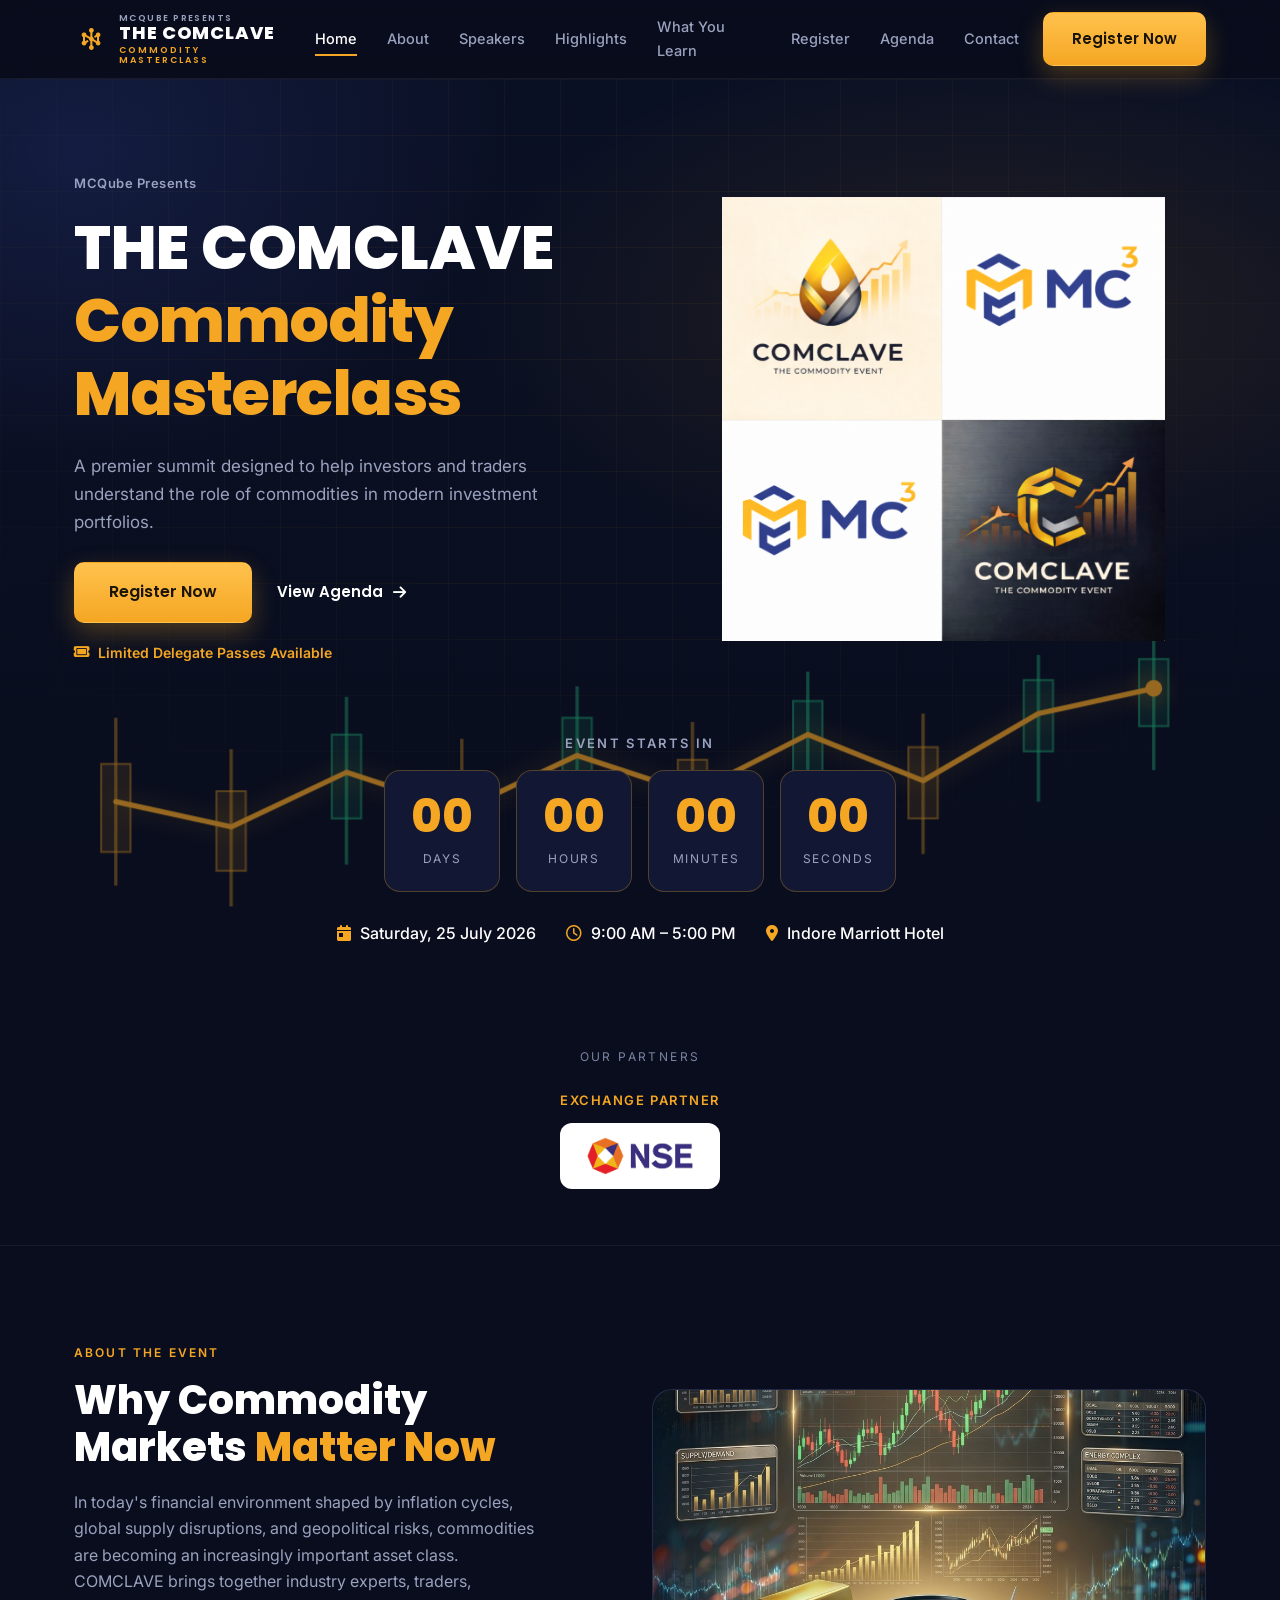
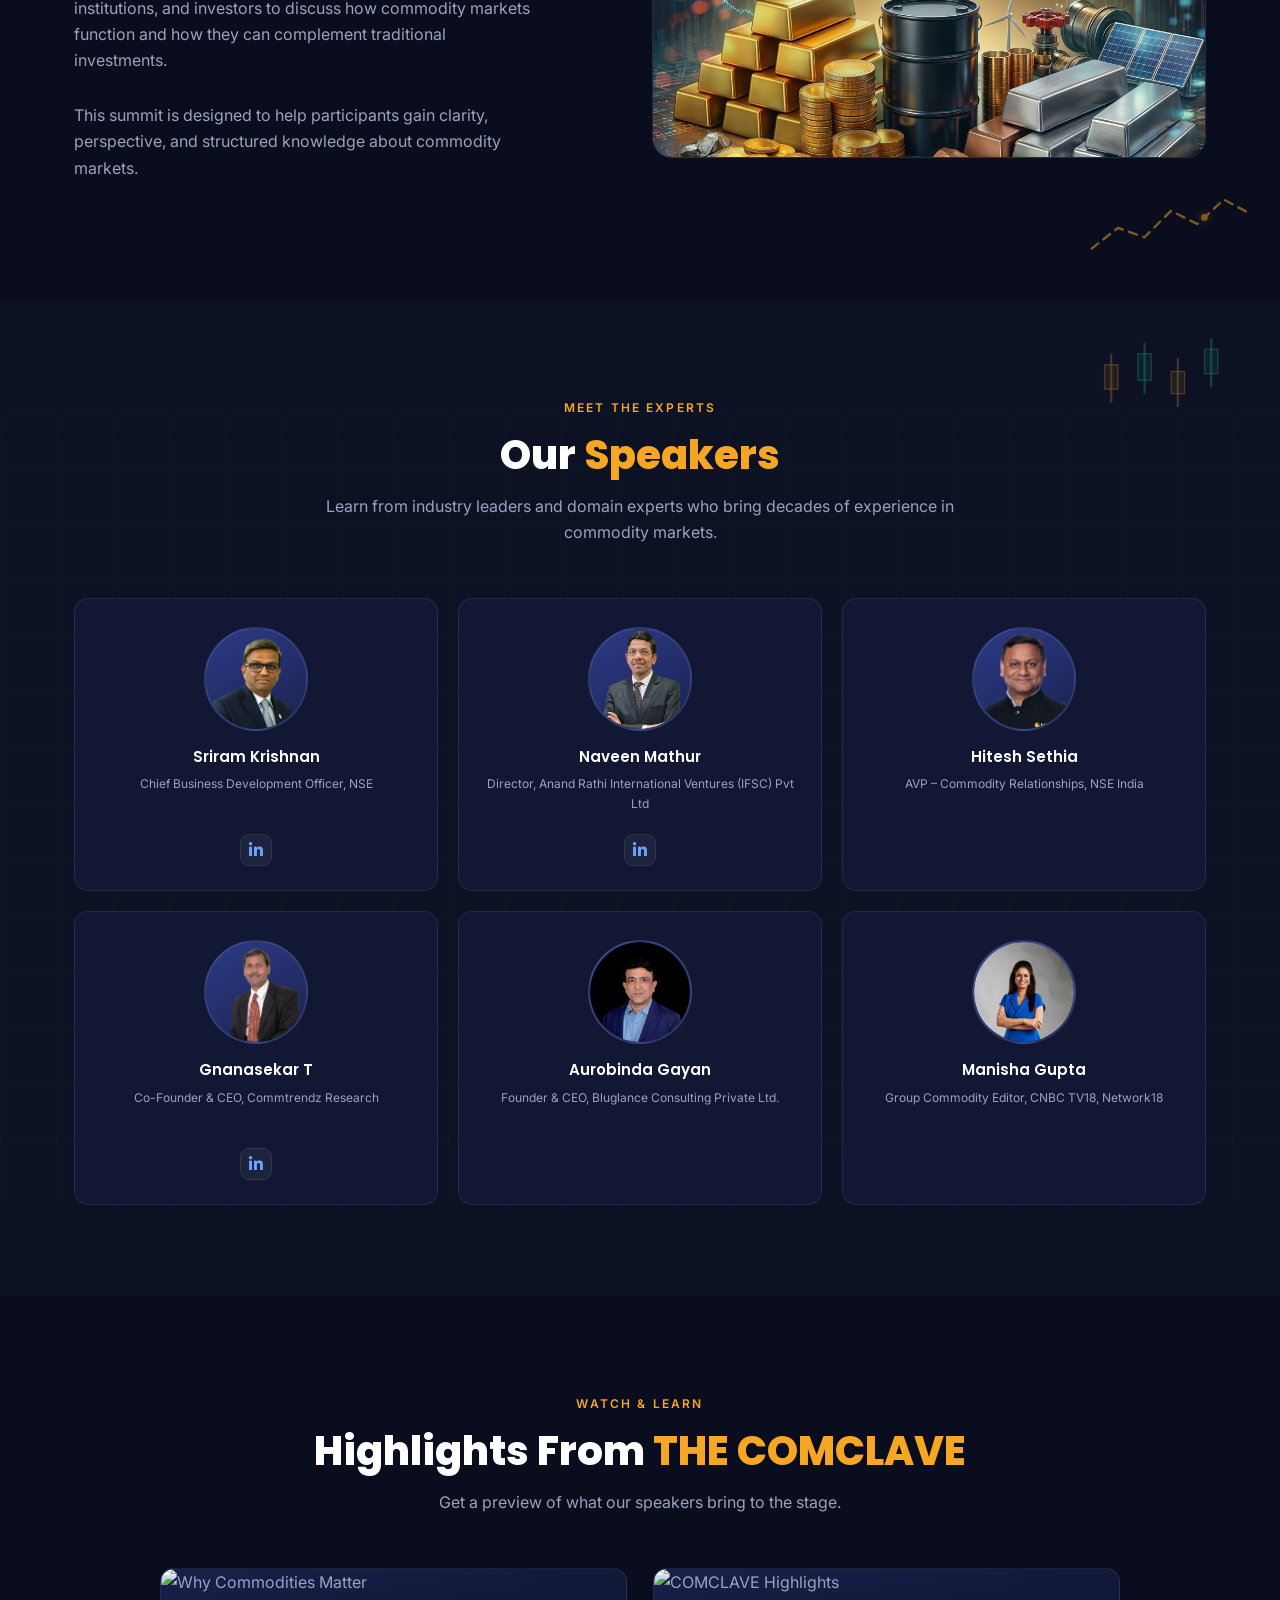
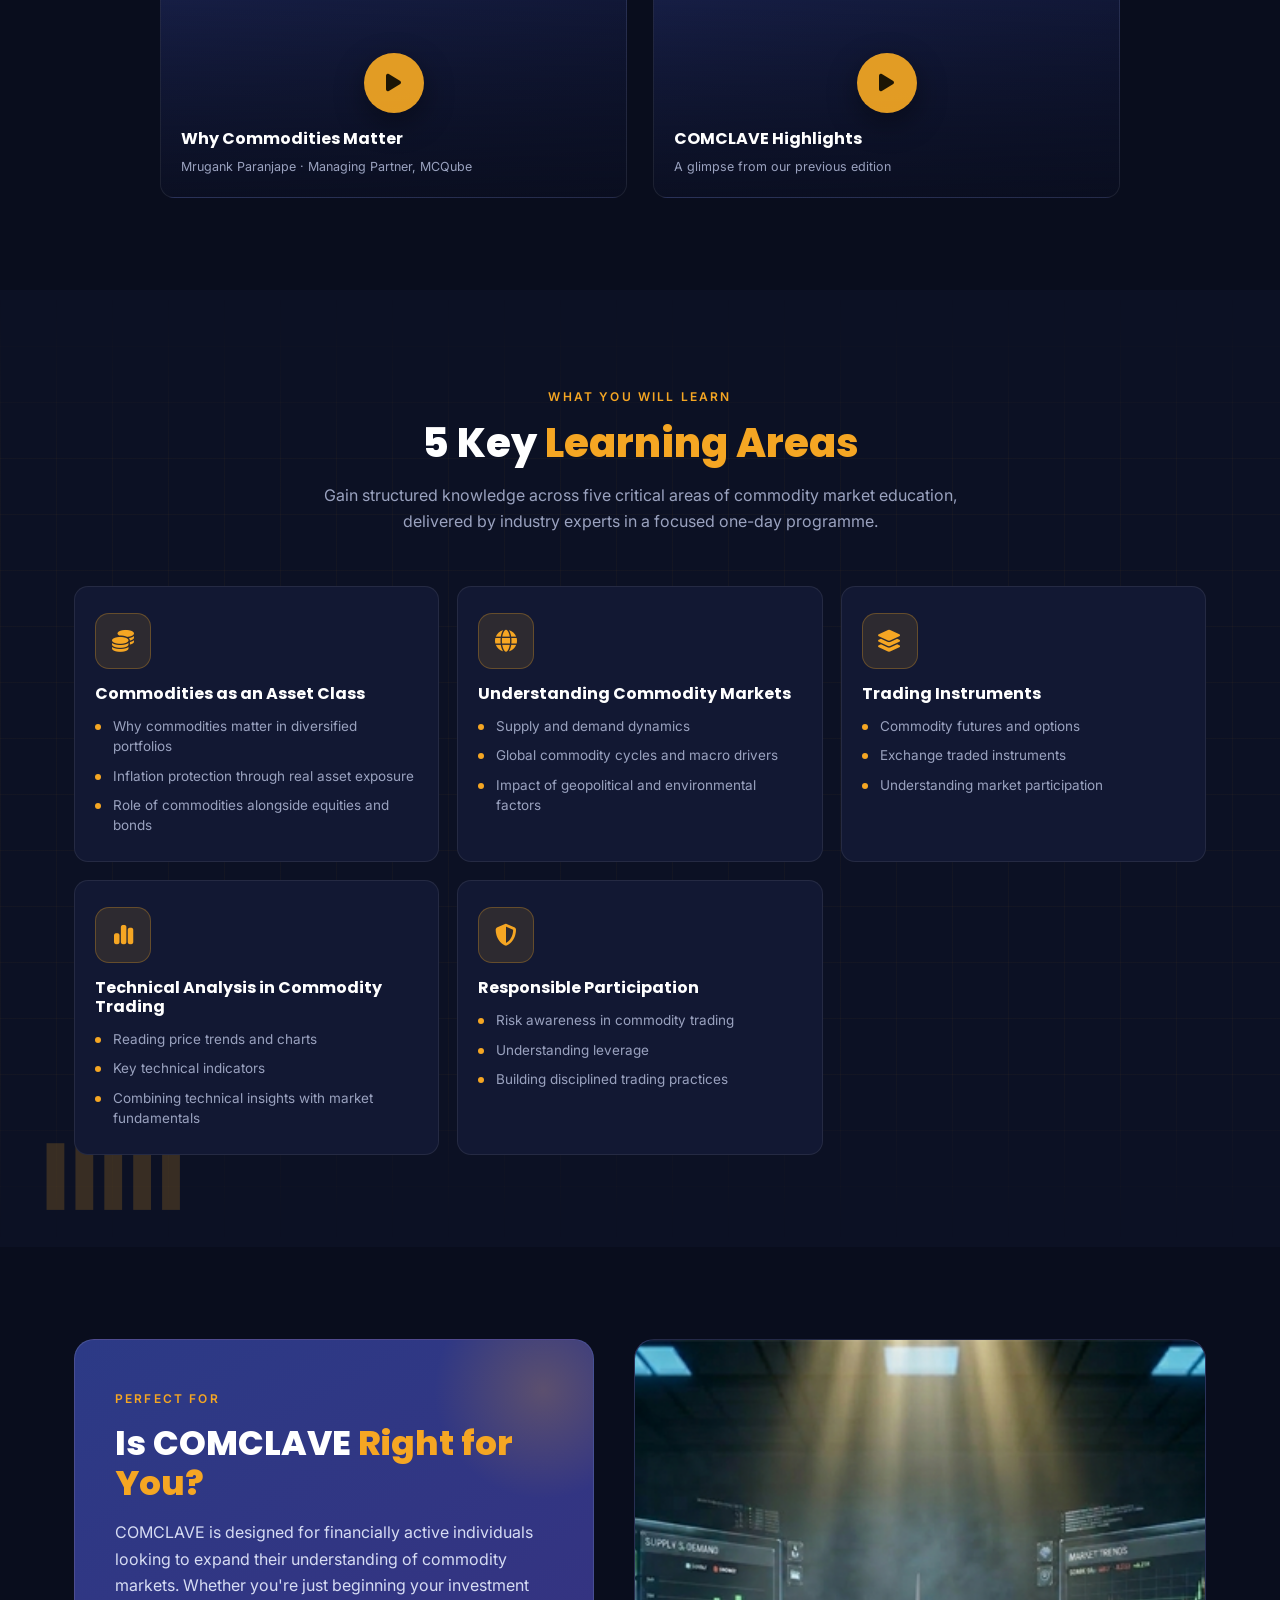
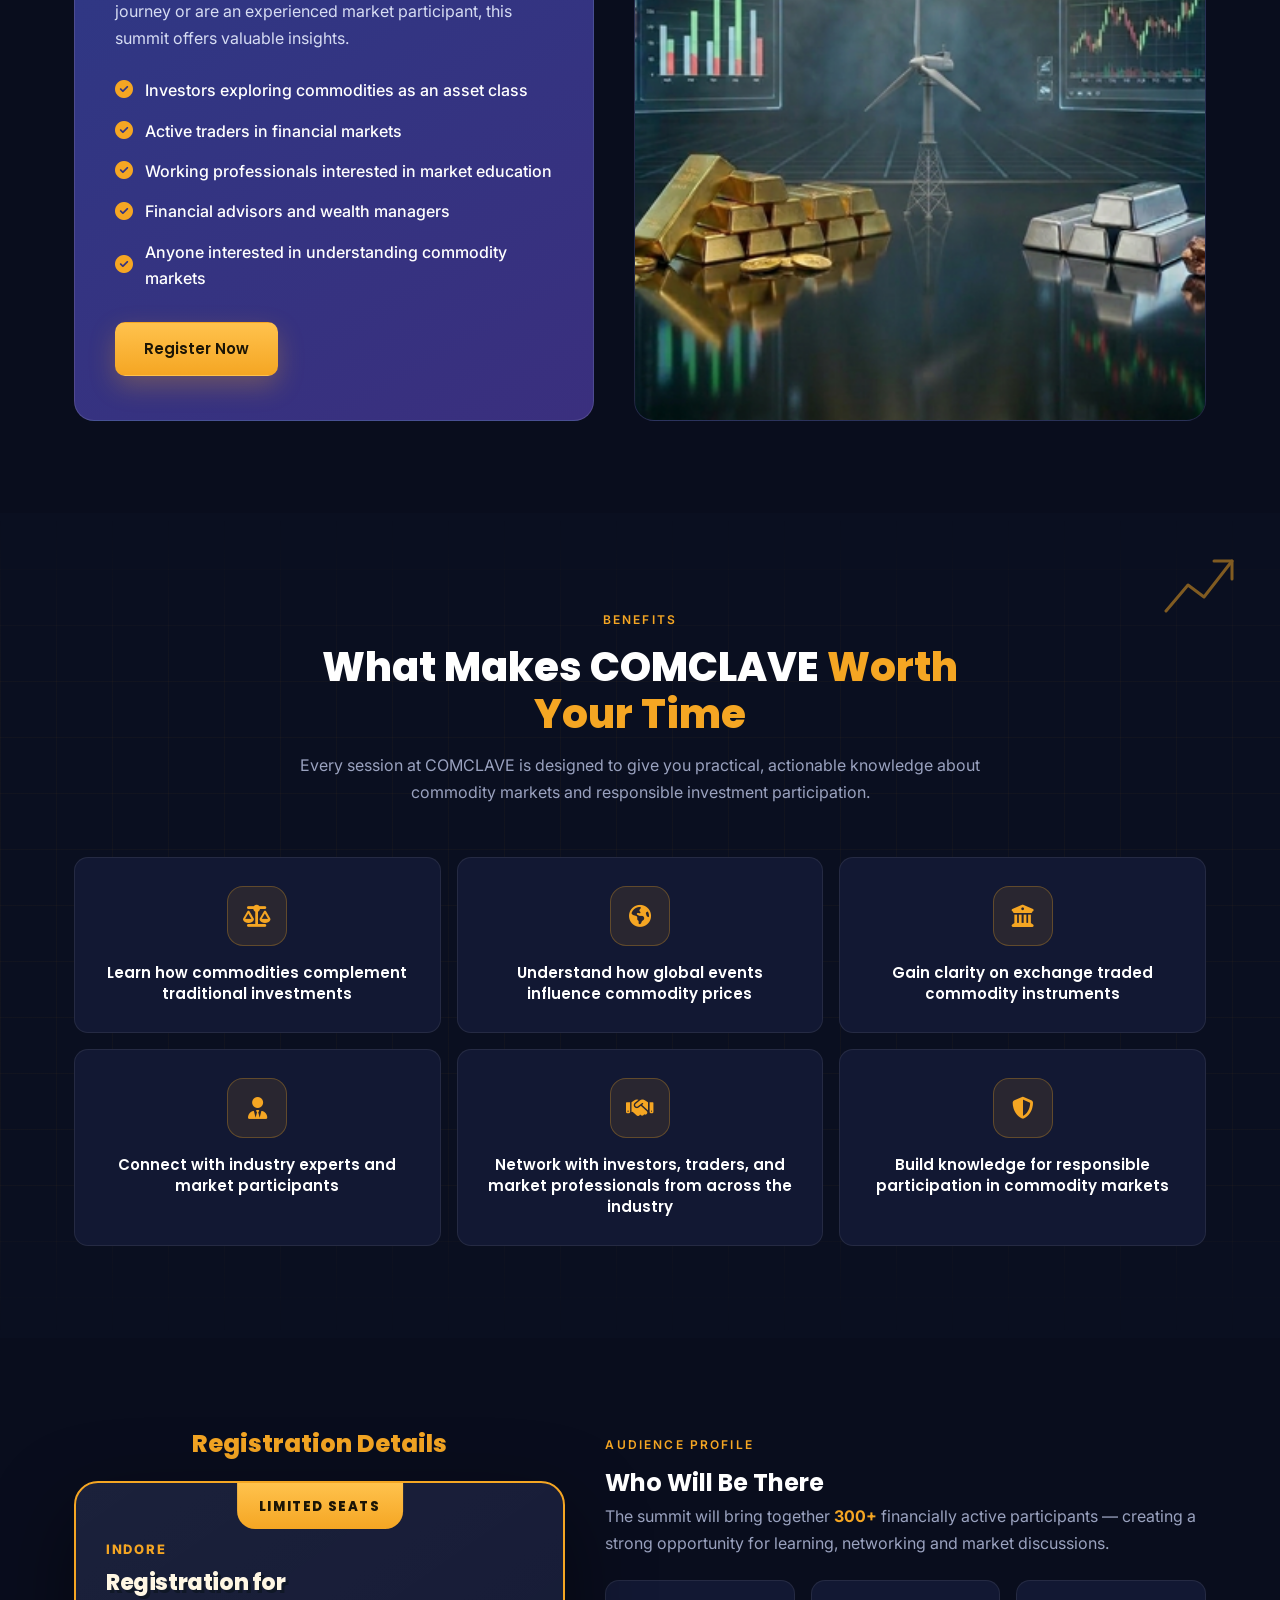
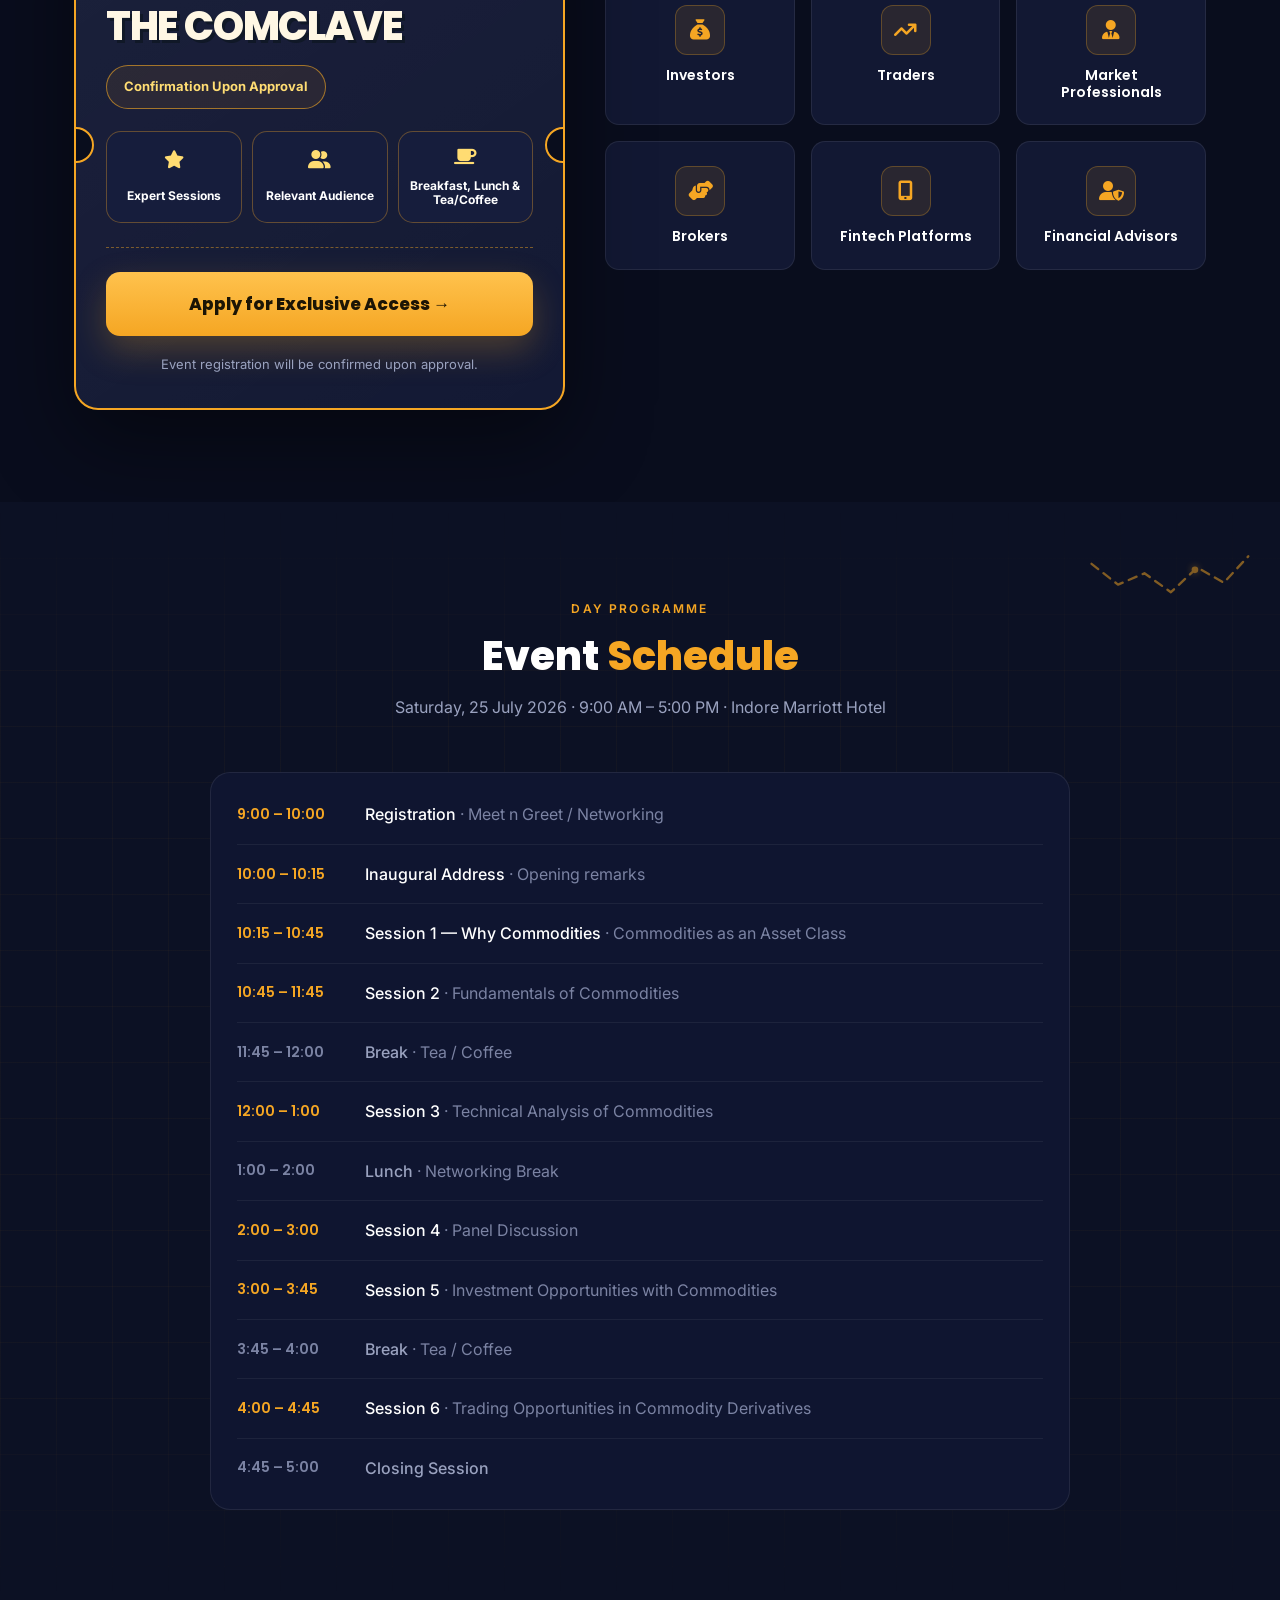
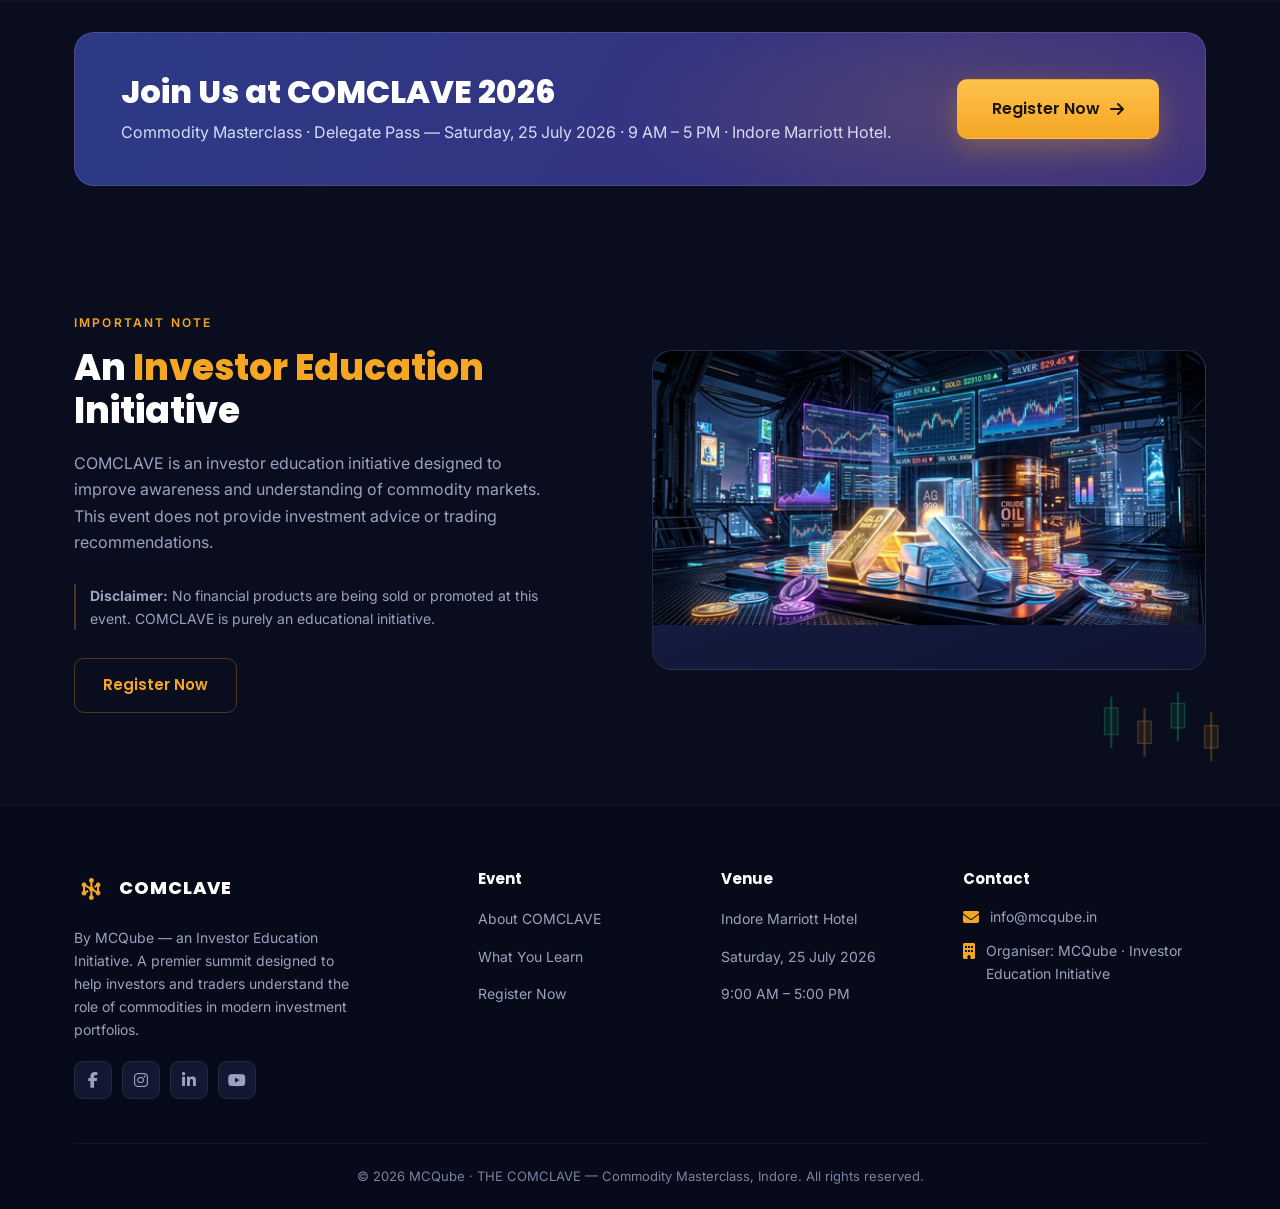
==== commit 49441727: "Animated finance SVG decorations across sections - Added continuously-animated decorative SVGs (cand" ====
--- a/index.html
+++ b/index.html
@@ -124,7 +124,13 @@
   </section>
 
   <!-- ===================== ABOUT / WHY ===================== -->
-  <section class="section why" id="about">
+  <section class="section why has-deco" id="about">
+    <span class="deco deco--br deco--md deco--float2" aria-hidden="true">
+      <svg viewBox="0 0 180 90">
+        <polyline class="deco-line" points="8,70 36,48 64,58 92,30 120,44 148,18 174,32" />
+        <circle class="deco-line-dot" r="3.5"><animateMotion dur="4.5s" repeatCount="indefinite" path="M8,70 36,48 64,58 92,30 120,44 148,18 174,32" /></circle>
+      </svg>
+    </span>
     <div class="container">
       <div class="why__grid">
         <div class="why__content">
@@ -146,6 +152,16 @@
 
   <!-- ===================== SPEAKERS ===================== -->
   <section class="section section--soft grid-bg" id="speakers">
+    <span class="deco deco--tr deco--md deco--float" aria-hidden="true">
+      <svg viewBox="0 0 140 90">
+        <g class="deco-candles">
+          <g><line x1="18" y1="24" x2="18" y2="68" /><rect x="12" y="34" width="12" height="22" /></g>
+          <g class="up"><line x1="48" y1="14" x2="48" y2="60" /><rect x="42" y="24" width="12" height="24" /></g>
+          <g><line x1="78" y1="28" x2="78" y2="72" /><rect x="72" y="40" width="12" height="20" /></g>
+          <g class="up"><line x1="108" y1="10" x2="108" y2="54" /><rect x="102" y="20" width="12" height="22" /></g>
+        </g>
+      </svg>
+    </span>
     <div class="container">
       <div class="sec-head">
         <span class="sec-head__eyebrow">Meet the Experts</span>
@@ -216,6 +232,17 @@
 
   <!-- ===================== LEARNING AREAS ===================== -->
   <section class="section section--soft grid-bg" id="learn">
+    <span class="deco deco--bl deco--md deco--float" aria-hidden="true">
+      <svg viewBox="0 0 140 90">
+        <g class="deco-bars">
+          <rect x="12" y="20" width="16" height="60" />
+          <rect x="38" y="20" width="16" height="60" />
+          <rect x="64" y="20" width="16" height="60" />
+          <rect x="90" y="20" width="16" height="60" />
+          <rect x="116" y="20" width="16" height="60" />
+        </g>
+      </svg>
+    </span>
     <div class="container">
       <div class="sec-head">
         <span class="sec-head__eyebrow">What You Will Learn</span>
@@ -301,6 +328,12 @@
 
   <!-- ===================== WORTH (Benefits) ===================== -->
   <section class="section section--band grid-bg">
+    <span class="deco deco--tr deco--sm deco--float2" aria-hidden="true">
+      <svg viewBox="0 0 90 90">
+        <path class="deco-arrow" d="M12,72 L34,46 L50,58 L78,22" />
+        <path class="deco-arrow" d="M60,22 L78,22 L78,40" />
+      </svg>
+    </span>
     <div class="container">
       <div class="sec-head">
         <span class="sec-head__eyebrow">Benefits</span>
@@ -373,6 +406,12 @@
 
   <!-- ===================== SCHEDULE ===================== -->
   <section class="section section--soft grid-bg" id="schedule">
+    <span class="deco deco--tr deco--md deco--float" aria-hidden="true">
+      <svg viewBox="0 0 180 90">
+        <polyline class="deco-line" points="8,30 36,52 64,40 92,60 120,34 148,50 174,22" />
+        <circle class="deco-line-dot" r="3.5"><animateMotion dur="5s" repeatCount="indefinite" path="M8,30 36,52 64,40 92,60 120,34 148,50 174,22" /></circle>
+      </svg>
+    </span>
     <div class="container">
       <div class="sec-head">
         <span class="sec-head__eyebrow">Day Programme</span>
@@ -412,7 +451,17 @@
   </section>
 
   <!-- ===================== INITIATIVE ===================== -->
-  <section class="section" id="initiative">
+  <section class="section has-deco" id="initiative">
+    <span class="deco deco--br deco--md deco--float2" aria-hidden="true">
+      <svg viewBox="0 0 140 90">
+        <g class="deco-candles">
+          <g class="up"><line x1="18" y1="16" x2="18" y2="62" /><rect x="12" y="26" width="12" height="24" /></g>
+          <g><line x1="48" y1="26" x2="48" y2="70" /><rect x="42" y="38" width="12" height="20" /></g>
+          <g class="up"><line x1="78" y1="12" x2="78" y2="56" /><rect x="72" y="22" width="12" height="22" /></g>
+          <g><line x1="108" y1="30" x2="108" y2="74" /><rect x="102" y="42" width="12" height="20" /></g>
+        </g>
+      </svg>
+    </span>
     <div class="container">
       <div class="init__grid">
         <div class="init__content">
--- a/css/style.css
+++ b/css/style.css
@@ -644,3 +644,47 @@
 .partners__item:hover .logo-chip-lg { transform: translateY(-3px); box-shadow: 0 14px 34px rgba(0, 0, 0, .35); }
 .footer__social a, .spk__li { transition: transform .2s ease, background .2s ease, color .2s ease; }
 .footer__social a:hover, .spk__li:hover { transform: translateY(-2px); }
+
+/* ============================================================
+   Decorative finance SVGs — candlesticks / sparklines / bars /
+   arrows, continuously animated, sitting subtly behind content.
+   ============================================================ */
+.grid-bg { overflow: hidden; }
+.has-deco { position: relative; overflow: hidden; }
+.has-deco > .container { position: relative; z-index: 1; }
+
+.deco { position: absolute; z-index: 0; pointer-events: none; opacity: .5; }
+.deco svg { display: block; width: 100%; height: 100%; overflow: visible; }
+.deco--tl { top: 26px; left: 26px; } .deco--tr { top: 26px; right: 26px; }
+.deco--bl { bottom: 26px; left: 26px; } .deco--br { bottom: 26px; right: 26px; }
+.deco--sm { width: 110px; height: 90px; } .deco--md { width: 170px; height: 100px; } .deco--lg { width: 230px; height: 130px; }
+.deco--float  { animation: deco-float 6s ease-in-out infinite; }
+.deco--float2 { animation: deco-float 7.5s ease-in-out infinite reverse; }
+
+/* candlesticks */
+.deco-candles line { stroke: rgba(245, 168, 35, .5); stroke-width: 2; }
+.deco-candles rect { fill: rgba(245, 168, 35, .18); stroke: rgba(245, 168, 35, .5); stroke-width: 1.2; }
+.deco-candles .up rect { fill: rgba(38, 199, 129, .18); stroke: rgba(38, 199, 129, .55); }
+.deco-candles .up line { stroke: rgba(38, 199, 129, .55); }
+.deco-candles > g { transform-box: fill-box; transform-origin: 50% 100%; animation: deco-candle 3.2s ease-in-out infinite; }
+.deco-candles > g:nth-child(2) { animation-delay: .4s; } .deco-candles > g:nth-child(3) { animation-delay: .8s; } .deco-candles > g:nth-child(4) { animation-delay: 1.2s; }
+
+/* sparkline + travelling dot */
+.deco-line { fill: none; stroke: var(--gold); stroke-width: 2.5; stroke-linecap: round; stroke-linejoin: round; stroke-dasharray: 9 7; animation: deco-dash 1.1s linear infinite; }
+.deco-line-dot { fill: var(--gold); filter: drop-shadow(0 0 4px rgba(245, 168, 35, .7)); }
+
+/* bars */
+.deco-bars rect { fill: rgba(245, 168, 35, .38); transform-box: fill-box; transform-origin: 50% 100%; animation: deco-bar 2.4s ease-in-out infinite; }
+.deco-bars rect:nth-child(2) { animation-delay: .3s; } .deco-bars rect:nth-child(3) { animation-delay: .6s; }
+.deco-bars rect:nth-child(4) { animation-delay: .9s; } .deco-bars rect:nth-child(5) { animation-delay: 1.2s; }
+
+/* trend arrow */
+.deco-arrow { fill: none; stroke: var(--gold); stroke-width: 3; stroke-linecap: round; stroke-linejoin: round; animation: deco-glow 2.6s ease-in-out infinite; }
+
+@keyframes deco-float  { 0%, 100% { transform: translateY(0); } 50% { transform: translateY(-14px); } }
+@keyframes deco-candle { 0%, 100% { transform: scaleY(1); } 50% { transform: scaleY(.74); } }
+@keyframes deco-dash   { to { stroke-dashoffset: -16; } }
+@keyframes deco-bar    { 0%, 100% { transform: scaleY(.45); } 50% { transform: scaleY(1); } }
+@keyframes deco-glow   { 0%, 100% { opacity: .5; filter: drop-shadow(0 0 2px rgba(245, 168, 35, .3)); } 50% { opacity: 1; filter: drop-shadow(0 0 8px rgba(245, 168, 35, .65)); } }
+@media (max-width: 680px) { .deco { display: none; } }
+@media (prefers-reduced-motion: reduce) { .deco, .deco * { animation: none !important; } }
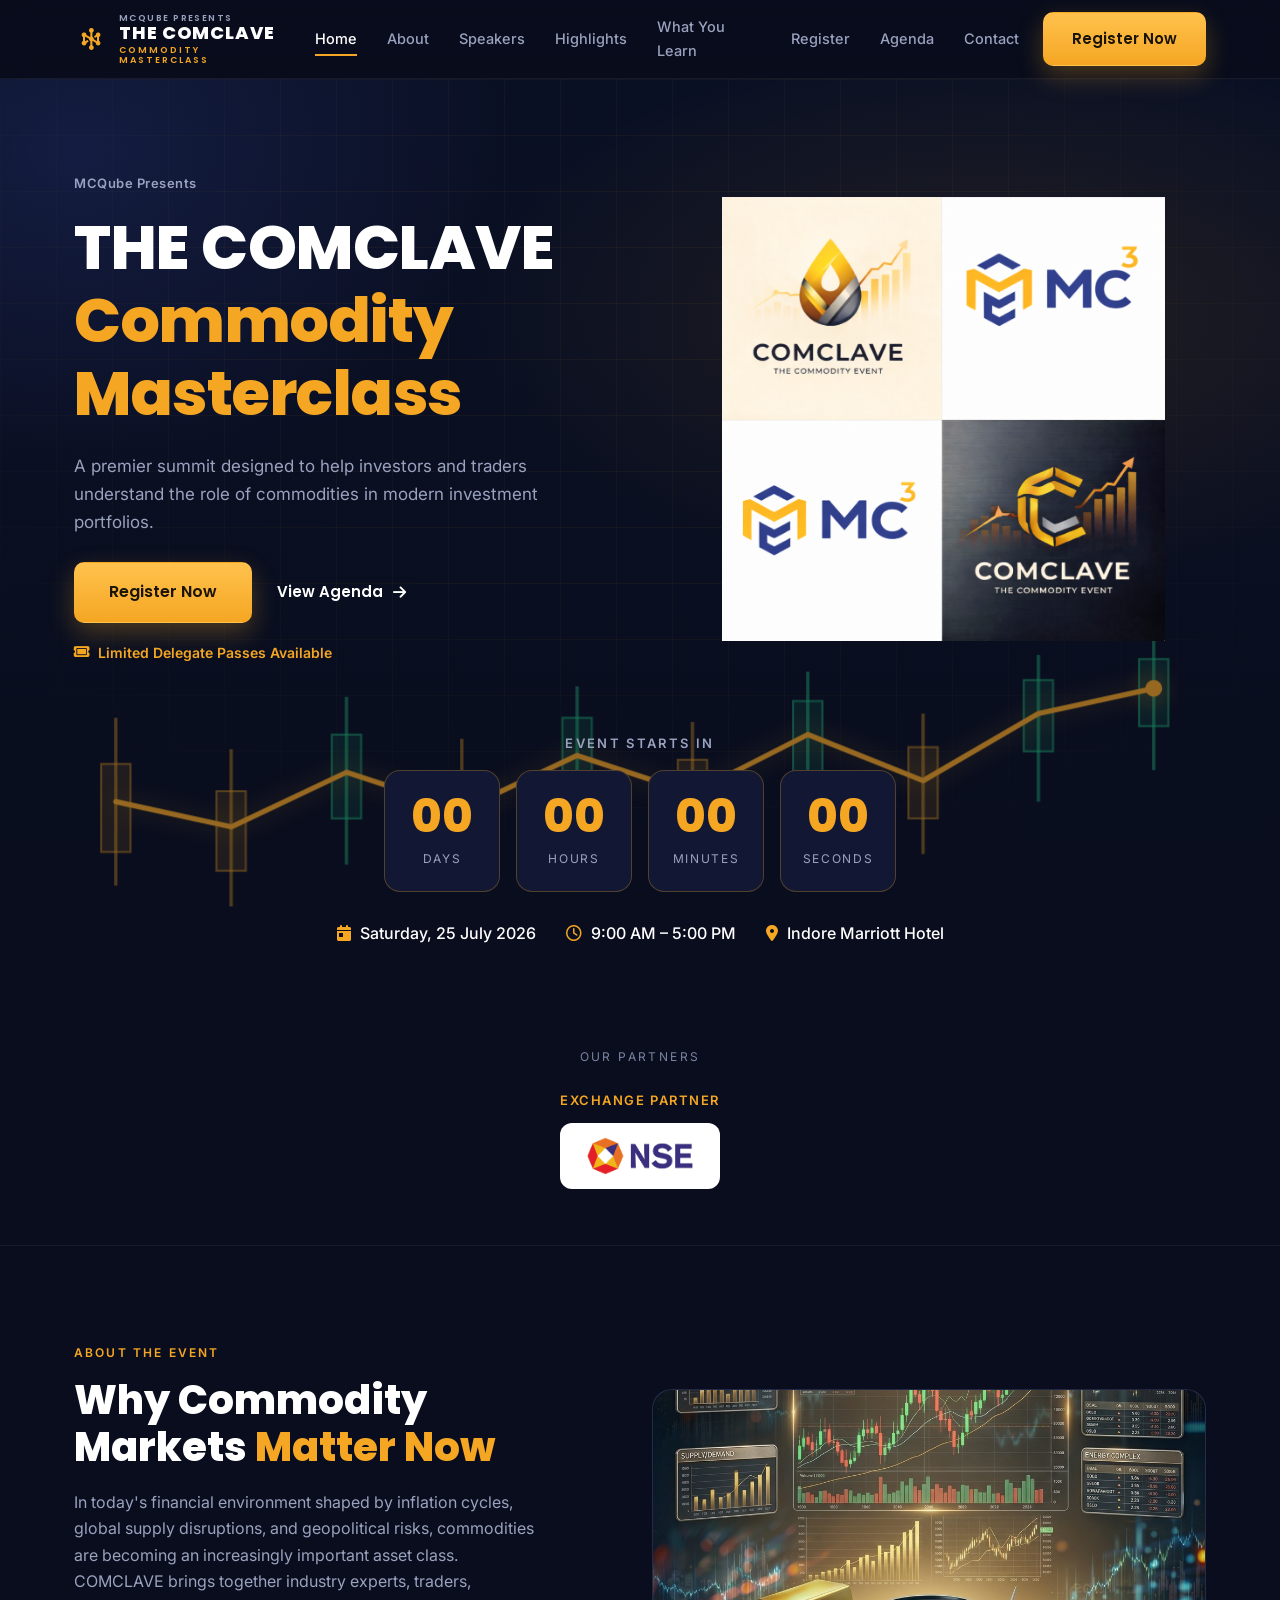
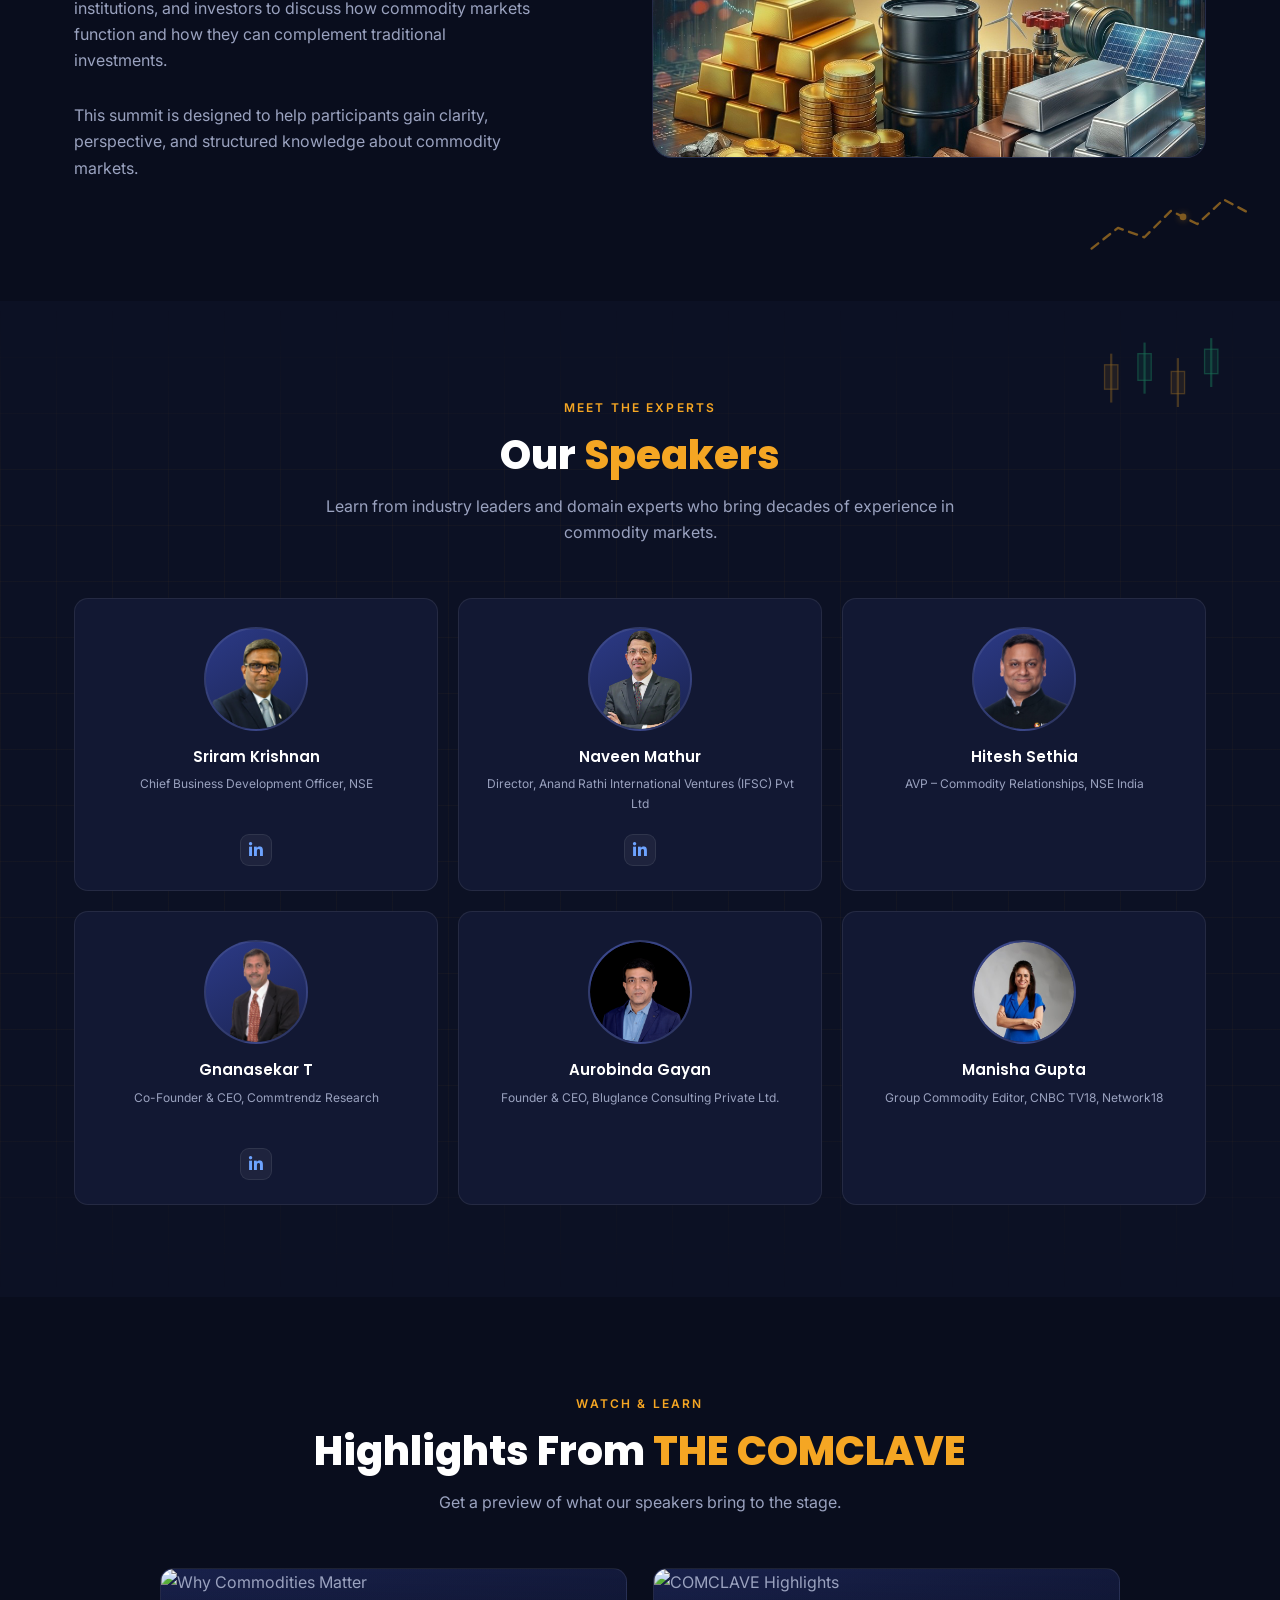
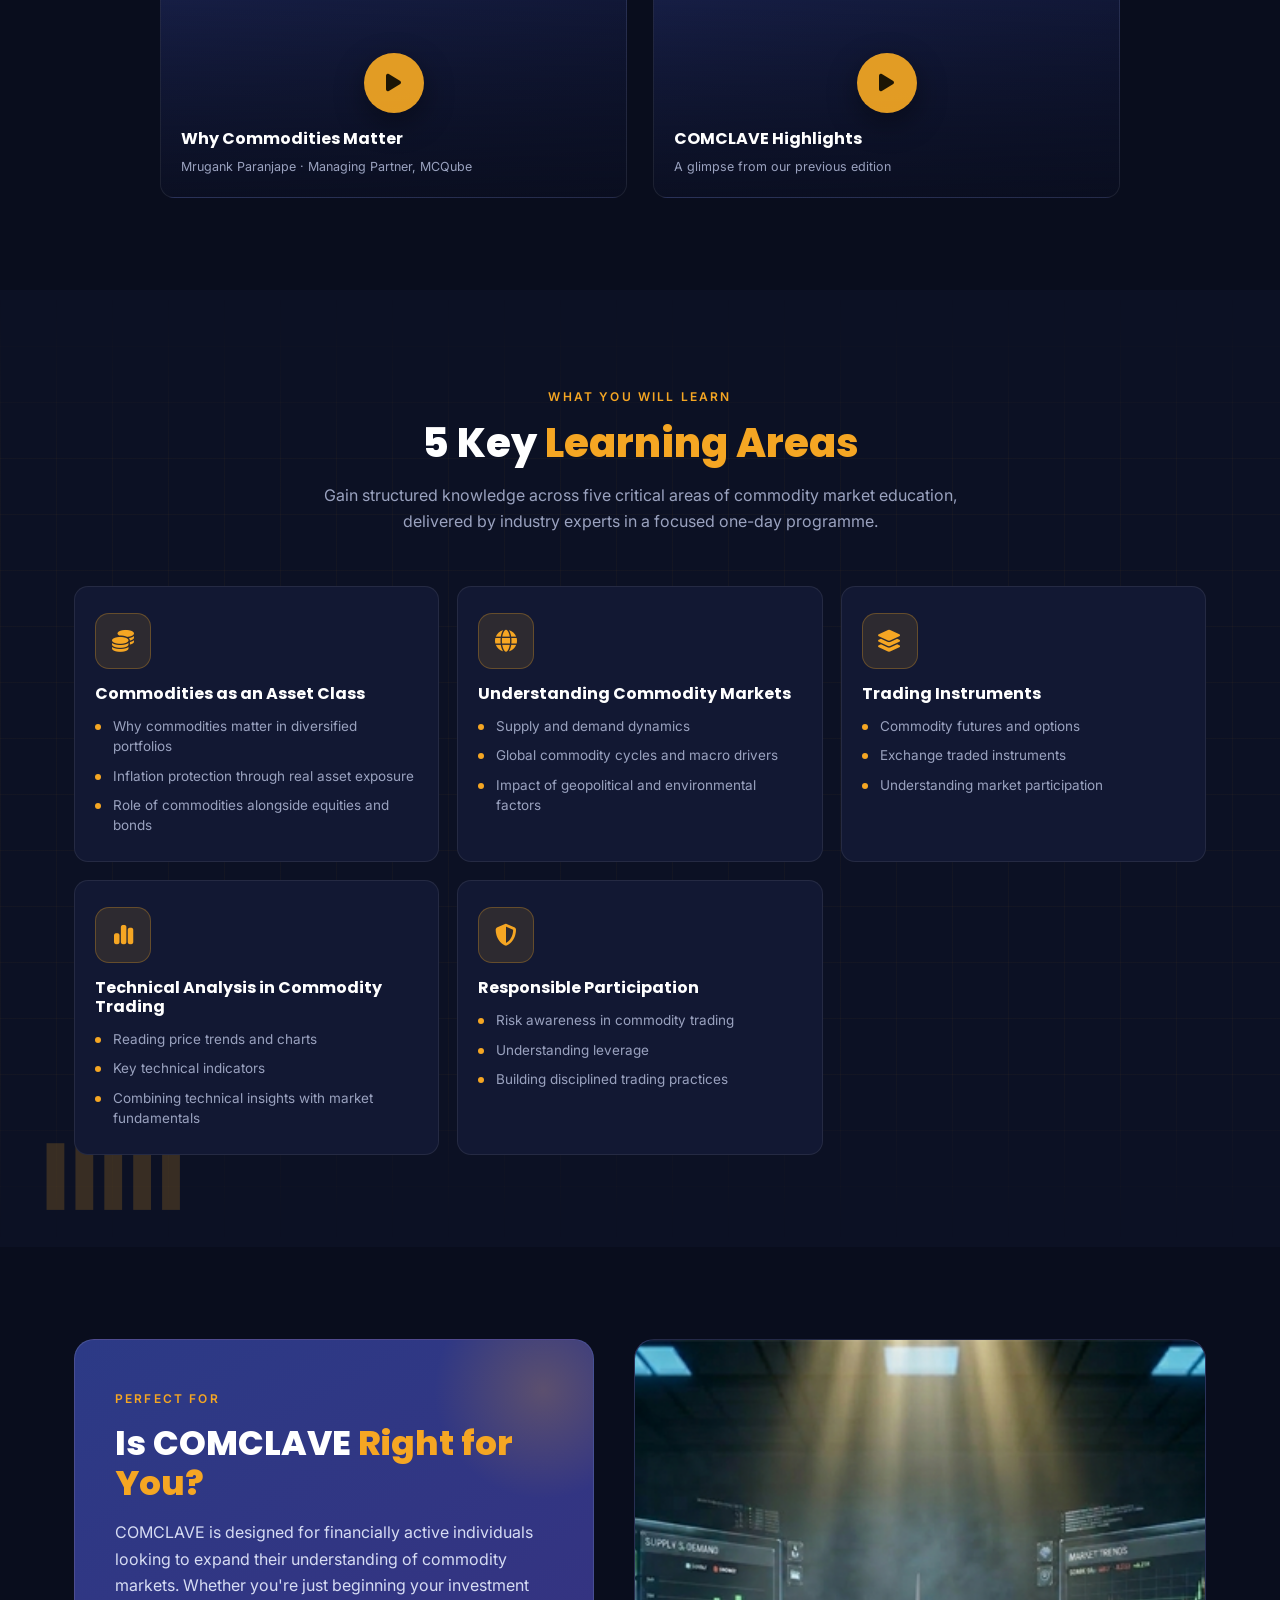
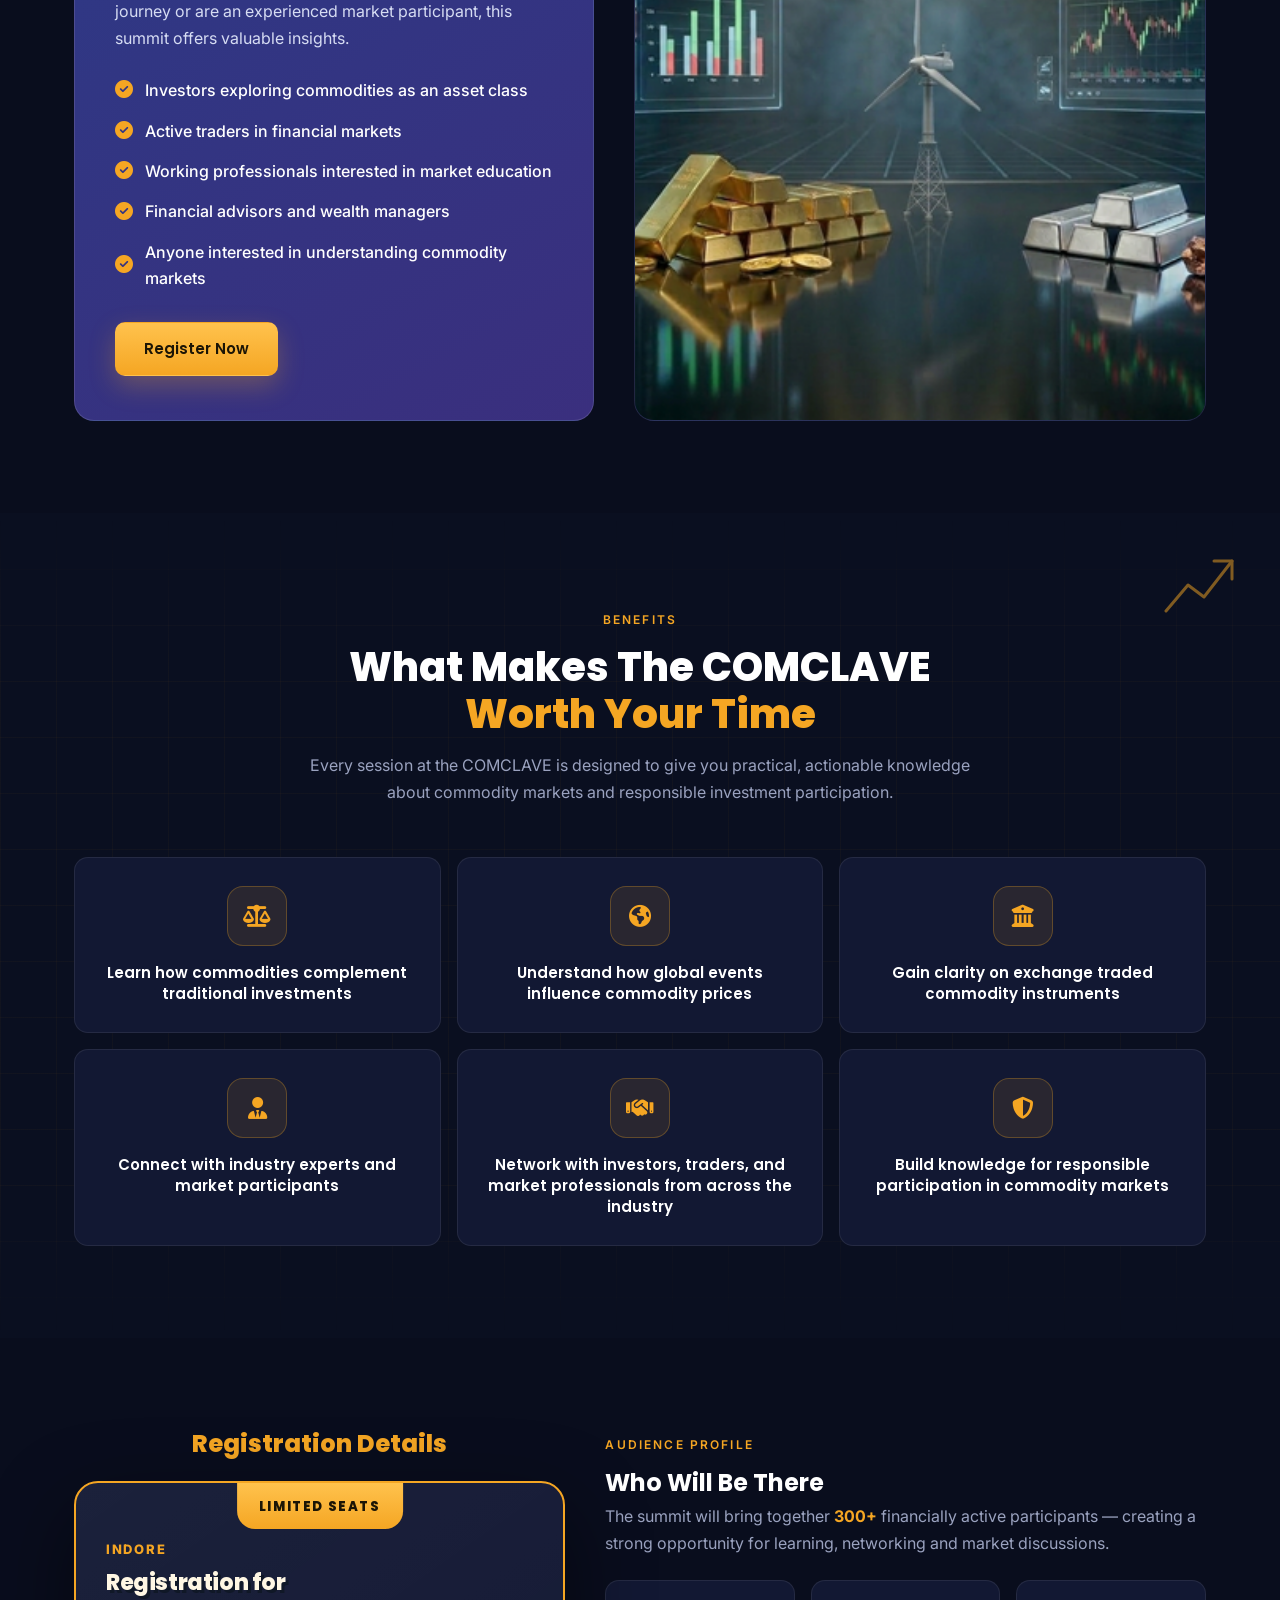
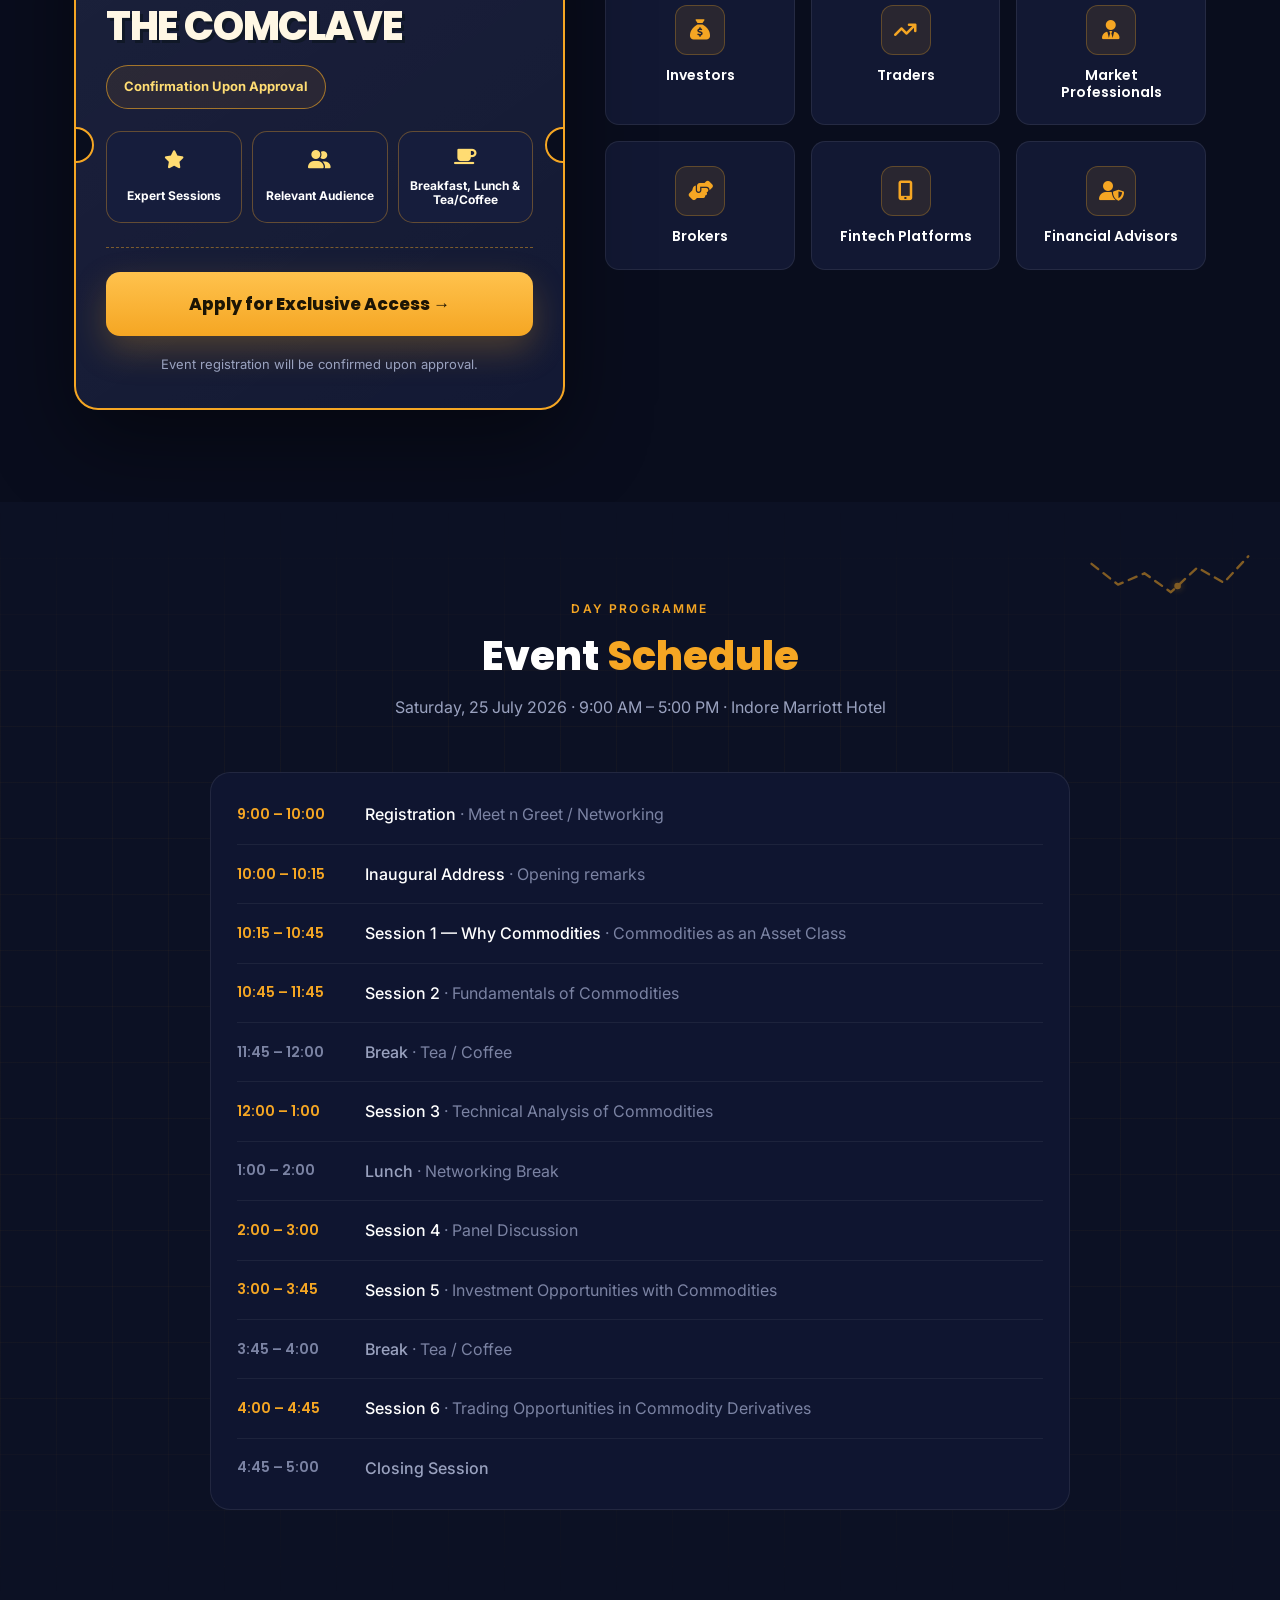
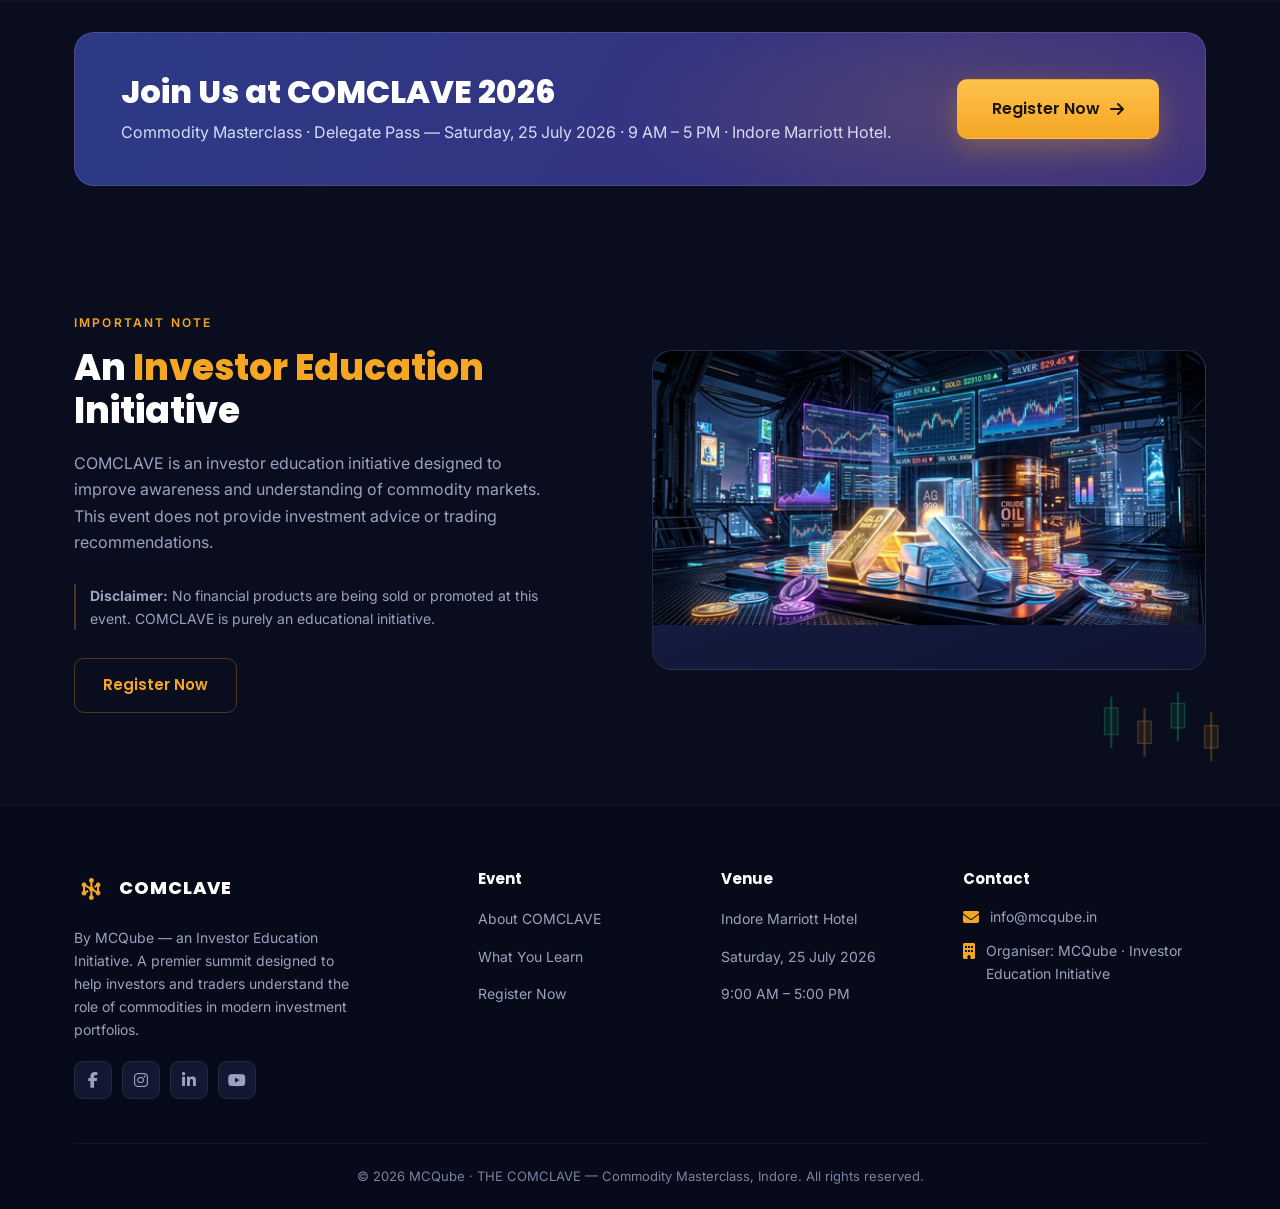
==== commit 14515962: "Benefits section: "What Makes The COMCLAVE..." + "at the COMCLAVE" in subtext Co-Authored-By: Claude" ====
--- a/index.html
+++ b/index.html
@@ -337,8 +337,8 @@
     <div class="container">
       <div class="sec-head">
         <span class="sec-head__eyebrow">Benefits</span>
-        <h2 class="sec-head__title">What Makes COMCLAVE <span class="gold">Worth Your Time</span></h2>
-        <p class="sec-head__sub">Every session at COMCLAVE is designed to give you practical, actionable knowledge about
+        <h2 class="sec-head__title">What Makes The COMCLAVE <span class="gold">Worth Your Time</span></h2>
+        <p class="sec-head__sub">Every session at the COMCLAVE is designed to give you practical, actionable knowledge about
           commodity markets and responsible investment participation.</p>
       </div>
       <div class="worth-grid">
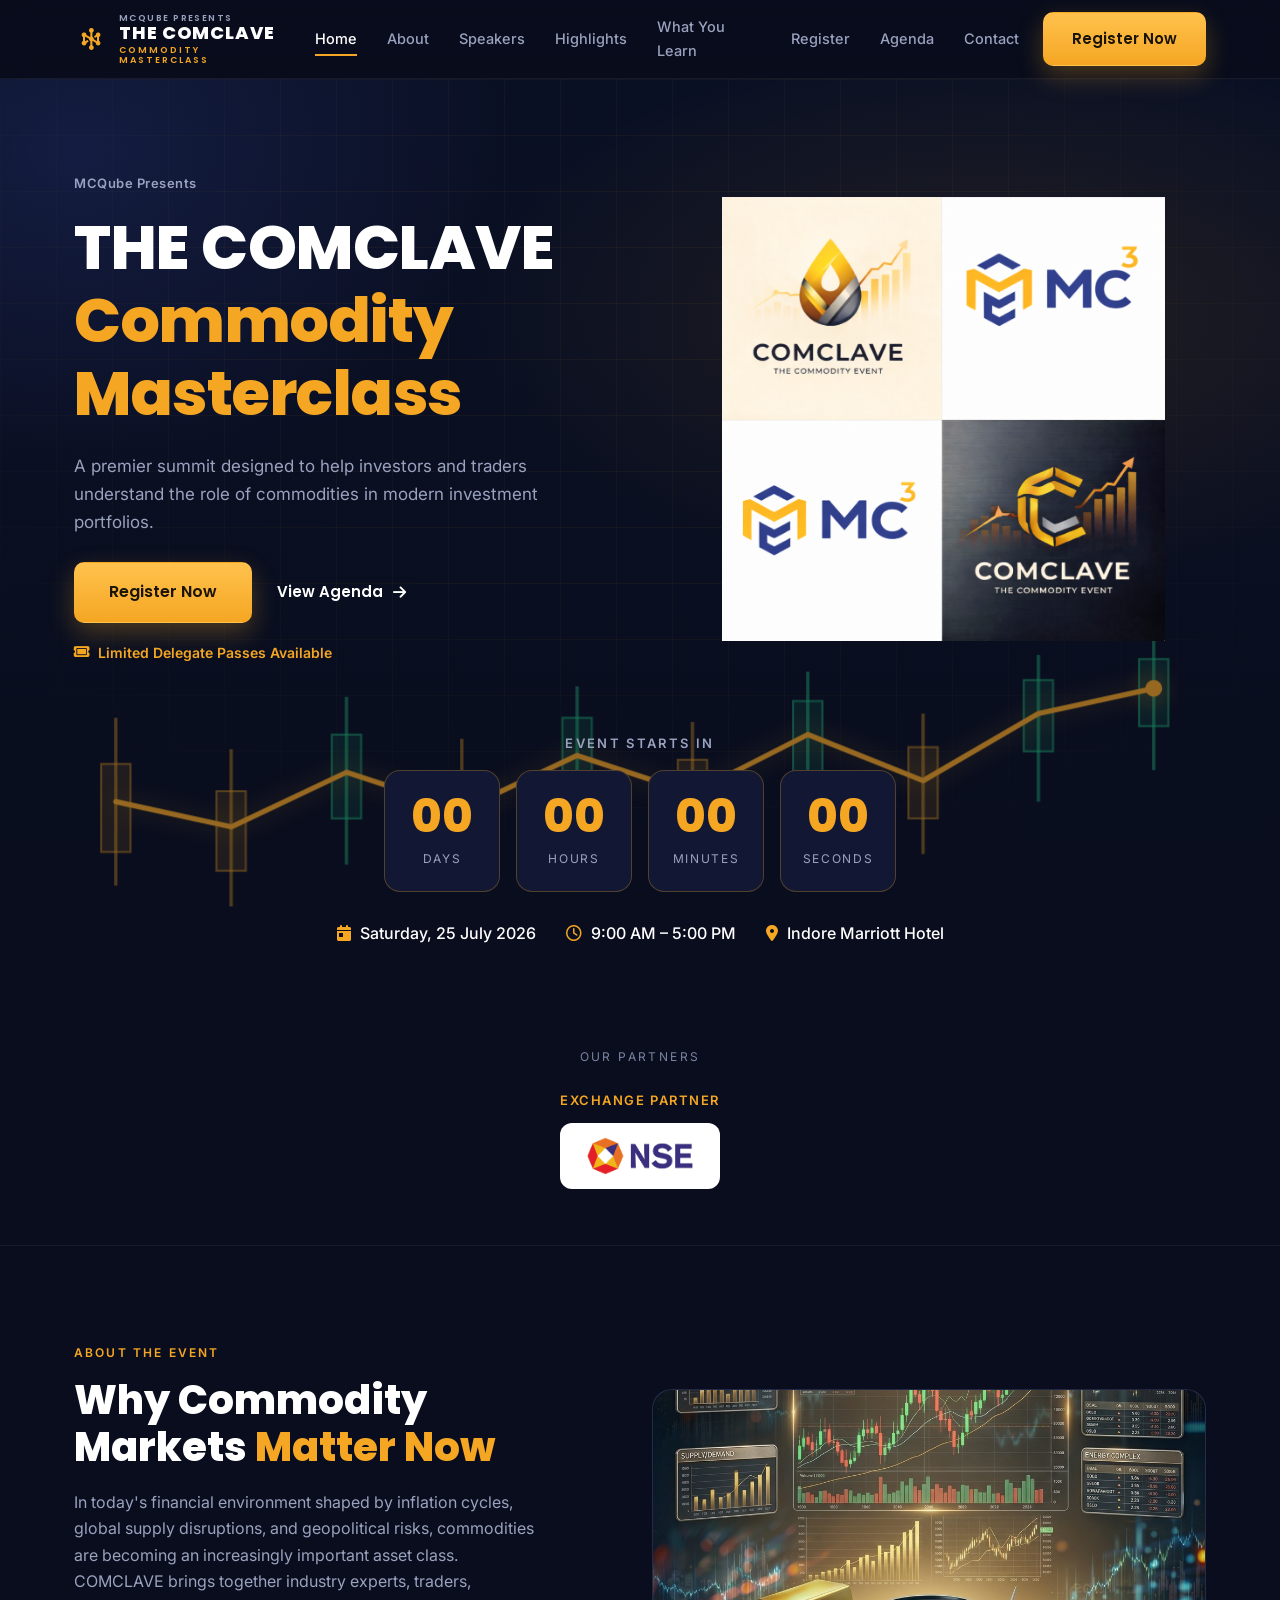
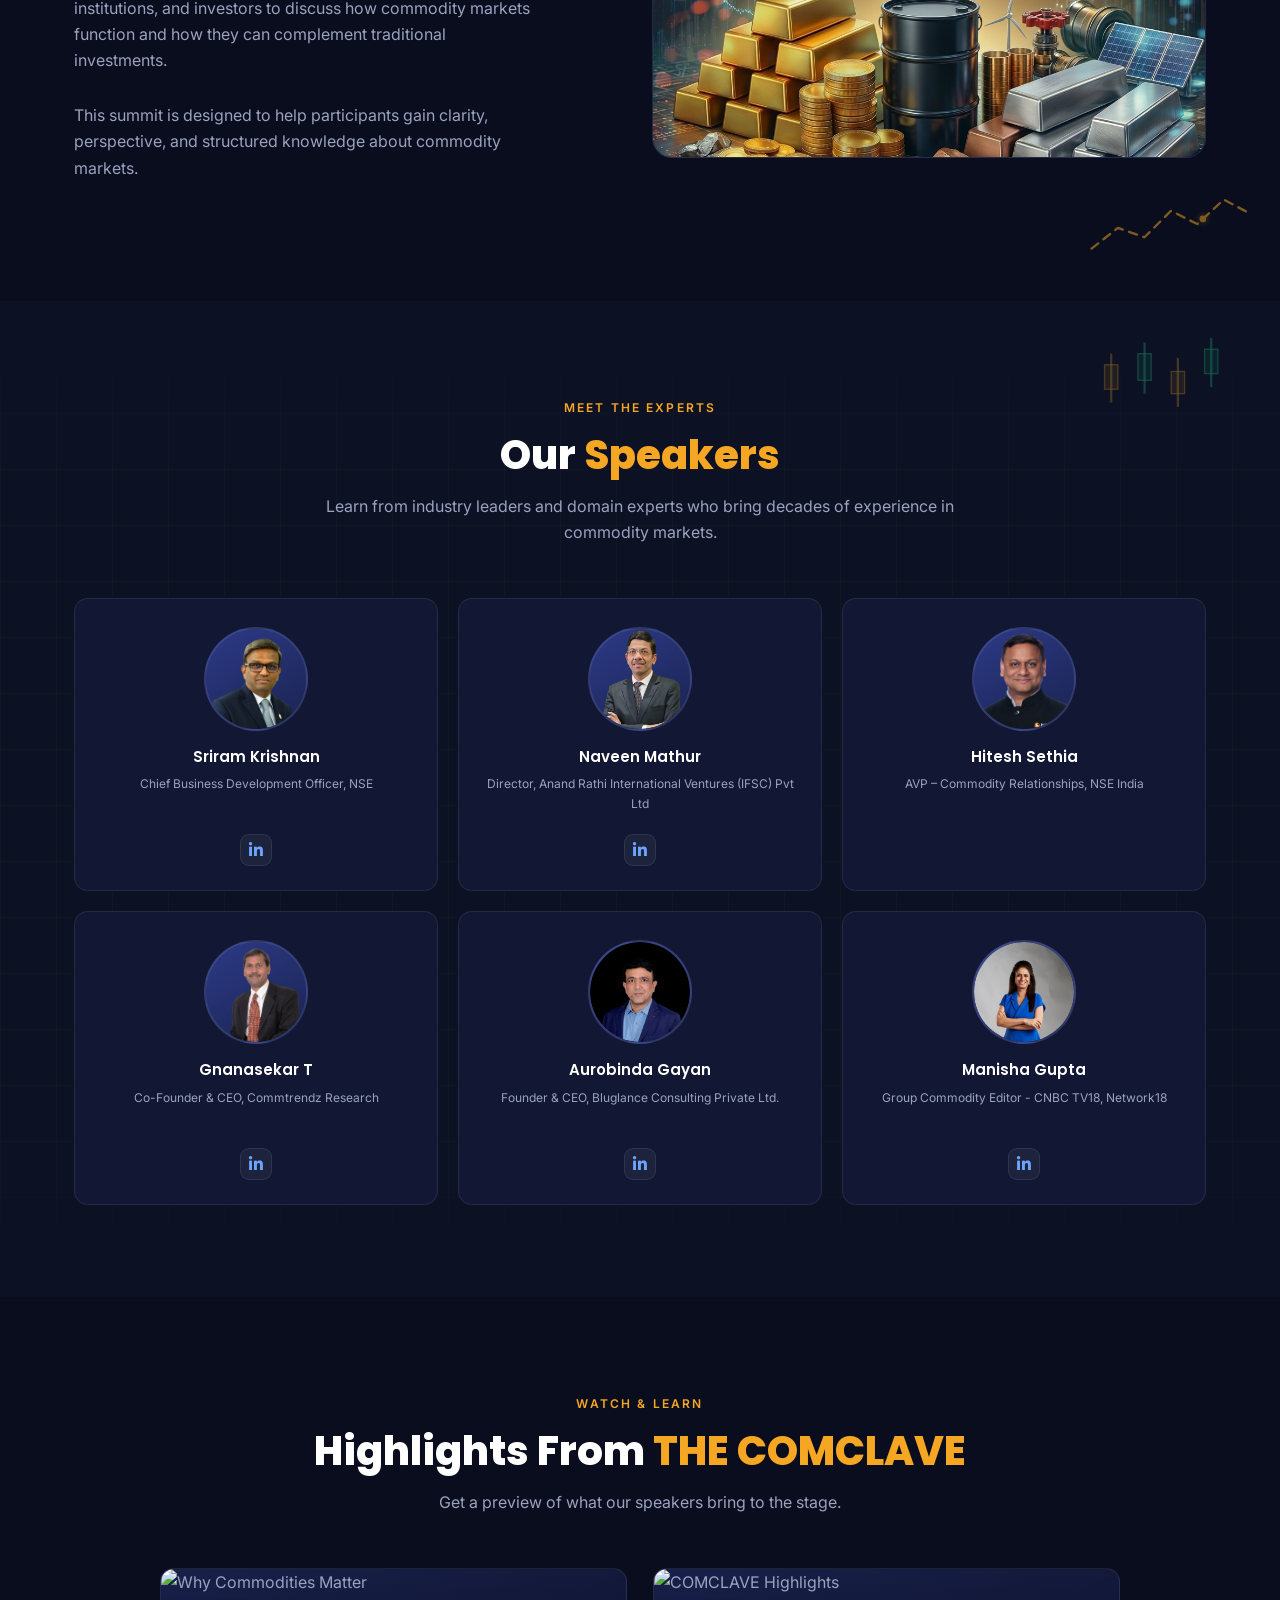
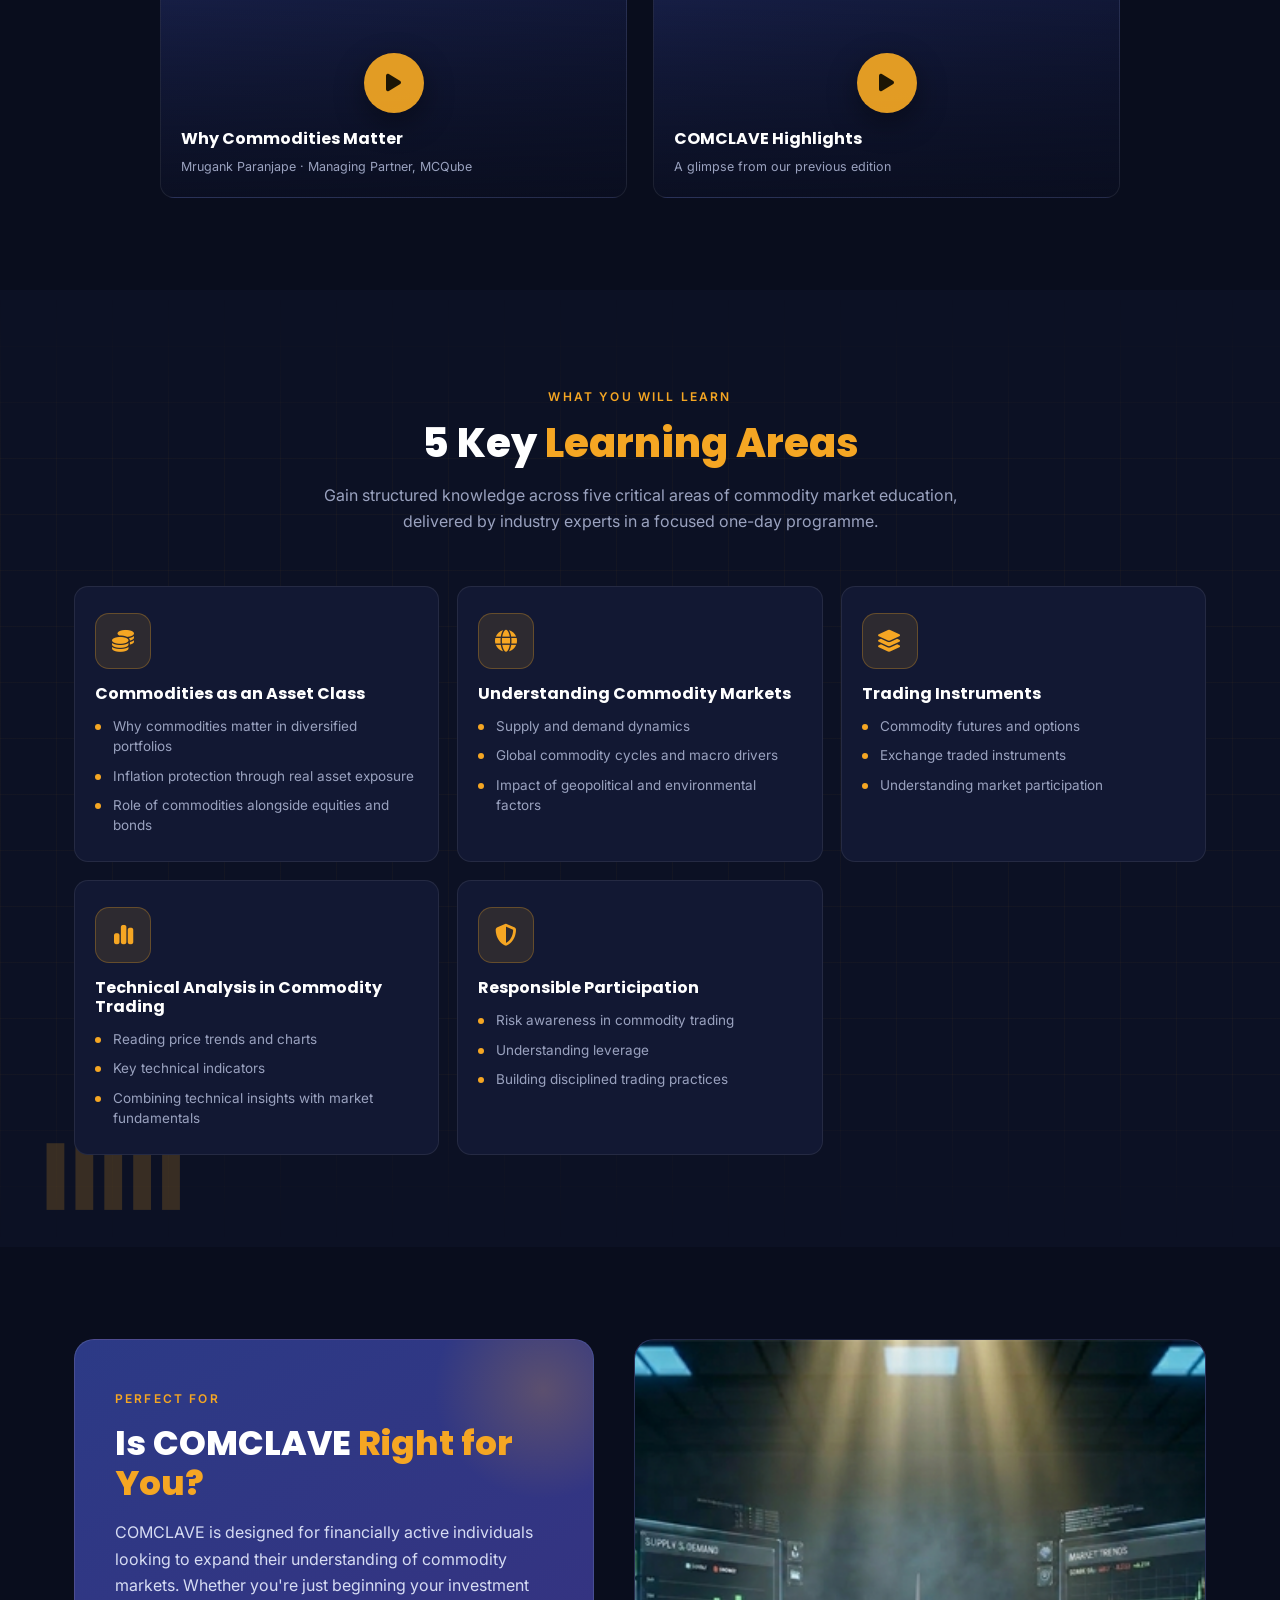
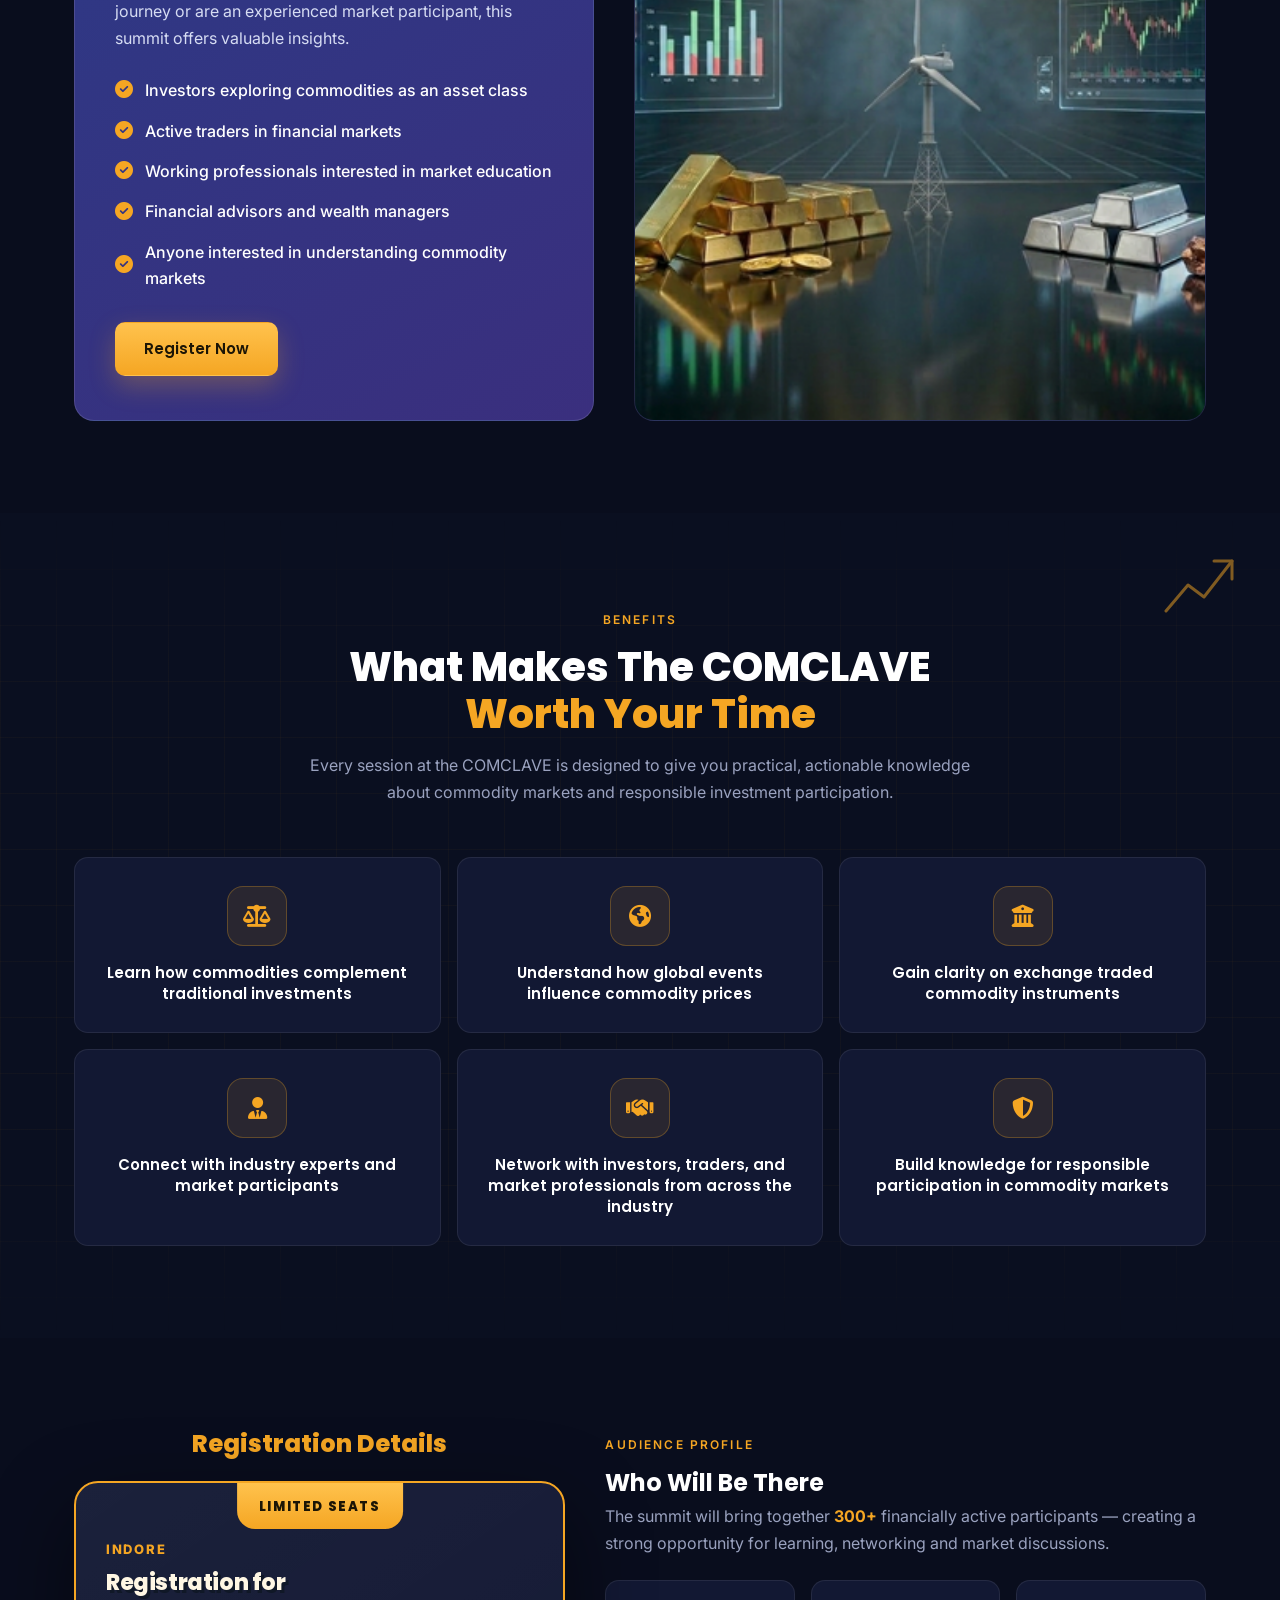
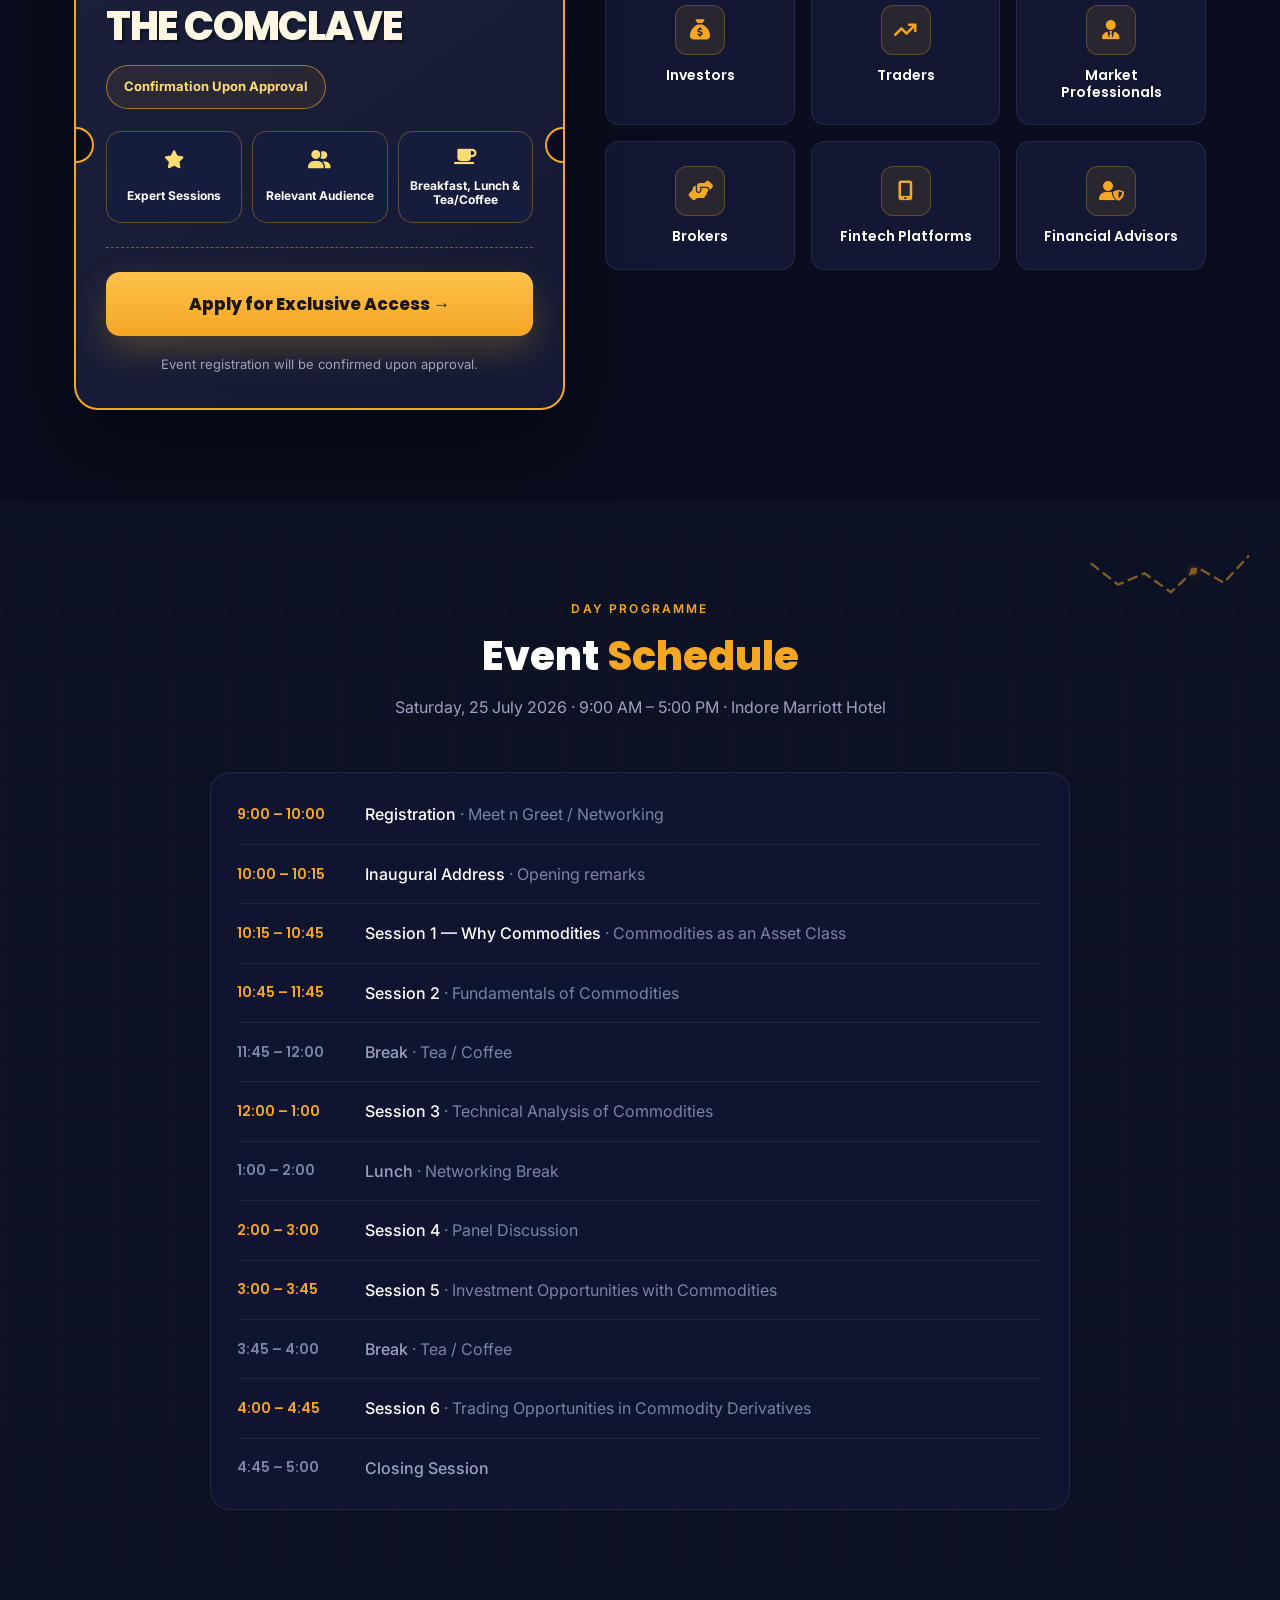
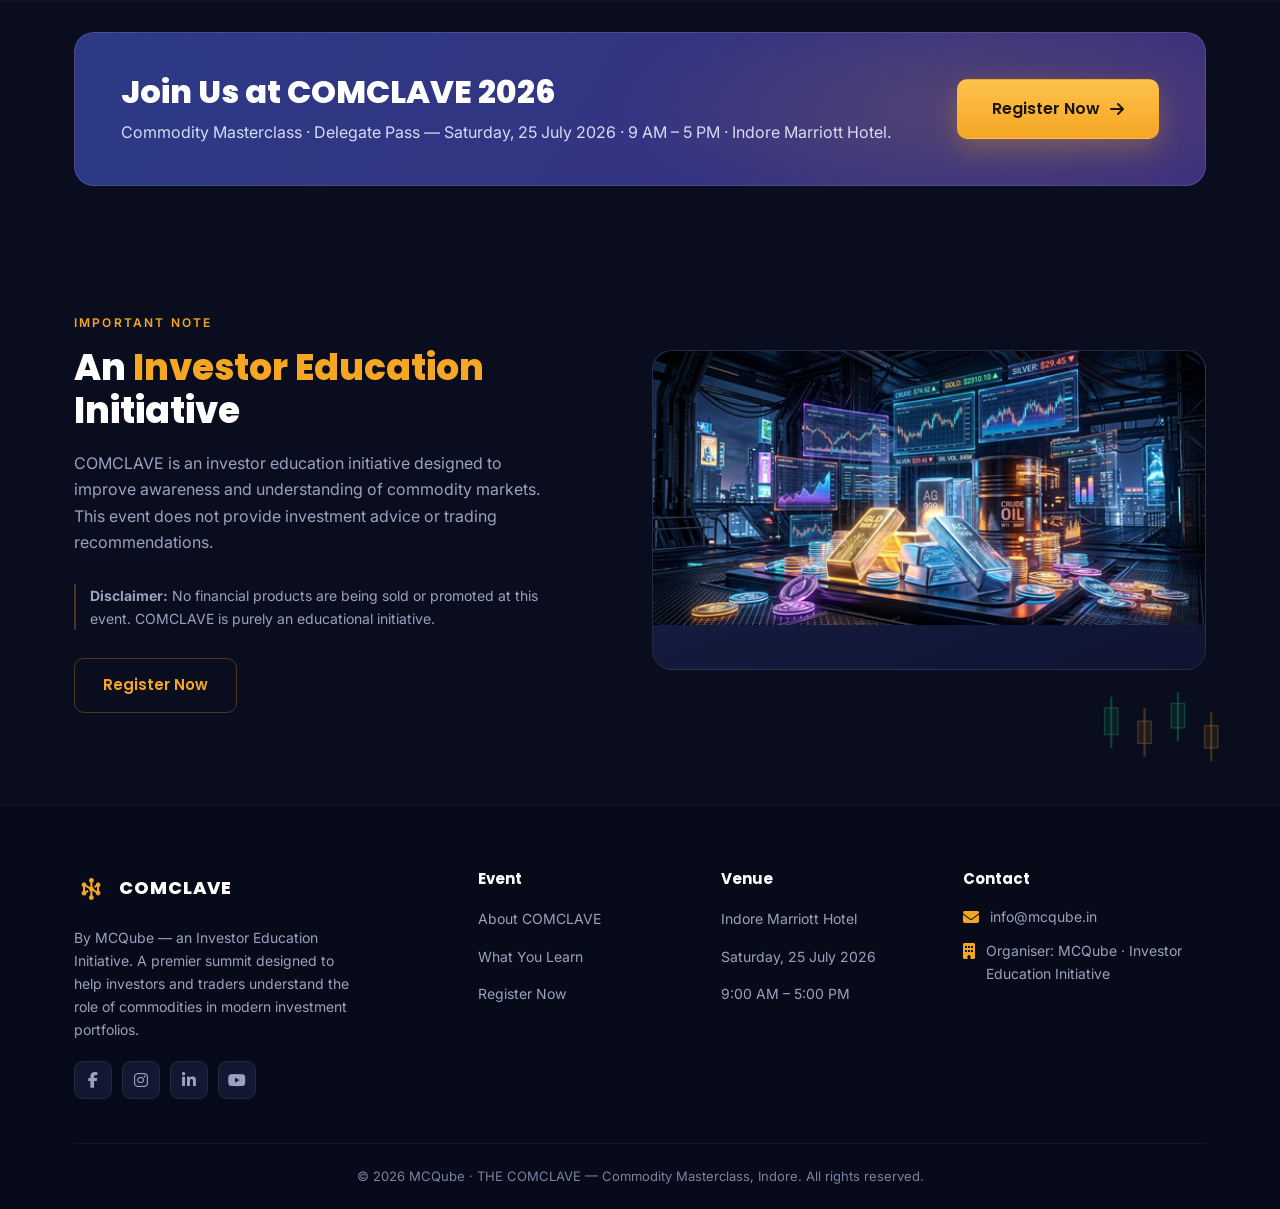
==== commit 19f2a4c0: "Add LinkedIn links for Aurobinda Gayan & Manisha Gupta Co-Authored-By: Claude Opus 4.8 (1M context) " ====
--- a/index.html
+++ b/index.html
@@ -197,11 +197,13 @@
           <div class="spk__photo"><img src="assets/images/speakers/aurobinda-gayan.png" alt="Aurobinda Gayan"></div>
           <div class="spk__name">Aurobinda Gayan</div>
           <div class="spk__role">Founder &amp; CEO, Bluglance Consulting Private Ltd.</div>
+          <a class="spk__li" href="https://www.linkedin.com/in/aurobinda-gayan-24333413/" target="_blank" rel="noopener"><i class="fa-brands fa-linkedin-in"></i></a>
         </article>
         <article class="spk">
           <div class="spk__photo"><img src="assets/images/speakers/manisha-gupta.png" alt="Manisha Gupta"></div>
           <div class="spk__name">Manisha Gupta</div>
-          <div class="spk__role">Group Commodity Editor, CNBC TV18, Network18</div>
+          <div class="spk__role">Group Commodity Editor - CNBC TV18, Network18</div>
+          <a class="spk__li" href="https://www.linkedin.com/in/manisha-gupta-193a491b/" target="_blank" rel="noopener"><i class="fa-brands fa-linkedin-in"></i></a>
         </article>
       </div>
     </div>
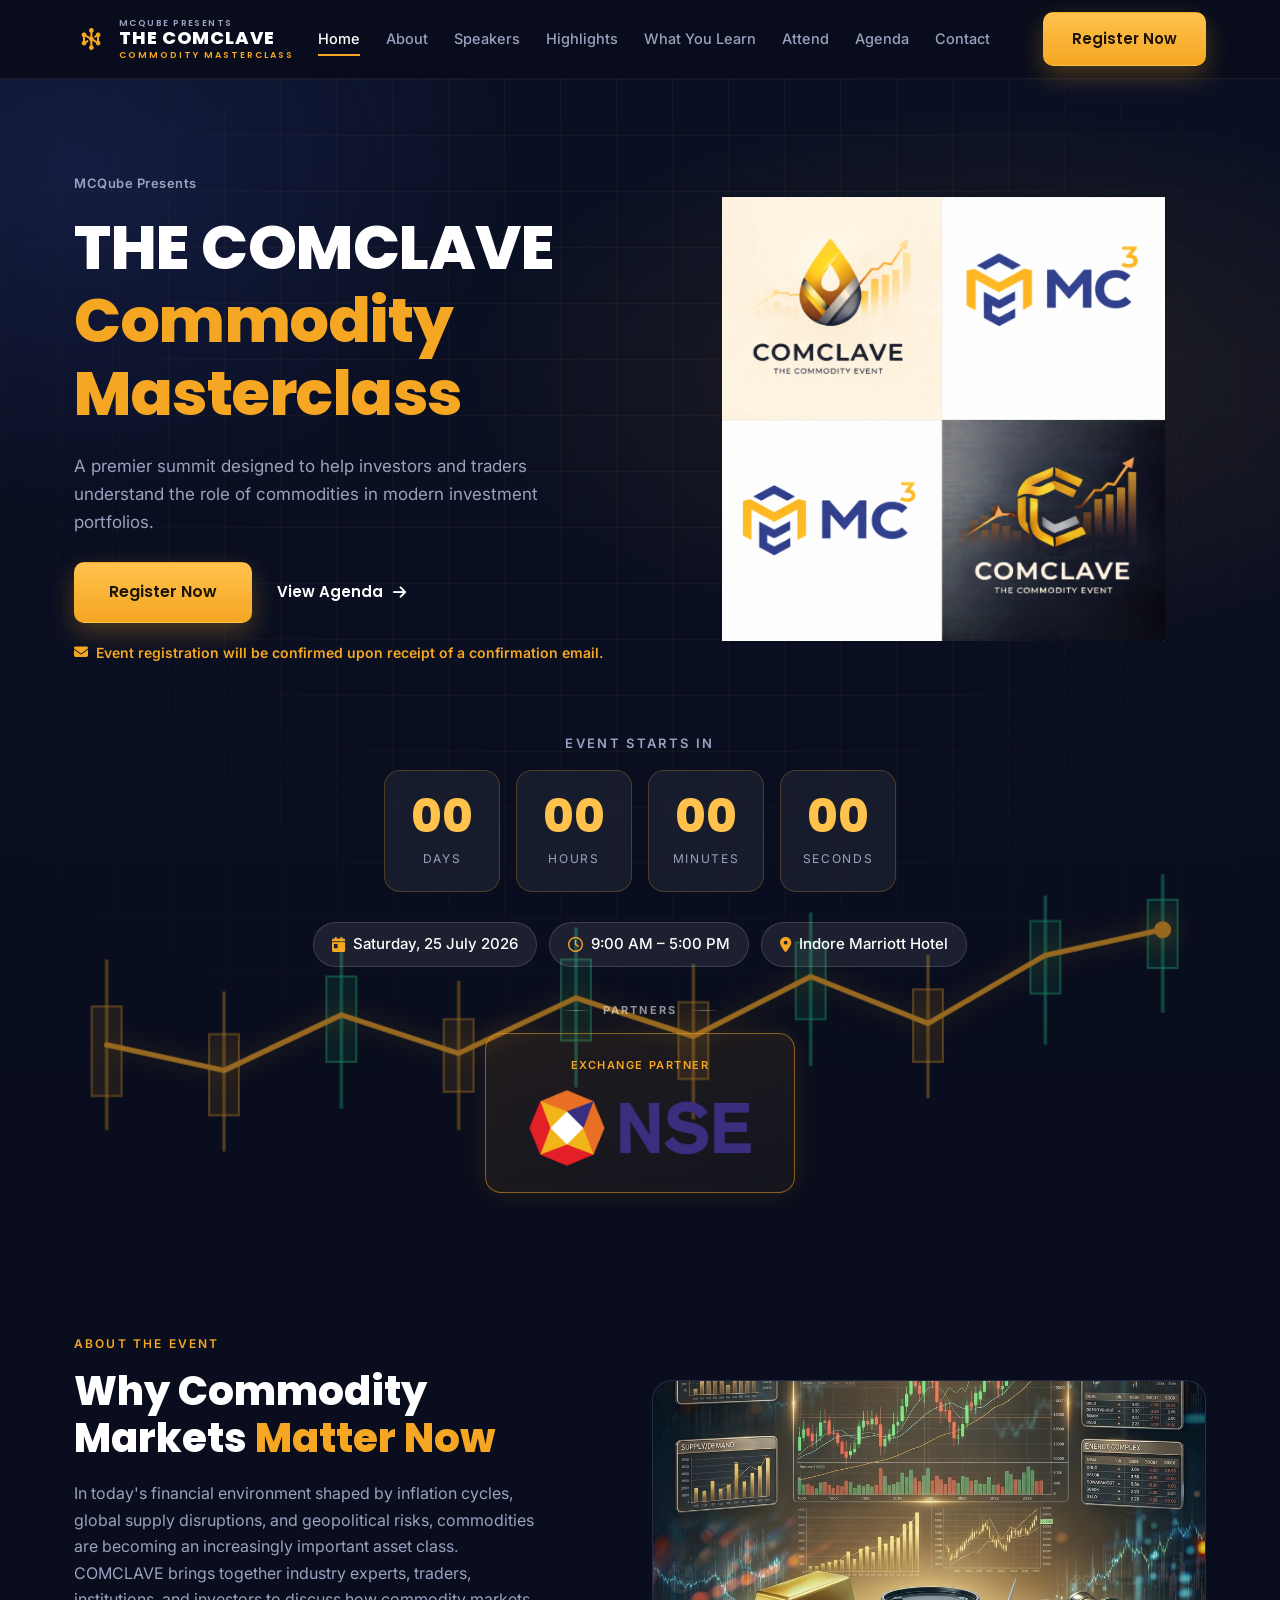
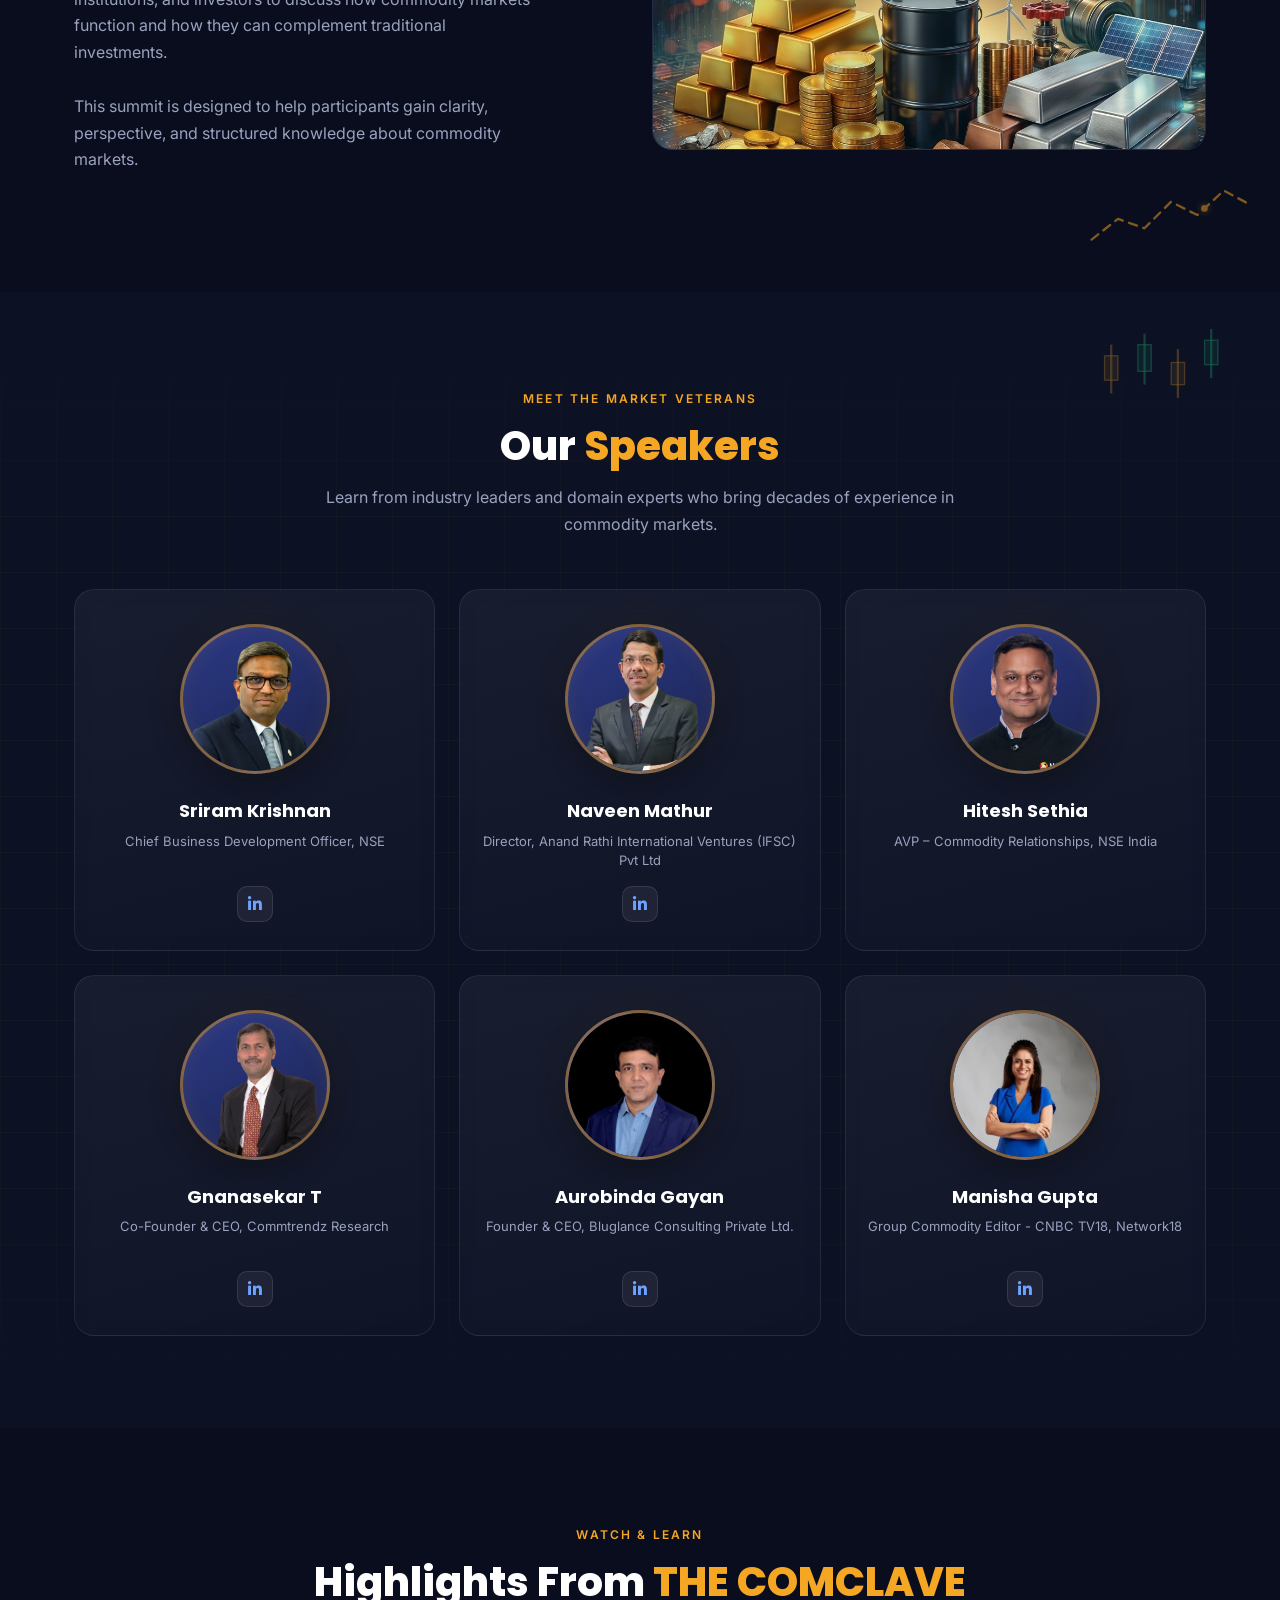
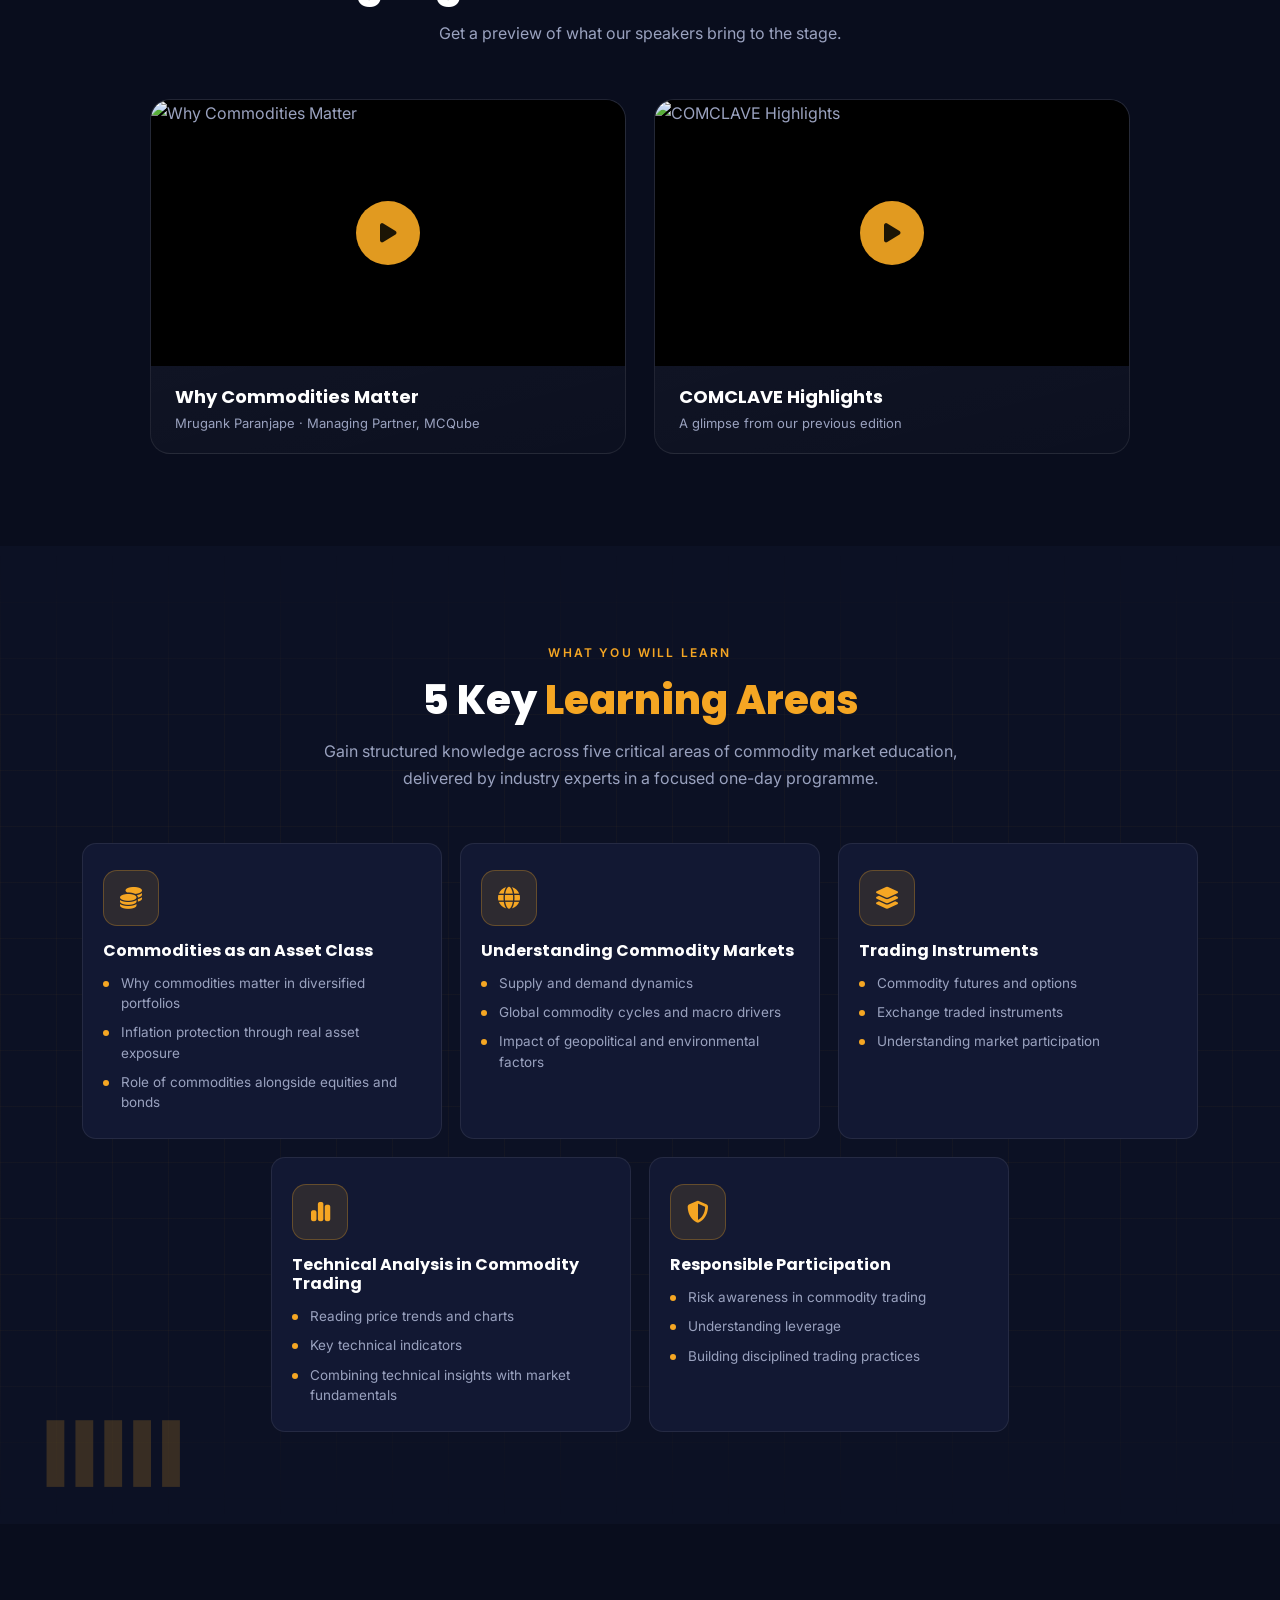
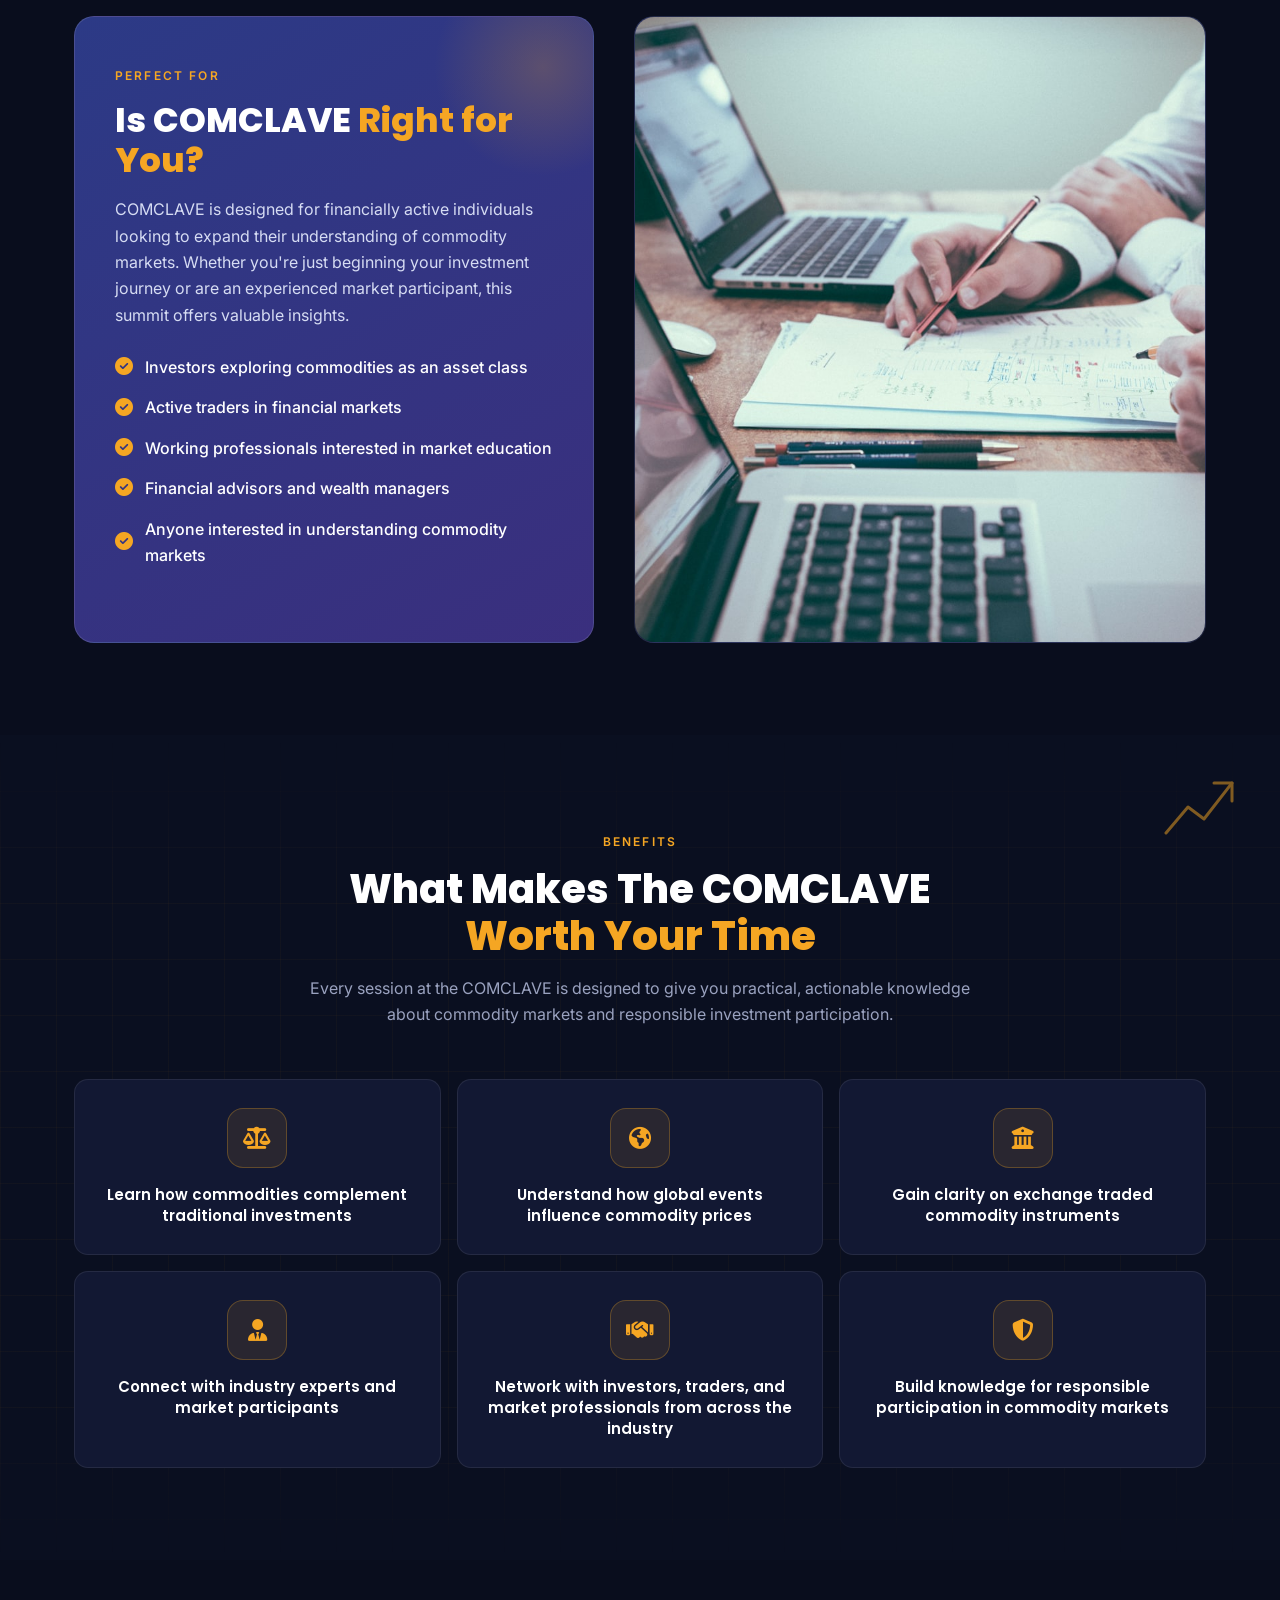
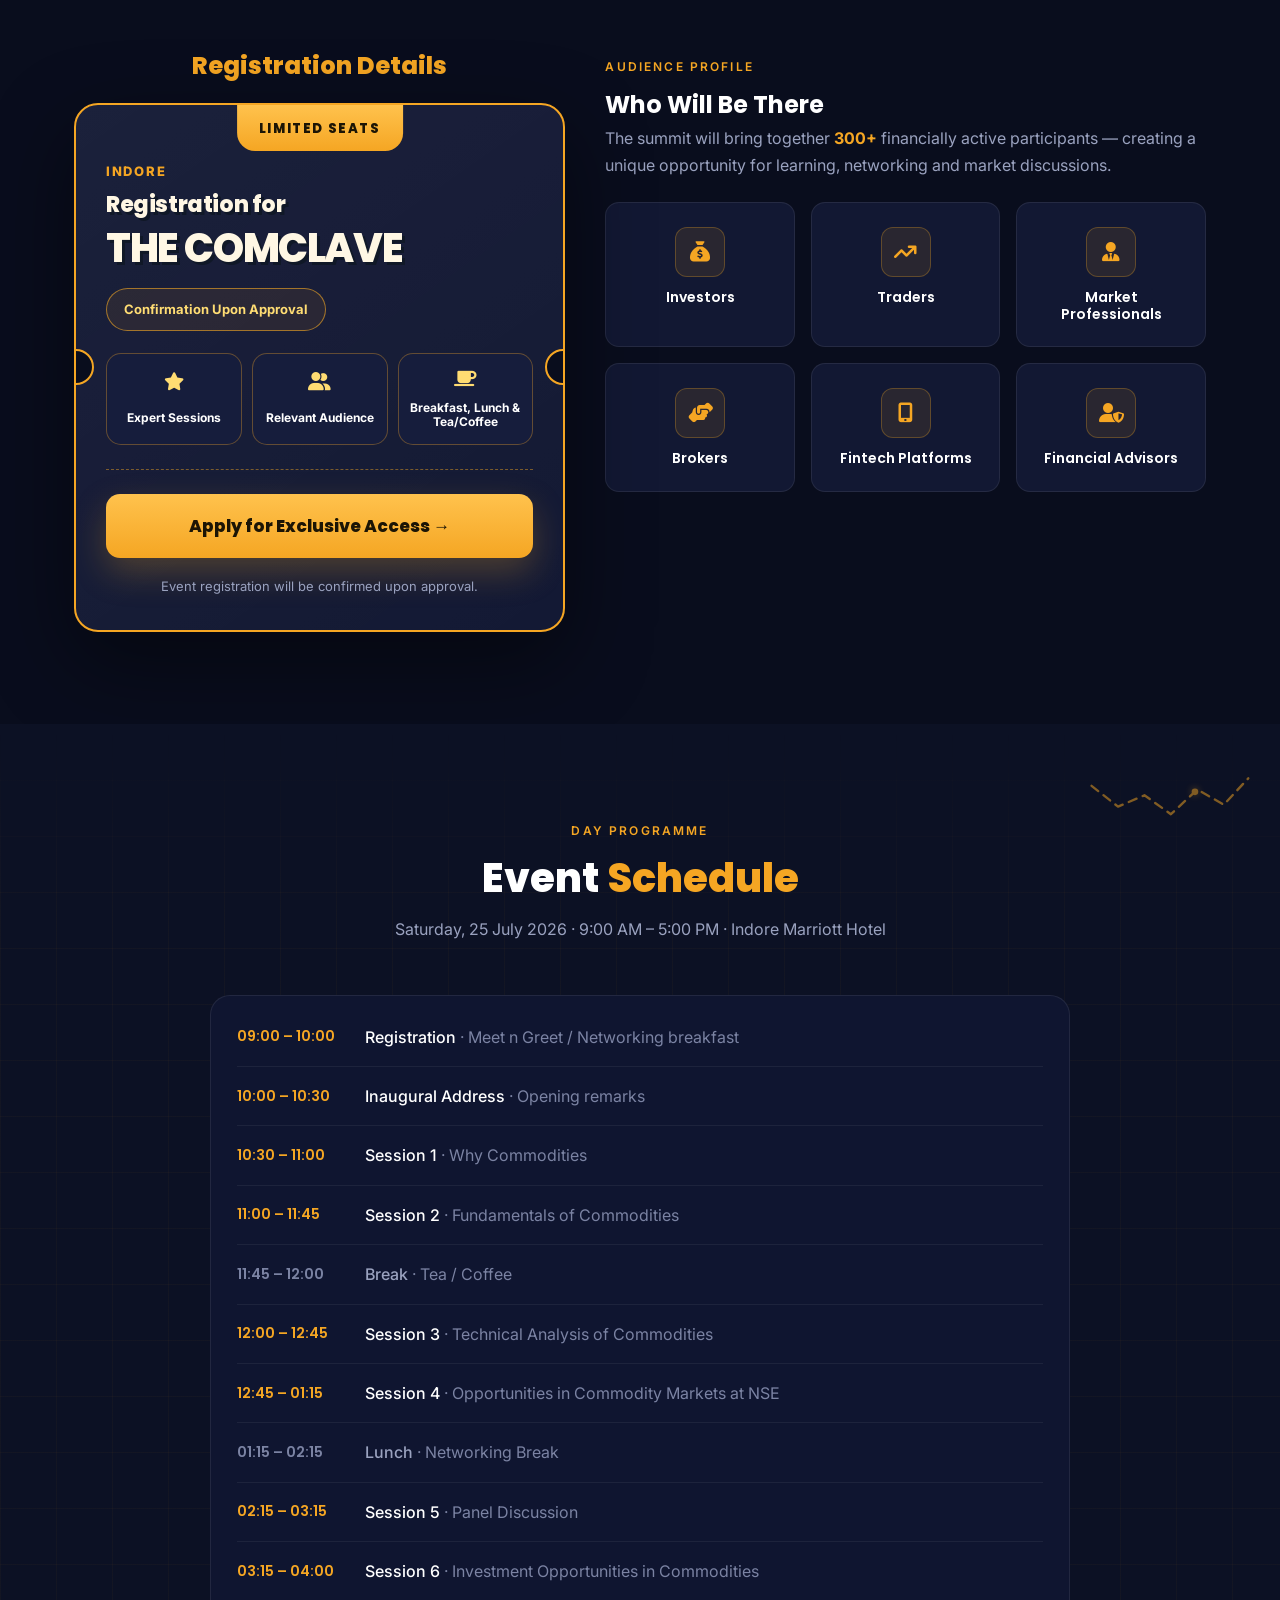
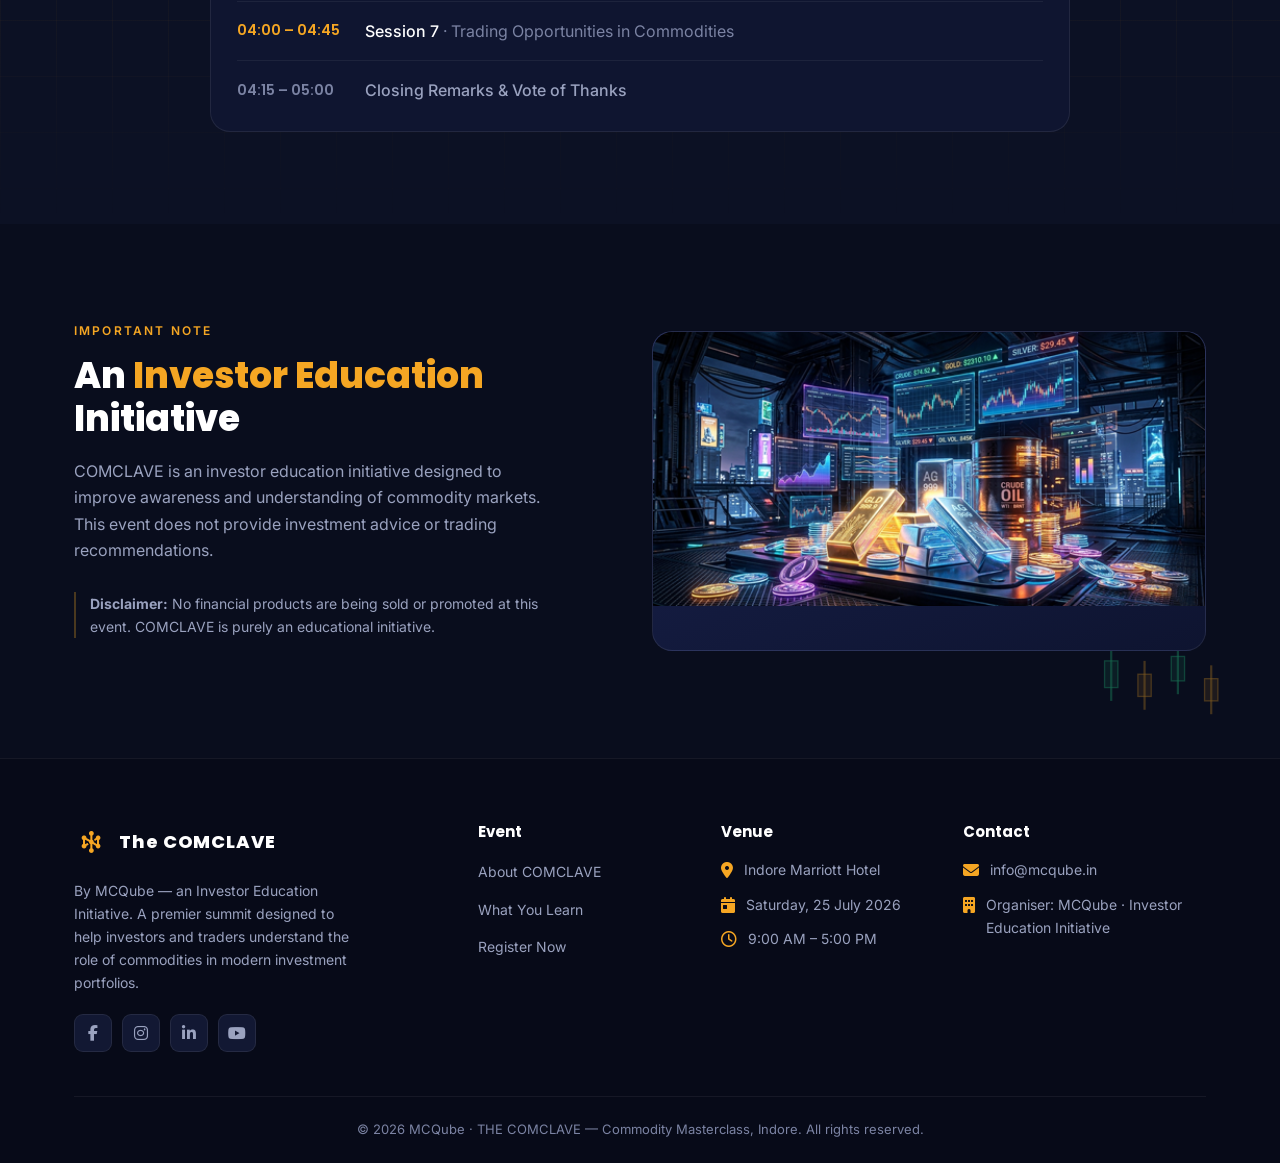
==== commit b12c58c3: "Match live-site design, fix footer heading alignment, update agenda Hero / sections (live comclave.m" ====
--- a/index.html
+++ b/index.html
@@ -36,7 +36,7 @@
         <a href="#speakers">Speakers</a>
         <a href="#highlights">Highlights</a>
         <a href="#learn">What You Learn</a>
-        <a href="#pricing">Register</a>
+        <a href="#pricing">Attend</a>
         <a href="#schedule">Agenda</a>
         <a href="#contact">Contact</a>
       </nav>
@@ -81,7 +81,7 @@
               class="btn btn--gold btn--lg">Register Now</a>
             <a href="#schedule" class="btn btn--text">View Agenda <i class="fa-solid fa-arrow-right"></i></a>
           </div>
-          <p class="hero__passes"><i class="fa-solid fa-ticket"></i> Limited Delegate Passes Available</p>
+          <p class="hero__passes"><i class="fa-solid fa-envelope"></i> Event registration will be confirmed upon receipt of a confirmation email.</p>
         </div>
         <div class="hero__art">
           <div class="hero__art-frame hero__art-frame--logo">
@@ -107,17 +107,15 @@
         <span><i class="fa-regular fa-clock"></i> 9:00 AM – 5:00 PM</span>
         <span><i class="fa-solid fa-location-dot"></i> Indore Marriott Hotel</span>
       </p>
-    </div>
-  </section>
-
-  <!-- ===================== PARTNERS ROW ===================== -->
-  <section class="partners">
-    <div class="container">
-      <span class="partners__label">Our Partners</span>
-      <div class="partners__row">
-        <div class="partners__item">
-          <span class="partners__tier">Exchange Partner</span>
-          <div class="logo-chip-lg"><img src="assets/images/partners/nse-logo.png" alt="NSE"></div>
+
+      <!-- partners — tiered sponsor block -->
+      <div class="hero-sponsor">
+        <span class="hero-sponsor__label">Partners</span>
+        <div class="hero-sponsor__cards">
+          <div class="hero-sponsor__box">
+            <span class="hero-sponsor__tier">Exchange Partner</span>
+            <img class="hero-sponsor__logo" src="assets/images/partners/nse-logo.png" alt="NSE">
+          </div>
         </div>
       </div>
     </div>
@@ -164,7 +162,7 @@
     </span>
     <div class="container">
       <div class="sec-head">
-        <span class="sec-head__eyebrow">Meet the Experts</span>
+        <span class="sec-head__eyebrow">Meet the Market Veterans</span>
         <h2 class="sec-head__title">Our <span class="gold">Speakers</span></h2>
         <p class="sec-head__sub">Learn from industry leaders and domain experts who bring decades of experience in
           commodity markets.</p>
@@ -218,16 +216,26 @@
         <p class="sec-head__sub">Get a preview of what our speakers bring to the stage.</p>
       </div>
       <div class="hl__grid">
-        <a class="hl-video" href="https://www.youtube.com/watch?v=RmBdJaZYdKY" target="_blank" rel="noopener">
-          <img src="https://img.youtube.com/vi/RmBdJaZYdKY/hqdefault.jpg" alt="Why Commodities Matter">
-          <span class="hl-video__play"><i class="fa-solid fa-play"></i></span>
-          <span class="hl-video__cap"><b>Why Commodities Matter</b><span>Mrugank Paranjape · Managing Partner, MCQube</span></span>
-        </a>
-        <a class="hl-video" href="https://www.youtube.com/watch?v=hJPa-Z2jIwo" target="_blank" rel="noopener">
-          <img src="https://img.youtube.com/vi/hJPa-Z2jIwo/hqdefault.jpg" alt="COMCLAVE Highlights">
-          <span class="hl-video__play"><i class="fa-solid fa-play"></i></span>
-          <span class="hl-video__cap"><b>COMCLAVE Highlights</b><span>A glimpse from our previous edition</span></span>
-        </a>
+        <div class="video-card">
+          <a class="video-card__player" href="https://www.youtube.com/watch?v=RmBdJaZYdKY" target="_blank" rel="noopener">
+            <img src="https://img.youtube.com/vi/RmBdJaZYdKY/hqdefault.jpg" alt="Why Commodities Matter">
+            <span class="video-card__play"><i class="fa-solid fa-play"></i></span>
+          </a>
+          <div class="video-card__info">
+            <h4 class="video-card__title">Why Commodities Matter</h4>
+            <p class="video-card__subtitle">Mrugank Paranjape · Managing Partner, MCQube</p>
+          </div>
+        </div>
+        <div class="video-card">
+          <a class="video-card__player" href="https://www.youtube.com/watch?v=hJPa-Z2jIwo" target="_blank" rel="noopener">
+            <img src="https://img.youtube.com/vi/hJPa-Z2jIwo/hqdefault.jpg" alt="COMCLAVE Highlights">
+            <span class="video-card__play"><i class="fa-solid fa-play"></i></span>
+          </a>
+          <div class="video-card__info">
+            <h4 class="video-card__title">COMCLAVE Highlights</h4>
+            <p class="video-card__subtitle">A glimpse from our previous edition</p>
+          </div>
+        </div>
       </div>
     </div>
   </section>
@@ -319,10 +327,9 @@
             <li><i class="fa-solid fa-circle-check"></i> Financial advisors and wealth managers</li>
             <li><i class="fa-solid fa-circle-check"></i> Anyone interested in understanding commodity markets</li>
           </ul>
-          <a href="https://kaizenevents.live/register/the-comclave-indore" target="_blank" rel="noopener" class="btn btn--gold">Register Now</a>
         </div>
         <div class="fit__art">
-          <img src="assets/images/photos/perfect-for.png" alt="Commodity trading dashboards">
+          <img src="assets/images/photos/perfect-for.jpg" alt="Finance professionals analysing market charts and data">
         </div>
       </div>
     </div>
@@ -392,7 +399,7 @@
           <span class="sec-head__eyebrow">Audience Profile</span>
           <h3>Who Will Be There</h3>
           <p>The summit will bring together <strong class="gold">300+</strong> financially active participants —
-            creating a strong opportunity for learning, networking and market discussions.</p>
+            creating a unique opportunity for learning, networking and market discussions.</p>
           <div class="who-grid">
             <div class="who-card"><div class="who-card__icon"><i class="fa-solid fa-sack-dollar"></i></div><h4>Investors</h4></div>
             <div class="who-card"><div class="who-card__icon"><i class="fa-solid fa-arrow-trend-up"></i></div><h4>Traders</h4></div>
@@ -422,32 +429,19 @@
       </div>
       <div class="sched__grid">
         <div class="sched__list">
-          <div class="sched__row"><span class="sched__time">9:00 – 10:00</span><span class="sched__title">Registration <i>· Meet n Greet / Networking</i></span></div>
-          <div class="sched__row"><span class="sched__time">10:00 – 10:15</span><span class="sched__title">Inaugural Address <i>· Opening remarks</i></span></div>
-          <div class="sched__row"><span class="sched__time">10:15 – 10:45</span><span class="sched__title">Session 1 — Why Commodities <i>· Commodities as an Asset Class</i></span></div>
-          <div class="sched__row"><span class="sched__time">10:45 – 11:45</span><span class="sched__title">Session 2 <i>· Fundamentals of Commodities</i></span></div>
+          <div class="sched__row"><span class="sched__time">09:00 – 10:00</span><span class="sched__title">Registration <i>· Meet n Greet / Networking breakfast</i></span></div>
+          <div class="sched__row"><span class="sched__time">10:00 – 10:30</span><span class="sched__title">Inaugural Address <i>· Opening remarks</i></span></div>
+          <div class="sched__row"><span class="sched__time">10:30 – 11:00</span><span class="sched__title">Session 1 <i>· Why Commodities</i></span></div>
+          <div class="sched__row"><span class="sched__time">11:00 – 11:45</span><span class="sched__title">Session 2 <i>· Fundamentals of Commodities</i></span></div>
           <div class="sched__row sched__row--break"><span class="sched__time">11:45 – 12:00</span><span class="sched__title">Break <i>· Tea / Coffee</i></span></div>
-          <div class="sched__row"><span class="sched__time">12:00 – 1:00</span><span class="sched__title">Session 3 <i>· Technical Analysis of Commodities</i></span></div>
-          <div class="sched__row sched__row--break"><span class="sched__time">1:00 – 2:00</span><span class="sched__title">Lunch <i>· Networking Break</i></span></div>
-          <div class="sched__row"><span class="sched__time">2:00 – 3:00</span><span class="sched__title">Session 4 <i>· Panel Discussion</i></span></div>
-          <div class="sched__row"><span class="sched__time">3:00 – 3:45</span><span class="sched__title">Session 5 <i>· Investment Opportunities with Commodities</i></span></div>
-          <div class="sched__row sched__row--break"><span class="sched__time">3:45 – 4:00</span><span class="sched__title">Break <i>· Tea / Coffee</i></span></div>
-          <div class="sched__row"><span class="sched__time">4:00 – 4:45</span><span class="sched__title">Session 6 <i>· Trading Opportunities in Commodity Derivatives</i></span></div>
-          <div class="sched__row sched__row--break"><span class="sched__time">4:45 – 5:00</span><span class="sched__title">Closing Session</span></div>
-        </div>
-      </div>
-    </div>
-  </section>
-
-  <!-- ===================== CTA BAND ===================== -->
-  <section class="cta-band">
-    <div class="container">
-      <div class="cta-band__inner">
-        <div class="cta-band__text">
-          <h2>Join Us at COMCLAVE 2026</h2>
-          <p>Commodity Masterclass · Delegate Pass — Saturday, 25 July 2026 · 9 AM – 5 PM · Indore Marriott Hotel.</p>
-        </div>
-        <a href="https://kaizenevents.live/register/the-comclave-indore" target="_blank" rel="noopener" class="btn btn--gold btn--lg">Register Now <i class="fa-solid fa-arrow-right"></i></a>
+          <div class="sched__row"><span class="sched__time">12:00 – 12:45</span><span class="sched__title">Session 3 <i>· Technical Analysis of Commodities</i></span></div>
+          <div class="sched__row"><span class="sched__time">12:45 – 01:15</span><span class="sched__title">Session 4 <i>· Opportunities in Commodity Markets at NSE</i></span></div>
+          <div class="sched__row sched__row--break"><span class="sched__time">01:15 – 02:15</span><span class="sched__title">Lunch <i>· Networking Break</i></span></div>
+          <div class="sched__row"><span class="sched__time">02:15 – 03:15</span><span class="sched__title">Session 5 <i>· Panel Discussion</i></span></div>
+          <div class="sched__row"><span class="sched__time">03:15 – 04:00</span><span class="sched__title">Session 6 <i>· Investment Opportunities in Commodities</i></span></div>
+          <div class="sched__row"><span class="sched__time">04:00 – 04:45</span><span class="sched__title">Session 7 <i>· Trading Opportunities in Commodities</i></span></div>
+          <div class="sched__row sched__row--break"><span class="sched__time">04:15 – 05:00</span><span class="sched__title">Closing Remarks &amp; Vote of Thanks</span></div>
+        </div>
       </div>
     </div>
   </section>
@@ -473,7 +467,6 @@
             markets. This event does not provide investment advice or trading recommendations.</p>
           <p class="init__disclaimer"><strong>Disclaimer:</strong> No financial products are being sold or promoted at
             this event. COMCLAVE is purely an educational initiative.</p>
-          <a href="https://kaizenevents.live/register/the-comclave-indore" target="_blank" rel="noopener" class="btn btn--outline">Register Now</a>
         </div>
         <div class="init__art">
           <img src="assets/images/photos/call-img.png" alt="Commodity trading and markets">
@@ -489,7 +482,7 @@
         <div class="footer__brand">
           <a href="#home" class="brand">
             <span class="brand__mark"><i class="fa-solid fa-hexagon-nodes"></i></span>
-            <span class="brand__text"><span class="brand__name">COMCLAVE</span></span>
+            <span class="brand__text"><span class="brand__name">The COMCLAVE</span></span>
           </a>
           <p>By MCQube — an Investor Education Initiative. A premier summit designed to help investors and traders
             understand the role of commodities in modern investment portfolios.</p>
@@ -508,12 +501,12 @@
             <li><a href="https://kaizenevents.live/register/the-comclave-indore" target="_blank" rel="noopener">Register Now</a></li>
           </ul>
         </div>
-        <div class="footer__col">
+        <div class="footer__col footer__contact">
           <h5>Venue</h5>
           <ul>
-            <li><a href="https://www.google.com/maps/search/?api=1&query=Indore+Marriott+Hotel" target="_blank" rel="noopener">Indore Marriott Hotel</a></li>
-            <li><span>Saturday, 25 July 2026</span></li>
-            <li><span>9:00 AM – 5:00 PM</span></li>
+            <li><i class="fa-solid fa-location-dot"></i> <a href="https://www.google.com/maps/search/?api=1&query=Indore+Marriott+Hotel" target="_blank" rel="noopener">Indore Marriott Hotel</a></li>
+            <li><i class="fa-solid fa-calendar-day"></i> <span>Saturday, 25 July 2026</span></li>
+            <li><i class="fa-regular fa-clock"></i> <span>9:00 AM – 5:00 PM</span></li>
           </ul>
         </div>
         <div class="footer__col footer__contact">
--- a/css/style.css
+++ b/css/style.css
@@ -110,10 +110,10 @@
 .brand__presents { font-size: 9px; letter-spacing: .16em; text-transform: uppercase; color: var(--muted); font-weight: 600; }
 .brand__name { font-size: 18px; font-weight: 800; letter-spacing: .05em; }
 .brand__tag { font-size: 9px; letter-spacing: .22em; text-transform: uppercase; color: var(--gold); font-weight: 600; margin-top: 1px; }
-.nav__links { display: flex; align-items: center; gap: 30px; }
+.nav__links { display: flex; align-items: center; gap: 26px; }
 .nav__links a { font-size: 14.5px; color: var(--muted); font-weight: 500; transition: color .2s; }
 .nav__links a:hover, .nav__links a.is-active { color: #fff; }
-.nav__right { display: flex; align-items: center; gap: 14px; }
+.nav__right { display: flex; align-items: center; gap: 14px; margin-left: 28px; }
 .nav__toggle { display: none; background: none; border: 0; color: #fff; font-size: 24px; cursor: pointer; }
 
 /* ============================================================
@@ -253,8 +253,8 @@
 /* ============================================================
    LEARNING AREAS
    ============================================================ */
-.learn-grid { display: grid; grid-template-columns: repeat(3, 1fr); gap: 18px; }
-.learn-card { background: var(--card); border: 1px solid var(--line); border-radius: var(--radius); padding: 26px 20px; text-align: center; transition: transform .2s, border-color .2s; }
+.learn-grid { display: flex; flex-wrap: wrap; justify-content: center; gap: 18px; }
+.learn-card { flex: 1 1 300px; max-width: 360px; background: var(--card); border: 1px solid var(--line); border-radius: var(--radius); padding: 26px 20px; text-align: center; transition: transform .2s, border-color .2s; }
 .learn-card:hover { transform: translateY(-4px); border-color: var(--line-gold); }
 .learn-card__icon { width: 56px; height: 56px; border-radius: 14px; margin: 0 auto 16px; display: grid; place-items: center;
   background: rgba(245,168,35,.12); border: 1px solid var(--line-gold); color: var(--gold); font-size: 22px; }
@@ -411,7 +411,7 @@
    FOOTER
    ============================================================ */
 .footer { background: #070a18; border-top: 1px solid var(--line-2); padding-top: 64px; }
-.footer__top { display: grid; grid-template-columns: 1.8fr 1fr 1fr 1.2fr; gap: 40px; padding-bottom: 44px; border-bottom: 1px solid var(--line-2); }
+.footer__top { display: grid; grid-template-columns: 1.8fr 1fr 1fr 1.2fr; gap: 40px; align-items: start; padding-bottom: 44px; border-bottom: 1px solid var(--line-2); }
 .footer__brand p { color: var(--muted); font-size: 14px; margin: 18px 0 20px; max-width: 290px; }
 .footer__social { display: flex; gap: 10px; }
 .footer__social a { width: 38px; height: 38px; border-radius: 9px; display: grid; place-items: center; background: var(--card); border: 1px solid var(--line); color: var(--muted); transition: all .2s; }
@@ -460,11 +460,15 @@
   .infobar__seg:last-child { border-bottom: 0; }
   .cta-band__inner { flex-direction: column; text-align: center; }
   .sched__row { grid-template-columns: 90px 1fr; gap: 12px; }
-  .footer__top { grid-template-columns: 1fr 1fr; }
+  /* brand on its own full-width row; the three link columns share one row
+     so their headings always line up (no more "up and down" headings) */
+  .footer__top { grid-template-columns: repeat(3, 1fr); gap: 28px; }
+  .footer__brand { grid-column: 1 / -1; }
 }
 @media (max-width: 460px) {
   .learn-grid, .worth-grid, .who-grid, .spk-grid { grid-template-columns: 1fr 1fr; }
   .footer__top { grid-template-columns: 1fr; }
+  .footer__brand { grid-column: auto; }
 }
 
 /* ============================================================
@@ -561,8 +565,8 @@
 .hero { padding-bottom: 44px; }
 .hero__timer { position: relative; z-index: 2; margin-top: 44px; text-align: center; }
 .hero__timer-label { display: block; color: var(--muted); text-transform: uppercase; letter-spacing: .18em; font-weight: 600; font-size: 13px; margin-bottom: 16px; }
-.hero__eventmeta { position: relative; z-index: 2; display: flex; flex-wrap: wrap; justify-content: center; gap: 14px 30px; margin: 28px 0 0; color: var(--text); font-weight: 500; font-size: 16px; }
-.hero__eventmeta span { display: inline-flex; align-items: center; gap: 9px; }
+.hero__eventmeta { position: relative; z-index: 2; display: flex; flex-wrap: wrap; justify-content: center; gap: 12px; margin: 30px 0 0; }
+.hero__eventmeta span { display: inline-flex; align-items: center; gap: 8px; background: rgba(255, 255, 255, .08); border: 1px solid rgba(255, 255, 255, .14); border-radius: 30px; padding: 9px 18px; font-size: 15px; font-weight: 500; color: #fff; }
 .hero__eventmeta i { color: var(--gold); }
 
 /* ============================================================
@@ -688,3 +692,78 @@
 @keyframes deco-glow   { 0%, 100% { opacity: .5; filter: drop-shadow(0 0 2px rgba(245, 168, 35, .3)); } 50% { opacity: 1; filter: drop-shadow(0 0 8px rgba(245, 168, 35, .65)); } }
 @media (max-width: 680px) { .deco { display: none; } }
 @media (prefers-reduced-motion: reduce) { .deco, .deco * { animation: none !important; } }
+
+/* ============================================================
+   Live-site-matched redesign: Speakers / Watch & Learn / Banner
+   ============================================================ */
+
+/* ---- Speakers: glass cards, large gold-ringed photos + glow ---- */
+.spk-grid { grid-template-columns: repeat(3, 1fr); gap: 24px; }
+.spk {
+  position: relative; height: 100%; text-align: center;
+  display: flex; flex-direction: column; align-items: center;
+  padding: 34px 22px 28px; border-radius: 20px;
+  background: linear-gradient(165deg, rgba(255,255,255,.05), rgba(255,255,255,.015));
+  border: 1px solid rgba(255,255,255,.08);
+  -webkit-backdrop-filter: blur(8px); backdrop-filter: blur(8px);
+  transition: transform .4s ease, border-color .4s ease, box-shadow .4s ease, background .4s ease;
+  overflow: visible;
+}
+.spk::before {
+  content: ""; position: absolute; top: 16px; left: 50%; transform: translateX(-50%);
+  width: 170px; height: 170px; border-radius: 50%; pointer-events: none; opacity: .7;
+  background: radial-gradient(circle, rgba(245,168,35,.16) 0%, transparent 70%);
+  filter: blur(22px); transition: opacity .4s ease;
+}
+.spk:hover {
+  transform: translateY(-8px); border-color: rgba(245,168,35,.45);
+  box-shadow: 0 24px 60px rgba(0,0,0,.4), 0 0 40px rgba(245,168,35,.12);
+  background: linear-gradient(165deg, rgba(245,168,35,.09), rgba(255,255,255,.03));
+}
+.spk:hover::before { opacity: 1; }
+.spk__photo {
+  position: relative; z-index: 1; width: 150px; height: 150px; aspect-ratio: auto;
+  margin: 0 auto 22px; border-radius: 50%; overflow: hidden;
+  border: 3px solid rgba(245,168,35,.45);
+  box-shadow: 0 8px 30px rgba(0,0,0,.3), inset 0 0 20px rgba(245,168,35,.08);
+  transition: border-color .4s ease, box-shadow .4s ease;
+}
+.spk:hover .spk__photo { border-color: var(--gold); box-shadow: 0 8px 30px rgba(245,168,35,.28), inset 0 0 20px rgba(245,168,35,.12); }
+.spk__photo img { width: 100%; height: 100%; object-fit: cover; object-position: top center; border-radius: 50%; transition: transform .5s ease; }
+.spk:hover .spk__photo img { transform: scale(1.06); }
+.spk__name { position: relative; z-index: 1; font-family: var(--ff-head); font-weight: 700; color: #fff; font-size: 18px; }
+.spk__role { position: relative; z-index: 1; font-size: 13px; color: var(--muted); margin: 6px 0 14px; min-height: 40px; line-height: 1.45; }
+.spk__li { position: relative; z-index: 1; margin: auto auto 0; width: 36px; height: 36px; border-radius: 10px; display: inline-grid; place-items: center;
+  background: rgba(255,255,255,.06); border: 1px solid rgba(255,255,255,.1); color: #6da3ff; transition: all .25s ease; }
+.spk__li:hover { background: #0a66c2; color: #fff; border-color: transparent; transform: translateY(-2px); }
+
+/* ---- Watch & Learn: video cards (player on top, info below) ---- */
+.hl__grid { grid-template-columns: 1fr 1fr; gap: 28px; max-width: 980px; }
+.video-card { border-radius: 20px; overflow: hidden;
+  background: linear-gradient(165deg, rgba(255,255,255,.05), rgba(255,255,255,.015));
+  border: 1px solid rgba(255,255,255,.08); transition: transform .4s ease, border-color .4s ease, box-shadow .4s ease; }
+.video-card:hover { transform: translateY(-4px); border-color: rgba(245,168,35,.3); box-shadow: 0 20px 50px rgba(0,0,0,.4), 0 0 30px rgba(245,168,35,.06); }
+.video-card__player { position: relative; display: block; width: 100%; aspect-ratio: 16/9; background: #000; overflow: hidden; }
+.video-card__player img { width: 100%; height: 100%; object-fit: cover; display: block; transition: transform .5s ease; }
+.video-card:hover .video-card__player img { transform: scale(1.04); }
+.video-card__play { position: absolute; top: 50%; left: 50%; transform: translate(-50%, -50%); width: 64px; height: 64px; border-radius: 50%;
+  display: grid; place-items: center; background: rgba(245,168,35,.92); color: var(--ink); font-size: 22px; box-shadow: 0 10px 30px rgba(0,0,0,.45); transition: transform .25s ease; }
+.video-card__player:hover .video-card__play { transform: translate(-50%, -50%) scale(1.12); }
+.video-card__info { padding: 20px 24px; }
+.video-card__title { font-family: var(--ff-head); font-size: 18px; font-weight: 700; color: #fff; margin: 0 0 6px; }
+.video-card__subtitle { font-size: 13px; color: var(--muted); margin: 0; line-height: 1.5; }
+
+/* ---- Banner: glass countdown + tiered sponsor block ---- */
+.countdown__unit { background: rgba(255,255,255,.06); border-color: rgba(245,168,35,.25); -webkit-backdrop-filter: blur(4px); backdrop-filter: blur(4px); }
+.countdown__num { color: var(--gold-2); }
+.hero-sponsor { position: relative; z-index: 2; margin-top: 34px; display: flex; flex-direction: column; align-items: center; gap: 14px; }
+.hero-sponsor__label { font-size: 11px; font-weight: 700; letter-spacing: .2em; text-transform: uppercase; color: rgba(255,255,255,.55); display: inline-flex; align-items: center; gap: 12px; }
+.hero-sponsor__label::before, .hero-sponsor__label::after { content: ""; width: 30px; height: 1px; background: linear-gradient(90deg, transparent, rgba(255,255,255,.35), transparent); }
+.hero-sponsor__cards { display: flex; flex-wrap: wrap; justify-content: center; gap: 16px; }
+.hero-sponsor__box { display: flex; flex-direction: column; align-items: center; gap: 14px; padding: 22px 40px 24px;
+  border: 1px solid rgba(245,168,35,.5); border-radius: 16px;
+  background: linear-gradient(160deg, rgba(245,168,35,.1), rgba(255,194,77,.04));
+  box-shadow: 0 0 28px rgba(245,168,35,.12), inset 0 0 20px rgba(245,168,35,.04); }
+.hero-sponsor__tier { font-size: 11px; letter-spacing: .14em; text-transform: uppercase; color: var(--gold); font-weight: 600; }
+.hero-sponsor__logo { height: 80px; max-width: 260px; width: auto; object-fit: contain; }
+@media (max-width: 680px) { .spk-grid { grid-template-columns: 1fr 1fr; } }
